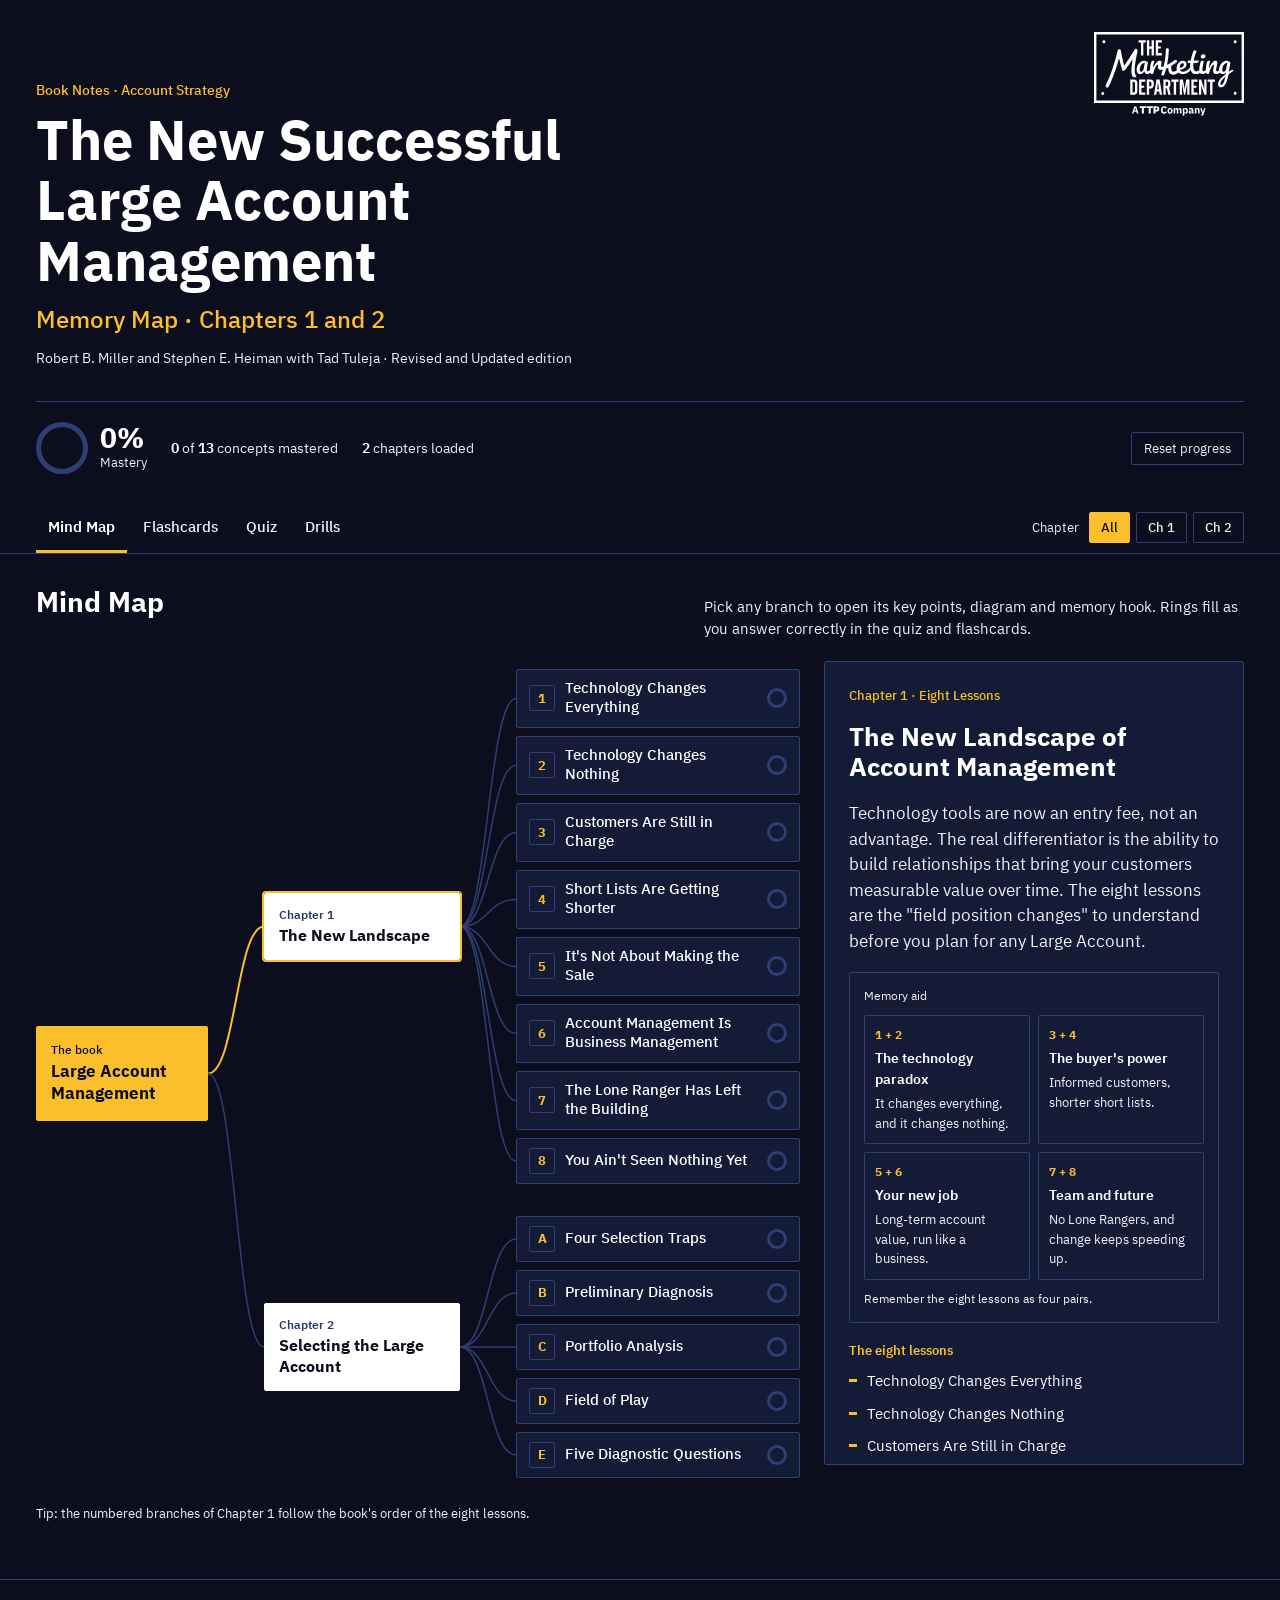
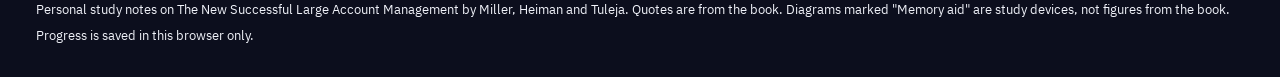
==== books/large-account-management/index.html @ a04233fa "Add Large Account Management memory map (chapters 1-2) Interactive study page for The New Successful" ====
<!doctype html>
<html lang="en" dir="ltr">
<meta charset="utf-8">
<meta name="viewport" content="width=device-width, initial-scale=1, viewport-fit=cover">
<title>Large Account Memory Map</title>
<meta name="claude:viewport-fit-sides" content="cover">
<meta name="robots" content="noindex, nofollow">
<link rel="preconnect" href="https://fonts.googleapis.com">
<link rel="preconnect" href="https://fonts.gstatic.com" crossorigin>
<link rel="stylesheet" href="https://fonts.googleapis.com/css2?family=IBM+Plex+Sans+Arabic:wght@300;400;500;600;700&display=swap">
<style>
/* Layout: TMD cover-style hero, then a sticky mode bar over a 70/30 dark/light study space.
   Map = root > chapters > concepts tree with a detail panel; practice modes use light cards. */
:root {
  color-scheme: dark;
  /* TMD palette (14 official colors only) */
  --tmd-dark: #0C0E1D;
  --tmd-white: #ffffff;
  --tmd-blue: #29366C;
  --tmd-gold: #fcbf2c;
  --tmd-blue-dark: #2f3e75;
  --tmd-gold-dark: #dd9c03;
  --tmd-red-dark: #92112d;
  --tmd-teal-dark: #33716b;
  --tmd-blue-light: #f0f2f9;
  --tmd-gold-light: #fff9eb;
  --tmd-red-light: #fdedf0;
  --tmd-teal-light: #f1f9f8;
  --tmd-surface: #141B36;
  --tmd-gray: #F2F2F2;

  --bg: var(--tmd-dark);
  --fg: var(--tmd-white);
  --fg-2: var(--tmd-blue-light);
  --panel: var(--tmd-surface);
  --line: var(--tmd-blue-dark);
  --accent: var(--tmd-gold);

  --font: "IBM Plex Sans Arabic", "IBM Plex Sans", system-ui, -apple-system, "Segoe UI", sans-serif;
  --r: 2px;
}
*, *::before, *::after { letter-spacing: normal !important; box-sizing: border-box; }
html { -webkit-text-size-adjust: 100%; }
body {
  margin: 0; background: var(--bg); color: var(--fg);
  font-family: var(--font); font-size: 16px; line-height: 1.5; font-weight: 400;
  -webkit-font-smoothing: antialiased;
}
body::before { content: ""; position: fixed; inset: 0 0 auto; height: env(safe-area-inset-top, 0px); z-index: 30; background: var(--bg); }
button { font: inherit; color: inherit; cursor: pointer; }
button:focus-visible, a:focus-visible { outline: 2px solid var(--accent); outline-offset: 2px; }
h1, h2, h3, h4, p { margin: 0; }
h1, h2, h3 { text-wrap: balance; }
.wrap {
  max-width: 1240px; margin: 0 auto;
  padding-left: max(16px, env(safe-area-inset-left, 0px));
  padding-right: max(16px, env(safe-area-inset-right, 0px));
}

/* ---------- Hero (cover composition: logo top-right, title lower-left) ---------- */
.hero { padding-block: 32px 28px; }
.hero-in { display: grid; grid-template-columns: minmax(0, 1fr) auto; gap: 24px 40px; align-items: start; }
.hero-logo { grid-column: 2; grid-row: 1; width: 150px; }
.hero-logo svg { display: block; width: 100%; height: auto; }
.hero-text { grid-column: 1; grid-row: 1 / span 2; align-self: end; display: grid; gap: 10px; padding-top: 48px; }
.crumb { font-size: 14px; font-weight: 500; color: var(--accent); }
.hero h1 { font-size: clamp(30px, 5.2vw, 56px); font-weight: 700; line-height: 1.08; max-width: 18ch; }
.hero .sub { font-size: clamp(18px, 2.4vw, 24px); font-weight: 500; color: var(--accent); }
.hero .meta { font-size: 14px; color: var(--fg-2); }
.progress {
  grid-column: 1 / -1; display: flex; flex-wrap: wrap; align-items: center; gap: 12px 24px;
  border-top: 1px solid var(--line); padding-top: 20px; margin-top: 8px;
}
.prog-ring { display: flex; align-items: center; gap: 12px; }
.prog-ring svg { width: 52px; height: 52px; }
.prog-num { font-size: 28px; font-weight: 700; line-height: 1; font-variant-numeric: tabular-nums; }
.prog-lbl { font-size: 13px; color: var(--fg-2); }
.prog-facts { display: flex; flex-wrap: wrap; gap: 8px 24px; font-size: 14px; color: var(--fg-2); }
.prog-facts b { color: var(--fg); font-weight: 600; font-variant-numeric: tabular-nums; }
.reset { margin-left: auto; display: flex; gap: 8px; align-items: center; font-size: 13px; }
.btn-ghost { background: none; border: 1px solid var(--line); border-radius: var(--r); padding: 6px 12px; font-size: 13px; color: var(--fg-2); }
.btn-ghost:hover { border-color: var(--accent); color: var(--fg); }

/* ---------- Mode bar ---------- */
.bar { position: sticky; top: env(safe-area-inset-top, 0px); z-index: 20; background: var(--bg); border-bottom: 1px solid var(--line); }
.bar-in { display: flex; flex-wrap: wrap; align-items: stretch; justify-content: space-between; gap: 0 16px; }
.tabs { display: flex; gap: 4px; overflow-x: auto; scrollbar-width: none; }
.tab {
  background: none; border: 0; border-bottom: 3px solid transparent; padding: 14px 12px 11px;
  font-size: 15px; font-weight: 500; color: var(--fg-2); white-space: nowrap;
}
.tab:hover { color: var(--fg); }
.tab[aria-selected="true"] { color: var(--fg); border-bottom-color: var(--accent); font-weight: 600; }
.chips { display: flex; align-items: center; gap: 6px; padding-block: 8px; }
.chips span { font-size: 13px; color: var(--fg-2); margin-right: 4px; }
.chip {
  border: 1px solid var(--line); background: none; border-radius: var(--r);
  padding: 5px 11px; font-size: 13px; font-weight: 500; color: var(--fg-2);
}
.chip[aria-pressed="true"] { background: var(--accent); border-color: var(--accent); color: var(--tmd-dark); }

main { padding-block: 28px 56px; }
.view[hidden] { display: none !important; }
.view-head { display: flex; flex-wrap: wrap; align-items: baseline; justify-content: space-between; gap: 8px 24px; margin-bottom: 20px; }
.view-head h2 { font-size: 28px; font-weight: 700; }
.view-head p { color: var(--fg-2); font-size: 15px; max-width: 60ch; }

/* ---------- Mind map ---------- */
.map-layout { display: grid; grid-template-columns: minmax(0, 1fr) minmax(320px, 420px); gap: 24px; align-items: start; }
.map-scroll { min-width: 0; }
.map { position: relative; display: flex; align-items: center; gap: 56px; padding-block: 8px; }
.map svg.links { position: absolute; inset: 0; width: 100%; height: 100%; pointer-events: none; overflow: visible; }
.links path { fill: none; stroke: var(--line); stroke-width: 1.5; }
.links path.on { stroke: var(--accent); stroke-width: 2; }
.groups { display: flex; flex-direction: column; gap: 32px; flex: 1; min-width: 0; }
.group { display: flex; align-items: center; gap: 56px; }
.leaves { display: flex; flex-direction: column; gap: 8px; flex: 1; min-width: 0; }
.node {
  position: relative; z-index: 1; display: flex; align-items: center; gap: 10px; text-align: left;
  border: 1px solid var(--line); background: var(--panel); border-radius: var(--r);
  padding: 9px 12px; min-height: 46px; width: 100%;
}
.node:hover { border-color: var(--fg-2); }
.node[aria-current="true"] { border-color: var(--accent); outline: 1px solid var(--accent); }
.node .t { flex: 1; min-width: 0; font-size: 15px; font-weight: 500; line-height: 1.3; }
.node .n { flex: none; width: 26px; height: 26px; display: grid; place-items: center; font-size: 13px; font-weight: 700; color: var(--accent); border: 1px solid var(--line); border-radius: var(--r); font-variant-numeric: tabular-nums; }
.node .ring { flex: none; width: 20px; height: 20px; }
.node.root { width: 172px; flex: none; background: var(--accent); border-color: var(--accent); color: var(--tmd-dark); display: grid; gap: 2px; padding: 14px; }
.node.root .t { font-size: 17px; font-weight: 700; }
.node.root small { font-size: 12px; font-weight: 500; }
.node.root[aria-current="true"] { outline-color: var(--fg); }
.node.chap { width: 196px; flex: none; background: var(--tmd-white); border-color: var(--tmd-white); color: var(--tmd-dark); display: grid; gap: 2px; padding: 12px 14px; }
.node.chap small { font-size: 12px; font-weight: 600; color: var(--tmd-blue); }
.node.chap .t { font-size: 16px; font-weight: 700; color: var(--tmd-dark); }
.node.chap[aria-current="true"] { outline: 2px solid var(--accent); }
.group.dim .node.chap { opacity: .35; }
.group.dim .leaves { opacity: .35; }
.map-hint { margin-top: 18px; font-size: 13px; color: var(--fg-2); }

/* Detail panel */
.panel { position: sticky; top: calc(env(safe-area-inset-top, 0px) + 72px); background: var(--panel); border: 1px solid var(--line); border-radius: var(--r); max-height: calc(100vh - 96px); overflow-y: auto; }
.panel-in { padding: 24px; display: grid; gap: 18px; }
.panel-close { display: none; }
.p-crumb { font-size: 13px; font-weight: 500; color: var(--accent); }
.p-title { font-size: 26px; font-weight: 700; line-height: 1.15; }
.p-hook { font-size: 17px; color: var(--fg-2); }
.p-sec { display: grid; gap: 10px; }
.p-sec h3 { font-size: 13px; font-weight: 600; color: var(--accent); }
.pts { list-style: none; margin: 0; padding: 0; display: grid; gap: 10px; }
.pts li { position: relative; padding-left: 18px; font-size: 15px; }
.pts li::before { content: ""; position: absolute; left: 0; top: .62em; width: 8px; height: 3px; background: var(--accent); }
.quote { border-left: 2px solid var(--accent); padding: 2px 0 2px 14px; display: grid; gap: 6px; }
.quote p { font-size: 16px; font-style: italic; }
.quote cite { font-size: 13px; font-style: normal; color: var(--fg-2); }
.remember { background: var(--tmd-gold-light); color: var(--tmd-dark); border-radius: var(--r); padding: 14px 16px; display: grid; gap: 4px; }
.remember b { font-size: 12px; font-weight: 600; color: var(--tmd-gold-dark); }
.remember p { font-size: 16px; font-weight: 600; }
.p-actions { display: flex; flex-wrap: wrap; gap: 8px; }
.btn {
  border: 1px solid var(--accent); background: var(--accent); color: var(--tmd-dark);
  border-radius: var(--r); padding: 10px 16px; font-size: 14px; font-weight: 600;
}
.btn:hover { background: var(--tmd-gold-dark); border-color: var(--tmd-gold-dark); }
.btn.alt { background: none; color: var(--fg); border-color: var(--line); }
.btn.alt:hover { border-color: var(--fg-2); background: none; }
.aid { font-size: 12px; color: var(--fg-2); }
.p-mastery { display: flex; align-items: center; gap: 10px; font-size: 13px; color: var(--fg-2); }
.p-mastery svg { width: 22px; height: 22px; }

/* Diagrams (dark context) */
.dg { border: 1px solid var(--line); border-radius: var(--r); padding: 14px; display: grid; gap: 10px; }
.dg svg { width: 100%; height: auto; display: block; }
.dg-cap { font-size: 12px; color: var(--fg-2); }
.dg-grid { display: grid; grid-template-columns: 1fr 1fr; gap: 8px; }
.dg-cell { border: 1px solid var(--line); border-radius: var(--r); padding: 10px; display: grid; gap: 4px; align-content: start; min-width: 0; }
.dg-cell b { font-size: 14px; font-weight: 600; }
.dg-cell span { font-size: 13px; color: var(--fg-2); }
.dg-cell .k { font-size: 12px; font-weight: 700; color: var(--accent); }
.dg-cell.hi { background: var(--accent); border-color: var(--accent); color: var(--tmd-dark); }
.dg-cell.hi span, .dg-cell.hi .k { color: var(--tmd-dark); }
.flow { display: grid; gap: 6px; }
.flow .st { display: flex; align-items: center; gap: 10px; border: 1px solid var(--line); border-radius: var(--r); padding: 8px 10px; font-size: 14px; }
.flow .st .k { width: 22px; height: 22px; flex: none; display: grid; place-items: center; font-size: 12px; font-weight: 700; color: var(--tmd-dark); background: var(--accent); border-radius: var(--r); }
.flow .st.end { background: var(--tmd-white); border-color: var(--tmd-white); color: var(--tmd-dark); font-weight: 600; }
.flow .ar { height: 10px; width: 2px; background: var(--line); margin-left: 20px; }
.stat { display: grid; gap: 2px; }
.stat b { font-size: 44px; font-weight: 700; line-height: 1; font-variant-numeric: tabular-nums; }
.stat span { font-size: 13px; color: var(--fg-2); }
.cmp { display: grid; grid-template-columns: 1fr 1fr; gap: 0; border: 1px solid var(--line); border-radius: var(--r); }
.cmp > div { padding: 10px; display: grid; gap: 6px; align-content: start; min-width: 0; }
.cmp > div + div { border-left: 1px solid var(--line); }
.cmp h4 { font-size: 13px; font-weight: 600; color: var(--accent); }
.cmp ul { margin: 0; padding-left: 16px; font-size: 13px; display: grid; gap: 4px; }

/* ---------- Light cards (30% light) ---------- */
.light { background: var(--tmd-white); color: var(--tmd-dark); border-radius: var(--r); }
.light .lab { font-size: 13px; font-weight: 600; color: var(--tmd-blue); }

/* Flashcards */
.fc-wrap { max-width: 760px; margin: 0 auto; display: grid; gap: 16px; }
.fc-meta { display: flex; justify-content: space-between; align-items: center; gap: 12px; font-size: 14px; color: var(--fg-2); }
.fc-meta b { color: var(--fg); font-variant-numeric: tabular-nums; }
.fc-bar { height: 4px; background: var(--line); }
.fc-bar i { display: block; height: 100%; background: var(--accent); width: 0; transition: width .3s; }
.card { perspective: 1400px; border: 0; background: none; padding: 0; width: 100%; text-align: left; }
.card-in { position: relative; display: grid; transition: transform .5s; transform-style: preserve-3d; min-height: 320px; }
.card.flip .card-in { transform: rotateY(180deg); }
.face { grid-area: 1 / 1; backface-visibility: hidden; -webkit-backface-visibility: hidden; padding: 28px; display: grid; gap: 14px; align-content: start; border-radius: var(--r); }
.face.front { background: var(--tmd-white); color: var(--tmd-dark); }
.face.back { background: var(--tmd-blue-light); color: var(--tmd-dark); transform: rotateY(180deg); }
.face .q { font-size: clamp(20px, 3vw, 26px); font-weight: 600; line-height: 1.3; }
.face .tap { margin-top: auto; font-size: 13px; color: var(--tmd-blue); }
.face h3 { font-size: 22px; font-weight: 700; color: var(--tmd-blue); }
.face .pts li { font-size: 15px; }
.face .pts li::before { background: var(--tmd-blue); }
.face .hook { font-size: 16px; font-weight: 500; }
.fc-actions { display: grid; grid-template-columns: auto 1fr 1fr; gap: 8px; }
.btn.again { background: none; border-color: var(--tmd-red-dark); color: var(--fg); }
.btn.again:hover { background: var(--tmd-red-dark); }
.btn.got { background: var(--tmd-teal-dark); border-color: var(--tmd-teal-dark); color: var(--tmd-white); }
.btn.got:hover { background: var(--tmd-teal-dark); border-color: var(--fg-2); }

/* Quiz */
.qz-wrap { max-width: 760px; margin: 0 auto; display: grid; gap: 16px; }
.qz-score { display: flex; flex-wrap: wrap; gap: 8px 24px; font-size: 14px; color: var(--fg-2); align-items: center; }
.qz-score b { color: var(--fg); font-variant-numeric: tabular-nums; }
.qz-score .streak b { color: var(--accent); }
.qz-card { padding: 28px; display: grid; gap: 18px; }
.qz-q { font-size: clamp(19px, 2.6vw, 23px); font-weight: 600; line-height: 1.35; }
.opts { display: grid; gap: 8px; }
.opt {
  text-align: left; background: var(--tmd-blue-light); color: var(--tmd-dark);
  border: 1px solid var(--tmd-blue-light); border-radius: var(--r); padding: 12px 14px; font-size: 15px;
  display: flex; gap: 12px; align-items: flex-start;
}
.opt:hover:not(:disabled) { border-color: var(--tmd-blue); }
.opt .k { flex: none; width: 24px; height: 24px; display: grid; place-items: center; font-size: 12px; font-weight: 700; border: 1px solid var(--tmd-blue); color: var(--tmd-blue); border-radius: var(--r); }
.opt:disabled { cursor: default; }
.opt.ok { background: var(--tmd-teal-light); border-color: var(--tmd-teal-dark); }
.opt.ok .k { background: var(--tmd-teal-dark); border-color: var(--tmd-teal-dark); color: var(--tmd-white); }
.opt.bad { background: var(--tmd-red-light); border-color: var(--tmd-red-dark); }
.opt.bad .k { background: var(--tmd-red-dark); border-color: var(--tmd-red-dark); color: var(--tmd-white); }
.why { border-top: 1px solid var(--tmd-blue-light); padding-top: 14px; display: grid; gap: 6px; font-size: 15px; }
.why b { font-size: 13px; font-weight: 600; }
.why b.ok { color: var(--tmd-teal-dark); }
.why b.bad { color: var(--tmd-red-dark); }
.qz-foot { display: flex; justify-content: space-between; gap: 8px; align-items: center; flex-wrap: wrap; }
.linkish { background: none; border: 0; padding: 0; color: var(--tmd-blue); font-size: 14px; font-weight: 600; text-decoration: underline; text-underline-offset: 3px; }
.btn.dark { background: var(--tmd-blue); border-color: var(--tmd-blue); color: var(--tmd-white); }
.btn.dark:hover { background: var(--tmd-dark); border-color: var(--tmd-dark); }
.result { padding: 28px; display: grid; gap: 18px; }
.result-top { display: flex; gap: 20px; align-items: center; flex-wrap: wrap; }
.result-top svg { width: 96px; height: 96px; }
.result-top .big { font-size: 44px; font-weight: 700; line-height: 1; color: var(--tmd-blue); font-variant-numeric: tabular-nums; }
.weak { display: grid; gap: 6px; }
.weak button { text-align: left; background: var(--tmd-blue-light); border: 1px solid var(--tmd-blue-light); border-radius: var(--r); padding: 10px 12px; color: var(--tmd-dark); font-size: 14px; display: flex; justify-content: space-between; gap: 12px; }
.weak button:hover { border-color: var(--tmd-blue); }

/* Drills */
.dr-tabs { display: flex; flex-wrap: wrap; gap: 8px; margin-bottom: 18px; }
.dr-tab { border: 1px solid var(--line); background: var(--panel); border-radius: var(--r); padding: 12px 14px; text-align: left; display: grid; gap: 2px; min-width: 0; flex: 1 1 200px; }
.dr-tab b { font-size: 15px; font-weight: 600; }
.dr-tab span { font-size: 13px; color: var(--fg-2); }
.dr-tab[aria-pressed="true"] { border-color: var(--accent); outline: 1px solid var(--accent); }
.drill { max-width: 860px; display: grid; gap: 16px; }
.drill-card { padding: 24px; display: grid; gap: 16px; }
.order-done { display: grid; gap: 6px; counter-reset: o; }
.order-done div { display: flex; gap: 10px; align-items: center; background: var(--tmd-teal-light); border: 1px solid var(--tmd-teal-dark); border-radius: var(--r); padding: 8px 12px; font-size: 15px; }
.order-done div .k { width: 24px; height: 24px; flex: none; display: grid; place-items: center; background: var(--tmd-teal-dark); color: var(--tmd-white); font-size: 12px; font-weight: 700; border-radius: var(--r); }
.order-done .slot { background: none; border: 1px dashed var(--tmd-blue); color: var(--tmd-blue); }
.order-done .slot .k { background: none; border: 1px solid var(--tmd-blue); color: var(--tmd-blue); }
.pool { display: flex; flex-wrap: wrap; gap: 8px; }
.pool button { background: var(--tmd-blue-light); border: 1px solid var(--tmd-blue-light); color: var(--tmd-dark); border-radius: var(--r); padding: 10px 12px; font-size: 14px; font-weight: 500; text-align: left; }
.pool button:hover { border-color: var(--tmd-blue); }
.pool button.shake { background: var(--tmd-red-light); border-color: var(--tmd-red-dark); animation: shake .35s; }
@keyframes shake { 0%,100% { transform: translateX(0); } 25% { transform: translateX(-5px); } 75% { transform: translateX(5px); } }
.drill-stat { display: flex; flex-wrap: wrap; gap: 8px 24px; font-size: 14px; color: var(--tmd-blue); font-weight: 500; }
.sort-item { font-size: clamp(19px, 2.6vw, 23px); font-weight: 600; line-height: 1.35; min-height: 2.7em; }
.bins { display: grid; grid-template-columns: repeat(3, minmax(0, 1fr)); gap: 8px; }
.bin { border: 1px solid var(--tmd-blue); background: var(--tmd-white); color: var(--tmd-blue); border-radius: var(--r); padding: 14px 10px; font-size: 14px; font-weight: 600; display: grid; gap: 4px; }
.bin small { font-size: 12px; font-weight: 400; color: var(--tmd-dark); }
.bin:hover:not(:disabled) { background: var(--tmd-blue-light); }
.bin.ok { background: var(--tmd-teal-light); border-color: var(--tmd-teal-dark); color: var(--tmd-teal-dark); }
.bin.bad { background: var(--tmd-red-light); border-color: var(--tmd-red-dark); color: var(--tmd-red-dark); }
.feedback { font-size: 15px; min-height: 1.5em; }
.quote-big { font-size: clamp(18px, 2.4vw, 21px); font-style: italic; line-height: 1.45; border-left: 3px solid var(--tmd-gold); padding-left: 14px; }
.lesson-pick { display: grid; grid-template-columns: repeat(2, minmax(0, 1fr)); gap: 8px; }
.lesson-pick .opt { font-size: 14px; }

footer { border-top: 1px solid var(--line); padding-block: 20px 32px; font-size: 13px; color: var(--fg-2); }
footer .wrap { display: grid; gap: 6px; }

/* ---------- Responsive ---------- */
@media (max-width: 1060px) {
  .map-layout { grid-template-columns: minmax(0, 1fr); }
  .panel {
    position: fixed; inset: 0; z-index: 40; max-height: none; border: 0; border-radius: 0;
    padding-top: env(safe-area-inset-top, 0px); padding-bottom: env(safe-area-inset-bottom, 0px);
    padding-left: env(safe-area-inset-left, 0px); padding-right: env(safe-area-inset-right, 0px);
  }
  .panel:not(.open) { display: none; }
  .panel-in { max-width: 720px; margin: 0 auto; padding-left: max(16px, env(safe-area-inset-left, 0px)); padding-right: max(16px, env(safe-area-inset-right, 0px)); padding-block: 16px 40px; }
  .panel-close { display: flex; justify-content: space-between; align-items: center; position: sticky; top: 0; background: var(--panel); padding-block: 10px; border-bottom: 1px solid var(--line); z-index: 1; }
  body.lock { overflow: hidden; }
}
@media (max-width: 760px) {
  .hero-logo { width: 104px; }
  .hero-text { padding-top: 24px; }
  .map { flex-direction: column; align-items: stretch; gap: 20px; }
  .map svg.links { display: none; }
  .node.root, .node.chap { width: 100%; }
  .groups { gap: 24px; }
  .group { flex-direction: column; align-items: stretch; gap: 10px; }
  .leaves { border-left: 2px solid var(--line); padding-left: 14px; margin-left: 12px; }
  .leaves .node::before { content: ""; position: absolute; left: -15px; top: 50%; width: 13px; height: 2px; background: var(--line); }
  .chips span { display: none; }
  .bar-in { gap: 0; }
  .reset { margin-left: 0; }
  .bins { grid-template-columns: 1fr; }
  .lesson-pick { grid-template-columns: 1fr; }
  .fc-actions { grid-template-columns: 1fr 1fr; }
  .fc-actions .btn.alt { grid-column: 1 / -1; }
  .face, .qz-card, .result, .drill-card { padding: 20px; }
  .dg-grid { grid-template-columns: 1fr; }
}
@media (max-width: 420px) {
  .hero-in { grid-template-columns: minmax(0, 1fr); }
  .hero-logo { grid-column: 1; grid-row: 1; width: 96px; }
  .hero-text { grid-column: 1; grid-row: 2; padding-top: 8px; }
  .cmp { grid-template-columns: 1fr; }
  .cmp > div + div { border-left: 0; border-top: 1px solid var(--line); }
}
@media (prefers-reduced-motion: reduce) {
  *, *::before, *::after { transition: none !important; animation: none !important; }
}
</style>

<header class="hero">
  <div class="wrap hero-in">
    <div class="hero-logo" role="img" aria-label="TMD, The Marketing Department"><svg aria-hidden="true" focusable="false" fill="#ffffff" xmlns="http://www.w3.org/2000/svg" viewBox="0 0 1830.3 1070.4"><path d="M491.5,908.1l-28.8,87.2h19.2l6.2-20.8h29.1l6.2,20.8h20l-28.4-87.2h-23.5ZM492.6,958.4l9.6-33.1h.6l9.8,33.1h-20ZM873.4,966.8l15.5,9c-3.2,6.7-7.5,11.8-12.8,15.4-5.3,3.6-12,5.4-20.1,5.4v.2c-5.9,0-11.2-.9-16-2.8s-8.8-4.7-12.1-8.4-5.9-8.3-7.8-13.9c-1.8-5.5-2.8-12-2.8-19.4s.9-13.9,2.8-19.6c1.8-5.7,4.4-10.5,7.8-14.4,3.3-3.9,7.4-6.8,12.1-8.8s10.1-3,16-3,14.8,1.6,20,4.9c5.2,3.3,9.5,8.5,12.6,15.6l-16.4,8.5c-1.2-3.7-3-6.6-5.4-8.8-2.5-2.2-6.1-3.3-10.8-3.3s-10.1,1.8-13.4,5.4-5.1,8.9-5.1,15.8v14c0,6.9,1.7,12.2,5.1,15.8s7.9,5.4,13.4,5.4,8.4-1.3,11.2-3.8,4.9-5.6,6.2-9.2ZM950.3,937.4c-2.6-2.9-5.8-5.2-9.6-6.8-3.8-1.6-8.1-2.4-12.9-2.4s-9.1.8-12.9,2.4-7,3.8-9.6,6.8c-2.7,2.9-4.7,6.6-6.1,10.8-1.4,4.2-2.1,9-2.1,14.2s.7,10,2.1,14.2c1.5,4.3,3.5,7.9,6.1,10.9s5.8,5.3,9.6,6.9c3.8,1.6,8.1,2.4,12.9,2.4s9.1-.8,12.9-2.4c3.8-1.6,6.9-3.9,9.6-6.9s4.7-6.7,6.1-10.9c1.4-4.2,2.1-9,2.1-14.2s-.7-10-2.1-14.2c-1.5-4.2-3.5-7.8-6.1-10.8ZM939.3,969.2c0,4.1-1,7.3-3,9.6s-4.8,3.4-8.5,3.4-6.5-1.2-8.5-3.4-3-5.4-3-9.6v-13.4c0-4.1,1-7.3,3-9.6s4.8-3.4,8.5-3.4,6.5,1.2,8.5,3.4,3,5.4,3,9.6v13.4ZM1061.9,935c3.4,4.6,5.1,10.9,5.1,19.2v41.1h-18.5v-39.6c0-8.3-3-12.5-9-12.5s-5.2.8-7.5,2.4c-2.2,1.6-3.4,4-3.4,7.2v42.5h-18.5v-39.6c0-8.3-3-12.5-9-12.5s-2.6.2-3.9.6c-1.3.4-2.5,1-3.5,1.8s-1.9,1.9-2.5,3.1c-.6,1.2-.9,2.6-.9,4.2v42.5h-18.5l-.2-.1v-65.6h18.5v11.1h.8c1.2-3.5,3.2-6.5,6-8.9,2.8-2.5,6.7-3.7,11.6-3.7s8.3,1.1,11.5,3.4c3.2,2.2,5.5,5.5,6.9,9.9h.4c.6-1.8,1.5-3.6,2.7-5.2,1.2-1.6,2.7-3,4.4-4.2,1.8-1.2,3.7-2.1,5.9-2.8,2.2-.7,4.5-1.1,7-1.1,6.3,0,11.2,2.2,14.6,6.8ZM1120.1,928.2c-4.2,0-8,1.2-11.3,3.5s-5.4,5.3-6.3,9h-.6v-11h-18.5v.2s0,90.6,0,90.6h18.5v-36h.6c.5,1.7,1.3,3.4,2.4,4.9,1,1.5,2.4,2.9,3.9,4,1.6,1.1,3.3,2,5.2,2.6,1.9.6-2.3.9,6.1.9s14.6-2.9,18.9-8.8,6.4-14.4,6.4-25.6-2.2-19.7-6.4-25.5c-4.3-5.9-10.6-8.8-18.9-8.8ZM1126.1,968.2c0,4.1-1.1,7.4-3.4,9.9-2.3,2.5-5.2,3.7-8.7,3.7v.2c-3.5,0-6.4-.9-8.7-2.6-2.3-1.7-3.4-4.1-3.4-7.1v-19.4c0-3,1.1-5.4,3.4-7.1,2.3-1.7,5.2-2.6,8.7-2.6s6.4,1.2,8.7,3.7c2.3,2.4,3.4,5.7,3.4,9.9v11.4ZM1212.1,952.4c0-7.9-2.3-13.8-7-17.9s-14.1-6.1-21-6.1-12.4,1.1-16.4,3.3c-4.1,2.2-7.4,5.3-10.1,9.2l11,9.8c1.4-2,3.2-3.8,5.4-5.4,2.2-1.6,4.9-2.4,8.8-2.4s6.7.9,8.4,2.8c1.7,1.9,2.5,4.4,2.5,7.6v4.1h-10.4c-8.7,0-15.6,1.6-20.6,5-5.1,3.4-7.6,9.7-7.6,15.4s1.7,10.3,5.2,13.8,10.1,5.2,15.1,5.2,9.2-1.1,12.6-3.3,5.6-5.5,6.6-9.7h.8c.6,3.5,2,6.3,4.2,8.4,2.2,2.1,5,3.1,8.3,3.1l.1.3h10.2v-14.4h-6.1v-28.8ZM1193.5,975.4c0,3-1.1,5.2-3.3,6.5-2.2,1.3-4.8,2-7.9,2h-.1c-2.8,0-5-.6-6.4-1.7s-2.2-2.9-2.2-5.3v-1.9c0-4.9,3.7-7.3,10.9-7.3h9v7.7ZM1283.3,934.9c3.5,4.5,5.2,10.9,5.2,19.2v41.1h-18.5v-39.6c0-4.2-.7-7.4-2-9.4s-3.7-3.1-7.1-3.1-3,.2-4.4.6c-1.4.4-2.7,1-3.8,1.8-1.1.8-2,1.9-2.7,3.1-.7,1.2-1,2.6-1,4.2v42.5h-18.5v-65.6h18.5v11.1h.8c1.2-3.4,3.2-6.4,6.1-8.9s7-3.8,12.1-3.8,11.9,2.2,15.3,6.8ZM1344.1,929.7h17.2l-25.2,75.8c-1.7,5.1-4,8.8-7.1,11.2-3,2.4-7.4,3.6-13.1,3.6h-11.5v-14.4h12.4l2.2-7.2-23-69h18.4l9.6,30.6,4.8,19h.8l4.9-19,9.6-30.6ZM761,906.5h0s-31.2,0-31.2,0c-2.3,0-4.1,1.8-4.1,4.1v80.6c0,2.3,1.8,4.1,4.1,4.1h16.9c2.3,0,4.1-1.8,4.1-4.1v-19.9h10.2c23.7-.2,35.6-14.3,35.6-32.5s-11.8-32.3-35.6-32.3ZM761.7,950.4c-6.9,0-12.5-5.6-12.5-12.5s5.6-12.5,12.5-12.5,12.5,5.6,12.5,12.5-5.6,12.5-12.5,12.5ZM634.9,910.6v12.5c0,2.3-1.8,4.1-4.1,4.1h-21.9v64c0,2.3-1.8,4.1-4.1,4.1h-16.8c-2.3,0-4.1-1.8-4.1-4.1v-64h-21.8c-2.3,0-4.1-1.8-4.1-4.1v-12.5c0-2.3,1.8-4.1,4.1-4.1h68.7c2.3,0,4.1,1.8,4.1,4.1ZM718,910.6v12.5c0,2.3-1.8,4.1-4.1,4.1h-21.9v64c0,2.3-1.8,4.1-4.1,4.1h-16.8c-2.3,0-4.1-1.8-4.1-4.1v-64h-21.8c-2.3,0-4.1-1.8-4.1-4.1v-12.5c0-2.3,1.8-4.1,4.1-4.1h68.7c2.3,0,4.1,1.8,4.1,4.1ZM0,0v866h1830.3V0H0ZM1801.1,836.9H29.2V29.2h1771.9v807.7ZM573.4,127.5h-29.5v-26.6h87.6v26.6h-29.6v157.9h-28.5V127.5ZM674,285.4h-28.2V100.9h28.2v75.3h28.5v-75.3h28.5v184.5h-28.5v-82.5h-28.5v82.5ZM828.1,285.4h-74.3V100.9h74.3v26.7h-45.8v48.3h33v26.7h-33v55.1h45.8v27.7ZM483.1,579h-40.8v186.2h42.1c15.7,0,27.2-4.1,34.4-12.4,7.2-8.2,10.8-21.4,10.8-39.5v-83.2c0-17.4-3.8-30.3-11.4-38.6-7.6-8.3-19.3-12.5-35.1-12.5ZM500.2,718.1h0c0,6.7-1.2,11.6-3.7,14.8s-6.2,4.8-11.3,4.8h-14.5v-131.3h6.6c7.9,0,13.7,1.8,17.4,5.3,3.7,3.5,5.5,9.2,5.5,16.8v89.6ZM550.4,579h74.9v26.9h-46.2v48.8h33.3v26.9h-33.3v55.6h46.2v27.9h-74.9v-186.1ZM686,579h0s-42.1,0-42.1,0v186.2h28.7v-75.7h19.7c11.9,0,21.3-5,28.2-15.1s10.3-23.9,10.3-41.5-3.5-32.6-10.6-41.1-18.5-12.8-34.2-12.8ZM697.9,656.7h-.1c-2.5,4.1-7.2,6.1-13.8,6.1h-11.3v-56.9h10.3c7.1,0,12,1.9,14.7,5.8,2.7,3.9,4,11.1,4,21.6s-1.3,19.3-3.8,23.4ZM762.9,579h-.1l-30.6,186.2h28.2l6.2-40.3h29l5.8,40.3h29.5l-30.5-186.2h-37.5ZM770.1,698.4l10.3-77.8h1.8l9.8,77.8h-21.9ZM929.3,661.1h-.1c2.8-7.2,4.2-16.7,4.2-28.3,0-18.9-3.5-32.6-10.5-41.1s-18.5-12.8-34.2-12.8h-42.1v186.2h28.7v-78.3h13.6l17.8,78.3h29.8l-21.1-86.5c6.4-4.5,11.1-10.3,13.9-17.5ZM900.4,654c-2.6,4-7.2,6-13.8,6h-11.3v-54.1h10.3c7,0,11.9,1.9,14.6,5.6,2.7,3.7,4,10.5,4,20.3s-1.3,18.2-3.9,22.2h.1ZM943.6,579h88.3v26.9h-29.9v159.2h-28.7v-159.2h-29.7v-26.9ZM1126.2,579h38.8v186.2h-26.9v-117.6c0-3.3.2-7.8.6-13.5.4-5.6.9-11.9,1.6-18.9-.5,2.5-1,5.9-1.7,10.3-1.4,8.3-2.3,13.7-2.8,16.1l-23.4,123.6h-14.3l-22.4-123.8c-.9-4.9-1.8-10.4-2.8-16.3-.9-5.9-1.5-9.2-1.7-9.9.6,6.3,1.1,12.3,1.4,17.8s.5,10.4.5,14.6v117.6h-26.7v-186.2h38.2l18.7,103.1c.7,4.1,1.3,8.5,1.7,13.2s.6,9.6.6,14.7c0-4.3.2-8.8.7-13.3s1.1-9.3,2-14.4v.1s17.9-103.4,17.9-103.4ZM1187.9,579h74.9v26.9h-46.2v48.8h33.3v26.9h-33.3v55.6h46.2v27.9h-74.9v-186.1ZM1346.1,579h26.9v186.2h-26.9l-35-102.9c-.2-.4-.5-1.1-.7-1.9-2.4-7.1-4.2-13.1-5.4-18.3,1.1,6.5,1.8,12,2.4,16.3.5,4.4.8,7.5.8,9.5v97.3h-26.7v-186.2h25.8l36.4,111.2c.7,2.1,1.5,5,2.5,8.5s2,7.3,3,11.3c-.9-5.4-1.7-10.4-2.3-15s-.9-8-.9-10.1l.1.1v-106ZM1387.1,579h88.4v26.9h-29.9v159.2h-28.7v-159.2h-29.8v-26.9ZM103,119.2c0-10.1,8.2-18.3,18.3-18.3s18.3,8.2,18.3,18.3-8.2,18.3-18.3,18.3-18.3-8.2-18.3-18.3ZM1705,119.2c0-10.1,8.2-18.3,18.3-18.3s18.3,8.2,18.3,18.3-8.2,18.3-18.3,18.3-18.3-8.2-18.3-18.3ZM88.6,749.4c0-10.1,8.2-18.3,18.3-18.3s18.3,8.2,18.3,18.3-8.2,18.3-18.3,18.3-18.3-8.2-18.3-18.3ZM1705,746.8c0-10.1,8.2-18.3,18.3-18.3s18.3,8.2,18.3,18.3-8.2,18.3-18.3,18.3-18.3-8.2-18.3-18.3ZM1308.6,316c-4.4-4.1-6.6-9.8-6.6-17.3s2.9-13.6,8.8-18.6c6-5.2,14.4-7.7,22.5-7.7s14.7,1.9,19.6,5.8c4.8,3.8,7.1,7.2,7.1,15.9s-2.7,15.4-8.3,20.5c-5.69,5.09-13.08,7.59-22.66,7.6-9.17,0-16.05-2.11-20.44-6.2ZM532.5,498.8c8.3,10.1,19.1,15,33.1,15s32.4-9.4,44.3-28.6l3.3-5.3,2.1,5.8c3.1,8.7,7.8,15.7,13.9,20.7,6.1,5,12.5,7.4,19.7,7.4s19.6-4,30-11.9c1.2-.9,2.4-1.9,3.6-2.9l4.6-3.8,1.4,4.1.6,2.1c3.2,8.3,8.6,12.4,16.3,12.4s11.2-1.7,14-4.9c3.1-3.5,5.9-10.7,8.5-21.4,3.6-14.6,8.3-28.7,14.1-42,5.8-13.2,11.7-24.1,17.7-32.2,6.6-9,11.8-13.2,16.5-13.2s6.9.6,6.9,8.7-.2,5-.8,10.2c-2.1,10.7-1.2,24.1,6.2,32.8,4.1,4.8,10,7.7,16.2,9,8.8,1.9,18.5,1.4,27.2-.9l7.2-1-1.4,4.5c-5.4,17.8-10.2,32.5-15.2,46.3-1.9,5.3-1.5,10.1,1.3,14,3.2,4.6,9.3,7.5,15.8,7.5s15-4.6,17.7-12.3c8.3-23.1,15.9-47.3,22.6-71.7l.4-1.4,1.3-.6c7-3,14-6.2,21-9.5l4.3-2v4.8c-.4,26,4.4,59.9,28.9,74.3,10.2,6,20.3,9,30.8,9,21.7,0,41.9-12.7,61.5-25l1.9-1.2,1.7,1.4c13,11.2,30.9,16.9,53.2,16.9s34.6-4.4,50.2-13.2c15.7-8.8,28-18.6,36.5-29,1.2-1.4,2.2-3.1,3.3-5.5l3.2-7.2,2.4,7.5c10,31.9,30.7,47.4,63.2,47.4s28.6-3.9,40.2-11.7c2.3-1.5,4.6-3.2,6.8-4.9l3-1.3,1.7,2.8c6.5,10.1,16.7,15.1,31.3,15.1s24.8-5.4,38.1-16.1l3.3-2.7,1.4,4,.7,2.3c3.2,8.3,8.6,12.4,16.3,12.4s11.1-1.6,14-4.9c3.1-3.5,6-10.8,8.5-21.4,3.6-14.6,8.4-28.7,14.3-42,5.9-13.2,11.7-24,17.4-32.1,6.4-9.2,11.2-13.2,15.5-13.2s6.9.6,6.9,8.7-1.5,16.4-4.7,31.7c-3.3,16.9-4.9,28.7-4.9,35.2,0,12.5,2.9,22.2,8.6,28.6,5.6,6.3,14.1,9.5,25.3,9.5s27.3-3.9,38.5-11.6c2.8-1.9,5.5-4,8.2-6.1l2.4-2,1.8,2.5c.3.4.6.8.8,1.2.2.3.4.7.7,1,8.3,10.1,19.1,15,33.1,15s13.6-1.7,19.7-4.9c6.1-3.2,12.3-6.7,16-12.6l2.6,1-2.3,15.1-.9.7c-36.3,28-61.3,51.9-74.4,71-12.9,18.8-19.5,36.6-19.5,52.8s3.5,20.4,10.6,27.3c7.1,7,16.1,10.4,27.6,10.4,24.3,0,44.1-17.4,58.9-51.6,11.8-27.2,21.8-62.9,29.9-106l.2-1.2.9-.7c17.5-12.9,35.3-24.9,53.1-35.7,6.1-3.7,5.3-9.4,4.7-11.7l-.7.2c-1.2-4.3-5-8.6-10-8.6s-3.6.6-5.4,1.6c-9.8,6-20.2,12.7-32.5,21.1l-5.5,3,1-6.7c.9-6.7,3.2-20.4,6.8-41.1,4.8-29.6,7.9-49.4,8.9-57.1.2-1.6.3-3.7.3-6.4s-.4-6.6-2.5-8.1c-1.4-1-4.4-2.1-10.9-2.1h-3.2c-.3-.6-.7-1.3-1.2-1.9-3.5-4.3-8.9-6.8-14-8.7-2.6-1-5.1-1.4-7.5-1.6-1.2-.2-2.8-.4-4.8-.4-15.7,0-30.8,5-44.9,15-14.2,10-25.7,23.5-34.3,40-8.6,16.5-12.9,34.3-12.9,52.8,0,4.99,0,7.51.02,8.57l-.12.43s-2.9,2.8-3.7,3.5c-7.2,6.4-13.4,9.5-18.9,9.5s-13.3-2.2-13.3-17.3,2.2-20.6,6.8-41.7c5.2-24,7.8-40.7,7.8-49.8,0-13.8-6.4-20.2-20.2-20.2s-15.5,2.6-24.4,7.8c-9.1,5.3-18.4,14.3-27.9,26.7-5.3,6.9-9.8,14.4-13.8,22.1-2.3,4.4-4.4,8.8-6.4,13.3-1.1,2.4-2.1,4.8-3.1,7.2-.5,1.2-1,2.5-1.5,3.7-.4,1-.7,2.1-1.3,3-.2.2-.4.5-.6.7-.8.8-2.2,1.2-3.2.7-.9-.4-1.4-1.3-1.7-2.3-.2-1.2,0-2.4.2-3.5.1-1.3.3-2.6.4-3.9.3-2.5.6-4.9.9-7.3.6-4.2,1.2-8.4,2-12.5,1.4-7.2,3.4-15.6,5.8-25.2,4.3-16.2,5.3-22.5,5.3-25s-.5-3.7-1.4-4.3c-.8-.5-3-1.3-8.4-1.3-8.2,0-14.6,1.5-18.9,4.3s-7.4,7.4-9.3,13.6c-8.7,27.4-13.1,56.8-13.1,87.4v5.2c.1,0-.7.9-.7.9-2.9,3-5.6,5.8-7.9,7.9-7.1,6.5-13,9.7-18.1,9.7s-9.9-2.6-12.3-7.4c-2-4-3-9.5-3.1-17.3.1-1.4.3-2.9.2-4.6v-.9c-.1,0,0-.3,0-.3.8-10.3,3.6-26.6,8.4-48.6,4.4-21.4,6.7-35.1,6.7-40.8s0-9.2-15.2-9.2-12.3,1.2-15.3,3.6c-3.1,2.5-5.6,7.2-7.6,14.2-4.2,14.4-7.8,30-10.5,46.6-2.7,16.6-4.1,30.3-4.1,40.8s.1,3.7.2,5.5l.2,2.1-.3,1.8-1.1,1c-1.4,1.2-2.8,2.4-4.1,3.5-8.4,6.6-18.2,9.9-29,9.9s-23.9-5.5-30.3-16.5c-2.4-4.2-4.4-9.8-6-16.8-2.9-21.4-3.6-43.2-2.2-64.9l.2-2.8h27.1c37.4,0,37.4-16.3,37.4-21.7s-1-6.6-1.6-7.2c-1.1-1.1-3.2-1.6-6.1-1.6h-53.2l.6-3.5c5.5-31.8,15.5-65.1,30.5-102,2.1-5.1,1.8-9.8-.7-13.6-3-4.5-9.2-7.4-15.9-7.4s-15.3,4.5-18.4,12.1c-16,39.3-26.4,75.8-31.8,111.8l-.4,2.5h-24.7c-5.6,0-13.1,1.8-13.1,17s1,8.4,2.9,10.5c1.3,1.4,4.5,3,12.3,3h17.1l-.2,3.2c-.7,10.7-1.1,21.3-1.1,31.6s.3,14,.9,21.1l.2,2.1c-3.2-.7-6.3.3-8.8,2.4-.9.6-1.8,1.4-2.7,2.4-10.2,12.4-22.5,22.5-36.4,30.2-14.1,7.7-26.9,11.6-38.1,11.6-17.8,0-30.1-6-36.6-18l-1.8-3.4,3.8-.9c27.4-6.7,47.1-15.9,58.5-27.3,11.2-11.2,16.8-24.7,16.8-40.2s-3.9-23.7-11.6-31.3c-7.8-7.7-18-11.5-31.1-11.5s-28.3,4-40,12c-11.8,8-21.1,19-27.8,32.6-6.7,13.7-10.1,28.7-10.1,44.6s.8,15.4,2.5,22.3l.5,2-1.7,1.2c-12.8,9-24.9,17.5-43.6,17.5-6.2,0-11.3-2.4-15.2-7-11.8-13.8-9.4-44.8-6.9-62.1l.2-1.4,1.2-.7c21.5-12.8,42.7-27.3,63-43.1,5.5-4.3,7.4-9.8,5.4-15.6-2.6-7.6-11.2-13.6-19.6-13.6s-8.2,1.4-11.8,4.2c-19.4,15.1-40.5,29.2-63.2,41.9-1.2.4-2.2,1-3.5,1.9l-2.9,1.6c-3.1,1.8-6.3,3.5-9.5,5.2l-12.8,6.8,1.3-6.3c12.7-59.1,19.9-119.4,21.4-179.3.1-4.9-1.3-9-4.3-12.1-3.2-3.3-8-5.1-13.2-5.1-8.7,0-18.2,5.4-18.5,17.4-1.7,67.6-11.1,135.8-27.8,202.6l-.4,1.6-1.6.5c-7.7,2.5-15.3,4-22.4,4.5h-1.2l-.9-.6c-3.2-2.6-4.8-7-4.8-13s1-8.7,2.9-18.4c2.1-11.7,3.2-19.1,3.2-22,0-13.8-6.4-20.2-20.2-20.2s-15.5,2.6-24.4,7.8c-9,5.3-18.4,14.2-27.9,26.7-3.4,4.5-6.5,9.3-9.4,14.2-2.4,3.4-4.7,7-6.9,10.6-2.3,3.8-4.5,7.6-6.8,11.4-1.2,1.9-5.9,10.9-8.5,11.2,0-1,.1-2,.2-3,.2-1.8.4-3.6.6-5.4.4-3.4.8-6.9,1.4-10.3.4-2.5.8-5,1.3-7.5,1.4-7.2,3.3-15.6,5.8-25.2,4.3-16.2,5.3-22.5,5.3-25s-.5-3.7-1.5-4.3c-.8-.5-3-1.3-8.4-1.3-8.2,0-14.5,1.5-18.9,4.3-4.3,2.9-7.4,7.3-9.3,13.6-8.7,27.4-13.1,56.8-13.1,87.4v5.1c.1,0-.7.9-.7.9-3,3.2-5.8,6-8.2,8.2-7.1,6.4-13.1,9.5-18.4,9.5s-6.9-1.5-9.3-4.3c-2.2-2.7-3.4-6.2-3.4-10.5,0-10.9,2.8-30.3,8.3-57.7,3.5-18.6,5.3-30.4,5.3-35.2s-1.6-9.5-14.5-9.5h-.7c-.3-.6-.7-1.2-1.2-1.8-3.5-4.3-8.9-6.8-14-8.7-3.7-1.4-7.1-1.7-10.5-1.6-1.1-.2-2.5-.3-4.4-.3-15.7,0-30.8,5-44.9,15-14.2,10-25.7,23.5-34.3,40-8.5,16.5-12.9,34.3-12.9,52.8s4.2,30.1,12.5,40.3ZM1600.2,554.2c-6.9,31.3-14.3,54.5-21.9,69-8.1,15.5-15.6,23-22.8,23s-8.8-2.9-10.3-5.4c-1.8-3.1-2.7-7-2.7-11.5,0-10.1,4.2-21.8,12.6-34.8,8.2-12.8,21.8-27.3,40.2-43.2l6.8-5.8-1.9,8.7h0ZM1573,420.2c5.2-12.3,12.2-22.3,20.8-29.9,8.8-7.7,18.6-11.8,29-12h3.7l-12.1,64.6h.1c-2.2,12.8-6,22.9-11.3,29.9-5.6,7.4-11.7,11.2-18.1,11.2s-11.1-2.2-14.6-6.4c-3.4-4.1-5.2-10.3-5.2-18.4,0-13.7,2.6-26.8,7.7-39ZM1527,463.6l.2,2.1-.41,1.44c.05-1.49.12-4.27.21-3.54ZM1055.3,397.6h0c6.6-11.2,15-16.8,24.9-16.8s9.3,1.7,12.4,5.1c3,3.3,4.5,7.6,4.5,12.9,0,9.7-4.4,18.3-13.2,25.5-.8.7-1.7,1.4-2.6,2-10.7,6.3-23.1,8.5-35.4,6.6.4-13.6,3.6-25.5,9.4-35.3ZM566,420.2c5.2-12.3,12.2-22.3,21-29.9,9-7.7,18.9-11.7,29.6-12h3.7l-14,69.3h.1c-2.2,10.6-5.9,19.3-10.9,25.9-5.3,6.9-11.2,10.5-17.4,10.5s-11.1-2.2-14.6-6.4c-3.5-4.1-5.2-10.1-5.2-18.4,0-13.7,2.6-26.8,7.7-39ZM144,667.8c-3.6-5.9-3.8-12.7-.6-19.1,57.8-115.1,104.3-250.3,146.3-425.4,2.3-9.5,12.5-13.7,19.5-13.7s16,3.6,17.8,13.6c10,54.8,22.5,119.4,40.3,182.8l1.7,6,3.6-5.1c41.5-58.1,79.5-120,116.2-179.8l7.2-11.8c3.7-6.2,9.9-9.6,15.6-9.6s11.5,2.8,15.4,7.5c4,4.7,5.6,10.9,4.4,17.2-3.3,18.4-7.2,37.1-11,55.2-7.9,38.1-16.1,77.5-19.9,117v1.6c-7.1,76-2.2,117.5,15.1,127,1.2.7,2.7,2,1.9,5.3-1.7,6.8-12.7,17-25.7,17s-23.2-10.3-29.7-29.6c-11.1-33.4-1-124.9,5.9-168.7.5-3.1,1-6.2,1.6-9.2.2-.7.3-1.4.4-2.1.2-1,.6-2,.5-3.1-.2-1.9-2.2-2.6-3.9-2.4-.5,0-1.1.2-1.5.5-.7.6-1.1,1.5-1.6,2.3-.6,1-1.1,2.1-1.7,3.1-1.3,2.1-2.6,4.1-4,6.2h.2c-2.2,3.4-4.5,6.8-6.7,10.2-4.3,6.5-8.6,13-12.9,19.5-4.1,6.2-8.3,12.4-12.5,18.5-4,5.9-8,11.7-12.1,17.5-4,5.6-7.9,11.2-11.9,16.7-3.9,5.3-7.8,10.6-11.7,15.9-3.8,5.1-7.6,10.2-11.5,15.2-4.5,5.8-9.6,9.3-18,9.3s-15-5.2-17.8-13.8c-.3-1.1-.7-2.3-1.1-3.5-2-6.5-4-13.1-6-19.6-2-6.7-4-13.5-5.9-20.3-1.9-7.1-3.8-14.1-5.7-21.2-2-7.3-3.8-14.7-5.6-22.1-1.9-7.7-3.7-15.4-5.5-23.1-.9-3.9-1.8-7.9-2.7-11.9-.4-2.1-.9-4.1-1.3-6.1-.3-1.6-.5-3.3-2-4.2-1.1-.6-2.5-.5-3.4.2-1.1.9-1.2,2.4-1.6,3.7-.5,1.5-.9,3.1-1.3,4.6-.9,3.1-1.7,6.2-2.6,9.3-2.2,7.7-4.4,15.4-6.6,23.1-2.2,7.6-4.4,15.1-6.7,22.7-2.3,7.4-4.6,14.9-6.9,22.3-2.3,7.3-4.6,14.6-7,21.9-2.3,7.2-4.7,14.4-7.1,21.5-2.3,7.1-4.7,14.1-7.2,21.1-2.4,6.9-4.8,13.8-7.3,20.7-2.5,6.8-5,13.5-7.5,20.3-2.5,6.7-5,13.4-7.6,20-2.6,6.6-5.2,13.1-7.8,19.6-2.6,6.4-5.2,12.8-7.9,19.2-2.7,6.3-5.4,12.6-8.1,18.9-2.7,6.2-5.4,12.3-8.2,18.5-2.8,6.1-5.6,12.2-8.4,18.2-2.8,6-5.6,11.9-8.5,17.9-2.8,5.8-5.7,11.7-8.6,17.5-4.1,8-7.6,9.7-14.6,9.7s-14.3-4.3-18.2-10.6Z"></path></svg></div>
    <div class="hero-text">
      <p class="crumb">Book Notes · Account Strategy</p>
      <h1>The New Successful Large Account Management</h1>
      <p class="sub">Memory Map · Chapters 1 and 2</p>
      <p class="meta">Robert B. Miller and Stephen E. Heiman with Tad Tuleja · Revised and Updated edition</p>
    </div>
    <div class="progress">
      <div class="prog-ring" id="progRing"></div>
      <div class="prog-facts" id="progFacts"></div>
      <div class="reset" id="resetBox"><button class="btn-ghost" id="resetBtn" type="button">Reset progress</button></div>
    </div>
  </div>
</header>

<nav class="bar" aria-label="Study modes">
  <div class="wrap bar-in">
    <div class="tabs" role="tablist">
      <button class="tab" role="tab" id="tab-map" data-view="map" type="button">Mind Map</button>
      <button class="tab" role="tab" id="tab-cards" data-view="cards" type="button">Flashcards</button>
      <button class="tab" role="tab" id="tab-quiz" data-view="quiz" type="button">Quiz</button>
      <button class="tab" role="tab" id="tab-drills" data-view="drills" type="button">Drills</button>
    </div>
    <div class="chips" role="group" aria-label="Chapter filter">
      <span>Chapter</span>
      <button class="chip" type="button" data-ch="all" id="chip-all">All</button>
      <button class="chip" type="button" data-ch="c1" id="chip-c1">Ch 1</button>
      <button class="chip" type="button" data-ch="c2" id="chip-c2">Ch 2</button>
    </div>
  </div>
</nav>

<main class="wrap">
  <section class="view" id="view-map" aria-labelledby="tab-map">
    <div class="view-head">
      <h2>Mind Map</h2>
      <p>Pick any branch to open its key points, diagram and memory hook. Rings fill as you answer correctly in the quiz and flashcards.</p>
    </div>
    <div class="map-layout">
      <div class="map-scroll"><div class="map" id="map"></div><p class="map-hint">Tip: the numbered branches of Chapter 1 follow the book's order of the eight lessons.</p></div>
      <aside class="panel" id="panel" aria-live="polite"></aside>
    </div>
  </section>

  <section class="view" id="view-cards" aria-labelledby="tab-cards" hidden>
    <div class="view-head">
      <h2>Flashcards</h2>
      <p>Say the answer out loud, then flip. Mark "Got it" only if you recalled the main idea without peeking.</p>
    </div>
    <div class="fc-wrap" id="cards"></div>
  </section>

  <section class="view" id="view-quiz" aria-labelledby="tab-quiz" hidden>
    <div class="view-head">
      <h2>Quiz</h2>
      <p>Each answer comes with the reason from the book. Wrong answers lower that concept's ring, so the map shows what to review.</p>
    </div>
    <div class="qz-wrap" id="quiz"></div>
  </section>

  <section class="view" id="view-drills" aria-labelledby="tab-drills" hidden>
    <div class="view-head">
      <h2>Drills</h2>
      <p>Short games that train structure: the order of the lessons, the parts of account selection, and who said what.</p>
    </div>
    <div class="dr-tabs" id="drTabs"></div>
    <div class="drill" id="drill"></div>
  </section>
</main>

<footer>
  <div class="wrap">
    <p>Personal study notes on The New Successful Large Account Management by Miller, Heiman and Tuleja. Quotes are from the book. Diagrams marked "Memory aid" are study devices, not figures from the book.</p>
    <p>Progress is saved in this browser only.</p>
  </div>
</footer>

<script>
(function () {
"use strict";

/* =====================================================================
   CONTENT. To add a chapter: push to CHAPTERS, CONCEPTS, QUIZ.
   ===================================================================== */
const CHAPTERS = [
  {
    id: "c1", n: 1,
    title: "The New Landscape of Account Management",
    short: "The New Landscape",
    sub: "Eight Lessons",
    thesis: `Technology tools are now an entry fee, not an advantage. The real differentiator is the ability to build relationships that bring your customers measurable value over time. The eight lessons are the "field position changes" to understand before you plan for any Large Account.`,
    quote: { t: `Change alone is unchanging.`, w: `Heraclitus, the chapter's opening line` },
    remember: `Tools are the entry fee. Relationships that create measurable value are the edge.`,
    diagram: "c1"
  },
  {
    id: "c2", n: 2,
    title: "Selecting the Large Account",
    short: "Selecting the Large Account",
    sub: "Choosing where to invest",
    thesis: `Not all accounts are created equal. Treating every customer as strategic spreads your resources too thin, so choose Large Accounts deliberately: look past revenue, test doubtful accounts, compare the portfolio, and define the exact Field of Play you will plan for.`,
    quote: { t: `An account only deserves the royal treatment if it treats you like royalty.`, w: `Miller and Heiman` },
    remember: `Few accounts, chosen on more than revenue, where value flows both ways.`,
    diagram: "c2"
  }
];

const CONCEPTS = [
  /* ---------------- Chapter 1 ---------------- */
  {
    id: "l1", ch: "c1", n: 1, tag: "Lesson 1",
    title: "Technology Changes Everything",
    hook: `Information is instant and everywhere. Your competitors, new entrants and your customers all have the same public data you do.`,
    points: [
      `New market entrants can gather, within minutes, as much public information about your accounts as you have.`,
      `Customers use the same information to research your capabilities, compare you with competitors and negotiate harder.`,
      `The sheer volume of data becomes a problem, so you need an information management system that turns data into usable business knowledge.`,
      `Private information is the real edge. Showing you how to get it is a large part of the book.`
    ],
    remember: `Public data is the entry fee. Private knowledge is the edge.`,
    ask: `Lesson 1: "Technology Changes Everything". What changed, and where is your edge now?`,
    diagram: "l1"
  },
  {
    id: "l2", ch: "c1", n: 2, tag: "Lesson 2",
    title: "Technology Changes Nothing",
    hook: `An information management system is not software. Tools never deliver results on their own.`,
    points: [
      `First SFA, then CRM, then ERM. Many companies saw little or no return on massive IT investments.`,
      `Reason 1: buyers assumed the software would run itself and underinvested in integration, data cleansing and training.`,
      `Reason 2: the "user adoption problem". Salespeople saw a gimmick that took their data and gave nothing back, so they didn't use it.`,
      `Reason 3: companies automated processes they never analyzed, and got the same old selling blunders, only faster.`,
      `Results come from a professional using the tool inside a replicable, tested process. Managing relationships still drives long-term business.`
    ],
    quote: { t: `Software can no more turn an incompetent salesperson into a double-quota winner than a $200 driver can turn your average five-year-old into Tiger Woods.`, w: `Miller and Heiman` },
    remember: `Tool + professional + tested process = results.`,
    ask: `Lesson 2: why did so many CRM and sales automation projects fail? Name the three reasons.`,
    diagram: "l2"
  },
  {
    id: "l3", ch: "c1", n: 3, tag: "Lesson 3",
    title: "Customers Are Still in Charge",
    hook: `The Web expanded choice instead of replacing old channels. Customers are better informed, more demanding and less loyal.`,
    points: [
      `Customers use the Web to research and as a bargaining tool. Internet auctions have intensified competition for corporate contracts.`,
      `Used to instant, personalized responses online, they now expect the same speed and service everywhere.`,
      `Their single biggest complaint about vendors (HR Chally research): salespeople don't understand their businesses.`,
      `Loyalty is fleeting. Churn in telecom runs at 18 to 24 percent.`,
      `Answer the demand for consultative service: use technology to help customers plan their future.`
    ],
    quote: { t: `You've got to realize that your job isn't to write new contracts, but to sustain the profitability of the business you already have.`, w: `Ged Holmes, former head of business sales, O2` },
    remember: `Machines made customers more insistent on personal responsiveness.`,
    ask: `Lesson 3: what is customers' number one complaint about salespeople, and what does it mean for loyalty?`,
    diagram: "l3"
  },
  {
    id: "l4", ch: "c1", n: 4, tag: "Lesson 4",
    title: "Short Lists Are Getting Shorter",
    hook: `Supply chain management has made procurement central to selling, and procurement pushes suppliers toward commodity.`,
    points: [
      `Proposals used to be judged on price, reputation, spec compliance and delivery. Now buyers gauge the total cost of doing business with each supplier.`,
      `Leading corporations are consciously narrowing their vendor base, whatever they are buying.`,
      `Large procurement departments are tasked by the C level to drive costs down.`,
      `After expensive mergers, some buyers hammer suppliers into volume discounts to justify the deal.`,
      `"Getting out of commodity" is the challenge. The book answers it with the Buy-Sell Hierarchy.`
    ],
    quote: { t: `Some procurement departments justify their entire existence by pushing suppliers down into a commodity position.`, w: `Don McKelvie, Director of Worldwide Sales, Baker Atlas` },
    remember: `Fewer seats at the table, and procurement guards the door.`,
    ask: `Lesson 4: what is shrinking supplier short lists, and what is the big challenge it creates?`,
    diagram: "l4"
  },
  {
    id: "l5", ch: "c1", n: 5, tag: "Lesson 5",
    title: "It's Not About Making the Sale",
    hook: `Chasing single transactions locks you into commodity. Set your sights three or four years out. Retention is the name of the game.`,
    points: [
      `Quick serial wins make you look shortsighted. Working for the account's long-term benefit protects retention.`,
      `Opportunistic firms work quarter to quarter, or deal to deal. Customer-centric firms see each deal as part of a larger account picture.`,
      `Successful firms help clients run their businesses, not just buy supplies or use services.`,
      `Keep the focus on your customer's customers, and ask how each sale ties to the account's overall strategy.`,
      `Win-Win: your success is a function of your customers' success, for the long haul.`
    ],
    quote: { t: `Rather than selling products into customer organizations, the real challenge is to understand their pain points, their problems with customer retention, and deliver solutions that will alleviate those problems.`, w: `Neville Seabridge, Sales Director, Experian` },
    remember: `Sell to the account's future, not to this quarter.`,
    ask: `Lesson 5: if it's not about making the sale, what is it about? Where should your focus be?`,
    diagram: "l5"
  },
  {
    id: "l6", ch: "c1", n: 6, tag: "Lesson 6",
    title: "Account Management Is Business Management",
    hook: `The Large Account manager now works like a general manager running an external business unit.`,
    points: [
      `A generation ago, "account manager" meant follow-up and service: complaint calls, client lunches, documentation.`,
      `Today you earn a major account only after proving yourself in selling.`,
      `You own both P&L and relational aspects, may work from the customer's site, and run a dedicated team.`,
      `You are the account's advocate inside your company. Manage how your company perceives your loyalty, so you are not seen as having "gone native", and never promise what your firm won't deliver.`,
      `Large Account management is becoming a senior management function, driven by executive vision and resources.`
    ],
    remember: `The account is your business unit. You are its general manager.`,
    ask: `Lesson 6: how has the account manager's role changed, and what is the risk of being the account's advocate?`,
    diagram: "l6"
  },
  {
    id: "l7", ch: "c1", n: 7, tag: "Lesson 7",
    title: "The Lone Ranger Has Left the Building",
    hook: `No single person can hold an account in their head anymore. Large Accounts need coordinated, cross-functional teams.`,
    points: [
      `Flexible: a small core plus ad hoc members whose roles change with the account's needs. A team locked onto the org chart stops responding.`,
      `Aligned: your teams mirror the customer's teams, with your people face to face with their counterparts.`,
      `Rewarded: compensation recognizes everyone who contributes, not just the superstars who close big deals at quarter end.`,
      `Empowered: internal resources, authority and executive sponsors, so the team doesn't overpromise and underdeliver.`
    ],
    quote: { t: `LAMP is the best tool for marshaling internal resources that our firm has ever seen.`, w: `A LAMP client` },
    remember: `Flexible, aligned, rewarded, empowered.`,
    ask: `Lesson 7: what are the four points to remember about Large Account teams?`,
    diagram: "l7"
  },
  {
    id: "l8", ch: "c1", n: 8, tag: "Lesson 8",
    title: "You Ain't Seen Nothing Yet",
    hook: `Whatever got you where you are today will not keep you there. Change is the only constant, and it keeps accelerating.`,
    points: [
      `This principle goes back to Miller Heiman's very first program, Strategic Selling.`,
      `Moore's Law: chip capability doubles roughly every eighteen months.`,
      `In a technology-driven world, change is exponential, not arithmetic.`,
      `You need a planning process flexible enough for challenges you haven't imagined yet.`
    ],
    remember: `Plan with a process that bends, because the future speeds up.`,
    ask: `Lesson 8: what does Moore's Law teach about change, and what kind of planning tool does that demand?`,
    diagram: "l8"
  },

  /* ---------------- Chapter 2 ---------------- */
  {
    id: "traps", ch: "c2", n: 1, tag: "Selection traps",
    title: "Four Selection Traps",
    hook: `Most selection mistakes come from choosing too many accounts, or choosing them for the wrong reasons.`,
    points: [
      `Too many accounts: by definition, not everyone can be "strategic".`,
      `Revenue alone: revenue is only part of the assessment.`,
      `Blue Ribbon names: famous household names can hold vendors hostage and demand special treatment.`,
      `No real relationship: a relationship is sustainable only where value is realized on both ends.`
    ],
    quote: { t: `An account only deserves the royal treatment if it treats you like royalty.`, w: `Miller and Heiman` },
    remember: `Too many, revenue only, famous name, one-way value.`,
    ask: `Chapter 2: name the four traps to avoid when selecting a Large Account.`,
    diagram: "traps"
  },
  {
    id: "diag", ch: "c2", n: 2, tag: "Doubtful accounts",
    title: "Preliminary Diagnosis",
    hook: `For accounts you're unsure about, surface hidden problems before they have a chance to become overwhelming.`,
    points: [
      `Run it before you commit a team and resources to a doubtful account.`,
      `Look for problems that are hidden today but could grow overwhelming later.`,
      `If you are still uncertain after the diagnosis, the answer is probably no.`
    ],
    remember: `Still in doubt? Probably no.`,
    ask: `Chapter 2: what is a Preliminary Diagnosis for, and what do you decide if you're still uncertain?`,
    diagram: "diag"
  },
  {
    id: "port", ch: "c2", n: 3, tag: "Comparing accounts",
    title: "Portfolio Analysis",
    hook: `Compare candidate accounts across several dimensions, not just one.`,
    points: [
      `Revenue: what the account brings in.`,
      `Costs: what it takes to serve it.`,
      `Growth potential: where the business with them can go.`,
      `Relationship potential: whether a mutual, value-based relationship can develop.`
    ],
    remember: `Revenue, costs, growth, relationship. All four, never one.`,
    ask: `Chapter 2: which four factors does a Portfolio Analysis weigh?`,
    diagram: "port"
  },
  {
    id: "fop", ch: "c2", n: 4, tag: "Scope",
    title: "Field of Play",
    hook: `Define exactly which part of the Large Account you are planning for.`,
    points: [
      `A Large Account is often too big and varied to plan for as one block.`,
      `The Field of Play is the specific part you focus on, such as a division, business unit or location.`,
      `It anchors the rest of the process: later tools like the Charter Statement and Goals are written for the Field of Play.`
    ],
    remember: `Plan for a field you can actually cover.`,
    ask: `Chapter 2: what is the Field of Play, and why define it?`,
    diagram: "fop"
  },
  {
    id: "qs", ch: "c2", n: 5, tag: "Know the account",
    title: "Five Diagnostic Questions",
    hook: `Questions to answer about an account before you call it strategic.`,
    points: [
      `What are their problems?`,
      `What are their priorities?`,
      `What is the account's potential?`,
      `What is our knowledge base about them?`,
      `How does the account see itself?`
    ],
    remember: `Problems, priorities, potential, knowledge, self-image.`,
    ask: `Chapter 2: list the five questions to ask about a candidate Large Account.`,
    diagram: "qs"
  }
];

/* Quiz: first option is the correct one (shuffled at runtime). */
const QUIZ = [
  { c: "c1", q: `According to Chapter 1, why don't ICT tools (Web sites, CRM, mobile) give you a competitive advantage?`,
    o: [`Everyone has them, so they are just an entry fee`, `They are too expensive for most firms`, `Customers don't trust them`, `They are hard to learn`],
    why: `Because the tools are everywhere, owning them is "merely an entry fee", something you need just to be in the game.` },
  { c: "c1", q: `What does Chapter 1 call the key differentiating factor with Large Accounts today?`,
    o: [`Building relationships that bring customers measurable value over time`, `Having the lowest price on the short list`, `Owning the most advanced CRM`, `Closing more deals per quarter`],
    why: `The thread tying the eight lessons together is the ability to build relationships that bring customers measurable value over time.` },
  { c: "l1", q: `Lesson 1: who can now gather as much public information about your accounts as you have?`,
    o: [`New market entrants, competitors and the customers themselves`, `Only your largest competitors`, `Only paid research firms`, `Nobody, public data is still scarce`],
    why: `Search engines and databanks let even the newest entrants get rich account data in minutes. Customers use it too, to research you.` },
  { c: "l1", q: `Lesson 1: where does your real information advantage come from?`,
    o: [`Private information about the account, turned into business knowledge`, `Gathering more public data than rivals`, `Buying more databases`, `Faster Internet access`],
    why: `Public information is open to all. Private information is "another matter", and getting it is a large part of the book.` },
  { c: "l2", q: `Lesson 2: which of these was NOT one of the three reasons sales automation and CRM projects failed?`,
    o: [`The software licenses were too expensive`, `Buyers assumed the software would run itself`, `Salespeople refused to use it (the user adoption problem)`, `Companies automated processes they never analyzed`],
    why: `The three reasons: underinvesting in integration, data cleansing and training; the user adoption problem; and automating unanalyzed processes.` },
  { c: "l2", q: `"The same old selling blunders, only faster" describes which mistake?`,
    o: [`Automating processes without analyzing them first`, `Skipping training`, `Hiring too many salespeople`, `Moving all sales online`],
    why: `Companies dazzled by CRM features failed to analyze the processes they were automating.` },
  { c: "l2", q: `The "$200 driver and Tiger Woods" image makes which point?`,
    o: [`Tools only work in the hands of a professional following a tested process`, `Premium tools are worth the price`, `Training should start young`, `Technology is a waste of money`],
    why: `Results are never provided by a tool itself, but by a professional who follows a replicable, tested process.` },
  { c: "l3", q: `Lesson 3: what is customers' single biggest complaint about vendors (HR Chally research)?`,
    o: [`Salespeople don't understand their businesses`, `Prices are too high`, `Delivery is too slow`, `There are too many sales calls`],
    why: `When asked to name vendors' shortcomings, customers most often say salespeople don't understand their businesses.` },
  { c: "l3", q: `What average churn range does Ged Holmes of O2 cite for telecom?`,
    o: [`18 to 24 percent`, `5 to 8 percent`, `30 to 40 percent`, `50 percent`],
    why: `He calls the industry churn averages of 18 to 24 percent "staggering".` },
  { c: "l3", q: `Lesson 3: what did the Internet do to customers instead of replacing traditional buying?`,
    o: [`It expanded their choices and made them more discerning and demanding`, `It made them more loyal to known brands`, `It moved almost all B2B purchases online`, `It made price less important`],
    why: `The Web became a research and bargaining tool. Customers now expect Web-level speed and service in every channel.` },
  { c: "l4", q: `Lesson 4: what is driving supplier short lists to get shorter?`,
    o: [`Supply chain management and measuring the total cost of doing business`, `Fewer suppliers in every market`, `Government regulation`, `Customers outsourcing everything`],
    why: `Leading corporations gauge the total cost of doing business with each supplier and consciously narrow their vendor base.` },
  { c: "l4", q: `In the procurement-driven world, what is the major challenge for suppliers?`,
    o: [`Getting out of commodity`, `Finding procurement contacts`, `Answering RFPs faster`, `Lowering prices every year`],
    why: `Procurement tends toward commoditization. The book addresses "getting out of commodity" through the Buy-Sell Hierarchy.` },
  { c: "l5", q: `Lesson 5: how far ahead should you set your sights with a Large Account?`,
    o: [`Three or four years`, `The current quarter`, `One fiscal year`, `Ten years`],
    why: `Build long-term business three or four years out, not just today's opportunities.` },
  { c: "l5", q: `Lesson 5 says to keep the focus not on your customer, but on...`,
    o: [`Your customer's customers`, `Your competitors`, `Your own quota`, `Your product roadmap`],
    why: `The goal is better business returns for the account, so focus on the stakeholders who make your Large Account successful.` },
  { c: "l5", q: `"In today's environment, ___ is the name of the game."`,
    o: [`Retention`, `Acquisition`, `Price`, `Volume`],
    why: `Working for the account's long-term benefit helps ensure retention, and retention is the name of the game.` },
  { c: "l6", q: `Lesson 6: the modern Large Account manager functions most like...`,
    o: [`A general manager or business development specialist`, `A customer service representative`, `A transactional salesperson`, `A procurement officer`],
    why: `You run a team focused on one account, often with P&L responsibility. The account is an extended business unit.` },
  { c: "l6", q: `Being the account's advocate inside your company creates which risk?`,
    o: [`Being seen as having "gone native", so you must manage perceptions and never overpromise`, `Losing your sales quota`, `Being moved to another account`, `Losing access to the customer`],
    why: `Top management may wonder about your loyalty. Never promise the account anything your firm won't deliver.` },
  { c: "l7", q: `Lesson 7: how should a Large Account team be composed?`,
    o: [`A small core plus flexible, ad hoc members`, `A permanent team fixed on the org chart`, `One star account manager`, `Only salespeople`],
    why: `Once a team is locked into a permanent org chart position, it loses its ability to respond to the client's needs.` },
  { c: "l7", q: `Lesson 7: who should the team's compensation reward?`,
    o: [`Everybody who contributes`, `Only the person who closes the deal`, `Only the account manager`, `Only executive sponsors`],
    why: `People do effectively what they're rewarded for. Large Account management is not just a "sales function".` },
  { c: "l7", q: `Why do executive sponsors matter for account teams?`,
    o: [`They give the leverage to deliver and avoid overpromising and underdelivering`, `They replace the account manager`, `They negotiate prices`, `They handle complaints`],
    why: `Teams need executive support and interdepartmental clout to meet client needs as they arise.` },
  { c: "l8", q: `Lesson 8 uses Moore's Law to show that change is...`,
    o: [`Exponential, not arithmetic`, `Slowing down`, `Predictable ten years ahead`, `Limited to computing`],
    why: `Capability doubles roughly every 18 months, so change compounds. We "ain't seen nothing yet".` },
  { c: "l8", q: `Which principle from Strategic Selling does Lesson 8 repeat?`,
    o: [`Whatever got you where you are today won't keep you there`, `Always be closing`, `The customer is always right`, `Price wins in the end`],
    why: `Because change accelerates, you need a planning tool flexible enough for challenges you haven't imagined yet.` },

  /* Chapter 2 */
  { c: "c2", q: `Why shouldn't you treat every customer as a Large Account?`,
    o: [`By definition, not everyone can be "strategic"; resources are finite`, `Small customers don't matter`, `It confuses the CRM`, `Customers dislike special attention`],
    why: `Trying to focus on too many customers is the first selection trap.` },
  { c: "traps", q: `Which of these is NOT one of the four selection traps?`,
    o: [`Choosing accounts where value flows both ways`, `Trying to focus on too many accounts`, `Selecting on revenue alone`, `Chasing Blue Ribbon household names`],
    why: `Two-way value is what you want. The traps are too many accounts, revenue alone, Blue Ribbon names and no real relationship.` },
  { c: "traps", q: `What is the danger of a "Blue Ribbon" account?`,
    o: [`Famous names can hold vendors hostage, demanding special treatment`, `They pay too slowly`, `They never buy`, `They only buy online`],
    why: `An account only deserves the royal treatment if it treats you like royalty.` },
  { c: "traps", q: `"An account only deserves the royal treatment if..."`,
    o: [`...it treats you like royalty`, `...it is a household name`, `...it pays on time`, `...it is your largest customer`],
    why: `Selection must be mutual. Prestige alone doesn't earn your best resources.` },
  { c: "traps", q: `Why is revenue alone a poor way to select Large Accounts?`,
    o: [`It is only part of the assessment; cost, growth and relationship potential matter too`, `Revenue numbers are always wrong`, `Large revenue accounts never grow`, `Revenue is confidential`],
    why: `The Portfolio Analysis weighs revenue together with costs, growth potential and relationship potential.` },
  { c: "diag", q: `After a Preliminary Diagnosis you are still uncertain about an account. The answer is...`,
    o: [`Probably no`, `Probably yes`, `Run the diagnosis again next year`, `Ask procurement`],
    why: `If you're still uncertain, the answer is probably no.` },
  { c: "diag", q: `What is the purpose of a Preliminary Diagnosis?`,
    o: [`To surface hidden problems before they become overwhelming`, `To forecast next quarter's revenue`, `To rank competitors`, `To set the price`],
    why: `It is for accounts you're unsure about: find the hidden problems early.` },
  { c: "port", q: `Which of these is NOT one of the four Portfolio Analysis factors?`,
    o: [`Brand prestige`, `Costs`, `Growth potential`, `Relationship potential`],
    why: `The four are revenue, costs, growth potential and relationship potential. Prestige is the Blue Ribbon trap.` },
  { c: "fop", q: `What is the Field of Play?`,
    o: [`The specific part of the account you plan for, such as a division or business unit`, `The whole market you sell into`, `Your list of competitors`, `The customer's procurement team`],
    why: `Defining the Field of Play keeps the plan focused on a part of the account you can actually cover.` },
  { c: "qs", q: `Which question belongs to the five diagnostic questions about an account?`,
    o: [`How does the account see itself?`, `How big is our discount?`, `Who is our cheapest competitor?`, `How fast can we close?`],
    why: `The five: their problems, their priorities, the account's potential, our knowledge base, and how the account sees itself.` },
  { c: "qs", q: `"What is our knowledge base?" asks about...`,
    o: [`How much we really know about the account`, `Our product documentation`, `Our CRM licenses`, `Our training budget`],
    why: `Selection depends on how well you understand the account's problems, priorities and potential.` }
];

const SORT_ITEMS = [
  { t: `Trying to make every customer "strategic"`, b: "trap" },
  { t: `Judging accounts on revenue alone`, b: "trap" },
  { t: `Chasing a famous household name`, b: "trap" },
  { t: `An account where value flows one way only`, b: "trap" },
  { t: `Revenue, as one part of the picture`, b: "crit" },
  { t: `Costs to serve the account`, b: "crit" },
  { t: `Growth potential`, b: "crit" },
  { t: `Relationship potential`, b: "crit" },
  { t: `What are their problems?`, b: "q" },
  { t: `What are their priorities?`, b: "q" },
  { t: `What is the account's potential?`, b: "q" },
  { t: `What is our knowledge base?`, b: "q" },
  { t: `How does the account see itself?`, b: "q" }
];
const BINS = [
  { id: "trap", t: "Selection trap", s: "Avoid it" },
  { id: "crit", t: "Portfolio factor", s: "Weigh it" },
  { id: "q", t: "Diagnostic question", s: "Ask it" }
];

const QUOTES = [
  { t: `Software can no more turn an incompetent salesperson into a double-quota winner than a $200 driver can turn your average five-year-old into Tiger Woods.`, w: `Miller and Heiman`, c: "l2" },
  { t: `Your job isn't to write new contracts, but to sustain the profitability of the business you already have.`, w: `Ged Holmes, O2`, c: "l3" },
  { t: `Some procurement departments justify their entire existence by pushing suppliers down into a commodity position.`, w: `Don McKelvie, Baker Atlas`, c: "l4" },
  { t: `In an opportunistic company, you work from quarter to quarter at best, and sometimes even from deal to deal.`, w: `Bill Clement, Siemens Building Technologies`, c: "l5" },
  { t: `The real challenge is to understand their pain points, their problems with customer retention, and deliver solutions that will alleviate those problems.`, w: `Neville Seabridge, Experian`, c: "l5" },
  { t: `LAMP is the best tool for marshaling internal resources that our firm has ever seen.`, w: `A LAMP client`, c: "l7" },
  { t: `One of the great ironies of the computer age is that machines have made customers more insistent on personal responsiveness.`, w: `Miller and Heiman`, c: "l3" },
  { t: `However rapidly the business environment has been changing up to now, we ain't seen nothing yet.`, w: `Miller and Heiman`, c: "l8" },
  { t: `It's still the effective management of relationships that drives long-term business.`, w: `Miller and Heiman`, c: "l2" },
  { t: `Your success is a function of your customers' success. Not for this quarter alone, but for the long haul.`, w: `Miller and Heiman`, c: "l5" },
  { t: `You're aware that you have to manage your company's perception of your loyalty.`, w: `Miller and Heiman`, c: "l6" },
  { t: `With very little investment of either time or money, they can acquire as much public information about your accounts as you have yourselves.`, w: `Miller and Heiman`, c: "l1" }
];

/* =====================================================================
   STATE
   ===================================================================== */
const KEY = "lam-memory-v1";
const MAX = 3;
let S = { m: {}, quizBest: {} };
try { const raw = localStorage.getItem(KEY); if (raw) S = Object.assign(S, JSON.parse(raw)); } catch (e) {}
function save() { try { localStorage.setItem(KEY, JSON.stringify(S)); } catch (e) {} }
function score(id) { return Math.max(0, Math.min(MAX, S.m[id] || 0)); }
function bump(id, d) { if (!id || id.charAt(0) === "c" && /^c\d+$/.test(id)) return; S.m[id] = Math.max(0, Math.min(MAX, (S.m[id] || 0) + d)); save(); refreshMastery(); }

const UI = { view: "map", ch: "all", sel: "c1" };

const $ = (s, r) => (r || document).querySelector(s);
const esc = s => String(s).replace(/[&<>"]/g, c => ({ "&": "&amp;", "<": "&lt;", ">": "&gt;", '"': "&quot;" }[c]));
const byId = id => CONCEPTS.find(c => c.id === id) || CHAPTERS.find(c => c.id === id);
const chOf = id => { const x = byId(id); return x ? (x.ch || x.id) : null; };
const inCh = id => UI.ch === "all" || chOf(id) === UI.ch;
function shuffle(a) { a = a.slice(); for (let i = a.length - 1; i > 0; i--) { const j = Math.floor(Math.random() * (i + 1)); [a[i], a[j]] = [a[j], a[i]]; } return a; }

function ring(frac, size, stroke, track, fill) {
  const r = (size - stroke) / 2, c = 2 * Math.PI * r, off = c * (1 - frac);
  return `<svg viewBox="0 0 ${size} ${size}" aria-hidden="true"><circle cx="${size/2}" cy="${size/2}" r="${r}" fill="none" stroke="${track}" stroke-width="${stroke}"/>` +
    (frac > 0 ? `<circle cx="${size/2}" cy="${size/2}" r="${r}" fill="none" stroke="${fill}" stroke-width="${stroke}" stroke-dasharray="${c.toFixed(2)}" stroke-dashoffset="${off.toFixed(2)}" transform="rotate(-90 ${size/2} ${size/2})"/>` : "") + `</svg>`;
}
const css = n => getComputedStyle(document.documentElement).getPropertyValue(n).trim();

/* =====================================================================
   DIAGRAMS
   ===================================================================== */
const AID = `<p class="aid">Memory aid</p>`;
const DIAGRAMS = {
  c1: () => `<div class="dg">${AID}<div class="dg-grid">
      <div class="dg-cell"><span class="k">1 + 2</span><b>The technology paradox</b><span>It changes everything, and it changes nothing.</span></div>
      <div class="dg-cell"><span class="k">3 + 4</span><b>The buyer's power</b><span>Informed customers, shorter short lists.</span></div>
      <div class="dg-cell"><span class="k">5 + 6</span><b>Your new job</b><span>Long-term account value, run like a business.</span></div>
      <div class="dg-cell"><span class="k">7 + 8</span><b>Team and future</b><span>No Lone Rangers, and change keeps speeding up.</span></div>
    </div><p class="dg-cap">Remember the eight lessons as four pairs.</p></div>`,
  c2: () => `<div class="dg">${AID}<div class="flow">
      <div class="st"><span class="k">1</span>Start from all your accounts</div><div class="ar"></div>
      <div class="st"><span class="k">2</span>Avoid the four selection traps</div><div class="ar"></div>
      <div class="st"><span class="k">3</span>Diagnose doubtful accounts</div><div class="ar"></div>
      <div class="st"><span class="k">4</span>Run the Portfolio Analysis</div><div class="ar"></div>
      <div class="st"><span class="k">5</span>Define the Field of Play</div><div class="ar"></div>
      <div class="st end">Your Large Accounts</div>
    </div></div>`,
  l1: () => `<div class="dg">${AID}<div class="cmp">
      <div><h4>Public information</h4><ul><li>You</li><li>Current competitors</li><li>New entrants</li><li>The customer</li></ul></div>
      <div><h4>Private information</h4><ul><li>Only those inside the relationship</li><li>Turned into business knowledge</li><li>This is your edge</li></ul></div>
    </div></div>`,
  l2: () => `<div class="dg">${AID}<div class="flow">
      <div class="st"><span class="k">1</span>"The software will run itself"</div>
      <div class="st"><span class="k">2</span>User adoption problem</div>
      <div class="st"><span class="k">3</span>Automating unanalyzed processes</div>
      <div class="ar"></div>
      <div class="st end">Same old blunders, only faster</div>
    </div><p class="dg-cap">The fix: tool + trained professional + tested process.</p></div>`,
  l3: () => `<div class="dg"><div class="dg-grid">
      <div class="stat"><b>18-24%</b><span>Average churn in telecom, cited by Ged Holmes of O2</span></div>
      <div class="stat"><b>No. 1</b><span>Customer complaint: salespeople don't understand our business</span></div>
    </div></div>`,
  l4: () => {
    const row = (y, n, lbl) => { let s = `<text x="0" y="${y + 15}" class="tx">${lbl}</text>`; for (let i = 0; i < 9; i++) { const on = i < n; s += `<rect x="${78 + i * 26}" y="${y}" width="20" height="20" rx="2" fill="${on ? css("--tmd-gold") : "none"}" stroke="${on ? css("--tmd-gold") : css("--tmd-blue-dark")}" stroke-width="1"/>`; } return s; };
    return `<div class="dg">${AID}<svg viewBox="0 0 320 112" role="img" aria-label="Vendor short list shrinking from nine to five to three suppliers">
      <style>.tx{font:500 12px var(--font);fill:${css("--tmd-blue-light")}}</style>
      ${row(4, 9, "Before")}${row(44, 5, "Today")}${row(84, 3, "Next")}
    </svg><p class="dg-cap">Buyers gauge the total cost of doing business and keep fewer suppliers. Counts are illustrative.</p></div>`;
  },
  l5: () => `<div class="dg">${AID}<div class="flow">
      <div class="st"><span class="k">1</span>You</div><div class="ar"></div>
      <div class="st"><span class="k">2</span>Your Large Account</div><div class="ar"></div>
      <div class="st end">Your customer's customers: keep the focus here</div>
    </div><div class="cmp">
      <div><h4>Opportunistic</h4><ul><li>Quarter to quarter</li><li>Deal to deal</li><li>Seen as shortsighted</li></ul></div>
      <div><h4>Customer-centric</h4><ul><li>3 to 4 years out</li><li>Account picture</li><li>Retention</li></ul></div>
    </div></div>`,
  l6: () => `<div class="dg"><div class="cmp">
      <div><h4>A generation ago</h4><ul><li>Follow-up and service</li><li>Complaint calls, lunches, paperwork</li><li>Non-revenue role</li></ul></div>
      <div><h4>Today</h4><ul><li>Earned after selling success</li><li>P&amp;L and relationship owner</li><li>Leads a dedicated team</li><li>Senior management function</li></ul></div>
    </div></div>`,
  l7: () => `<div class="dg"><div class="dg-grid">
      <div class="dg-cell"><span class="k">1</span><b>Flexible</b><span>Small core, ad hoc members</span></div>
      <div class="dg-cell"><span class="k">2</span><b>Aligned</b><span>Mirrors the customer's teams</span></div>
      <div class="dg-cell"><span class="k">3</span><b>Rewarded</b><span>Pay everyone who contributes</span></div>
      <div class="dg-cell"><span class="k">4</span><b>Empowered</b><span>Resources and executive sponsors</span></div>
    </div></div>`,
  l8: () => {
    const X = i => 44 + i * 44, Y = v => 132 - v * (120 / 64);
    let exp = "", ari = "", ticks = "";
    for (let i = 0; i <= 6; i++) {
      exp += (i ? "L" : "M") + X(i) + " " + Y(Math.pow(2, i)).toFixed(1);
      ari += (i ? "L" : "M") + X(i) + " " + Y(1 + i).toFixed(1);
      ticks += `<text x="${X(i)}" y="150" text-anchor="middle" class="tx">${i}</text>`;
    }
    const g = css("--tmd-gold"), w = css("--tmd-blue-light"), l = css("--tmd-blue-dark");
    return `<div class="dg">${AID}<svg viewBox="0 0 320 176" role="img" aria-label="Exponential versus arithmetic growth over six 18-month periods">
      <style>.tx{font:500 11px var(--font);fill:${w}}</style>
      <line x1="44" y1="132" x2="312" y2="132" stroke="${l}"/><line x1="44" y1="12" x2="44" y2="132" stroke="${l}"/>
      <line x1="44" y1="72" x2="312" y2="72" stroke="${l}" stroke-dasharray="3 4"/><line x1="44" y1="12" x2="312" y2="12" stroke="${l}" stroke-dasharray="3 4"/>
      <text x="38" y="136" text-anchor="end" class="tx">0</text><text x="38" y="76" text-anchor="end" class="tx">32</text><text x="38" y="16" text-anchor="end" class="tx">64</text>
      ${ticks}
      <path d="${ari}" fill="none" stroke="${w}" stroke-width="2"/>
      <path d="${exp}" fill="none" stroke="${g}" stroke-width="2.5"/>
      <text x="212" y="32" class="tx" style="fill:${g}">Exponential (x2)</text>
      <text x="230" y="112" class="tx">Arithmetic (+1)</text>
      <text x="178" y="170" text-anchor="middle" class="tx">Periods of 18 months</text>
    </svg><p class="dg-cap">Doubling every period reaches 64 while adding 1 reaches 7.</p></div>`;
  },
  traps: () => `<div class="dg"><div class="dg-grid">
      <div class="dg-cell"><span class="k">Trap 1</span><b>Too many</b><span>Not everyone can be strategic</span></div>
      <div class="dg-cell"><span class="k">Trap 2</span><b>Revenue only</b><span>Only part of the assessment</span></div>
      <div class="dg-cell"><span class="k">Trap 3</span><b>Blue Ribbon</b><span>Famous names can hold you hostage</span></div>
      <div class="dg-cell"><span class="k">Trap 4</span><b>One-way value</b><span>No value on both ends, no relationship</span></div>
    </div></div>`,
  diag: () => `<div class="dg">${AID}<div class="flow">
      <div class="st"><span class="k">1</span>Doubtful account</div><div class="ar"></div>
      <div class="st"><span class="k">2</span>Surface hidden problems early</div><div class="ar"></div>
      <div class="st"><span class="k">3</span>Still uncertain?</div><div class="ar"></div>
      <div class="st end">Probably no</div>
    </div></div>`,
  port: () => `<div class="dg"><div class="dg-grid">
      <div class="dg-cell"><span class="k">1</span><b>Revenue</b><span>What it brings in</span></div>
      <div class="dg-cell"><span class="k">2</span><b>Costs</b><span>What it takes to serve</span></div>
      <div class="dg-cell"><span class="k">3</span><b>Growth potential</b><span>Where it can go</span></div>
      <div class="dg-cell"><span class="k">4</span><b>Relationship potential</b><span>Can value flow both ways?</span></div>
    </div></div>`,
  fop: () => {
    const g = css("--tmd-gold"), w = css("--tmd-blue-light"), l = css("--tmd-blue-dark"), d = css("--tmd-dark");
    const box = (x, lbl, on) => `<rect x="${x}" y="52" width="88" height="56" rx="2" fill="${on ? g : "none"}" stroke="${on ? g : l}"/><text x="${x + 44}" y="78" text-anchor="middle" class="tx" style="fill:${on ? d : w}">${lbl}</text>` + (on ? `<text x="${x + 44}" y="95" text-anchor="middle" class="tx b" style="fill:${d}">Field of Play</text>` : "");
    return `<div class="dg">${AID}<svg viewBox="0 0 320 124" role="img" aria-label="A Large Account made of three units, one highlighted as the Field of Play">
      <style>.tx{font:500 11px var(--font)}.b{font-weight:700}</style>
      <rect x="2" y="2" width="316" height="120" rx="2" fill="none" stroke="${w}"/>
      <text x="14" y="26" class="tx" style="fill:${w}">The Large Account (whole company)</text>
      ${box(14, "Division A", false)}${box(116, "Division B", true)}${box(218, "Region C", false)}
    </svg></div>`;
  },
  qs: () => `<div class="dg"><div class="flow">
      <div class="st"><span class="k">1</span>Problems</div>
      <div class="st"><span class="k">2</span>Priorities</div>
      <div class="st"><span class="k">3</span>Potential</div>
      <div class="st"><span class="k">4</span>Our knowledge base</div>
      <div class="st"><span class="k">5</span>How they see themselves</div>
    </div></div>`
};

/* =====================================================================
   MASTERY
   ===================================================================== */
function refreshMastery() {
  const list = CONCEPTS.filter(c => inCh(c.id));
  const tot = list.reduce((a, c) => a + score(c.id), 0), max = list.length * MAX;
  const pct = max ? Math.round(tot / max * 100) : 0;
  const mastered = list.filter(c => score(c.id) >= MAX).length;
  $("#progRing").innerHTML = ring(pct / 100, 52, 5, css("--tmd-blue-dark"), css("--tmd-gold")) +
    `<div><div class="prog-num">${pct}%</div><div class="prog-lbl">Mastery${UI.ch === "all" ? "" : " · Chapter " + UI.ch.slice(1)}</div></div>`;
  $("#progFacts").innerHTML = `<span><b>${mastered}</b> of <b>${list.length}</b> concepts mastered</span><span><b>${CHAPTERS.length}</b> chapters loaded</span>`;
  document.querySelectorAll(".node[data-id]").forEach(n => {
    const r = n.querySelector(".ring"); if (r) r.innerHTML = ring(score(n.dataset.id) / MAX, 20, 3, css("--tmd-blue-dark"), css("--tmd-gold"));
  });
  const pm = $("#pMastery"); if (pm) pm.innerHTML = masteryLine(UI.sel);
}
function masteryLine(id) {
  if (!CONCEPTS.find(c => c.id === id)) return "";
  const s = score(id);
  return ring(s / MAX, 22, 3, css("--tmd-blue-dark"), css("--tmd-gold")) + `<span>${s >= MAX ? "Mastered" : `Mastery ${s} of ${MAX}`}</span>`;
}

/* =====================================================================
   MIND MAP
   ===================================================================== */
function renderMap() {
  const map = $("#map");
  let h = `<svg class="links" id="links" aria-hidden="true"></svg>
    <button class="node root" type="button" data-sel="root" aria-current="${UI.sel === "root"}"><small>The book</small><span class="t">Large Account Management</span></button>
    <div class="groups">`;
  CHAPTERS.forEach(ch => {
    h += `<div class="group${inCh(ch.id) ? "" : " dim"}" data-ch="${ch.id}">
      <button class="node chap" type="button" data-sel="${ch.id}" aria-current="${UI.sel === ch.id}"><small>Chapter ${ch.n}</small><span class="t">${esc(ch.short)}</span></button>
      <div class="leaves">`;
    CONCEPTS.filter(c => c.ch === ch.id).forEach(c => {
      h += `<button class="node" type="button" data-sel="${c.id}" data-id="${c.id}" aria-current="${UI.sel === c.id}">
        <span class="n">${ch.id === "c1" ? c.n : String.fromCharCode(64 + c.n)}</span><span class="t">${esc(c.title)}</span><span class="ring"></span></button>`;
    });
    h += `</div></div>`;
  });
  h += `</div>`;
  map.innerHTML = h;
  map.querySelectorAll("[data-sel]").forEach(b => b.addEventListener("click", () => select(b.dataset.sel, true)));
  drawLinks();
  refreshMastery();
}
function drawLinks() {
  const map = $("#map"), svg = $("#links");
  if (!map || !svg || getComputedStyle(svg).display === "none") return;
  const mb = map.getBoundingClientRect();
  const pt = (el, side) => { const r = el.getBoundingClientRect(); return { x: (side === "r" ? r.right : r.left) - mb.left, y: r.top + r.height / 2 - mb.top }; };
  const curve = (a, b) => { const mx = (a.x + b.x) / 2; return `M${a.x} ${a.y}C${mx} ${a.y} ${mx} ${b.y} ${b.x} ${b.y}`; };
  const root = map.querySelector(".node.root");
  const selCh = chOf(UI.sel);
  let p = "";
  map.querySelectorAll(".group").forEach(g => {
    const chEl = g.querySelector(".node.chap"), cid = g.dataset.ch;
    p += `<path class="${selCh === cid ? "on" : ""}" d="${curve(pt(root, "r"), pt(chEl, "l"))}"/>`;
    g.querySelectorAll(".leaves .node").forEach(l => {
      p += `<path class="${UI.sel === l.dataset.id ? "on" : ""}" d="${curve(pt(chEl, "r"), pt(l, "l"))}"/>`;
    });
  });
  svg.innerHTML = p;
}
const isOverlay = () => window.matchMedia("(max-width: 1060px)").matches;
function select(id, user) {
  UI.sel = id;
  document.querySelectorAll("#map [data-sel]").forEach(b => b.setAttribute("aria-current", String(b.dataset.sel === id)));
  drawLinks();
  renderPanel();
  if (user && isOverlay()) openPanel(true);
}
function openPanel(on) {
  const p = $("#panel");
  p.classList.toggle("open", on);
  document.body.classList.toggle("lock", on && isOverlay());
  if (on) { p.scrollTop = 0; const f = p.querySelector("h2"); if (f) f.focus({ preventScroll: true }); }
}
function renderPanel() {
  const id = UI.sel, p = $("#panel");
  let h = `<div class="panel-in"><div class="panel-close"><span class="p-crumb">Mind Map</span><button class="btn alt" type="button" id="pClose">Close</button></div>`;
  if (id === "root") {
    h += `<p class="p-crumb">The book</p><h2 class="p-title" tabindex="-1">The New Successful Large Account Management</h2>
      <p class="p-hook">Maintaining and growing your most important assets: your customers. The book lays out the Large Account Management Process (LAMP).</p>
      <div class="p-sec"><h3>How to use this map</h3><ul class="pts">
        <li>Open a branch, read the key points, then close your eyes and repeat the memory hook.</li>
        <li>Use Flashcards for recall, the Quiz for understanding, and Drills for structure.</li>
        <li>Rings fill to 3 with correct answers and drop with wrong ones. Aim for all rings full.</li></ul></div>
      <div class="p-sec"><h3>Chapters loaded</h3><ul class="pts">${CHAPTERS.map(c => `<li>Chapter ${c.n}: ${esc(c.title)}</li>`).join("")}</ul></div>`;
  } else {
    const x = byId(id), isCh = !x.ch, ch = isCh ? x : byId(x.ch);
    h += `<p class="p-crumb">Chapter ${ch.n}${isCh ? " · " + esc(x.sub) : " · " + esc(x.tag)}</p>
      <h2 class="p-title" tabindex="-1">${esc(x.title)}</h2>
      <p class="p-hook">${esc(isCh ? x.thesis : x.hook)}</p>`;
    if (!isCh) h += `<div class="p-mastery" id="pMastery">${masteryLine(id)}</div>`;
    if (x.diagram && DIAGRAMS[x.diagram]) h += DIAGRAMS[x.diagram]();
    if (isCh) {
      const kids = CONCEPTS.filter(c => c.ch === x.id);
      h += `<div class="p-sec"><h3>${x.id === "c1" ? "The eight lessons" : "What's inside"}</h3><ul class="pts">${kids.map(k => `<li>${esc(k.title)}</li>`).join("")}</ul></div>`;
    } else {
      h += `<div class="p-sec"><h3>Key points</h3><ul class="pts">${x.points.map(t => `<li>${esc(t)}</li>`).join("")}</ul></div>`;
    }
    if (x.quote) h += `<blockquote class="quote" style="margin:0"><p>"${esc(x.quote.t)}"</p><cite>${esc(x.quote.w)}</cite></blockquote>`;
    h += `<div class="remember"><b>Remember it as</b><p>${esc(x.remember)}</p></div>`;
    h += `<div class="p-actions"><button class="btn" type="button" id="pQuiz">${isCh ? "Quiz this chapter" : "Quiz me on this"}</button>`;
    if (!isCh) {
      const sib = CONCEPTS.filter(c => c.ch === x.ch), i = sib.indexOf(x);
      if (i > 0) h += `<button class="btn alt" type="button" data-go="${sib[i - 1].id}">Previous</button>`;
      if (i < sib.length - 1) h += `<button class="btn alt" type="button" data-go="${sib[i + 1].id}">Next</button>`;
    } else {
      const first = CONCEPTS.find(c => c.ch === x.id);
      h += `<button class="btn alt" type="button" data-go="${first.id}">Start with ${esc(first.tag)}</button>`;
    }
    h += `</div>`;
  }
  h += `</div>`;
  p.innerHTML = h;
  $("#pClose").addEventListener("click", () => openPanel(false));
  const q = $("#pQuiz"); if (q) q.addEventListener("click", () => { openPanel(false); startQuiz(id); go("quiz"); });
  p.querySelectorAll("[data-go]").forEach(b => b.addEventListener("click", () => select(b.dataset.go, false)));
}

/* =====================================================================
   FLASHCARDS
   ===================================================================== */
let FC = { deck: [], i: 0, flip: false, got: 0 };
function buildDeck() { FC = { deck: shuffle(CONCEPTS.filter(c => inCh(c.id))), i: 0, flip: false, got: 0 }; }
function renderCards() {
  const el = $("#cards");
  if (!FC.deck.length) buildDeck();
  if (FC.i >= FC.deck.length) {
    el.innerHTML = `<div class="light result"><p class="lab">Deck complete</p>
      <div class="result-top">${ring(FC.got / FC.deck.length, 96, 8, css("--tmd-blue-light"), css("--tmd-teal-dark"))}
      <div><div class="big">${FC.got} / ${FC.deck.length}</div><p>recalled without peeking</p></div></div>
      <div class="qz-foot"><button class="btn dark" type="button" id="fcAgain">Shuffle and go again</button>
      <button class="linkish" type="button" id="fcMap">Review on the map</button></div></div>`;
    $("#fcAgain").addEventListener("click", () => { buildDeck(); renderCards(); });
    $("#fcMap").addEventListener("click", () => go("map"));
    return;
  }
  const c = FC.deck[FC.i], ch = byId(c.ch);
  el.innerHTML = `<div class="fc-meta"><span>Card <b>${FC.i + 1}</b> of <b>${FC.deck.length}</b></span><span>Recalled <b>${FC.got}</b></span></div>
    <div class="fc-bar"><i style="width:${FC.i / FC.deck.length * 100}%"></i></div>
    <button class="card${FC.flip ? " flip" : ""}" type="button" id="fcCard" aria-label="Flip card">
      <div class="card-in">
        <div class="face front"><p class="lab">Chapter ${ch.n} · ${esc(c.tag)}</p><p class="q">${esc(c.ask)}</p><p class="tap">Tap to flip</p></div>
        <div class="face back"><p class="lab">Chapter ${ch.n} · ${esc(c.tag)}</p><h3>${esc(c.title)}</h3><p class="hook">${esc(c.hook)}</p>
          <ul class="pts">${c.points.slice(0, 4).map(t => `<li>${esc(t)}</li>`).join("")}</ul></div>
      </div>
    </button>
    <div class="fc-actions">
      <button class="btn alt" type="button" id="fcFlip">${FC.flip ? "Show question" : "Flip"}</button>
      <button class="btn again" type="button" id="fcNo"${FC.flip ? "" : " disabled"}>Again</button>
      <button class="btn got" type="button" id="fcYes"${FC.flip ? "" : " disabled"}>Got it</button>
    </div>`;
  const flip = () => { FC.flip = !FC.flip; $("#fcCard").classList.toggle("flip", FC.flip); $("#fcFlip").textContent = FC.flip ? "Show question" : "Flip"; $("#fcNo").disabled = $("#fcYes").disabled = !FC.flip; };
  $("#fcCard").addEventListener("click", flip);
  $("#fcFlip").addEventListener("click", flip);
  $("#fcNo").addEventListener("click", () => { bump(c.id, -1); FC.deck.push(c); FC.i++; FC.flip = false; renderCards(); });
  $("#fcYes").addEventListener("click", () => { bump(c.id, 1); FC.got++; FC.i++; FC.flip = false; renderCards(); });
}

/* =====================================================================
   QUIZ
   ===================================================================== */
let QZ = null;
function startQuiz(focus) {
  let pool;
  if (focus && focus !== "root" && !/^c\d+$/.test(focus)) pool = QUIZ.filter(q => q.c === focus);
  else if (focus && /^c\d+$/.test(focus)) pool = QUIZ.filter(q => chOf(q.c) === focus);
  else pool = QUIZ.filter(q => inCh(q.c));
  pool = shuffle(pool).slice(0, focus && !/^c\d+$/.test(focus) ? pool.length : 12);
  QZ = { focus: focus || null, qs: pool.map(q => ({ q, order: shuffle(q.o.map((t, i) => ({ t, ok: i === 0 }))) })), i: 0, right: 0, streak: 0, best: 0, picked: null, miss: {} };
  renderQuiz();
}
function quizLabel() {
  if (!QZ.focus) return UI.ch === "all" ? "Mixed, all chapters" : "Chapter " + UI.ch.slice(1);
  const x = byId(QZ.focus); return x ? (x.ch ? x.title : "Chapter " + x.n) : "Mixed";
}
function renderQuiz() {
  const el = $("#quiz");
  if (!QZ) startQuiz();
  if (QZ.i >= QZ.qs.length) {
    const n = QZ.qs.length, pct = n ? QZ.right / n : 0;
    const weak = Object.keys(QZ.miss).map(id => byId(id)).filter(Boolean);
    el.innerHTML = `<div class="light result"><p class="lab">${esc(quizLabel())} · Results</p>
      <div class="result-top">${ring(pct, 96, 8, css("--tmd-blue-light"), css("--tmd-teal-dark"))}
      <div><div class="big">${QZ.right} / ${n}</div><p>${pct >= .9 ? "Excellent recall." : pct >= .6 ? "Solid. Review the misses below." : "Worth another pass through the map."} Best streak: ${QZ.best}.</p></div></div>
      ${weak.length ? `<div class="weak"><p class="lab">Review these</p>${weak.map(w => `<button type="button" data-review="${w.id}"><span>${esc(w.title)}</span><span>Open on map</span></button>`).join("")}</div>` : ""}
      <div class="qz-foot"><button class="btn dark" type="button" id="qzAgain">New quiz</button></div></div>`;
    $("#qzAgain").addEventListener("click", () => { startQuiz(QZ.focus); });
    el.querySelectorAll("[data-review]").forEach(b => b.addEventListener("click", () => { go("map"); select(b.dataset.review, true); }));
    return;
  }
  const cur = QZ.qs[QZ.i], x = byId(cur.q.c), ch = byId(chOf(cur.q.c));
  const answered = QZ.picked !== null;
  el.innerHTML = `<div class="qz-score"><span>${esc(quizLabel())}</span><span>Question <b>${QZ.i + 1}</b> of <b>${QZ.qs.length}</b></span><span>Score <b>${QZ.right}</b></span><span class="streak">Streak <b>${QZ.streak}</b></span></div>
    <div class="fc-bar"><i style="width:${QZ.i / QZ.qs.length * 100}%"></i></div>
    <div class="light qz-card">
      <p class="lab">Chapter ${ch.n}${x.ch ? " · " + esc(x.tag) : ""}</p>
      <p class="qz-q">${esc(cur.q.q)}</p>
      <div class="opts">${cur.order.map((o, i) => {
        let cls = "";
        if (answered) { if (o.ok) cls = " ok"; else if (i === QZ.picked) cls = " bad"; }
        return `<button class="opt${cls}" type="button" data-i="${i}"${answered ? " disabled" : ""}><span class="k">${"ABCD"[i]}</span><span>${esc(o.t)}</span></button>`;
      }).join("")}</div>
      ${answered ? `<div class="why"><b class="${cur.order[QZ.picked].ok ? "ok" : "bad"}">${cur.order[QZ.picked].ok ? "Correct" : "Not quite"}</b><p>${esc(cur.q.why)}</p></div>
      <div class="qz-foot"><button class="linkish" type="button" id="qzMap">Open "${esc(x.title)}" on the map</button><button class="btn dark" type="button" id="qzNext">${QZ.i === QZ.qs.length - 1 ? "See results" : "Next question"}</button></div>` : ""}
    </div>`;
  el.querySelectorAll(".opt[data-i]").forEach(b => b.addEventListener("click", () => {
    if (QZ.picked !== null) return;
    QZ.picked = +b.dataset.i;
    const ok = cur.order[QZ.picked].ok;
    if (ok) { QZ.right++; QZ.streak++; QZ.best = Math.max(QZ.best, QZ.streak); } else { QZ.streak = 0; QZ.miss[cur.q.c] = 1; }
    bump(cur.q.c, ok ? 1 : -1);
    renderQuiz();
    const nx = $("#qzNext"); if (nx) nx.focus({ preventScroll: true });
  }));
  const nx = $("#qzNext"); if (nx) nx.addEventListener("click", () => { QZ.i++; QZ.picked = null; renderQuiz(); });
  const qm = $("#qzMap"); if (qm) qm.addEventListener("click", () => { go("map"); select(cur.q.c, true); });
}

/* =====================================================================
   DRILLS
   ===================================================================== */
const DRILLS = [
  { id: "order", t: "Order the eight lessons", s: "Chapter 1 · tap them in the book's order" },
  { id: "sort", t: "Trap, factor or question?", s: "Chapter 2 · sort each item" },
  { id: "quote", t: "Who said it, where?", s: "Chapter 1 · match the quote to its lesson" }
];
let DR = { id: "order" }, OD, SD, QD;
function renderDrillTabs() {
  $("#drTabs").innerHTML = DRILLS.map(d => `<button class="dr-tab" type="button" data-d="${d.id}" aria-pressed="${DR.id === d.id}"><b>${d.t}</b><span>${d.s}</span></button>`).join("");
  document.querySelectorAll(".dr-tab").forEach(b => b.addEventListener("click", () => { DR.id = b.dataset.d; renderDrillTabs(); renderDrill(true); }));
}
function renderDrill(reset) {
  if (DR.id === "order") { if (reset || !OD) OD = { pool: shuffle(CONCEPTS.filter(c => c.ch === "c1")), done: [], miss: 0 }; drawOrder(); }
  if (DR.id === "sort") { if (reset || !SD) SD = { items: shuffle(SORT_ITEMS), i: 0, right: 0, last: null }; drawSort(); }
  if (DR.id === "quote") { if (reset || !QD) QD = { items: shuffle(QUOTES).slice(0, 8), i: 0, right: 0, picked: null }; drawQuote(); }
}
function drawOrder() {
  const el = $("#drill"), total = 8, fin = OD.done.length === total;
  let slots = "";
  for (let i = 0; i < total; i++) {
    const d = OD.done[i];
    slots += d ? `<div><span class="k">${i + 1}</span>${esc(d.title)}</div>` : `<div class="slot"><span class="k">${i + 1}</span>Lesson ${i + 1}</div>`;
  }
  el.innerHTML = `<div class="light drill-card">
    <p class="lab">Chapter 1 · The eight lessons</p>
    <div class="drill-stat"><span>Placed ${OD.done.length} of ${total}</span><span>Mistakes ${OD.miss}</span></div>
    <div class="order-done">${slots}</div>
    ${fin ? `<p class="feedback"><b>${OD.miss === 0 ? "Perfect order." : OD.miss <= 3 ? "Nearly there." : "Keep practicing."}</b> Finished with ${OD.miss} mistake${OD.miss === 1 ? "" : "s"}.</p>
      <div class="qz-foot"><button class="btn dark" type="button" id="odAgain">Play again</button></div>` :
      `<p class="feedback">Tap the lesson that comes next.</p><div class="pool">${OD.pool.map(c => `<button type="button" data-id="${c.id}">${esc(c.title)}</button>`).join("")}</div>`}
  </div>`;
  el.querySelectorAll(".pool button").forEach(b => b.addEventListener("click", () => {
    const c = byId(b.dataset.id);
    if (c.n === OD.done.length + 1) { OD.done.push(c); OD.pool = OD.pool.filter(p => p.id !== c.id); drawOrder(); }
    else { OD.miss++; b.classList.remove("shake"); void b.offsetWidth; b.classList.add("shake"); $(".drill-stat span:last-child").textContent = "Mistakes " + OD.miss; }
  }));
  const a = $("#odAgain"); if (a) a.addEventListener("click", () => renderDrill(true));
}
function drawSort() {
  const el = $("#drill"), n = SD.items.length;
  if (SD.i >= n) {
    el.innerHTML = `<div class="light drill-card"><p class="lab">Chapter 2 · Results</p>
      <div class="result-top">${ring(SD.right / n, 96, 8, css("--tmd-blue-light"), css("--tmd-teal-dark"))}<div><div class="big" style="font-size:44px;font-weight:700;color:var(--tmd-blue)">${SD.right} / ${n}</div><p>sorted correctly</p></div></div>
      <div class="qz-foot"><button class="btn dark" type="button" id="sdAgain">Play again</button></div></div>`;
    $("#sdAgain").addEventListener("click", () => renderDrill(true));
    return;
  }
  const it = SD.items[SD.i], ans = SD.last;
  el.innerHTML = `<div class="light drill-card">
    <p class="lab">Chapter 2 · Item ${SD.i + 1} of ${n}</p>
    <div class="drill-stat"><span>Correct ${SD.right}</span></div>
    <p class="sort-item">${esc(it.t)}</p>
    <div class="bins">${BINS.map(b => {
      let cls = ""; if (ans) { if (b.id === it.b) cls = " ok"; else if (b.id === ans) cls = " bad"; }
      return `<button class="bin${cls}" type="button" data-b="${b.id}"${ans ? " disabled" : ""}>${b.t}<small>${b.s}</small></button>`;
    }).join("")}</div>
    ${ans ? `<div class="qz-foot"><p class="feedback">${ans === it.b ? "Correct." : "It's a " + BINS.find(b => b.id === it.b).t.toLowerCase() + "."}</p><button class="btn dark" type="button" id="sdNext">Next</button></div>` : `<p class="feedback">Where does this belong?</p>`}
  </div>`;
  el.querySelectorAll(".bin").forEach(b => b.addEventListener("click", () => {
    if (SD.last) return; SD.last = b.dataset.b; if (SD.last === it.b) SD.right++;
    const map = { trap: "traps", crit: "port", q: "qs" }; bump(map[it.b], SD.last === it.b ? 1 : -1);
    drawSort(); const nx = $("#sdNext"); if (nx) nx.focus({ preventScroll: true });
  }));
  const nx = $("#sdNext"); if (nx) nx.addEventListener("click", () => { SD.i++; SD.last = null; drawSort(); });
}
function drawQuote() {
  const el = $("#drill"), n = QD.items.length;
  if (QD.i >= n) {
    el.innerHTML = `<div class="light drill-card"><p class="lab">Quotes · Results</p>
      <div class="result-top">${ring(QD.right / n, 96, 8, css("--tmd-blue-light"), css("--tmd-teal-dark"))}<div><div class="big" style="font-size:44px;font-weight:700;color:var(--tmd-blue)">${QD.right} / ${n}</div><p>matched to the right lesson</p></div></div>
      <div class="qz-foot"><button class="btn dark" type="button" id="qdAgain">Play again</button></div></div>`;
    $("#qdAgain").addEventListener("click", () => renderDrill(true));
    return;
  }
  const it = QD.items[QD.i], ans = QD.picked, lessons = CONCEPTS.filter(c => c.ch === "c1");
  el.innerHTML = `<div class="light drill-card">
    <p class="lab">Quote ${QD.i + 1} of ${n} · Correct ${QD.right}</p>
    <p class="quote-big">"${esc(it.t)}"</p>
    <p class="lab" style="color:var(--tmd-dark);font-weight:500">${esc(it.w)}</p>
    <div class="lesson-pick">${lessons.map(l => {
      let cls = ""; if (ans) { if (l.id === it.c) cls = " ok"; else if (l.id === ans) cls = " bad"; }
      return `<button class="opt${cls}" type="button" data-l="${l.id}"${ans ? " disabled" : ""}><span class="k">${l.n}</span><span>${esc(l.title)}</span></button>`;
    }).join("")}</div>
    ${ans ? `<div class="qz-foot"><p class="feedback">${ans === it.c ? "Correct." : "That one is from Lesson " + byId(it.c).n + "."}</p><button class="btn dark" type="button" id="qdNext">Next</button></div>` : ""}
  </div>`;
  el.querySelectorAll(".opt[data-l]").forEach(b => b.addEventListener("click", () => {
    if (QD.picked) return; QD.picked = b.dataset.l; const ok = QD.picked === it.c; if (ok) QD.right++;
    bump(it.c, ok ? 1 : -1); drawQuote(); const nx = $("#qdNext"); if (nx) nx.focus({ preventScroll: true });
  }));
  const nx = $("#qdNext"); if (nx) nx.addEventListener("click", () => { QD.i++; QD.picked = null; drawQuote(); });
}

/* =====================================================================
   ROUTING + WIRING
   ===================================================================== */
const VIEWS = ["map", "cards", "quiz", "drills"];
function go(v, fromHash) {
  if (!VIEWS.includes(v)) v = "map";
  UI.view = v;
  VIEWS.forEach(n => { $("#view-" + n).hidden = n !== v; $("#tab-" + n).setAttribute("aria-selected", String(n === v)); });
  if (!fromHash && location.hash !== "#" + v) { try { history.replaceState(null, "", "#" + v); } catch (e) { location.hash = v; } }
  if (v === "map") { requestAnimationFrame(drawLinks); }
  if (v === "cards") renderCards();
  if (v === "quiz") renderQuiz();
  if (v === "drills") { renderDrillTabs(); renderDrill(false); }
}
function setCh(ch) {
  UI.ch = ch;
  document.querySelectorAll(".chip").forEach(c => c.setAttribute("aria-pressed", String(c.dataset.ch === ch)));
  document.querySelectorAll(".group").forEach(g => g.classList.toggle("dim", !inCh(g.dataset.ch)));
  if (ch !== "all" && chOf(UI.sel) !== ch) select(ch, false);
  buildDeck(); QZ = null;
  if (UI.view === "cards") renderCards();
  if (UI.view === "quiz") renderQuiz();
  refreshMastery();
}

function start(data) {
  data = data || {};
  if (data.ch) UI.ch = data.ch;
  if (data.sel && (data.sel === "root" || byId(data.sel))) UI.sel = data.sel;
  document.querySelectorAll(".tab").forEach(t => t.addEventListener("click", () => go(t.dataset.view)));
  document.querySelectorAll(".chip").forEach(c => c.addEventListener("click", () => setCh(c.dataset.ch)));
  const rb = $("#resetBtn");
  rb.addEventListener("click", () => {
    const box = $("#resetBox");
    box.innerHTML = `<span>Clear all rings?</span><button class="btn-ghost" type="button" id="rsYes">Clear</button><button class="btn-ghost" type="button" id="rsNo">Keep</button>`;
    $("#rsYes").addEventListener("click", () => { S.m = {}; save(); refreshMastery(); restoreReset(); });
    $("#rsNo").addEventListener("click", restoreReset);
  });
  function restoreReset() { $("#resetBox").innerHTML = `<button class="btn-ghost" id="resetBtn" type="button">Reset progress</button>`; $("#resetBtn").addEventListener("click", () => rb.click()); }
  document.addEventListener("keydown", e => { if (e.key === "Escape" && $("#panel").classList.contains("open")) openPanel(false); });

  renderMap();
  renderPanel();
  setCh(UI.ch);
  const hv = (location.hash || "").slice(1);
  go(VIEWS.includes(hv) ? hv : (data.view || "map"), true);
  window.addEventListener("hashchange", () => { const v = location.hash.slice(1); if (VIEWS.includes(v) && v !== UI.view) go(v, true); });
  let t; window.addEventListener("resize", () => { clearTimeout(t); t = setTimeout(() => { drawLinks(); if (!isOverlay()) { document.body.classList.remove("lock"); } }, 60); });
  if (document.fonts && document.fonts.ready) document.fonts.ready.then(drawLinks);
  if ("ResizeObserver" in window) new ResizeObserver(() => drawLinks()).observe($("#map"));

  try { window.claude && window.claude.hot && window.claude.hot.snapshot && window.claude.hot.snapshot(() => ({ view: UI.view, ch: UI.ch, sel: UI.sel })); } catch (e) {}
}
const hot = window.claude && window.claude.hot;
if (hot && hot.ready) hot.ready(start); else start((hot && hot.data) || {});
})();
</script>
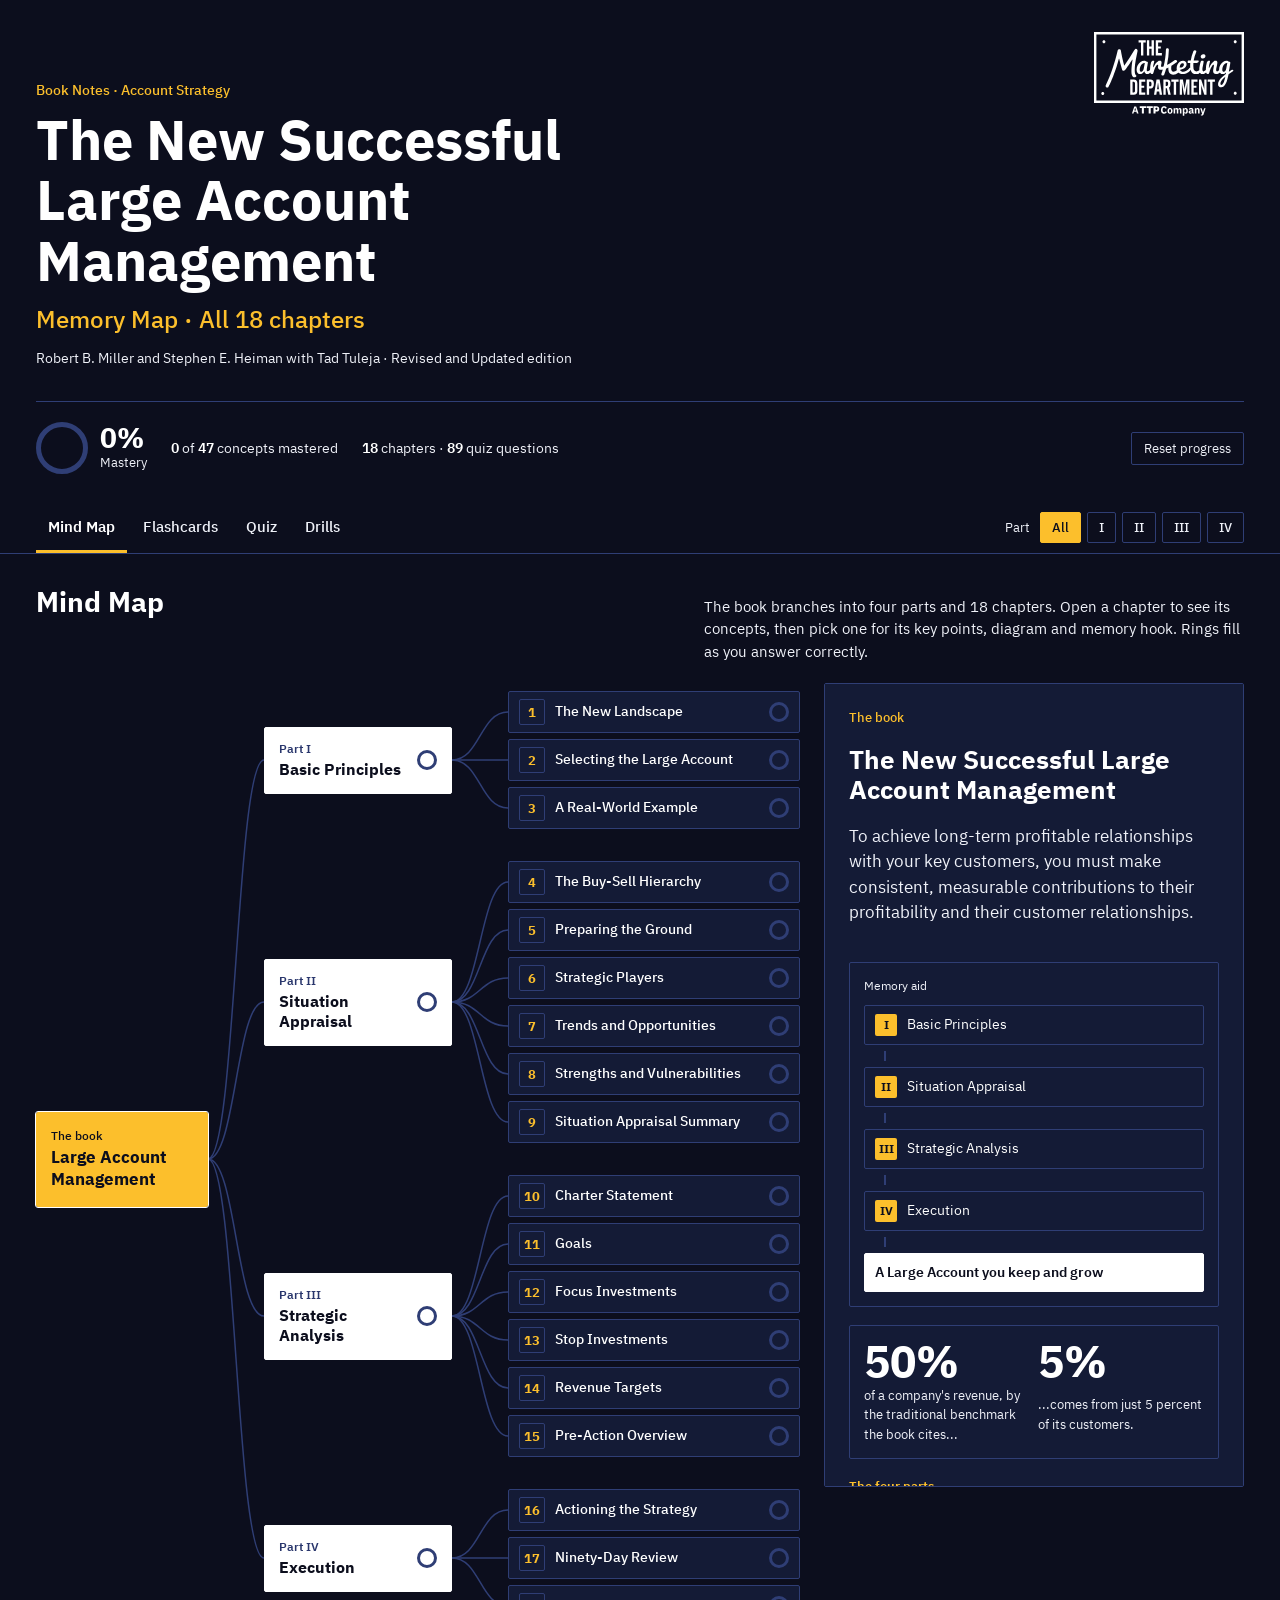
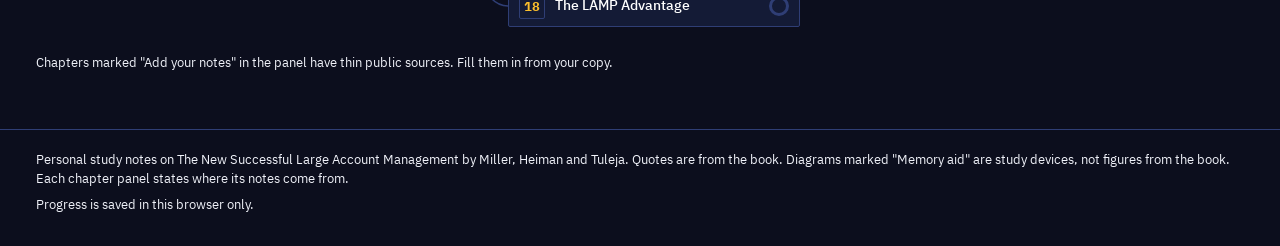
==== commit baf47c9b: "Extend Large Account Management memory map to all 18 chapters Restructure the map as book > four par" ====
--- a/books/large-account-management/index.html
+++ b/books/large-account-management/index.html
@@ -333,6 +333,57 @@
 @media (prefers-reduced-motion: reduce) {
   *, *::before, *::after { transition: none !important; animation: none !important; }
 }
+/* ---------- v2: parts > chapters > concepts ---------- */
+.node.part { width: 188px; flex: none; background: var(--tmd-white); border-color: var(--tmd-white); color: var(--tmd-dark); display: grid; grid-template-columns: 1fr auto; gap: 2px 8px; padding: 12px 14px; }
+.node.part small { grid-column: 1; font-size: 12px; font-weight: 600; color: var(--tmd-blue); }
+.node.part .t { grid-column: 1; font-size: 16px; font-weight: 700; color: var(--tmd-dark); }
+.node.part .ring { grid-column: 2; grid-row: 1 / span 2; align-self: center; }
+.node.part[aria-current="true"] { outline: 2px solid var(--accent); outline-offset: 2px; }
+.group.dim .node.part, .group.dim .leaves { opacity: .35; }
+.leaves { gap: 6px; }
+.chwrap { display: grid; gap: 6px; }
+.node.chn { min-height: 42px; padding: 7px 10px; }
+.node.chn .t { font-size: 14px; }
+.node.chn[aria-expanded="true"] { border-color: var(--fg-2); }
+.subs { display: grid; gap: 6px; margin-left: 18px; padding-left: 14px; border-left: 2px solid var(--accent); }
+.node.sub { min-height: 36px; padding: 6px 10px; background: var(--bg); }
+.node.sub .t { font-size: 13px; font-weight: 500; }
+.node.sub .ring { width: 16px; height: 16px; }
+.mini { display: grid; gap: 6px; }
+.mini button { display: flex; align-items: center; gap: 10px; text-align: left; background: none; border: 1px solid var(--line); border-radius: var(--r); padding: 8px 10px; font-size: 14px; }
+.mini button:hover { border-color: var(--fg-2); }
+.mini .k { flex: none; min-width: 24px; height: 24px; padding: 0 4px; display: grid; place-items: center; font-size: 12px; font-weight: 700; color: var(--accent); border: 1px solid var(--line); border-radius: var(--r); font-variant-numeric: tabular-nums; }
+.mini button > span:nth-child(2) { flex: 1; min-width: 0; }
+.mini .ring { width: 18px; height: 18px; flex: none; }
+.mini .ring svg { width: 18px; height: 18px; display: block; }
+.src { font-size: 13px; color: var(--fg-2); border: 1px solid var(--line); border-radius: var(--r); padding: 8px 10px; }
+.src.thin { border-color: var(--tmd-gold-dark); color: var(--tmd-gold-light); }
+.src.thin b { color: var(--accent); }
+.quote { margin: 0; }
+.tpl { font-size: 16px; line-height: 2.3; }
+.blank { display: inline; border-bottom: 2px solid var(--accent); padding: 0 4px 2px; font-weight: 600; color: var(--accent); white-space: normal; }
+.light-tpl { color: var(--tmd-dark); font-size: clamp(17px, 2.2vw, 20px); }
+.light-tpl .blank { color: var(--tmd-blue); border-bottom-color: var(--tmd-blue); }
+.light-tpl .blank.next { background: var(--tmd-gold-light); border-bottom-color: var(--tmd-gold-dark); color: var(--tmd-dark); }
+.light-tpl .blank.ok { color: var(--tmd-teal-dark); border-bottom-color: var(--tmd-teal-dark); }
+.bsh { display: grid; gap: 4px; justify-items: center; }
+.lv { display: flex; align-items: center; gap: 8px; border: 1px solid var(--line); border-radius: var(--r); padding: 6px 8px; min-width: 0; max-width: 100%; }
+.lv .k { flex: none; width: 20px; height: 20px; display: grid; place-items: center; font-size: 11px; font-weight: 700; background: var(--accent); color: var(--tmd-dark); border-radius: var(--r); }
+.lv b { font-size: 12px; font-weight: 500; line-height: 1.3; }
+.lv.hi { border-color: var(--accent); outline: 1px solid var(--accent); }
+.chasm { width: 100%; display: flex; align-items: center; gap: 8px; font-size: 11px; font-weight: 600; color: var(--fg-2); }
+.chasm::before, .chasm::after { content: ""; flex: 1; border-top: 1px dashed var(--line); }
+.chasm.on { color: var(--accent); }
+.chasm.on::before, .chasm.on::after { border-top-color: var(--accent); }
+.dg-grid.g3 { grid-template-columns: repeat(3, minmax(0, 1fr)); }
+.who { font-size: 14px; font-weight: 500; color: var(--tmd-dark); }
+.bins.b2 { grid-template-columns: repeat(2, minmax(0, 1fr)); }
+@media (max-width: 760px) {
+  .node.part { width: 100%; }
+  .subs { margin-left: 8px; }
+  .dg-grid.g3 { grid-template-columns: 1fr; }
+  .bins.b2 { grid-template-columns: 1fr; }
+}
 </style>
 
 <header class="hero">
@@ -341,7 +392,7 @@
     <div class="hero-text">
       <p class="crumb">Book Notes · Account Strategy</p>
       <h1>The New Successful Large Account Management</h1>
-      <p class="sub">Memory Map · Chapters 1 and 2</p>
+      <p class="sub">Memory Map · All 18 chapters</p>
       <p class="meta">Robert B. Miller and Stephen E. Heiman with Tad Tuleja · Revised and Updated edition</p>
     </div>
     <div class="progress">
@@ -360,11 +411,13 @@
       <button class="tab" role="tab" id="tab-quiz" data-view="quiz" type="button">Quiz</button>
       <button class="tab" role="tab" id="tab-drills" data-view="drills" type="button">Drills</button>
     </div>
-    <div class="chips" role="group" aria-label="Chapter filter">
-      <span>Chapter</span>
-      <button class="chip" type="button" data-ch="all" id="chip-all">All</button>
-      <button class="chip" type="button" data-ch="c1" id="chip-c1">Ch 1</button>
-      <button class="chip" type="button" data-ch="c2" id="chip-c2">Ch 2</button>
+    <div class="chips" role="group" aria-label="Part filter">
+      <span>Part</span>
+      <button class="chip" type="button" data-p="all" id="chip-all">All</button>
+      <button class="chip" type="button" data-p="p1" id="chip-p1">I</button>
+      <button class="chip" type="button" data-p="p2" id="chip-p2">II</button>
+      <button class="chip" type="button" data-p="p3" id="chip-p3">III</button>
+      <button class="chip" type="button" data-p="p4" id="chip-p4">IV</button>
     </div>
   </div>
 </nav>
@@ -373,10 +426,10 @@
   <section class="view" id="view-map" aria-labelledby="tab-map">
     <div class="view-head">
       <h2>Mind Map</h2>
-      <p>Pick any branch to open its key points, diagram and memory hook. Rings fill as you answer correctly in the quiz and flashcards.</p>
+      <p>The book branches into four parts and 18 chapters. Open a chapter to see its concepts, then pick one for its key points, diagram and memory hook. Rings fill as you answer correctly.</p>
     </div>
     <div class="map-layout">
-      <div class="map-scroll"><div class="map" id="map"></div><p class="map-hint">Tip: the numbered branches of Chapter 1 follow the book's order of the eight lessons.</p></div>
+      <div class="map-scroll"><div class="map" id="map"></div><p class="map-hint">Chapters marked "Add your notes" in the panel have thin public sources. Fill them in from your copy.</p></div>
       <aside class="panel" id="panel" aria-live="polite"></aside>
     </div>
   </section>
@@ -384,7 +437,7 @@
   <section class="view" id="view-cards" aria-labelledby="tab-cards" hidden>
     <div class="view-head">
       <h2>Flashcards</h2>
-      <p>Say the answer out loud, then flip. Mark "Got it" only if you recalled the main idea without peeking.</p>
+      <p>Each deck deals up to 15 cards, weakest concepts first. Say the answer out loud, then flip. Mark "Got it" only if you recalled the main idea without peeking.</p>
     </div>
     <div class="fc-wrap" id="cards"></div>
   </section>
@@ -392,7 +445,7 @@
   <section class="view" id="view-quiz" aria-labelledby="tab-quiz" hidden>
     <div class="view-head">
       <h2>Quiz</h2>
-      <p>Each answer comes with the reason from the book. Wrong answers lower that concept's ring, so the map shows what to review.</p>
+      <p>Twelve questions per round, each with the reason from the book. Wrong answers lower that concept's ring, so the map shows what to review.</p>
     </div>
     <div class="qz-wrap" id="quiz"></div>
   </section>
@@ -400,7 +453,7 @@
   <section class="view" id="view-drills" aria-labelledby="tab-drills" hidden>
     <div class="view-head">
       <h2>Drills</h2>
-      <p>Short games that train structure: the order of the lessons, the parts of account selection, and who said what.</p>
+      <p>Short games that train structure: sequences, the Buy-Sell Hierarchy, player roles, investment calls, and the book's templates.</p>
     </div>
     <div class="dr-tabs" id="drTabs"></div>
     <div class="drill" id="drill"></div>
@@ -409,7 +462,7 @@
 
 <footer>
   <div class="wrap">
-    <p>Personal study notes on The New Successful Large Account Management by Miller, Heiman and Tuleja. Quotes are from the book. Diagrams marked "Memory aid" are study devices, not figures from the book.</p>
+    <p>Personal study notes on The New Successful Large Account Management by Miller, Heiman and Tuleja. Quotes are from the book. Diagrams marked "Memory aid" are study devices, not figures from the book. Each chapter panel states where its notes come from.</p>
     <p>Progress is saved in this browser only.</p>
   </div>
 </footer>
@@ -417,588 +470,950 @@
 <script>
 (function () {
 "use strict";
-
 /* =====================================================================
-   CONTENT. To add a chapter: push to CHAPTERS, CONCEPTS, QUIZ.
+   CONTENT. Parts > Chapters > Concepts. Quiz "c" points at a concept id
+   (or a chapter id). First quiz option is the correct one.
    ===================================================================== */
+const SRC = {
+  excerpt: { t: `Built from a published excerpt of this chapter.`, thin: false },
+  summary: { t: `Built from a detailed summary of the book. Check details against your copy.`, thin: false },
+  lamp: { t: `Built from Miller Heiman LAMP materials and book reviews. Check details against your copy.`, thin: false },
+  thin: { t: `Sources on this chapter are thin. Add your own notes from the book.`, thin: true }
+};
+
+const PARTS = [
+  { id: "p1", n: "I", title: "Basic Principles",
+    thesis: `Why large account management has changed, how to choose the accounts worth the effort, and a real example of the process at work.` },
+  { id: "p2", n: "II", title: "Situation Appraisal",
+    thesis: `Understand where you stand: your position in the customer's eyes, the people who matter, the account's world, and your own strengths and weakness.` },
+  { id: "p3", n: "III", title: "Strategic Analysis",
+    thesis: `Turn the appraisal into a plan: a shared vision, relationship goals, where to invest and where to stop, and realistic revenue targets.` },
+  { id: "p4", n: "IV", title: "Execution",
+    thesis: `Put the plan to work, review it every ninety days, and build an organization-wide advantage.` }
+];
+
 const CHAPTERS = [
-  {
-    id: "c1", n: 1,
-    title: "The New Landscape of Account Management",
-    short: "The New Landscape",
-    sub: "Eight Lessons",
+  /* ---------- Part I ---------- */
+  { id: "c1", n: 1, part: "p1", src: "excerpt",
+    title: "The New Landscape of Account Management", short: "The New Landscape", sub: "Eight Lessons",
     thesis: `Technology tools are now an entry fee, not an advantage. The real differentiator is the ability to build relationships that bring your customers measurable value over time. The eight lessons are the "field position changes" to understand before you plan for any Large Account.`,
     quote: { t: `Change alone is unchanging.`, w: `Heraclitus, the chapter's opening line` },
-    remember: `Tools are the entry fee. Relationships that create measurable value are the edge.`,
-    diagram: "c1"
-  },
-  {
-    id: "c2", n: 2,
-    title: "Selecting the Large Account",
-    short: "Selecting the Large Account",
-    sub: "Choosing where to invest",
+    remember: `Tools are the entry fee. Relationships that create measurable value are the edge.`, diagram: "c1" },
+  { id: "c2", n: 2, part: "p1", src: "summary",
+    title: "Selecting the Large Account", short: "Selecting the Large Account", sub: "Choosing where to invest",
     thesis: `Not all accounts are created equal. Treating every customer as strategic spreads your resources too thin, so choose Large Accounts deliberately: look past revenue, test doubtful accounts, compare the portfolio, and define the exact Field of Play you will plan for.`,
     quote: { t: `An account only deserves the royal treatment if it treats you like royalty.`, w: `Miller and Heiman` },
-    remember: `Few accounts, chosen on more than revenue, where value flows both ways.`,
-    diagram: "c2"
-  }
+    remember: `Few accounts, chosen on more than revenue, where value flows both ways.`, diagram: "c2" },
+  { id: "c3", n: 3, part: "p1", src: "thin",
+    title: "A Real-World Example", short: "A Real-World Example", sub: "LAMP on a real account",
+    thesis: `The book grounds the process in a real account rather than theory. Later, the Pre-Action Overview shows a completed analysis and plan for a worked example, which reviewers describe as surprisingly simple.`,
+    remember: `LAMP is built for real accounts, not textbook cases.` },
+
+  /* ---------- Part II ---------- */
+  { id: "c4", n: 4, part: "p2", src: "summary",
+    title: "The Buy-Sell Hierarchy", short: "The Buy-Sell Hierarchy", sub: "The book's central model",
+    thesis: `Five levels describe how strategically your customer sees you, from commodity supplier to partner on organizational issues. The customer decides your level, and the jump from level 3 to level 4 is a chasm.`,
+    quote: { t: `You generate ideas for addressing not just customers' day-to-day operational needs but their ongoing concerns about things like profit, productivity, and go-to-market strategies.`, w: `Miller and Heiman, on level 4` },
+    remember: `Sell up to value, not down to price.`, diagram: "bsh" },
+  { id: "c5", n: 5, part: "p2", src: "lamp",
+    title: "Preparing the Ground", short: "Preparing the Ground", sub: "Gather before you judge",
+    thesis: `Before you can appraise an account, gather the facts. LAMP's first stage collects data on the key players, revenue history, industry trends, business and organizational issues, and how the account sees you and your closest competitors.`,
+    remember: `No appraisal without data.` },
+  { id: "c6", n: 6, part: "p2", src: "lamp",
+    title: "Strategic Players", short: "Strategic Players", sub: "The people who decide",
+    thesis: `Account strategy depends on people. Identify the Strategic Players in the Field of Play and on your own team, then find out who sponsors you, who coaches you and who works against you.`,
+    quote: { t: `A company isn't a person. It's made up of persons. When you develop a business relationship, it's really the sum of those parts.`, w: `Miller and Heiman` },
+    remember: `Know who backs you, who guides you and who blocks you.`, diagram: "roles" },
+  { id: "c7", n: 7, part: "p2", src: "lamp",
+    title: "The Account's Trends and Opportunities", short: "Trends and Opportunities", sub: "The account's world first",
+    thesis: `Look at the Field of Play's world before your own. Trends are the forces acting on the account. Opportunities are what the account could achieve or fix as a result, and where you may be able to help. Note the KPIs it uses to measure success.`,
+    remember: `Their trends, their opportunities, their measures.`, diagram: "chain" },
+  { id: "c8", n: 8, part: "p2", src: "lamp",
+    title: "Your Strengths and Vulnerabilities", short: "Strengths and Vulnerabilities", sub: "Seen through the account's eyes",
+    thesis: `Judge your capabilities through the account's eyes. A capability is a Strength only if the account sees value in it, and your Critical Vulnerability is the weakness that could do the most damage.`,
+    quote: { t: `The only way to determine whether or not capabilities are strengths for you in your current situation is to find out what value your large account sees in them.`, w: `Miller and Heiman` },
+    remember: `Their value decides your strengths.` },
+  { id: "c9", n: 9, part: "p2", src: "lamp",
+    title: "Situation Appraisal Summary", short: "Situation Appraisal Summary", sub: "One page, three per area",
+    thesis: `Pull the appraisal together on one page. On the Gold Sheet, the Situation Appraisal fills the left column: Strategic Players, Trends, Opportunities, KPIs, your Strategic Strengths and your Critical Vulnerability, alongside your Buy-Sell Hierarchy position.`,
+    remember: `One page, the three most critical items per area.` },
+
+  /* ---------- Part III ---------- */
+  { id: "c10", n: 10, part: "p3", src: "summary",
+    title: "Charter Statement", short: "Charter Statement", sub: "The account vision",
+    thesis: `A Charter Statement is the vision for the account: a clear mental picture of what you want to achieve together, the value the Field of Play will gain, and what you gain in return.`,
+    remember: `What they gain, how they gain it, what we gain.` },
+  { id: "c11", n: 11, part: "p3", src: "summary",
+    title: "Goals", short: "Goals", sub: "Steps toward the charter",
+    thesis: `Goals are incremental, relational stages toward the Charter: how you want to be seen, by whom, and for which contribution. Qualitative aims come before revenue numbers.`,
+    remember: `Be seen as the one who helped them win.` },
+  { id: "c12", n: 12, part: "p3", src: "summary",
+    title: "Focus Investments", short: "Focus Investments", sub: "Where to put resources",
+    thesis: `Time and resources are finite, so put them where they have a decent chance of paying off. Focus Investments target the players, processes, trends and opportunities that serve your Goals.`,
+    remember: `Invest where it can pay off.` },
+  { id: "c13", n: 13, part: "p3", src: "summary",
+    title: "Stop Investments", short: "Stop Investments", sub: "Stopping is strategy",
+    thesis: `Stop activities that no longer bring a worthwhile return to you or to the Field of Play, and reallocate those resources. Stopping is as strategic as starting.`,
+    remember: `Free the resources that aren't paying back.` },
+  { id: "c14", n: 14, part: "p3", src: "summary",
+    title: "Revenue Targets", short: "Revenue Targets", sub: "Numbers that follow value",
+    thesis: `Revenue Targets are the results your team believes the Field of Play can produce in a set period, typically one to three years, depending on the actions you take. Unlike a quota, a target is agreed and shared.`,
+    quote: { t: `Quotas tell a sales team how much product their manager wants them to push. Revenue Targets define the quantifiable and reasonable benefits a supplier should realize when he delivers value to a company with whom he is partnering.`, w: `Miller and Heiman` },
+    remember: `Targets measure the value you deliver, not the product you push.` },
+  { id: "c15", n: 15, part: "p3", src: "thin",
+    title: "Pre-Action Overview", short: "Pre-Action Overview", sub: "Check before you act",
+    thesis: `Before acting, step back and look at the whole analysis and plan together. The book includes a completed example, and a finished plan can be surprisingly simple.`,
+    remember: `See the whole plan on one page before you spend.` },
+
+  /* ---------- Part IV ---------- */
+  { id: "c16", n: 16, part: "p4", src: "summary",
+    title: "Actioning the Strategy", short: "Actioning the Strategy", sub: "From blueprint to reality",
+    thesis: `Translate the blueprint into reality. Whatever your industry, the action plan combines information gathering, sales and support programs, action items and reviews, with buy-in from executives on both sides.`,
+    quote: { t: `Without an execution culture, the perfect strategy is nothing more than a dream. Some might even argue a nightmare.`, w: `Miller and Heiman` },
+    remember: `Strategy without execution is a dream.` },
+  { id: "c17", n: 17, part: "p4", src: "lamp",
+    title: "Ninety-Day Review", short: "Ninety-Day Review", sub: "Keep the plan alive",
+    thesis: `A plan is a living document. Review progress every ninety days: long enough to see results, early enough to change course before you are locked in.`,
+    remember: `Every 90 days: check, adjust, repeat.`, diagram: "ninety" },
+  { id: "c18", n: 18, part: "p4", src: "thin",
+    title: "The LAMP Advantage", short: "The LAMP Advantage", sub: "An organization-wide effort",
+    thesis: `Large account management is too important to leave to sales alone. It needs senior management commitment, an organization-wide effort and a focus on relationships over revenue.`,
+    quote: { t: `The only businesses that have a chance of sustaining competitive advantage today understand that it is relationships, not revenue per se, that provide the key to survival.`, w: `Miller and Heiman` },
+    remember: `Relationships, not revenue, are the key to survival.` }
 ];
 
 const CONCEPTS = [
-  /* ---------------- Chapter 1 ---------------- */
-  {
-    id: "l1", ch: "c1", n: 1, tag: "Lesson 1",
-    title: "Technology Changes Everything",
+  /* ================= Chapter 1 ================= */
+  { id: "l1", ch: "c1", n: 1, tag: "Lesson 1", title: "Technology Changes Everything",
     hook: `Information is instant and everywhere. Your competitors, new entrants and your customers all have the same public data you do.`,
     points: [
       `New market entrants can gather, within minutes, as much public information about your accounts as you have.`,
       `Customers use the same information to research your capabilities, compare you with competitors and negotiate harder.`,
       `The sheer volume of data becomes a problem, so you need an information management system that turns data into usable business knowledge.`,
-      `Private information is the real edge. Showing you how to get it is a large part of the book.`
-    ],
+      `Private information is the real edge. Showing you how to get it is a large part of the book.`],
     remember: `Public data is the entry fee. Private knowledge is the edge.`,
-    ask: `Lesson 1: "Technology Changes Everything". What changed, and where is your edge now?`,
-    diagram: "l1"
-  },
-  {
-    id: "l2", ch: "c1", n: 2, tag: "Lesson 2",
-    title: "Technology Changes Nothing",
+    ask: `Lesson 1: "Technology Changes Everything". What changed, and where is your edge now?`, diagram: "l1" },
+  { id: "l2", ch: "c1", n: 2, tag: "Lesson 2", title: "Technology Changes Nothing",
     hook: `An information management system is not software. Tools never deliver results on their own.`,
     points: [
       `First SFA, then CRM, then ERM. Many companies saw little or no return on massive IT investments.`,
       `Reason 1: buyers assumed the software would run itself and underinvested in integration, data cleansing and training.`,
       `Reason 2: the "user adoption problem". Salespeople saw a gimmick that took their data and gave nothing back, so they didn't use it.`,
       `Reason 3: companies automated processes they never analyzed, and got the same old selling blunders, only faster.`,
-      `Results come from a professional using the tool inside a replicable, tested process. Managing relationships still drives long-term business.`
-    ],
+      `Results come from a professional using the tool inside a replicable, tested process. Managing relationships still drives long-term business.`],
     quote: { t: `Software can no more turn an incompetent salesperson into a double-quota winner than a $200 driver can turn your average five-year-old into Tiger Woods.`, w: `Miller and Heiman` },
     remember: `Tool + professional + tested process = results.`,
-    ask: `Lesson 2: why did so many CRM and sales automation projects fail? Name the three reasons.`,
-    diagram: "l2"
-  },
-  {
-    id: "l3", ch: "c1", n: 3, tag: "Lesson 3",
-    title: "Customers Are Still in Charge",
+    ask: `Lesson 2: why did so many CRM and sales automation projects fail? Name the three reasons.`, diagram: "l2" },
+  { id: "l3", ch: "c1", n: 3, tag: "Lesson 3", title: "Customers Are Still in Charge",
     hook: `The Web expanded choice instead of replacing old channels. Customers are better informed, more demanding and less loyal.`,
     points: [
       `Customers use the Web to research and as a bargaining tool. Internet auctions have intensified competition for corporate contracts.`,
       `Used to instant, personalized responses online, they now expect the same speed and service everywhere.`,
       `Their single biggest complaint about vendors (HR Chally research): salespeople don't understand their businesses.`,
       `Loyalty is fleeting. Churn in telecom runs at 18 to 24 percent.`,
-      `Answer the demand for consultative service: use technology to help customers plan their future.`
-    ],
+      `Answer the demand for consultative service: use technology to help customers plan their future.`],
     quote: { t: `You've got to realize that your job isn't to write new contracts, but to sustain the profitability of the business you already have.`, w: `Ged Holmes, former head of business sales, O2` },
     remember: `Machines made customers more insistent on personal responsiveness.`,
-    ask: `Lesson 3: what is customers' number one complaint about salespeople, and what does it mean for loyalty?`,
-    diagram: "l3"
-  },
-  {
-    id: "l4", ch: "c1", n: 4, tag: "Lesson 4",
-    title: "Short Lists Are Getting Shorter",
+    ask: `Lesson 3: what is customers' number one complaint about salespeople, and what does it mean for loyalty?`, diagram: "l3" },
+  { id: "l4", ch: "c1", n: 4, tag: "Lesson 4", title: "Short Lists Are Getting Shorter",
     hook: `Supply chain management has made procurement central to selling, and procurement pushes suppliers toward commodity.`,
     points: [
       `Proposals used to be judged on price, reputation, spec compliance and delivery. Now buyers gauge the total cost of doing business with each supplier.`,
       `Leading corporations are consciously narrowing their vendor base, whatever they are buying.`,
       `Large procurement departments are tasked by the C level to drive costs down.`,
       `After expensive mergers, some buyers hammer suppliers into volume discounts to justify the deal.`,
-      `"Getting out of commodity" is the challenge. The book answers it with the Buy-Sell Hierarchy.`
-    ],
+      `"Getting out of commodity" is the challenge. The book answers it with the Buy-Sell Hierarchy.`],
     quote: { t: `Some procurement departments justify their entire existence by pushing suppliers down into a commodity position.`, w: `Don McKelvie, Director of Worldwide Sales, Baker Atlas` },
     remember: `Fewer seats at the table, and procurement guards the door.`,
-    ask: `Lesson 4: what is shrinking supplier short lists, and what is the big challenge it creates?`,
-    diagram: "l4"
-  },
-  {
-    id: "l5", ch: "c1", n: 5, tag: "Lesson 5",
-    title: "It's Not About Making the Sale",
+    ask: `Lesson 4: what is shrinking supplier short lists, and what is the big challenge it creates?`, diagram: "l4" },
+  { id: "l5", ch: "c1", n: 5, tag: "Lesson 5", title: "It's Not About Making the Sale",
     hook: `Chasing single transactions locks you into commodity. Set your sights three or four years out. Retention is the name of the game.`,
     points: [
       `Quick serial wins make you look shortsighted. Working for the account's long-term benefit protects retention.`,
       `Opportunistic firms work quarter to quarter, or deal to deal. Customer-centric firms see each deal as part of a larger account picture.`,
       `Successful firms help clients run their businesses, not just buy supplies or use services.`,
       `Keep the focus on your customer's customers, and ask how each sale ties to the account's overall strategy.`,
-      `Win-Win: your success is a function of your customers' success, for the long haul.`
-    ],
+      `Win-Win: your success is a function of your customers' success, for the long haul.`],
     quote: { t: `Rather than selling products into customer organizations, the real challenge is to understand their pain points, their problems with customer retention, and deliver solutions that will alleviate those problems.`, w: `Neville Seabridge, Sales Director, Experian` },
     remember: `Sell to the account's future, not to this quarter.`,
-    ask: `Lesson 5: if it's not about making the sale, what is it about? Where should your focus be?`,
-    diagram: "l5"
-  },
-  {
-    id: "l6", ch: "c1", n: 6, tag: "Lesson 6",
-    title: "Account Management Is Business Management",
+    ask: `Lesson 5: if it's not about making the sale, what is it about? Where should your focus be?`, diagram: "l5" },
+  { id: "l6", ch: "c1", n: 6, tag: "Lesson 6", title: "Account Management Is Business Management",
     hook: `The Large Account manager now works like a general manager running an external business unit.`,
     points: [
       `A generation ago, "account manager" meant follow-up and service: complaint calls, client lunches, documentation.`,
       `Today you earn a major account only after proving yourself in selling.`,
       `You own both P&L and relational aspects, may work from the customer's site, and run a dedicated team.`,
       `You are the account's advocate inside your company. Manage how your company perceives your loyalty, so you are not seen as having "gone native", and never promise what your firm won't deliver.`,
-      `Large Account management is becoming a senior management function, driven by executive vision and resources.`
-    ],
+      `Large Account management is becoming a senior management function, driven by executive vision and resources.`],
     remember: `The account is your business unit. You are its general manager.`,
-    ask: `Lesson 6: how has the account manager's role changed, and what is the risk of being the account's advocate?`,
-    diagram: "l6"
-  },
-  {
-    id: "l7", ch: "c1", n: 7, tag: "Lesson 7",
-    title: "The Lone Ranger Has Left the Building",
+    ask: `Lesson 6: how has the account manager's role changed, and what is the risk of being the account's advocate?`, diagram: "l6" },
+  { id: "l7", ch: "c1", n: 7, tag: "Lesson 7", title: "The Lone Ranger Has Left the Building",
     hook: `No single person can hold an account in their head anymore. Large Accounts need coordinated, cross-functional teams.`,
     points: [
       `Flexible: a small core plus ad hoc members whose roles change with the account's needs. A team locked onto the org chart stops responding.`,
       `Aligned: your teams mirror the customer's teams, with your people face to face with their counterparts.`,
       `Rewarded: compensation recognizes everyone who contributes, not just the superstars who close big deals at quarter end.`,
-      `Empowered: internal resources, authority and executive sponsors, so the team doesn't overpromise and underdeliver.`
-    ],
+      `Empowered: internal resources, authority and executive sponsors, so the team doesn't overpromise and underdeliver.`],
     quote: { t: `LAMP is the best tool for marshaling internal resources that our firm has ever seen.`, w: `A LAMP client` },
     remember: `Flexible, aligned, rewarded, empowered.`,
-    ask: `Lesson 7: what are the four points to remember about Large Account teams?`,
-    diagram: "l7"
-  },
-  {
-    id: "l8", ch: "c1", n: 8, tag: "Lesson 8",
-    title: "You Ain't Seen Nothing Yet",
+    ask: `Lesson 7: what are the four points to remember about Large Account teams?`, diagram: "l7" },
+  { id: "l8", ch: "c1", n: 8, tag: "Lesson 8", title: "You Ain't Seen Nothing Yet",
     hook: `Whatever got you where you are today will not keep you there. Change is the only constant, and it keeps accelerating.`,
     points: [
       `This principle goes back to Miller Heiman's very first program, Strategic Selling.`,
       `Moore's Law: chip capability doubles roughly every eighteen months.`,
       `In a technology-driven world, change is exponential, not arithmetic.`,
-      `You need a planning process flexible enough for challenges you haven't imagined yet.`
-    ],
+      `You need a planning process flexible enough for challenges you haven't imagined yet.`],
     remember: `Plan with a process that bends, because the future speeds up.`,
-    ask: `Lesson 8: what does Moore's Law teach about change, and what kind of planning tool does that demand?`,
-    diagram: "l8"
-  },
-
-  /* ---------------- Chapter 2 ---------------- */
-  {
-    id: "traps", ch: "c2", n: 1, tag: "Selection traps",
-    title: "Four Selection Traps",
+    ask: `Lesson 8: what does Moore's Law teach about change, and what kind of planning tool does that demand?`, diagram: "l8" },
+
+  /* ================= Chapter 2 ================= */
+  { id: "traps", ch: "c2", n: 1, tag: "Selection traps", title: "Four Selection Traps",
     hook: `Most selection mistakes come from choosing too many accounts, or choosing them for the wrong reasons.`,
     points: [
       `Too many accounts: by definition, not everyone can be "strategic".`,
       `Revenue alone: revenue is only part of the assessment.`,
       `Blue Ribbon names: famous household names can hold vendors hostage and demand special treatment.`,
-      `No real relationship: a relationship is sustainable only where value is realized on both ends.`
-    ],
+      `No real relationship: a relationship is sustainable only where value is realized on both ends.`],
     quote: { t: `An account only deserves the royal treatment if it treats you like royalty.`, w: `Miller and Heiman` },
     remember: `Too many, revenue only, famous name, one-way value.`,
-    ask: `Chapter 2: name the four traps to avoid when selecting a Large Account.`,
-    diagram: "traps"
-  },
-  {
-    id: "diag", ch: "c2", n: 2, tag: "Doubtful accounts",
-    title: "Preliminary Diagnosis",
+    ask: `Chapter 2: name the four traps to avoid when selecting a Large Account.`, diagram: "traps" },
+  { id: "diag", ch: "c2", n: 2, tag: "Doubtful accounts", title: "Preliminary Diagnosis",
     hook: `For accounts you're unsure about, surface hidden problems before they have a chance to become overwhelming.`,
     points: [
       `Run it before you commit a team and resources to a doubtful account.`,
       `Look for problems that are hidden today but could grow overwhelming later.`,
-      `If you are still uncertain after the diagnosis, the answer is probably no.`
-    ],
+      `If you are still uncertain after the diagnosis, the answer is probably no.`],
     remember: `Still in doubt? Probably no.`,
-    ask: `Chapter 2: what is a Preliminary Diagnosis for, and what do you decide if you're still uncertain?`,
-    diagram: "diag"
-  },
-  {
-    id: "port", ch: "c2", n: 3, tag: "Comparing accounts",
-    title: "Portfolio Analysis",
+    ask: `Chapter 2: what is a Preliminary Diagnosis for, and what do you decide if you're still uncertain?`, diagram: "diag" },
+  { id: "port", ch: "c2", n: 3, tag: "Comparing accounts", title: "Portfolio Analysis",
     hook: `Compare candidate accounts across several dimensions, not just one.`,
     points: [
       `Revenue: what the account brings in.`,
       `Costs: what it takes to serve it.`,
       `Growth potential: where the business with them can go.`,
-      `Relationship potential: whether a mutual, value-based relationship can develop.`
-    ],
+      `Relationship potential: whether a mutual, value-based relationship can develop.`],
     remember: `Revenue, costs, growth, relationship. All four, never one.`,
-    ask: `Chapter 2: which four factors does a Portfolio Analysis weigh?`,
-    diagram: "port"
-  },
-  {
-    id: "fop", ch: "c2", n: 4, tag: "Scope",
-    title: "Field of Play",
+    ask: `Chapter 2: which four factors does a Portfolio Analysis weigh?`, diagram: "port" },
+  { id: "fop", ch: "c2", n: 4, tag: "Scope", title: "Field of Play",
     hook: `Define exactly which part of the Large Account you are planning for.`,
     points: [
       `A Large Account is often too big and varied to plan for as one block.`,
       `The Field of Play is the specific part you focus on, such as a division, business unit or location.`,
-      `It anchors the rest of the process: later tools like the Charter Statement and Goals are written for the Field of Play.`
-    ],
+      `It anchors the rest of the process: the Charter Statement, Goals and Revenue Targets are all written for the Field of Play.`],
     remember: `Plan for a field you can actually cover.`,
-    ask: `Chapter 2: what is the Field of Play, and why define it?`,
-    diagram: "fop"
-  },
-  {
-    id: "qs", ch: "c2", n: 5, tag: "Know the account",
-    title: "Five Diagnostic Questions",
+    ask: `Chapter 2: what is the Field of Play, and why define it?`, diagram: "fop" },
+  { id: "qs", ch: "c2", n: 5, tag: "Know the account", title: "Five Diagnostic Questions",
     hook: `Questions to answer about an account before you call it strategic.`,
-    points: [
-      `What are their problems?`,
-      `What are their priorities?`,
-      `What is the account's potential?`,
-      `What is our knowledge base about them?`,
-      `How does the account see itself?`
-    ],
+    points: [`What are their problems?`, `What are their priorities?`, `What is the account's potential?`, `What is our knowledge base about them?`, `How does the account see itself?`],
     remember: `Problems, priorities, potential, knowledge, self-image.`,
-    ask: `Chapter 2: list the five questions to ask about a candidate Large Account.`,
-    diagram: "qs"
-  }
+    ask: `Chapter 2: list the five questions to ask about a candidate Large Account.`, diagram: "qs" },
+
+  /* ================= Chapter 3 ================= */
+  { id: "ex", ch: "c3", n: 1, tag: "Case study", title: "The Worked Example",
+    hook: `LAMP is meant to be worked on real accounts, and the book shows one.`,
+    points: [
+      `Miller Heiman's LAMP works on participants' own real-world accounts, not theoretical case studies.`,
+      `A completed analysis and plan for a worked example appears later, in the Pre-Action Overview.`,
+      `Add your own notes: the company in the example, its starting position on the Buy-Sell Hierarchy, and what changed.`],
+    remember: `Real accounts, real plans.`,
+    ask: `Chapter 3: what kind of accounts is LAMP designed to be worked on?` },
+
+  /* ================= Chapter 4 ================= */
+  { id: "bsh5", ch: "c4", n: 1, tag: "The model", title: "The Five Levels",
+    hook: `Each level up means a more strategic collaboration with your customer.`,
+    points: [
+      `Level 1, delivers a commodity that meets specifications: one of many suppliers, chosen on price or availability.`,
+      `Level 2, delivers good products and services: a real benefit, until competitors copy it and it becomes standard.`,
+      `Level 3, provides dedicated service and support: customization and close personal attention.`,
+      `Level 4, contributes to business issues: an ally who helps the customer solve business problems and be more profitable.`,
+      `Level 5, contributes to organizational issues: a partner the customer sees as indispensable.`],
+    remember: `Commodity, good products, dedicated service, business issues, organizational issues.`,
+    ask: `Chapter 4: name the five levels of the Buy-Sell Hierarchy, from bottom to top.`, diagram: "bsh" },
+  { id: "chasm", ch: "c4", n: 2, tag: "Level 3 to 4", title: "Crossing the Chasm",
+    hook: `Moving from level 3 to level 4 is the hardest step for most organizations.`,
+    points: [
+      `At level 4 the customer connects your contribution to its own success and profitability.`,
+      `You bring ideas about profit, productivity and go-to-market strategy, not just day-to-day needs.`,
+      `Common failures: pushing product when it hurts the relationship, not learning the client's business, no executive alignment, misreading price sensitivity.`,
+      `Above the chasm you face fewer competitors and less pressure on price.`],
+    remember: `Business issues, not product features, carry you across.`,
+    ask: `Chapter 4: where is the chasm in the Buy-Sell Hierarchy, and why do companies fail to cross it?`, diagram: "chasm" },
+  { id: "perceive", ch: "c4", n: 3, tag: "Perception", title: "The Customer Decides",
+    hook: `Your level is set by how the customer sees you, not by what you claim.`,
+    points: [
+      `Where are your main contacts on the account's corporate ladder?`,
+      `What are you talking about with them, and what are you sharing with the customer?`,
+      `Where are you perceived now, where were you last year, and where do you want to be in three years?`,
+      `A higher perceived position lowers price sensitivity and competitive threats.`],
+    remember: `Perception sets the level. Track it over time.`,
+    ask: `Chapter 4: who decides your level on the hierarchy, and which questions help you assess it?`, diagram: "perceive" },
+
+  /* ================= Chapter 5 ================= */
+  { id: "gather", ch: "c5", n: 1, tag: "Data gathering", title: "What to Gather",
+    hook: `LAMP starts with data gathering, then strategy sessions, then execution.`,
+    points: [
+      `Key players in the account.`,
+      `Revenue history with the account.`,
+      `Industry trends affecting it.`,
+      `Its business and organizational issues.`,
+      `How the account sees you and your closest competitors.`],
+    remember: `Players, revenue, trends, issues, and how they see you.`,
+    ask: `Chapter 5: what five kinds of account data does LAMP gather before the appraisal?`, diagram: "gather" },
+
+  /* ================= Chapter 6 ================= */
+  { id: "players", ch: "c6", n: 1, tag: "Who matters", title: "Strategic Players",
+    hook: `The people, in the account and on your own team, who can affect your success in the Field of Play.`,
+    points: [
+      `Identify them inside the Field of Play and on your own internal account team.`,
+      `A business relationship is the sum of many personal relationships.`,
+      `The account manager orchestrates this web of contacts so every touch point works with a common purpose, in line with the account strategy.`],
+    remember: `A company is made of persons. Map them.`,
+    ask: `Chapter 6: who counts as a Strategic Player, and what is the account manager's job with them?` },
+  { id: "sponsor", ch: "c6", n: 2, tag: "Role", title: "Sponsor",
+    hook: `A Strategic Player who promotes your relationship inside their organization and counters your competitors' efforts.`,
+    points: [
+      `Has authority over all or much of the Field of Play.`,
+      `Has influence with the other Strategic Players.`,
+      `Is a strong supporter of your tenancy.`,
+      `You must have, or develop, at least one Sponsor in the Field of Play.`],
+    remember: `Authority, influence, support. You need at least one.`,
+    ask: `Chapter 6: what are the three criteria of a Sponsor, and how many do you need?` },
+  { id: "coach", ch: "c6", n: 3, tag: "Role", title: "Strategic Coach",
+    hook: `Someone who guides your account strategy.`,
+    points: [
+      `Guides you on the strategic direction of the Field of Play.`,
+      `Gives you information on the other Strategic Players.`,
+      `Helps you test your Situation Appraisal and your strategy.`],
+    remember: `The Coach guides. The Sponsor promotes.`,
+    ask: `Chapter 6: what does a Strategic Coach do for you, and how is it different from a Sponsor?` },
+  { id: "anti", ch: "c6", n: 4, tag: "Role", title: "Anti-Sponsor",
+    hook: `A Strategic Player who works against your position in the Field of Play.`,
+    points: [
+      `May favor, or actively sponsor, a competitor.`,
+      `Ignoring an Anti-Sponsor doesn't make them go away: plan for them.`,
+      `Your Sponsors are your counterweight.`],
+    remember: `Know who blocks you, and plan for them.`,
+    ask: `Chapter 6: what is an Anti-Sponsor?` },
+  { id: "flags", ch: "c6", n: 5, tag: "Warning signs", title: "Red Flags and Uncovered Bases",
+    hook: `Miller Heiman terms for the gaps that put your position at risk.`,
+    points: [
+      `Uncovered base: a Strategic Player nobody on your team has a relationship with.`,
+      `Red flag: a warning sign, such as missing or uncertain information, a newcomer in a key role, or a reorganization.`,
+      `Action Items later in the plan aim to clear red flags and cover bases.`],
+    remember: `Every uncovered base is a red flag waiting to happen.`,
+    ask: `Chapter 6: what is an uncovered base, and what counts as a red flag?` },
+
+  /* ================= Chapter 7 ================= */
+  { id: "trends", ch: "c7", n: 1, tag: "Their world", title: "Trends",
+    hook: `The forces in the Field of Play's environment that are shaping the account.`,
+    points: [
+      `Market, competitive, economic, regulatory, technological or internal changes affecting the account.`,
+      `They shape what the account will care about next.`,
+      `Later, Trends point to Focus Investments that could enhance your position.`],
+    remember: `Read their world before you sell into it.`,
+    ask: `Chapter 7: what are Trends in LAMP, and how are they used later in the plan?`, diagram: "chain" },
+  { id: "opps", ch: "c7", n: 2, tag: "Their openings", title: "Field of Play Opportunities",
+    hook: `What the account could achieve or fix, often because of its Trends. They belong to the account, not to your pipeline.`,
+    points: [
+      `An Opportunity is defined from the Field of Play's point of view.`,
+      `Your Goals are written to help achieve a specific Opportunity, as the Field of Play defines it.`,
+      `The Opportunities with the biggest long-term payoff deserve Focus Investment.`],
+    remember: `Their opportunity first, your sale second.`,
+    ask: `Chapter 7: whose are Field of Play Opportunities, and how do they connect to Goals?` },
+  { id: "kpi", ch: "c7", n: 3, tag: "Their measures", title: "Key Performance Indicators",
+    hook: `The measures the Field of Play uses to judge its own success.`,
+    points: [
+      `Captured as part of the Situation Appraisal.`,
+      `Linking your contribution to their KPIs makes your value visible in their terms.`],
+    remember: `Measure yourself by their scorecard.`,
+    ask: `Chapter 7: why does LAMP capture the Field of Play's KPIs?` },
+
+  /* ================= Chapter 8 ================= */
+  { id: "strengths", ch: "c8", n: 1, tag: "Your side", title: "Strategic Strengths",
+    hook: `Capabilities that count as strengths only because the account values them.`,
+    points: [
+      `Ask what value the Large Account sees in a capability before you call it a Strength.`,
+      `Each Goal names the Strength you will bring to bear on an Opportunity.`,
+      `Focus Investments leverage Strengths against broken processes and Opportunities.`],
+    remember: `A strength they don't value isn't a strength.`,
+    ask: `Chapter 8: how do you decide whether a capability is a Strategic Strength?` },
+  { id: "vuln", ch: "c8", n: 2, tag: "Your side", title: "Critical Vulnerability",
+    hook: `Your single most dangerous weakness in the account.`,
+    points: [
+      `Not every risk: the one that could do the most damage to your position.`,
+      `Name it honestly in the Situation Appraisal.`,
+      `A Focus Investment can neutralize or reduce its impact.`],
+    remember: `Name the one weakness that could cost you the account.`,
+    ask: `Chapter 8: what is a Critical Vulnerability, and how can the plan address it?` },
+
+  /* ================= Chapter 9 ================= */
+  { id: "gold", ch: "c9", n: 1, tag: "The tool", title: "The Gold Sheet",
+    hook: `LAMP's central planning tool for a strategic account.`,
+    points: [
+      `The Situation Appraisal is recorded in its left column.`,
+      `It holds Strategic Players, Trends, Field of Play Opportunities, KPIs, Strategic Strengths and the Critical Vulnerability.`,
+      `The strategy that follows (Charter, Goals, Investments, Targets) builds on this appraisal.`],
+    remember: `The whole account on one sheet.`,
+    ask: `Chapter 9: what is the Gold Sheet, and what goes into its Situation Appraisal column?`, diagram: "gold" },
+  { id: "three", ch: "c9", n: 2, tag: "Discipline", title: "The Rule of Three",
+    hook: `The book repeatedly urges focus on no more than the three most critical issues in each area.`,
+    points: [
+      `Long lists hide priorities.`,
+      `Three items per area keeps the appraisal usable and the plan focused.`],
+    remember: `Three per area, no more.`,
+    ask: `Chapter 9: how many items per area should the appraisal focus on?` },
+
+  /* ================= Chapter 10 ================= */
+  { id: "charter4", ch: "c10", n: 1, tag: "Template", title: "The Four Questions",
+    hook: `A Charter Statement answers four questions in one sentence.`,
+    points: [`What is the Field of Play?`, `What value will we bring them?`, `How will they gain this value?`, `What will we gain in return?`],
+    remember: `Who, what value, how, and what we get back.`,
+    ask: `Chapter 10: which four questions does a Charter Statement answer? Say the template.`, diagram: "tplCharter" },
+  { id: "chartest", ch: "c10", n: 2, tag: "Validation", title: "Validate the Charter",
+    hook: `Four tests tell you whether a Charter Statement is real.`,
+    points: [
+      `Would our Strategic Players understand it without a lot of explanation?`,
+      `If we took our name off it, would they still recognize us?`,
+      `If we reach this desired state, will we attain our target position on the Buy-Sell Hierarchy?`,
+      `Are we willing to share it with the Strategic Players?`],
+    remember: `Clear, recognizably ours, hierarchy-raising, shareable.`,
+    ask: `Chapter 10: what four questions validate a Charter Statement?` },
+
+  /* ================= Chapter 11 ================= */
+  { id: "goaltpl", ch: "c11", n: 1, tag: "Template", title: "The Goal Template",
+    hook: `Goals describe how you want to be seen, by whom, and for which contribution.`,
+    points: [
+      `Goals are incremental stages toward better points of value.`,
+      `They are relational and qualitative, set before revenue numbers.`,
+      `Each Goal links an Opportunity to one of your Strengths.`],
+    remember: `Be seen as the one who helped them win, through your strength.`,
+    ask: `Chapter 11: recite the Goal template.`, diagram: "tplGoal" },
+  { id: "goalcheck", ch: "c11", n: 2, tag: "Validation", title: "Reality-Check Your Goals",
+    hook: `Questions that test whether a Goal is realistic and useful.`,
+    points: [
+      `Does it align with the Field of Play's mission and immediate needs, and further a specific Opportunity?`,
+      `Which Strength will we bring to bear, and on which Opportunity?`,
+      `Is it achievable in the next several months from our current hierarchy position, and will it improve or secure that position?`,
+      `Which Strategic Players will feel we served their best interests, and how does it advance our Charter?`,
+      `Is it written in language the Field of Play understands?`],
+    remember: `Aligned, achievable, advancing, in their language.`,
+    ask: `Chapter 11: name at least four reality-check questions for a Goal.` },
+
+  /* ================= Chapter 12 ================= */
+  { id: "focus", ch: "c12", n: 1, tag: "Investing", title: "Choosing Focus Investments",
+    hook: `Put finite time and resources where they have a decent chance of paying off.`,
+    points: [
+      `Which Strategic Players do we need to focus on to accomplish our Goals?`,
+      `Are there "broken" processes in the Field of Play where our Strengths could help?`,
+      `Do any Trends suggest an investment that could enhance our position?`,
+      `Which Opportunities have the biggest long-term payoff, and which Strengths address them?`,
+      `Can an investment neutralize or reduce our Vulnerability, and are current investments confirmed as valuable by the account?`],
+    remember: `Players, broken processes, trends, opportunities, vulnerability.`,
+    ask: `Chapter 12: what questions help you choose Focus Investments?`, diagram: "focusstop" },
+
+  /* ================= Chapter 13 ================= */
+  { id: "stop", ch: "c13", n: 1, tag: "Stopping", title: "Stop Investment Signals",
+    hook: `Questions that reveal activities to stop and resources to reallocate.`,
+    points: [
+      `Is the activity justified by the value it brings the Field of Play, and do the Strategic Players say they endorse it?`,
+      `Is it clearly helping us reach one or more Goals?`,
+      `Are we on the outside track against an entrenched opponent?`,
+      `Is this our real business?`,
+      `Are we in an information vacuum, or losing time or money?`],
+    remember: `No value, no endorsement, no goal, no chance: stop.`,
+    ask: `Chapter 13: name the signals that an investment should be stopped.`, diagram: "focusstop" },
+
+  /* ================= Chapter 14 ================= */
+  { id: "rtwhy", ch: "c14", n: 1, tag: "Purpose", title: "Why Targets Matter",
+    hook: `Revenue Targets forecast results and also justify the investments behind them.`,
+    points: [
+      `They measure the success of your Focus Investments: they "quantify the yield".`,
+      `They give senior management a business case for freeing up resources.`,
+      `They are mutually agreed, unlike quotas, and reviewed by the account's own Strategic Players.`,
+      `Share them with the Field of Play: partners don't hold their cards close to the vest.`],
+    remember: `Targets quantify the yield and make the case.`,
+    ask: `Chapter 14: what two jobs do Revenue Targets do besides forecasting, and how are they different from quotas?` },
+  { id: "sso", ch: "c14", n: 2, tag: "Building block", title: "Single Sales Objective",
+    hook: `A specific sales opportunity in the Field of Play that adds up to the Revenue Target.`,
+    points: [
+      `Product, service or solution oriented.`,
+      `Specific, clear and concise.`,
+      `Definable and measurable.`,
+      `Tied to a timeline.`,
+      `Truly single: never two objectives joined by "and".`],
+    remember: `One objective, measurable, dated. No "and".`,
+    ask: `Chapter 14: what are the criteria of a Single Sales Objective? Recite the formula.`, diagram: "tplSso" },
+  { id: "bracket", ch: "c14", n: 3, tag: "Forecasting", title: "Bracketing",
+    hook: `A three-step technique for setting realistic Revenue Targets.`,
+    points: [
+      `Step 1: a high target you could reach if sales and other resources were unconstrained.`,
+      `Step 2: a low target, the minimum acceptable revenue the whole team can buy into at current resource levels.`,
+      `Step 3: settle on what's realistic between them.`,
+      `A team-built, account-reviewed target replaces wishful thinking with rational discourse.`],
+    remember: `High, low, then realistic.`,
+    ask: `Chapter 14: what are the three steps of bracketing?`, diagram: "bracket" },
+
+  /* ================= Chapter 15 ================= */
+  { id: "preact", ch: "c15", n: 1, tag: "Checkpoint", title: "The Pre-Action Check",
+    hook: `Review the appraisal and the strategy together before committing resources.`,
+    points: [
+      `It closes Part III and opens the way to execution.`,
+      `The book shows a completed analysis and plan for a worked example, and it is surprisingly simple.`,
+      `Add your own notes: the checklist questions from your copy.`],
+    remember: `See the whole plan before you spend.`,
+    ask: `Chapter 15: where does the Pre-Action Overview sit in the process, and what does it show?` },
+
+  /* ================= Chapter 16 ================= */
+  { id: "act4", ch: "c16", n: 1, tag: "Action plan", title: "Four Kinds of Action",
+    hook: `Every LAMP action plan mixes four kinds of activity.`,
+    points: [
+      `Information gathering: fill the gaps the planning left open, on an ongoing basis.`,
+      `Sales and support programs: tasks that support your Single Sales Objectives.`,
+      `Action items: tasks that improve your Buy-Sell Hierarchy position, such as clearing red flags.`,
+      `Reviews: share the plan with your team, senior leadership and key customer stakeholders.`],
+    remember: `Gather, sell and support, act, review.`,
+    ask: `Chapter 16: name the four kinds of activity in a LAMP action plan.`, diagram: "act4" },
+  { id: "programs", ch: "c16", n: 2, tag: "Programs", title: "Sales and Support Programs",
+    hook: `Programs that move your Single Sales Objectives forward.`,
+    points: [
+      `Address the customer's problems, both basic and top-level issues.`,
+      `Broaden your scope in the account.`,
+      `Stretch the budget: help the account get access to funds.`],
+    remember: `Solve, broaden, fund.`,
+    ask: `Chapter 16: what are three common kinds of sales and support programs?` },
+  { id: "buyin", ch: "c16", n: 3, tag: "Alignment", title: "Buy-In on Both Sides",
+    hook: `Before you execute, secure executive buy-in in your own company and in the account.`,
+    points: [
+      `Your own executives can stop a plan they aren't committed to.`,
+      `The account's executives must see the plan as valuable for them too.`],
+    remember: `Two signatures: theirs and ours.`,
+    ask: `Chapter 16: whose buy-in do you need before executing the plan?` },
+
+  /* ================= Chapter 17 ================= */
+  { id: "review90", ch: "c17", n: 1, tag: "Rhythm", title: "The 90-Day Rhythm",
+    hook: `Review progress every ninety days.`,
+    points: [
+      `Ninety days is long enough to see whether the plan is working.`,
+      `It is early enough to change course before you are locked in.`,
+      `If you make changes, review again ninety days later.`],
+    remember: `Check, adjust, repeat every 90 days.`,
+    ask: `Chapter 17: how often do you review a LAMP plan, and why that interval?`, diagram: "ninety" },
+
+  /* ================= Chapter 18 ================= */
+  { id: "silo", ch: "c18", n: 1, tag: "Alignment", title: "Beat the Silo",
+    hook: `The single biggest obstacle to alignment is a silo mentality that divides an organization into competing turfs.`,
+    points: [
+      `Large account management needs senior management commitment and an organization-wide effort.`,
+      `It is far too important to leave to sales or business development alone.`],
+    remember: `One company facing the customer, not competing turfs.`,
+    ask: `Chapter 18: what is the biggest obstacle to alignment, and who must own large account management?` },
+  { id: "ratio", ch: "c18", n: 2, tag: "Coverage", title: "Coverage Ratio",
+    hook: `The authors and the business leaders they interview suggest one manager for five to ten accounts.`,
+    points: [
+      `Large account work is intensive: research, relationships, teams and plans.`,
+      `Spread too thin, a manager can't run a real plan for each account.`],
+    remember: `One manager, five to ten accounts.`,
+    ask: `Chapter 18: what manager-to-account ratio does the book suggest?` },
+  { id: "relrev", ch: "c18", n: 3, tag: "Philosophy", title: "Relationships Over Revenue",
+    hook: `Sustained competitive advantage comes from relationships, and the only value that counts is value as the account perceives it.`,
+    points: [
+      `Revenue follows relationships that deliver value.`,
+      `Value as perceived by the account is the only kind that counts.`,
+      `This ties back to the book's premise: make consistent, measurable contributions to your customers' profitability.`],
+    remember: `Their perceived value is the only value.`,
+    ask: `Chapter 18: according to the book, what provides the key to survival, and whose view of value counts?` }
 ];
 
-/* Quiz: first option is the correct one (shuffled at runtime). */
 const QUIZ = [
-  { c: "c1", q: `According to Chapter 1, why don't ICT tools (Web sites, CRM, mobile) give you a competitive advantage?`,
-    o: [`Everyone has them, so they are just an entry fee`, `They are too expensive for most firms`, `Customers don't trust them`, `They are hard to learn`],
-    why: `Because the tools are everywhere, owning them is "merely an entry fee", something you need just to be in the game.` },
-  { c: "c1", q: `What does Chapter 1 call the key differentiating factor with Large Accounts today?`,
-    o: [`Building relationships that bring customers measurable value over time`, `Having the lowest price on the short list`, `Owning the most advanced CRM`, `Closing more deals per quarter`],
-    why: `The thread tying the eight lessons together is the ability to build relationships that bring customers measurable value over time.` },
-  { c: "l1", q: `Lesson 1: who can now gather as much public information about your accounts as you have?`,
-    o: [`New market entrants, competitors and the customers themselves`, `Only your largest competitors`, `Only paid research firms`, `Nobody, public data is still scarce`],
-    why: `Search engines and databanks let even the newest entrants get rich account data in minutes. Customers use it too, to research you.` },
-  { c: "l1", q: `Lesson 1: where does your real information advantage come from?`,
-    o: [`Private information about the account, turned into business knowledge`, `Gathering more public data than rivals`, `Buying more databases`, `Faster Internet access`],
-    why: `Public information is open to all. Private information is "another matter", and getting it is a large part of the book.` },
-  { c: "l2", q: `Lesson 2: which of these was NOT one of the three reasons sales automation and CRM projects failed?`,
-    o: [`The software licenses were too expensive`, `Buyers assumed the software would run itself`, `Salespeople refused to use it (the user adoption problem)`, `Companies automated processes they never analyzed`],
-    why: `The three reasons: underinvesting in integration, data cleansing and training; the user adoption problem; and automating unanalyzed processes.` },
-  { c: "l2", q: `"The same old selling blunders, only faster" describes which mistake?`,
-    o: [`Automating processes without analyzing them first`, `Skipping training`, `Hiring too many salespeople`, `Moving all sales online`],
-    why: `Companies dazzled by CRM features failed to analyze the processes they were automating.` },
-  { c: "l2", q: `The "$200 driver and Tiger Woods" image makes which point?`,
-    o: [`Tools only work in the hands of a professional following a tested process`, `Premium tools are worth the price`, `Training should start young`, `Technology is a waste of money`],
-    why: `Results are never provided by a tool itself, but by a professional who follows a replicable, tested process.` },
-  { c: "l3", q: `Lesson 3: what is customers' single biggest complaint about vendors (HR Chally research)?`,
-    o: [`Salespeople don't understand their businesses`, `Prices are too high`, `Delivery is too slow`, `There are too many sales calls`],
-    why: `When asked to name vendors' shortcomings, customers most often say salespeople don't understand their businesses.` },
-  { c: "l3", q: `What average churn range does Ged Holmes of O2 cite for telecom?`,
-    o: [`18 to 24 percent`, `5 to 8 percent`, `30 to 40 percent`, `50 percent`],
-    why: `He calls the industry churn averages of 18 to 24 percent "staggering".` },
-  { c: "l3", q: `Lesson 3: what did the Internet do to customers instead of replacing traditional buying?`,
-    o: [`It expanded their choices and made them more discerning and demanding`, `It made them more loyal to known brands`, `It moved almost all B2B purchases online`, `It made price less important`],
-    why: `The Web became a research and bargaining tool. Customers now expect Web-level speed and service in every channel.` },
-  { c: "l4", q: `Lesson 4: what is driving supplier short lists to get shorter?`,
-    o: [`Supply chain management and measuring the total cost of doing business`, `Fewer suppliers in every market`, `Government regulation`, `Customers outsourcing everything`],
-    why: `Leading corporations gauge the total cost of doing business with each supplier and consciously narrow their vendor base.` },
-  { c: "l4", q: `In the procurement-driven world, what is the major challenge for suppliers?`,
-    o: [`Getting out of commodity`, `Finding procurement contacts`, `Answering RFPs faster`, `Lowering prices every year`],
-    why: `Procurement tends toward commoditization. The book addresses "getting out of commodity" through the Buy-Sell Hierarchy.` },
-  { c: "l5", q: `Lesson 5: how far ahead should you set your sights with a Large Account?`,
-    o: [`Three or four years`, `The current quarter`, `One fiscal year`, `Ten years`],
-    why: `Build long-term business three or four years out, not just today's opportunities.` },
-  { c: "l5", q: `Lesson 5 says to keep the focus not on your customer, but on...`,
-    o: [`Your customer's customers`, `Your competitors`, `Your own quota`, `Your product roadmap`],
-    why: `The goal is better business returns for the account, so focus on the stakeholders who make your Large Account successful.` },
-  { c: "l5", q: `"In today's environment, ___ is the name of the game."`,
-    o: [`Retention`, `Acquisition`, `Price`, `Volume`],
-    why: `Working for the account's long-term benefit helps ensure retention, and retention is the name of the game.` },
-  { c: "l6", q: `Lesson 6: the modern Large Account manager functions most like...`,
-    o: [`A general manager or business development specialist`, `A customer service representative`, `A transactional salesperson`, `A procurement officer`],
-    why: `You run a team focused on one account, often with P&L responsibility. The account is an extended business unit.` },
-  { c: "l6", q: `Being the account's advocate inside your company creates which risk?`,
-    o: [`Being seen as having "gone native", so you must manage perceptions and never overpromise`, `Losing your sales quota`, `Being moved to another account`, `Losing access to the customer`],
-    why: `Top management may wonder about your loyalty. Never promise the account anything your firm won't deliver.` },
-  { c: "l7", q: `Lesson 7: how should a Large Account team be composed?`,
-    o: [`A small core plus flexible, ad hoc members`, `A permanent team fixed on the org chart`, `One star account manager`, `Only salespeople`],
-    why: `Once a team is locked into a permanent org chart position, it loses its ability to respond to the client's needs.` },
-  { c: "l7", q: `Lesson 7: who should the team's compensation reward?`,
-    o: [`Everybody who contributes`, `Only the person who closes the deal`, `Only the account manager`, `Only executive sponsors`],
-    why: `People do effectively what they're rewarded for. Large Account management is not just a "sales function".` },
-  { c: "l7", q: `Why do executive sponsors matter for account teams?`,
-    o: [`They give the leverage to deliver and avoid overpromising and underdelivering`, `They replace the account manager`, `They negotiate prices`, `They handle complaints`],
-    why: `Teams need executive support and interdepartmental clout to meet client needs as they arise.` },
-  { c: "l8", q: `Lesson 8 uses Moore's Law to show that change is...`,
-    o: [`Exponential, not arithmetic`, `Slowing down`, `Predictable ten years ahead`, `Limited to computing`],
-    why: `Capability doubles roughly every 18 months, so change compounds. We "ain't seen nothing yet".` },
-  { c: "l8", q: `Which principle from Strategic Selling does Lesson 8 repeat?`,
-    o: [`Whatever got you where you are today won't keep you there`, `Always be closing`, `The customer is always right`, `Price wins in the end`],
-    why: `Because change accelerates, you need a planning tool flexible enough for challenges you haven't imagined yet.` },
-
-  /* Chapter 2 */
-  { c: "c2", q: `Why shouldn't you treat every customer as a Large Account?`,
-    o: [`By definition, not everyone can be "strategic"; resources are finite`, `Small customers don't matter`, `It confuses the CRM`, `Customers dislike special attention`],
-    why: `Trying to focus on too many customers is the first selection trap.` },
-  { c: "traps", q: `Which of these is NOT one of the four selection traps?`,
-    o: [`Choosing accounts where value flows both ways`, `Trying to focus on too many accounts`, `Selecting on revenue alone`, `Chasing Blue Ribbon household names`],
-    why: `Two-way value is what you want. The traps are too many accounts, revenue alone, Blue Ribbon names and no real relationship.` },
-  { c: "traps", q: `What is the danger of a "Blue Ribbon" account?`,
-    o: [`Famous names can hold vendors hostage, demanding special treatment`, `They pay too slowly`, `They never buy`, `They only buy online`],
-    why: `An account only deserves the royal treatment if it treats you like royalty.` },
-  { c: "traps", q: `"An account only deserves the royal treatment if..."`,
-    o: [`...it treats you like royalty`, `...it is a household name`, `...it pays on time`, `...it is your largest customer`],
-    why: `Selection must be mutual. Prestige alone doesn't earn your best resources.` },
-  { c: "traps", q: `Why is revenue alone a poor way to select Large Accounts?`,
-    o: [`It is only part of the assessment; cost, growth and relationship potential matter too`, `Revenue numbers are always wrong`, `Large revenue accounts never grow`, `Revenue is confidential`],
-    why: `The Portfolio Analysis weighs revenue together with costs, growth potential and relationship potential.` },
-  { c: "diag", q: `After a Preliminary Diagnosis you are still uncertain about an account. The answer is...`,
-    o: [`Probably no`, `Probably yes`, `Run the diagnosis again next year`, `Ask procurement`],
-    why: `If you're still uncertain, the answer is probably no.` },
-  { c: "diag", q: `What is the purpose of a Preliminary Diagnosis?`,
-    o: [`To surface hidden problems before they become overwhelming`, `To forecast next quarter's revenue`, `To rank competitors`, `To set the price`],
-    why: `It is for accounts you're unsure about: find the hidden problems early.` },
-  { c: "port", q: `Which of these is NOT one of the four Portfolio Analysis factors?`,
-    o: [`Brand prestige`, `Costs`, `Growth potential`, `Relationship potential`],
-    why: `The four are revenue, costs, growth potential and relationship potential. Prestige is the Blue Ribbon trap.` },
-  { c: "fop", q: `What is the Field of Play?`,
-    o: [`The specific part of the account you plan for, such as a division or business unit`, `The whole market you sell into`, `Your list of competitors`, `The customer's procurement team`],
-    why: `Defining the Field of Play keeps the plan focused on a part of the account you can actually cover.` },
-  { c: "qs", q: `Which question belongs to the five diagnostic questions about an account?`,
-    o: [`How does the account see itself?`, `How big is our discount?`, `Who is our cheapest competitor?`, `How fast can we close?`],
-    why: `The five: their problems, their priorities, the account's potential, our knowledge base, and how the account sees itself.` },
-  { c: "qs", q: `"What is our knowledge base?" asks about...`,
-    o: [`How much we really know about the account`, `Our product documentation`, `Our CRM licenses`, `Our training budget`],
-    why: `Selection depends on how well you understand the account's problems, priorities and potential.` }
+  /* ---- Ch 1 ---- */
+  { c: "c1", q: `According to Chapter 1, why don't ICT tools (Web sites, CRM, mobile) give you a competitive advantage?`, o: [`Everyone has them, so they are just an entry fee`, `They are too expensive for most firms`, `Customers don't trust them`, `They are hard to learn`], why: `Because the tools are everywhere, owning them is "merely an entry fee", something you need just to be in the game.` },
+  { c: "c1", q: `What does Chapter 1 call the key differentiating factor with Large Accounts today?`, o: [`Building relationships that bring customers measurable value over time`, `Having the lowest price on the short list`, `Owning the most advanced CRM`, `Closing more deals per quarter`], why: `The thread tying the eight lessons together is the ability to build relationships that bring customers measurable value over time.` },
+  { c: "l1", q: `Lesson 1: who can now gather as much public information about your accounts as you have?`, o: [`New market entrants, competitors and the customers themselves`, `Only your largest competitors`, `Only paid research firms`, `Nobody, public data is still scarce`], why: `Search engines and databanks let even the newest entrants get rich account data in minutes. Customers use it too, to research you.` },
+  { c: "l1", q: `Lesson 1: where does your real information advantage come from?`, o: [`Private information about the account, turned into business knowledge`, `Gathering more public data than rivals`, `Buying more databases`, `Faster Internet access`], why: `Public information is open to all. Private information is "another matter", and getting it is a large part of the book.` },
+  { c: "l2", q: `Lesson 2: which of these was NOT one of the three reasons sales automation and CRM projects failed?`, o: [`The software licenses were too expensive`, `Buyers assumed the software would run itself`, `Salespeople refused to use it (the user adoption problem)`, `Companies automated processes they never analyzed`], why: `The three reasons: underinvesting in integration, data cleansing and training; the user adoption problem; and automating unanalyzed processes.` },
+  { c: "l2", q: `"The same old selling blunders, only faster" describes which mistake?`, o: [`Automating processes without analyzing them first`, `Skipping training`, `Hiring too many salespeople`, `Moving all sales online`], why: `Companies dazzled by CRM features failed to analyze the processes they were automating.` },
+  { c: "l2", q: `The "$200 driver and Tiger Woods" image makes which point?`, o: [`Tools only work in the hands of a professional following a tested process`, `Premium tools are worth the price`, `Training should start young`, `Technology is a waste of money`], why: `Results are never provided by a tool itself, but by a professional who follows a replicable, tested process.` },
+  { c: "l3", q: `Lesson 3: what is customers' single biggest complaint about vendors (HR Chally research)?`, o: [`Salespeople don't understand their businesses`, `Prices are too high`, `Delivery is too slow`, `There are too many sales calls`], why: `When asked to name vendors' shortcomings, customers most often say salespeople don't understand their businesses.` },
+  { c: "l3", q: `What average churn range does Ged Holmes of O2 cite for telecom?`, o: [`18 to 24 percent`, `5 to 8 percent`, `30 to 40 percent`, `50 percent`], why: `He calls the industry churn averages of 18 to 24 percent "staggering".` },
+  { c: "l3", q: `Lesson 3: what did the Internet do to customers instead of replacing traditional buying?`, o: [`It expanded their choices and made them more discerning and demanding`, `It made them more loyal to known brands`, `It moved almost all B2B purchases online`, `It made price less important`], why: `The Web became a research and bargaining tool. Customers now expect Web-level speed and service in every channel.` },
+  { c: "l4", q: `Lesson 4: what is driving supplier short lists to get shorter?`, o: [`Supply chain management and measuring the total cost of doing business`, `Fewer suppliers in every market`, `Government regulation`, `Customers outsourcing everything`], why: `Leading corporations gauge the total cost of doing business with each supplier and consciously narrow their vendor base.` },
+  { c: "l4", q: `In the procurement-driven world, what is the major challenge for suppliers?`, o: [`Getting out of commodity`, `Finding procurement contacts`, `Answering RFPs faster`, `Lowering prices every year`], why: `Procurement tends toward commoditization. The book addresses "getting out of commodity" through the Buy-Sell Hierarchy.` },
+  { c: "l5", q: `Lesson 5: how far ahead should you set your sights with a Large Account?`, o: [`Three or four years`, `The current quarter`, `One fiscal year`, `Ten years`], why: `Build long-term business three or four years out, not just today's opportunities.` },
+  { c: "l5", q: `Lesson 5 says to keep the focus not on your customer, but on...`, o: [`Your customer's customers`, `Your competitors`, `Your own quota`, `Your product roadmap`], why: `The goal is better business returns for the account, so focus on the stakeholders who make your Large Account successful.` },
+  { c: "l5", q: `"In today's environment, ___ is the name of the game."`, o: [`Retention`, `Acquisition`, `Price`, `Volume`], why: `Working for the account's long-term benefit helps ensure retention, and retention is the name of the game.` },
+  { c: "l6", q: `Lesson 6: the modern Large Account manager functions most like...`, o: [`A general manager or business development specialist`, `A customer service representative`, `A transactional salesperson`, `A procurement officer`], why: `You run a team focused on one account, often with P&L responsibility. The account is an extended business unit.` },
+  { c: "l6", q: `Being the account's advocate inside your company creates which risk?`, o: [`Being seen as having "gone native", so you must manage perceptions and never overpromise`, `Losing your sales quota`, `Being moved to another account`, `Losing access to the customer`], why: `Top management may wonder about your loyalty. Never promise the account anything your firm won't deliver.` },
+  { c: "l7", q: `Lesson 7: how should a Large Account team be composed?`, o: [`A small core plus flexible, ad hoc members`, `A permanent team fixed on the org chart`, `One star account manager`, `Only salespeople`], why: `Once a team is locked into a permanent org chart position, it loses its ability to respond to the client's needs.` },
+  { c: "l7", q: `Lesson 7: who should the team's compensation reward?`, o: [`Everybody who contributes`, `Only the person who closes the deal`, `Only the account manager`, `Only executive sponsors`], why: `People do effectively what they're rewarded for. Large Account management is not just a "sales function".` },
+  { c: "l7", q: `Why do executive sponsors matter for account teams?`, o: [`They give the leverage to deliver and avoid overpromising and underdelivering`, `They replace the account manager`, `They negotiate prices`, `They handle complaints`], why: `Teams need executive support and interdepartmental clout to meet client needs as they arise.` },
+  { c: "l8", q: `Lesson 8 uses Moore's Law to show that change is...`, o: [`Exponential, not arithmetic`, `Slowing down`, `Predictable ten years ahead`, `Limited to computing`], why: `Capability doubles roughly every 18 months, so change compounds. We "ain't seen nothing yet".` },
+  { c: "l8", q: `Which principle from Strategic Selling does Lesson 8 repeat?`, o: [`Whatever got you where you are today won't keep you there`, `Always be closing`, `The customer is always right`, `Price wins in the end`], why: `Because change accelerates, you need a planning tool flexible enough for challenges you haven't imagined yet.` },
+  /* ---- Ch 2 ---- */
+  { c: "c2", q: `Why shouldn't you treat every customer as a Large Account?`, o: [`By definition, not everyone can be "strategic"; resources are finite`, `Small customers don't matter`, `It confuses the CRM`, `Customers dislike special attention`], why: `Trying to focus on too many customers is the first selection trap.` },
+  { c: "traps", q: `Which of these is NOT one of the four selection traps?`, o: [`Choosing accounts where value flows both ways`, `Trying to focus on too many accounts`, `Selecting on revenue alone`, `Chasing Blue Ribbon household names`], why: `Two-way value is what you want. The traps are too many accounts, revenue alone, Blue Ribbon names and no real relationship.` },
+  { c: "traps", q: `What is the danger of a "Blue Ribbon" account?`, o: [`Famous names can hold vendors hostage, demanding special treatment`, `They pay too slowly`, `They never buy`, `They only buy online`], why: `An account only deserves the royal treatment if it treats you like royalty.` },
+  { c: "traps", q: `"An account only deserves the royal treatment if..."`, o: [`...it treats you like royalty`, `...it is a household name`, `...it pays on time`, `...it is your largest customer`], why: `Selection must be mutual. Prestige alone doesn't earn your best resources.` },
+  { c: "traps", q: `Why is revenue alone a poor way to select Large Accounts?`, o: [`It is only part of the assessment; cost, growth and relationship potential matter too`, `Revenue numbers are always wrong`, `Large revenue accounts never grow`, `Revenue is confidential`], why: `The Portfolio Analysis weighs revenue together with costs, growth potential and relationship potential.` },
+  { c: "diag", q: `After a Preliminary Diagnosis you are still uncertain about an account. The answer is...`, o: [`Probably no`, `Probably yes`, `Run the diagnosis again next year`, `Ask procurement`], why: `If you're still uncertain, the answer is probably no.` },
+  { c: "diag", q: `What is the purpose of a Preliminary Diagnosis?`, o: [`To surface hidden problems before they become overwhelming`, `To forecast next quarter's revenue`, `To rank competitors`, `To set the price`], why: `It is for accounts you're unsure about: find the hidden problems early.` },
+  { c: "port", q: `Which of these is NOT one of the four Portfolio Analysis factors?`, o: [`Brand prestige`, `Costs`, `Growth potential`, `Relationship potential`], why: `The four are revenue, costs, growth potential and relationship potential. Prestige is the Blue Ribbon trap.` },
+  { c: "fop", q: `What is the Field of Play?`, o: [`The specific part of the account you plan for, such as a division or business unit`, `The whole market you sell into`, `Your list of competitors`, `The customer's procurement team`], why: `Defining the Field of Play keeps the plan focused on a part of the account you can actually cover.` },
+  { c: "qs", q: `Which question belongs to the five diagnostic questions about an account?`, o: [`How does the account see itself?`, `How big is our discount?`, `Who is our cheapest competitor?`, `How fast can we close?`], why: `The five: their problems, their priorities, the account's potential, our knowledge base, and how the account sees itself.` },
+  { c: "qs", q: `"What is our knowledge base?" asks about...`, o: [`How much we really know about the account`, `Our product documentation`, `Our CRM licenses`, `Our training budget`], why: `Selection depends on how well you understand the account's problems, priorities and potential.` },
+  /* ---- Ch 3 ---- */
+  { c: "ex", q: `LAMP is designed to be worked on...`, o: [`Your own real accounts`, `Textbook case studies only`, `Small transactional customers`, `Competitors' accounts`], why: `Miller Heiman's LAMP works on participants' real-world accounts, not theoretical case studies.` },
+  /* ---- Ch 4 ---- */
+  { c: "bsh5", q: `What is Level 1 of the Buy-Sell Hierarchy?`, o: [`Delivers a commodity that meets specifications`, `Provides dedicated service and support`, `Contributes to business issues`, `Delivers good products and services`], why: `At level 1 you are one of many suppliers, usually chosen on price or availability.` },
+  { c: "bsh5", q: `Which level means you contribute to the customer's organizational issues?`, o: [`Level 5`, `Level 4`, `Level 3`, `Level 2`], why: `Level 5 is true partnership: you work together on pressing organizational issues.` },
+  { c: "bsh5", q: `Why can't you stay at Level 2 for long?`, o: [`Competitors copy your product features until they become the standard`, `Customers stop buying good products`, `Prices always rise`, `Procurement forbids it`], why: `Once competitors learn your new features, they follow, and you slide back toward commodity.` },
+  { c: "chasm", q: `Which move up the hierarchy is called "crossing a chasm"?`, o: [`Level 3 to Level 4`, `Level 1 to Level 2`, `Level 4 to Level 5`, `Level 2 to Level 3`], why: `The leap from service and support to contributing to business issues is the hardest for most organizations.` },
+  { c: "chasm", q: `Which is NOT a common reason companies fail to reach Level 4?`, o: [`Investing time to learn the client's business`, `Pushing product when it hurts the relationship`, `No executive alignment`, `Misreading price sensitivity`], why: `Failing to learn the client's business is a reason for failure. Learning it is how you cross.` },
+  { c: "chasm", q: `At Level 4, the customer sees you as...`, o: [`An ally who helps solve business issues and improve profitability`, `The cheapest supplier`, `A reliable product vendor`, `A help desk`], why: `Customers at level 4 connect your contribution to their own success.` },
+  { c: "perceive", q: `Who decides your level on the Buy-Sell Hierarchy?`, o: [`The customer`, `Your sales manager`, `Your marketing team`, `Industry analysts`], why: `It's the customer's perception that sets your level, whatever your own plan claims.` },
+  { c: "perceive", q: `Which time frames should you compare when assessing your position?`, o: [`Last year, now, and three years from now`, `Only this quarter`, `Only the contract term`, `The last five years`], why: `Track where you were perceived, where you are, and where you want to be in three years.` },
+  { c: "perceive", q: `What happens as the customer perceives you higher on the hierarchy?`, o: [`Price sensitivity and competitive threats drop`, `Price sensitivity rises`, `You need more discounts`, `Nothing changes`], why: `A higher perceived position reduces both price sensitivity and competitive threats.` },
+  /* ---- Ch 5 ---- */
+  { c: "gather", q: `Which is NOT on LAMP's list of account data to gather?`, o: [`Your competitors' internal salaries`, `Key players`, `Revenue history`, `How the account sees you and your closest competitors`], why: `LAMP gathers key players, revenue history, industry trends, business and organizational issues, and the account's view of you and your competitors.` },
+  { c: "gather", q: `What are LAMP's three stages?`, o: [`Data gathering, strategy sessions, execution`, `Prospecting, closing, upselling`, `Plan, price, push`, `Hunt, farm, renew`], why: `Gather the facts, build the strategy together, then execute it.` },
+  /* ---- Ch 6 ---- */
+  { c: "players", q: `Where do you identify Strategic Players?`, o: [`In the Field of Play and on your own internal account team`, `Only among the customer's executives`, `Only in procurement`, `Only among competitors`], why: `Strategic Players exist on both sides: in the account and on your own team.` },
+  { c: "players", q: `"A company isn't a person. It's made up of..."`, o: [`persons`, `processes`, `products`, `contracts`], why: `A business relationship is really the sum of its personal relationships.` },
+  { c: "sponsor", q: `Which is NOT one of the three criteria for a Sponsor?`, o: [`Signs the purchase orders for your product line`, `Authority over all or much of the Field of Play`, `Influence with Strategic Players`, `Strong support for your tenancy`], why: `A Sponsor has authority, influence and is a strong supporter. Signing orders isn't a criterion.` },
+  { c: "sponsor", q: `How many Sponsors must you have or develop in the Field of Play?`, o: [`At least one`, `None, they're optional`, `Exactly three`, `One per product`], why: `It is essential to have or develop at least one Sponsor in the Field of Play.` },
+  { c: "coach", q: `What does a Strategic Coach give you?`, o: [`Guidance on the Field of Play's strategic direction and its players`, `A signed purchase order`, `Discount approval`, `Technical specifications`], why: `A Coach guides your strategy. A Sponsor promotes you.` },
+  { c: "anti", q: `An Anti-Sponsor is someone who...`, o: [`Works against your position and may sponsor a competitor`, `Has no influence at all`, `Is your internal executive sponsor`, `Coaches you on strategy`], why: `Anti-Sponsors oppose your position in the Field of Play.` },
+  { c: "flags", q: `An "uncovered base" is...`, o: [`A Strategic Player nobody on your team has a relationship with`, `A product line you don't sell`, `An unpaid invoice`, `A competitor's weak spot`], why: `Any Strategic Player you haven't covered is a risk to your position.` },
+  /* ---- Ch 7 ---- */
+  { c: "trends", q: `In LAMP, Trends are...`, o: [`Forces in the Field of Play's environment that affect the account`, `Your own sales trends`, `Social media topics`, `Your product roadmap`], why: `Trends describe the account's world, not yours.` },
+  { c: "opps", q: `Field of Play Opportunities belong to...`, o: [`The account: what it could achieve or fix`, `Your sales pipeline`, `Your competitors`, `Your marketing plan`], why: `Opportunities are defined from the Field of Play's point of view. Goals then help achieve them.` },
+  { c: "kpi", q: `Why capture the Field of Play's KPIs?`, o: [`They show how the account measures its own success`, `They set your commission`, `They replace the Charter Statement`, `They list your products`], why: `Linking your contribution to their KPIs makes your value visible in their terms.` },
+  /* ---- Ch 8 ---- */
+  { c: "strengths", q: `How do you know a capability is a Strategic Strength?`, o: [`The Large Account sees value in it`, `It's in your brochure`, `Your engineers are proud of it`, `Competitors lack it`], why: `The only way to know is to find out what value your Large Account sees in it.` },
+  { c: "vuln", q: `Your Critical Vulnerability is...`, o: [`The single weakness that could do the most damage to your position`, `Every risk you can list`, `The customer's weakest division`, `A competitor's weakness`], why: `Name the one most critical weakness, not a long list of risks.` },
+  { c: "vuln", q: `Which part of the plan can neutralize or reduce the Vulnerability's impact?`, o: [`A Focus Investment`, `A Stop Investment`, `A discount`, `A new logo`], why: `One Focus Investment question asks where an investment could neutralize or reduce your Vulnerability.` },
+  /* ---- Ch 9 ---- */
+  { c: "gold", q: `On the Gold Sheet, where is the Situation Appraisal recorded?`, o: [`In the left column`, `On a separate Blue Sheet`, `In the revenue section`, `It isn't recorded`], why: `The Situation Appraisal fills the Gold Sheet's left column.` },
+  { c: "three", q: `How many critical items per area does the book urge you to focus on?`, o: [`No more than three`, `At least ten`, `Exactly one`, `As many as possible`], why: `Throughout the book: focus on no more than the three most critical issues in each area.` },
+  /* ---- Ch 10 ---- */
+  { c: "charter4", q: `Which question is NOT one of the Charter Statement's four?`, o: [`What discount will we offer?`, `What is the Field of Play?`, `What value will we bring them?`, `What will we gain in return?`], why: `The four: the Field of Play, the value we bring, how they gain it, and what we gain in return.` },
+  { c: "charter4", q: `A Charter Statement is best described as...`, o: [`A shared vision of the value both sides will gain`, `A sales quota`, `A contract clause`, `A product list`], why: `It forms a clear mental picture of what you want to achieve together.` },
+  { c: "chartest", q: `Which is a Charter Statement validation test?`, o: [`Would they still recognize us if our name were removed?`, `Does it mention every product?`, `Is it longer than one page?`, `Did legal approve it?`], why: `A real charter is recognizably yours even without your name on it.` },
+  { c: "chartest", q: `Would you be willing to ___ the Charter Statement with the Strategic Players?`, o: [`share`, `hide`, `sign`, `price`], why: `If you wouldn't share it with them, it isn't a real charter.` },
+  /* ---- Ch 11 ---- */
+  { c: "goaltpl", q: `The Goal template: "Be seen by the Field of Play as the ___"`, o: [`supplier, partner or expert who helped achieve an opportunity through a strength`, `lowest-priced vendor`, `biggest company in the market`, `only approved supplier`], why: `Be (seen/known/recognized) by (Field of Play) as the (supplier/partner/expert) who helped achieve (Opportunity) through (Strength).` },
+  { c: "goaltpl", q: `LAMP Goals are mainly...`, o: [`Relational, qualitative stages toward the Charter`, `Revenue numbers`, `Product launches`, `Discount levels`], why: `Goals come before revenue targets and describe how you want to be seen.` },
+  { c: "goalcheck", q: `Which is a reality-check question for Goals?`, o: [`Is it written in language the Field of Play understands?`, `Does it maximize this quarter's revenue?`, `Does it avoid naming any Strength?`, `Is it kept secret from the account?`], why: `A Goal must make sense in the Field of Play's own language.` },
+  { c: "goalcheck", q: `A Goal should be achievable within...`, o: [`The next several months, given your current hierarchy position`, `Ten years`, `One week`, `Whenever convenient`], why: `Goals are incremental stages, realistic from where you stand today.` },
+  /* ---- Ch 12 ---- */
+  { c: "focus", q: `Focus Investments go where...`, o: [`They have a decent chance of paying off`, `The customer is biggest`, `Competitors are weakest`, `Budget is left over`], why: `Time and resources are finite, so focus them where they can pay off.` },
+  { c: "focus", q: `Which is a Focus Investment question?`, o: [`Are there broken processes where our Strengths could help?`, `Which product has the highest margin for us?`, `Which rep has the most free time?`, `Which logo is most famous?`], why: `Look for broken processes, Trends and Opportunities your Strengths can address.` },
+  /* ---- Ch 13 ---- */
+  { c: "stop", q: `Which is a signal for a Stop Investment?`, o: [`We're on the outside track against an entrenched opponent`, `The Strategic Players endorse the activity`, `It clearly advances our Goals`, `It's our core business`], why: `Stop signals include low value, no endorsement, no link to Goals, being on the outside track, an information vacuum, or losing time and money.` },
+  { c: "stop", q: `What do Stop Investments make possible?`, o: [`Reallocating resources to better uses`, `Ending the account relationship`, `Cutting prices`, `Skipping the Charter`], why: `Stopping frees resources for Focus Investments that pay off.` },
+  /* ---- Ch 14 ---- */
+  { c: "rtwhy", q: `Over what period are Revenue Targets usually set?`, o: [`One to three years`, `One month`, `One quarter only`, `Ten years`], why: `Targets cover what the Field of Play can produce in a specified period of one to three years.` },
+  { c: "rtwhy", q: `How does a Revenue Target differ from a quota?`, o: [`It's mutually agreed and reflects value delivered to a partner`, `It's set by the manager alone`, `It's always higher`, `It ignores the account`], why: `Quotas say how much to push. Targets describe the benefits you earn by delivering value.` },
+  { c: "rtwhy", q: `Besides forecasting, Revenue Targets...`, o: [`Quantify the yield of Focus Investments and build the internal business case`, `Replace the Charter Statement`, `Set the customer's budget`, `Rank competitors`], why: `They measure investment success and convince your own management that investments are worth it.` },
+  { c: "sso", q: `Which is NOT a criterion of a Single Sales Objective?`, o: [`Combines two objectives with "and"`, `Specific, clear and concise`, `Definable and measurable`, `Tied to a timeline`], why: `An SSO must be truly single. Avoid the connector "and".` },
+  { c: "sso", q: `The SSO formula ends with...`, o: [`"by (date)"`, `"and more"`, `"subject to discount"`, `"per quarter"`], why: `To deliver to the (Field of Play) (amount) of (product, service or solution) for (revenue) by (date).` },
+  { c: "bracket", q: `What are bracketing's three steps?`, o: [`Unconstrained high target, minimum acceptable low target, then the realistic figure`, `Last year, plus 10 percent, plus 20 percent`, `Best rep, average rep, worst rep`, `Ask, guess, round up`], why: `Bracket the range first, then settle on what's realistic.` },
+  /* ---- Ch 15 ---- */
+  { c: "preact", q: `Where does the Pre-Action Overview sit in the process?`, o: [`After the strategic analysis, before execution`, `Before selecting accounts`, `After the 90-day review`, `Instead of revenue targets`], why: `It closes Part III, Strategic Analysis, just before Part IV, Execution.` },
+  /* ---- Ch 16 ---- */
+  { c: "act4", q: `Which is NOT one of the four kinds of action in a LAMP action plan?`, o: [`Across-the-board price cuts`, `Information gathering`, `Sales and support programs`, `Reviews`], why: `The four: information gathering, sales and support programs, action items and reviews.` },
+  { c: "act4", q: `Action Items mainly aim to...`, o: [`Improve your Buy-Sell Hierarchy position, for example by clearing red flags`, `Hit this month's quota`, `Reduce headcount`, `Rewrite the Charter`], why: `Action items work on your position and relationships in the account.` },
+  { c: "programs", q: `Which is a common type of sales and support program?`, o: [`Stretching the budget: helping the account get access to funds`, `Ignoring top-level issues`, `Shrinking your scope`, `Waiting for an RFP`], why: `Common programs address the customer's problems, broaden your scope and stretch the budget.` },
+  { c: "buyin", q: `Before executing the plan you need buy-in from...`, o: [`Executives on both sides`, `Only your sales team`, `Only procurement`, `Nobody, just start`], why: `Your own executives can stop a plan, and the account must see value in it too.` },
+  /* ---- Ch 17 ---- */
+  { c: "review90", q: `How often is a LAMP plan reviewed?`, o: [`Every ninety days`, `Once a year`, `Only at renewal`, `Every week`], why: `The ninety-day review keeps the plan alive.` },
+  { c: "review90", q: `Why ninety days?`, o: [`Long enough to see results, early enough to change course`, `It matches tax deadlines`, `Customers require it`, `It's the contract length`], why: `You can see whether it's working and still adjust before you're locked in.` },
+  /* ---- Ch 18 ---- */
+  { c: "silo", q: `According to the authors' research, the single biggest obstacle to alignment is...`, o: [`A silo mentality that divides the organization into competing turfs`, `Lack of software`, `Low prices`, `Too many customers`], why: `Alignment needs one organization facing the customer, not competing turfs.` },
+  { c: "ratio", q: `What ratio of account managers to Large Accounts does the book suggest?`, o: [`One manager to five or ten accounts`, `One to fifty`, `One to one hundred`, `Ten managers per account`], why: `The authors and leading business people they interviewed suggest one manager for five to ten accounts.` },
+  { c: "relrev", q: `What do firms that sustain competitive advantage understand is the key to survival?`, o: [`Relationships, not revenue per se`, `Price leadership`, `Technology alone`, `Advertising`], why: `Relationships provide the key to survival, and value as the account perceives it is the only kind that counts.` },
+  { c: "relrev", q: `In building relationships, which value counts?`, o: [`Value as perceived by the account`, `Value listed in your price book`, `Value estimated by your CFO`, `Value defined by competitors`], why: `Value as perceived by the account is the only kind that counts.` }
 ];
 
-const SORT_ITEMS = [
-  { t: `Trying to make every customer "strategic"`, b: "trap" },
-  { t: `Judging accounts on revenue alone`, b: "trap" },
-  { t: `Chasing a famous household name`, b: "trap" },
-  { t: `An account where value flows one way only`, b: "trap" },
-  { t: `Revenue, as one part of the picture`, b: "crit" },
-  { t: `Costs to serve the account`, b: "crit" },
-  { t: `Growth potential`, b: "crit" },
-  { t: `Relationship potential`, b: "crit" },
-  { t: `What are their problems?`, b: "q" },
-  { t: `What are their priorities?`, b: "q" },
-  { t: `What is the account's potential?`, b: "q" },
-  { t: `What is our knowledge base?`, b: "q" },
-  { t: `How does the account see itself?`, b: "q" }
+/* ---------------- Drills ---------------- */
+const DRILLS = [
+  { id: "order8", kind: "order", part: "p1", t: "Order the eight lessons", s: "Chapter 1 · in the book's order",
+    lab: "Chapter 1 · The eight lessons", slot: i => `Lesson ${i + 1}`,
+    items: ["l1", "l2", "l3", "l4", "l5", "l6", "l7", "l8"].map(id => ({ t: null, c: id })) },
+  { id: "sort2", kind: "sort", part: "p1", t: "Trap, factor or question?", s: "Chapter 2 · sort each item",
+    lab: "Chapter 2",
+    bins: [{ id: "trap", t: "Selection trap", s: "Avoid it", c: "traps" }, { id: "crit", t: "Portfolio factor", s: "Weigh it", c: "port" }, { id: "q", t: "Diagnostic question", s: "Ask it", c: "qs" }],
+    items: [
+      { t: `Trying to make every customer "strategic"`, b: "trap" }, { t: `Judging accounts on revenue alone`, b: "trap" },
+      { t: `Chasing a famous household name`, b: "trap" }, { t: `An account where value flows one way only`, b: "trap" },
+      { t: `Revenue, as one part of the picture`, b: "crit" }, { t: `Costs to serve the account`, b: "crit" },
+      { t: `Growth potential`, b: "crit" }, { t: `Relationship potential`, b: "crit" },
+      { t: `What are their problems?`, b: "q" }, { t: `What are their priorities?`, b: "q" },
+      { t: `What is the account's potential?`, b: "q" }, { t: `What is our knowledge base?`, b: "q" },
+      { t: `How does the account see itself?`, b: "q" }] },
+  { id: "quotes1", kind: "pick", part: "p1", t: "Who said it, where?", s: "Chapter 1 · match quote to lesson",
+    lab: "Quote", options: ["l1", "l2", "l3", "l4", "l5", "l6", "l7", "l8"],
+    items: [
+      { t: `Software can no more turn an incompetent salesperson into a double-quota winner than a $200 driver can turn your average five-year-old into Tiger Woods.`, w: `Miller and Heiman`, c: "l2" },
+      { t: `Your job isn't to write new contracts, but to sustain the profitability of the business you already have.`, w: `Ged Holmes, O2`, c: "l3" },
+      { t: `Some procurement departments justify their entire existence by pushing suppliers down into a commodity position.`, w: `Don McKelvie, Baker Atlas`, c: "l4" },
+      { t: `In an opportunistic company, you work from quarter to quarter at best, and sometimes even from deal to deal.`, w: `Bill Clement, Siemens Building Technologies`, c: "l5" },
+      { t: `The real challenge is to understand their pain points, their problems with customer retention, and deliver solutions that will alleviate those problems.`, w: `Neville Seabridge, Experian`, c: "l5" },
+      { t: `LAMP is the best tool for marshaling internal resources that our firm has ever seen.`, w: `A LAMP client`, c: "l7" },
+      { t: `One of the great ironies of the computer age is that machines have made customers more insistent on personal responsiveness.`, w: `Miller and Heiman`, c: "l3" },
+      { t: `However rapidly the business environment has been changing up to now, we ain't seen nothing yet.`, w: `Miller and Heiman`, c: "l8" },
+      { t: `It's still the effective management of relationships that drives long-term business.`, w: `Miller and Heiman`, c: "l2" },
+      { t: `Your success is a function of your customers' success. Not for this quarter alone, but for the long haul.`, w: `Miller and Heiman`, c: "l5" },
+      { t: `You're aware that you have to manage your company's perception of your loyalty.`, w: `Miller and Heiman`, c: "l6" },
+      { t: `With very little investment of either time or money, they can acquire as much public information about your accounts as you have yourselves.`, w: `Miller and Heiman`, c: "l1" }] },
+  { id: "bsh", kind: "order", part: "p2", t: "Climb the Buy-Sell Hierarchy", s: "Chapter 4 · bottom to top",
+    lab: "Chapter 4 · The five levels", slot: i => `Level ${i + 1}`,
+    items: [`Delivers a commodity that meets specifications`, `Delivers good products and services`, `Provides dedicated service and support`, `Contributes to business issues`, `Contributes to organizational issues`].map(t => ({ t, c: "bsh5" })) },
+  { id: "roles", kind: "sort", part: "p2", t: "Sponsor, Coach or Anti-Sponsor?", s: "Chapter 6 · sort the behavior",
+    lab: "Chapter 6",
+    bins: [{ id: "sponsor", t: "Sponsor", s: "Promotes you", c: "sponsor" }, { id: "coach", t: "Strategic Coach", s: "Guides you", c: "coach" }, { id: "anti", t: "Anti-Sponsor", s: "Works against you", c: "anti" }],
+    items: [
+      { t: `Has authority over much of the Field of Play and champions your relationship`, b: "sponsor" },
+      { t: `Counters your competitor's efforts to build their relationship`, b: "sponsor" },
+      { t: `Strongly supports your tenancy and has influence with other players`, b: "sponsor" },
+      { t: `Explains where the Field of Play is heading strategically`, b: "coach" },
+      { t: `Tells you about the other Strategic Players`, b: "coach" },
+      { t: `Helps you test your Situation Appraisal and strategy`, b: "coach" },
+      { t: `Works against your position in the Field of Play`, b: "anti" },
+      { t: `Favors, and may actively sponsor, your competitor`, b: "anti" }] },
+  { id: "charter", kind: "order", part: "p3", t: "Build the Charter Statement", s: "Chapter 10 · fill the template",
+    lab: "Chapter 10 · Charter Statement", slot: i => `Blank ${i + 1}`,
+    tpl: ["The ", 0, " will gain ", 1, " through the implementation of ", 2, " that we provide. In return, we will gain ", 3, "."],
+    items: [`Field of Play`, `contribution or value`, `solution`, `value for us`].map(t => ({ t, c: "charter4" })) },
+  { id: "focusstop", kind: "sort", part: "p3", t: "Focus or Stop?", s: "Chapters 12 and 13 · invest or pull back",
+    lab: "Chapters 12 and 13",
+    bins: [{ id: "f", t: "Focus Investment", s: "Put resources here", c: "focus" }, { id: "s", t: "Stop Investment", s: "Pull resources back", c: "stop" }],
+    items: [
+      { t: `Leverage a Strength against a broken process in the Field of Play`, b: "f" },
+      { t: `Invest where a Trend could enhance our position`, b: "f" },
+      { t: `Address the Opportunity with the biggest long-term payoff`, b: "f" },
+      { t: `Reduce the impact of our Critical Vulnerability`, b: "f" },
+      { t: `An activity the Strategic Players have never said they value`, b: "s" },
+      { t: `Chasing a deal on the outside track against an entrenched opponent`, b: "s" },
+      { t: `Work that isn't really our business`, b: "s" },
+      { t: `Acting in an information vacuum`, b: "s" },
+      { t: `An effort that keeps losing us time or money`, b: "s" }] },
+  { id: "sso", kind: "order", part: "p3", t: "Write a Single Sales Objective", s: "Chapter 14 · fill the formula",
+    lab: "Chapter 14 · SSO formula", slot: i => `Blank ${i + 1}`,
+    tpl: ["To deliver to the ", 0, " ", 1, " of ", 2, " for ", 3, " by ", 4, "."],
+    items: [`Field of Play`, `amount or volume`, `product, service or solution`, `revenue or other units`, `date`].map(t => ({ t, c: "sso" })) },
+  { id: "lamp", kind: "order", part: "all", t: "The LAMP sequence", s: "Whole book · put the process in order",
+    lab: "The whole process", slot: i => `Step ${i + 1}`,
+    items: [
+      { t: `Select the Large Account`, c: "port" }, { t: `Gather the account data`, c: "gather" },
+      { t: `Appraise the situation`, c: "gold" }, { t: `Write the Charter Statement`, c: "charter4" },
+      { t: `Set relationship Goals`, c: "goaltpl" }, { t: `Choose Focus Investments`, c: "focus" },
+      { t: `Decide Stop Investments`, c: "stop" }, { t: `Set Revenue Targets`, c: "rtwhy" },
+      { t: `Run the Pre-Action Overview`, c: "preact" }, { t: `Action the strategy`, c: "act4" },
+      { t: `Review every 90 days`, c: "review90" }] }
 ];
-const BINS = [
-  { id: "trap", t: "Selection trap", s: "Avoid it" },
-  { id: "crit", t: "Portfolio factor", s: "Weigh it" },
-  { id: "q", t: "Diagnostic question", s: "Ask it" }
-];
-
-const QUOTES = [
-  { t: `Software can no more turn an incompetent salesperson into a double-quota winner than a $200 driver can turn your average five-year-old into Tiger Woods.`, w: `Miller and Heiman`, c: "l2" },
-  { t: `Your job isn't to write new contracts, but to sustain the profitability of the business you already have.`, w: `Ged Holmes, O2`, c: "l3" },
-  { t: `Some procurement departments justify their entire existence by pushing suppliers down into a commodity position.`, w: `Don McKelvie, Baker Atlas`, c: "l4" },
-  { t: `In an opportunistic company, you work from quarter to quarter at best, and sometimes even from deal to deal.`, w: `Bill Clement, Siemens Building Technologies`, c: "l5" },
-  { t: `The real challenge is to understand their pain points, their problems with customer retention, and deliver solutions that will alleviate those problems.`, w: `Neville Seabridge, Experian`, c: "l5" },
-  { t: `LAMP is the best tool for marshaling internal resources that our firm has ever seen.`, w: `A LAMP client`, c: "l7" },
-  { t: `One of the great ironies of the computer age is that machines have made customers more insistent on personal responsiveness.`, w: `Miller and Heiman`, c: "l3" },
-  { t: `However rapidly the business environment has been changing up to now, we ain't seen nothing yet.`, w: `Miller and Heiman`, c: "l8" },
-  { t: `It's still the effective management of relationships that drives long-term business.`, w: `Miller and Heiman`, c: "l2" },
-  { t: `Your success is a function of your customers' success. Not for this quarter alone, but for the long haul.`, w: `Miller and Heiman`, c: "l5" },
-  { t: `You're aware that you have to manage your company's perception of your loyalty.`, w: `Miller and Heiman`, c: "l6" },
-  { t: `With very little investment of either time or money, they can acquire as much public information about your accounts as you have yourselves.`, w: `Miller and Heiman`, c: "l1" }
-];
 
 /* =====================================================================
-   STATE
+   STATE + LOOKUPS
    ===================================================================== */
 const KEY = "lam-memory-v1";
 const MAX = 3;
-let S = { m: {}, quizBest: {} };
+let S = { m: {} };
 try { const raw = localStorage.getItem(KEY); if (raw) S = Object.assign(S, JSON.parse(raw)); } catch (e) {}
 function save() { try { localStorage.setItem(KEY, JSON.stringify(S)); } catch (e) {} }
+const isConcept = id => !!CONCEPTS.find(c => c.id === id);
 function score(id) { return Math.max(0, Math.min(MAX, S.m[id] || 0)); }
-function bump(id, d) { if (!id || id.charAt(0) === "c" && /^c\d+$/.test(id)) return; S.m[id] = Math.max(0, Math.min(MAX, (S.m[id] || 0) + d)); save(); refreshMastery(); }
-
-const UI = { view: "map", ch: "all", sel: "c1" };
+function bump(id, d) { if (!isConcept(id)) return; S.m[id] = Math.max(0, Math.min(MAX, (S.m[id] || 0) + d)); save(); refreshMastery(); }
+
+const UI = { view: "map", part: "all", sel: "root" };
 
 const $ = (s, r) => (r || document).querySelector(s);
 const esc = s => String(s).replace(/[&<>"]/g, c => ({ "&": "&amp;", "<": "&lt;", ">": "&gt;", '"': "&quot;" }[c]));
-const byId = id => CONCEPTS.find(c => c.id === id) || CHAPTERS.find(c => c.id === id);
-const chOf = id => { const x = byId(id); return x ? (x.ch || x.id) : null; };
-const inCh = id => UI.ch === "all" || chOf(id) === UI.ch;
+const byId = id => CONCEPTS.find(c => c.id === id) || CHAPTERS.find(c => c.id === id) || PARTS.find(p => p.id === id);
+const kind = id => id === "root" ? "root" : PARTS.find(p => p.id === id) ? "part" : CHAPTERS.find(c => c.id === id) ? "chapter" : isConcept(id) ? "concept" : null;
+function chOf(id) { const k = kind(id); if (k === "concept") return byId(id).ch; if (k === "chapter") return id; return null; }
+function partOf(id) { const k = kind(id); if (k === "part") return id; const c = chOf(id); return c ? byId(c).part : null; }
+const inF = id => UI.part === "all" || partOf(id) === UI.part;
+const conceptsOf = chId => CONCEPTS.filter(c => c.ch === chId);
+const chaptersOf = pId => CHAPTERS.filter(c => c.part === pId);
 function shuffle(a) { a = a.slice(); for (let i = a.length - 1; i > 0; i--) { const j = Math.floor(Math.random() * (i + 1)); [a[i], a[j]] = [a[j], a[i]]; } return a; }
-
+const css = n => getComputedStyle(document.documentElement).getPropertyValue(n).trim();
+function avg(ids) { return ids.length ? ids.reduce((a, id) => a + score(id), 0) / (ids.length * MAX) : 0; }
+function fracOf(id) {
+  const k = kind(id);
+  if (k === "concept") return score(id) / MAX;
+  if (k === "chapter") return avg(conceptsOf(id).map(c => c.id));
+  if (k === "part") return avg(CONCEPTS.filter(c => partOf(c.id) === id).map(c => c.id));
+  return avg(CONCEPTS.map(c => c.id));
+}
 function ring(frac, size, stroke, track, fill) {
   const r = (size - stroke) / 2, c = 2 * Math.PI * r, off = c * (1 - frac);
-  return `<svg viewBox="0 0 ${size} ${size}" aria-hidden="true"><circle cx="${size/2}" cy="${size/2}" r="${r}" fill="none" stroke="${track}" stroke-width="${stroke}"/>` +
-    (frac > 0 ? `<circle cx="${size/2}" cy="${size/2}" r="${r}" fill="none" stroke="${fill}" stroke-width="${stroke}" stroke-dasharray="${c.toFixed(2)}" stroke-dashoffset="${off.toFixed(2)}" transform="rotate(-90 ${size/2} ${size/2})"/>` : "") + `</svg>`;
-}
-const css = n => getComputedStyle(document.documentElement).getPropertyValue(n).trim();
+  return `<svg viewBox="0 0 ${size} ${size}" aria-hidden="true"><circle cx="${size / 2}" cy="${size / 2}" r="${r}" fill="none" stroke="${track}" stroke-width="${stroke}"/>` +
+    (frac > 0 ? `<circle cx="${size / 2}" cy="${size / 2}" r="${r}" fill="none" stroke="${fill}" stroke-width="${stroke}" stroke-dasharray="${c.toFixed(2)}" stroke-dashoffset="${off.toFixed(2)}" transform="rotate(-90 ${size / 2} ${size / 2})"/>` : "") + `</svg>`;
+}
+const darkRing = (f, s, w) => ring(f, s, w, css("--tmd-blue-dark"), css("--tmd-gold"));
+const lightRing = f => ring(f, 96, 8, css("--tmd-blue-light"), css("--tmd-teal-dark"));
+const label = id => { const x = byId(id), k = kind(id); return k === "part" ? `Part ${x.n}` : k === "chapter" ? `Chapter ${x.n}` : x.title; };
 
 /* =====================================================================
-   DIAGRAMS
+   DIAGRAM HELPERS
    ===================================================================== */
 const AID = `<p class="aid">Memory aid</p>`;
+const dg = (inner, opt) => `<div class="dg">${opt && opt.aid ? AID : ""}${inner}${opt && opt.cap ? `<p class="dg-cap">${opt.cap}</p>` : ""}</div>`;
+const grid = cells => `<div class="dg-grid">${cells.map(c => `<div class="dg-cell${c[3] ? " hi" : ""}"><span class="k">${c[0]}</span><b>${c[1]}</b>${c[2] ? `<span>${c[2]}</span>` : ""}</div>`).join("")}</div>`;
+const flow = (steps, end) => `<div class="flow">${steps.map((s, i) => `<div class="st"><span class="k">${s[0] != null ? s[0] : i + 1}</span>${s[1]}</div>`).join(`<div class="ar"></div>`)}${end ? `<div class="ar"></div><div class="st end">${end}</div>` : ""}</div>`;
+const list = steps => `<div class="flow">${steps.map((s, i) => `<div class="st"><span class="k">${i + 1}</span>${s}</div>`).join("")}</div>`;
+const cmp = (a, b) => `<div class="cmp"><div><h4>${a[0]}</h4><ul>${a[1].map(x => `<li>${x}</li>`).join("")}</ul></div><div><h4>${b[0]}</h4><ul>${b[1].map(x => `<li>${x}</li>`).join("")}</ul></div></div>`;
+const tpl = parts => `<p class="tpl">${parts.map(p => typeof p === "string" ? esc(p) : `<span class="blank">${esc(p[0])}</span>`).join("")}</p>`;
+function bsh(hi) {
+  const L = [[5, "Contributes to organizational issues"], [4, "Contributes to business issues"], [3, "Provides dedicated service and support"], [2, "Delivers good products and services"], [1, "Delivers a commodity that meets specifications"]];
+  let h = `<div class="bsh">`;
+  L.forEach(([n, t]) => {
+    if (n === 3) h += `<div class="chasm${hi ? " on" : ""}"><span>The chasm</span></div>`;
+    h += `<div class="lv${hi && (n === 3 || n === 4) ? " hi" : ""}" style="width:${56 + (6 - n) * 9}%"><span class="k">${n}</span><b>${t}</b></div>`;
+  });
+  return h + `</div>`;
+}
 const DIAGRAMS = {
-  c1: () => `<div class="dg">${AID}<div class="dg-grid">
-      <div class="dg-cell"><span class="k">1 + 2</span><b>The technology paradox</b><span>It changes everything, and it changes nothing.</span></div>
-      <div class="dg-cell"><span class="k">3 + 4</span><b>The buyer's power</b><span>Informed customers, shorter short lists.</span></div>
-      <div class="dg-cell"><span class="k">5 + 6</span><b>Your new job</b><span>Long-term account value, run like a business.</span></div>
-      <div class="dg-cell"><span class="k">7 + 8</span><b>Team and future</b><span>No Lone Rangers, and change keeps speeding up.</span></div>
-    </div><p class="dg-cap">Remember the eight lessons as four pairs.</p></div>`,
-  c2: () => `<div class="dg">${AID}<div class="flow">
-      <div class="st"><span class="k">1</span>Start from all your accounts</div><div class="ar"></div>
-      <div class="st"><span class="k">2</span>Avoid the four selection traps</div><div class="ar"></div>
-      <div class="st"><span class="k">3</span>Diagnose doubtful accounts</div><div class="ar"></div>
-      <div class="st"><span class="k">4</span>Run the Portfolio Analysis</div><div class="ar"></div>
-      <div class="st"><span class="k">5</span>Define the Field of Play</div><div class="ar"></div>
-      <div class="st end">Your Large Accounts</div>
-    </div></div>`,
-  l1: () => `<div class="dg">${AID}<div class="cmp">
-      <div><h4>Public information</h4><ul><li>You</li><li>Current competitors</li><li>New entrants</li><li>The customer</li></ul></div>
-      <div><h4>Private information</h4><ul><li>Only those inside the relationship</li><li>Turned into business knowledge</li><li>This is your edge</li></ul></div>
-    </div></div>`,
-  l2: () => `<div class="dg">${AID}<div class="flow">
-      <div class="st"><span class="k">1</span>"The software will run itself"</div>
-      <div class="st"><span class="k">2</span>User adoption problem</div>
-      <div class="st"><span class="k">3</span>Automating unanalyzed processes</div>
-      <div class="ar"></div>
-      <div class="st end">Same old blunders, only faster</div>
-    </div><p class="dg-cap">The fix: tool + trained professional + tested process.</p></div>`,
-  l3: () => `<div class="dg"><div class="dg-grid">
-      <div class="stat"><b>18-24%</b><span>Average churn in telecom, cited by Ged Holmes of O2</span></div>
-      <div class="stat"><b>No. 1</b><span>Customer complaint: salespeople don't understand our business</span></div>
-    </div></div>`,
+  root: () => dg(flow(PARTS.map(p => [p.n, `${p.title}`]), "A Large Account you keep and grow"), { aid: true }) +
+    `<div class="dg"><div class="dg-grid"><div class="stat"><b>50%</b><span>of a company's revenue, by the traditional benchmark the book cites...</span></div><div class="stat"><b>5%</b><span>...comes from just 5 percent of its customers.</span></div></div></div>`,
+  part: id => dg(flow(chaptersOf(id).map(c => [c.n, esc(c.title)])), { aid: false }),
+  c1: () => dg(grid([["1 + 2", "The technology paradox", "It changes everything, and it changes nothing."], ["3 + 4", "The buyer's power", "Informed customers, shorter short lists."], ["5 + 6", "Your new job", "Long-term account value, run like a business."], ["7 + 8", "Team and future", "No Lone Rangers, and change keeps speeding up."]]), { aid: true, cap: "Remember the eight lessons as four pairs." }),
+  c2: () => dg(flow([[1, "Start from all your accounts"], [2, "Avoid the four selection traps"], [3, "Diagnose doubtful accounts"], [4, "Run the Portfolio Analysis"], [5, "Define the Field of Play"]], "Your Large Accounts"), { aid: true }),
+  l1: () => dg(cmp(["Public information", ["You", "Current competitors", "New entrants", "The customer"]], ["Private information", ["Only those inside the relationship", "Turned into business knowledge", "This is your edge"]]), { aid: true }),
+  l2: () => dg(list([`"The software will run itself"`, "User adoption problem", "Automating unanalyzed processes"]) + `<div class="flow"><div class="ar"></div><div class="st end">Same old blunders, only faster</div></div>`, { aid: true, cap: "The fix: tool + trained professional + tested process." }),
+  l3: () => dg(`<div class="dg-grid"><div class="stat"><b>18-24%</b><span>Average churn in telecom, cited by Ged Holmes of O2</span></div><div class="stat"><b>No. 1</b><span>Customer complaint: salespeople don't understand our business</span></div></div>`),
   l4: () => {
     const row = (y, n, lbl) => { let s = `<text x="0" y="${y + 15}" class="tx">${lbl}</text>`; for (let i = 0; i < 9; i++) { const on = i < n; s += `<rect x="${78 + i * 26}" y="${y}" width="20" height="20" rx="2" fill="${on ? css("--tmd-gold") : "none"}" stroke="${on ? css("--tmd-gold") : css("--tmd-blue-dark")}" stroke-width="1"/>`; } return s; };
-    return `<div class="dg">${AID}<svg viewBox="0 0 320 112" role="img" aria-label="Vendor short list shrinking from nine to five to three suppliers">
-      <style>.tx{font:500 12px var(--font);fill:${css("--tmd-blue-light")}}</style>
-      ${row(4, 9, "Before")}${row(44, 5, "Today")}${row(84, 3, "Next")}
-    </svg><p class="dg-cap">Buyers gauge the total cost of doing business and keep fewer suppliers. Counts are illustrative.</p></div>`;
+    return dg(`<svg viewBox="0 0 320 112" role="img" aria-label="Vendor short list shrinking from nine to five to three suppliers"><style>.tx{font:500 12px var(--font);fill:${css("--tmd-blue-light")}}</style>${row(4, 9, "Before")}${row(44, 5, "Today")}${row(84, 3, "Next")}</svg>`, { aid: true, cap: "Buyers gauge the total cost of doing business and keep fewer suppliers. Counts are illustrative." });
   },
-  l5: () => `<div class="dg">${AID}<div class="flow">
-      <div class="st"><span class="k">1</span>You</div><div class="ar"></div>
-      <div class="st"><span class="k">2</span>Your Large Account</div><div class="ar"></div>
-      <div class="st end">Your customer's customers: keep the focus here</div>
-    </div><div class="cmp">
-      <div><h4>Opportunistic</h4><ul><li>Quarter to quarter</li><li>Deal to deal</li><li>Seen as shortsighted</li></ul></div>
-      <div><h4>Customer-centric</h4><ul><li>3 to 4 years out</li><li>Account picture</li><li>Retention</li></ul></div>
-    </div></div>`,
-  l6: () => `<div class="dg"><div class="cmp">
-      <div><h4>A generation ago</h4><ul><li>Follow-up and service</li><li>Complaint calls, lunches, paperwork</li><li>Non-revenue role</li></ul></div>
-      <div><h4>Today</h4><ul><li>Earned after selling success</li><li>P&amp;L and relationship owner</li><li>Leads a dedicated team</li><li>Senior management function</li></ul></div>
-    </div></div>`,
-  l7: () => `<div class="dg"><div class="dg-grid">
-      <div class="dg-cell"><span class="k">1</span><b>Flexible</b><span>Small core, ad hoc members</span></div>
-      <div class="dg-cell"><span class="k">2</span><b>Aligned</b><span>Mirrors the customer's teams</span></div>
-      <div class="dg-cell"><span class="k">3</span><b>Rewarded</b><span>Pay everyone who contributes</span></div>
-      <div class="dg-cell"><span class="k">4</span><b>Empowered</b><span>Resources and executive sponsors</span></div>
-    </div></div>`,
+  l5: () => dg(flow([[1, "You"], [2, "Your Large Account"]], "Your customer's customers: keep the focus here") + cmp(["Opportunistic", ["Quarter to quarter", "Deal to deal", "Seen as shortsighted"]], ["Customer-centric", ["3 to 4 years out", "Account picture", "Retention"]]), { aid: true }),
+  l6: () => dg(cmp(["A generation ago", ["Follow-up and service", "Complaint calls, lunches, paperwork", "Non-revenue role"]], ["Today", ["Earned after selling success", "P&amp;L and relationship owner", "Leads a dedicated team", "Senior management function"]])),
+  l7: () => dg(grid([["1", "Flexible", "Small core, ad hoc members"], ["2", "Aligned", "Mirrors the customer's teams"], ["3", "Rewarded", "Pay everyone who contributes"], ["4", "Empowered", "Resources and executive sponsors"]])),
   l8: () => {
     const X = i => 44 + i * 44, Y = v => 132 - v * (120 / 64);
     let exp = "", ari = "", ticks = "";
-    for (let i = 0; i <= 6; i++) {
-      exp += (i ? "L" : "M") + X(i) + " " + Y(Math.pow(2, i)).toFixed(1);
-      ari += (i ? "L" : "M") + X(i) + " " + Y(1 + i).toFixed(1);
-      ticks += `<text x="${X(i)}" y="150" text-anchor="middle" class="tx">${i}</text>`;
-    }
+    for (let i = 0; i <= 6; i++) { exp += (i ? "L" : "M") + X(i) + " " + Y(Math.pow(2, i)).toFixed(1); ari += (i ? "L" : "M") + X(i) + " " + Y(1 + i).toFixed(1); ticks += `<text x="${X(i)}" y="150" text-anchor="middle" class="tx">${i}</text>`; }
     const g = css("--tmd-gold"), w = css("--tmd-blue-light"), l = css("--tmd-blue-dark");
-    return `<div class="dg">${AID}<svg viewBox="0 0 320 176" role="img" aria-label="Exponential versus arithmetic growth over six 18-month periods">
-      <style>.tx{font:500 11px var(--font);fill:${w}}</style>
+    return dg(`<svg viewBox="0 0 320 176" role="img" aria-label="Exponential versus arithmetic growth over six 18-month periods"><style>.tx{font:500 11px var(--font);fill:${w}}</style>
       <line x1="44" y1="132" x2="312" y2="132" stroke="${l}"/><line x1="44" y1="12" x2="44" y2="132" stroke="${l}"/>
       <line x1="44" y1="72" x2="312" y2="72" stroke="${l}" stroke-dasharray="3 4"/><line x1="44" y1="12" x2="312" y2="12" stroke="${l}" stroke-dasharray="3 4"/>
-      <text x="38" y="136" text-anchor="end" class="tx">0</text><text x="38" y="76" text-anchor="end" class="tx">32</text><text x="38" y="16" text-anchor="end" class="tx">64</text>
-      ${ticks}
-      <path d="${ari}" fill="none" stroke="${w}" stroke-width="2"/>
-      <path d="${exp}" fill="none" stroke="${g}" stroke-width="2.5"/>
-      <text x="212" y="32" class="tx" style="fill:${g}">Exponential (x2)</text>
-      <text x="230" y="112" class="tx">Arithmetic (+1)</text>
-      <text x="178" y="170" text-anchor="middle" class="tx">Periods of 18 months</text>
-    </svg><p class="dg-cap">Doubling every period reaches 64 while adding 1 reaches 7.</p></div>`;
+      <text x="38" y="136" text-anchor="end" class="tx">0</text><text x="38" y="76" text-anchor="end" class="tx">32</text><text x="38" y="16" text-anchor="end" class="tx">64</text>${ticks}
+      <path d="${ari}" fill="none" stroke="${w}" stroke-width="2"/><path d="${exp}" fill="none" stroke="${g}" stroke-width="2.5"/>
+      <text x="212" y="32" class="tx" style="fill:${g}">Exponential (x2)</text><text x="230" y="112" class="tx">Arithmetic (+1)</text>
+      <text x="178" y="170" text-anchor="middle" class="tx">Periods of 18 months</text></svg>`, { aid: true, cap: "Doubling every period reaches 64 while adding 1 reaches 7." });
   },
-  traps: () => `<div class="dg"><div class="dg-grid">
-      <div class="dg-cell"><span class="k">Trap 1</span><b>Too many</b><span>Not everyone can be strategic</span></div>
-      <div class="dg-cell"><span class="k">Trap 2</span><b>Revenue only</b><span>Only part of the assessment</span></div>
-      <div class="dg-cell"><span class="k">Trap 3</span><b>Blue Ribbon</b><span>Famous names can hold you hostage</span></div>
-      <div class="dg-cell"><span class="k">Trap 4</span><b>One-way value</b><span>No value on both ends, no relationship</span></div>
-    </div></div>`,
-  diag: () => `<div class="dg">${AID}<div class="flow">
-      <div class="st"><span class="k">1</span>Doubtful account</div><div class="ar"></div>
-      <div class="st"><span class="k">2</span>Surface hidden problems early</div><div class="ar"></div>
-      <div class="st"><span class="k">3</span>Still uncertain?</div><div class="ar"></div>
-      <div class="st end">Probably no</div>
-    </div></div>`,
-  port: () => `<div class="dg"><div class="dg-grid">
-      <div class="dg-cell"><span class="k">1</span><b>Revenue</b><span>What it brings in</span></div>
-      <div class="dg-cell"><span class="k">2</span><b>Costs</b><span>What it takes to serve</span></div>
-      <div class="dg-cell"><span class="k">3</span><b>Growth potential</b><span>Where it can go</span></div>
-      <div class="dg-cell"><span class="k">4</span><b>Relationship potential</b><span>Can value flow both ways?</span></div>
-    </div></div>`,
+  traps: () => dg(grid([["Trap 1", "Too many", "Not everyone can be strategic"], ["Trap 2", "Revenue only", "Only part of the assessment"], ["Trap 3", "Blue Ribbon", "Famous names can hold you hostage"], ["Trap 4", "One-way value", "No value on both ends, no relationship"]])),
+  diag: () => dg(flow([[1, "Doubtful account"], [2, "Surface hidden problems early"], [3, "Still uncertain?"]], "Probably no"), { aid: true }),
+  port: () => dg(grid([["1", "Revenue", "What it brings in"], ["2", "Costs", "What it takes to serve"], ["3", "Growth potential", "Where it can go"], ["4", "Relationship potential", "Can value flow both ways?"]])),
   fop: () => {
     const g = css("--tmd-gold"), w = css("--tmd-blue-light"), l = css("--tmd-blue-dark"), d = css("--tmd-dark");
     const box = (x, lbl, on) => `<rect x="${x}" y="52" width="88" height="56" rx="2" fill="${on ? g : "none"}" stroke="${on ? g : l}"/><text x="${x + 44}" y="78" text-anchor="middle" class="tx" style="fill:${on ? d : w}">${lbl}</text>` + (on ? `<text x="${x + 44}" y="95" text-anchor="middle" class="tx b" style="fill:${d}">Field of Play</text>` : "");
-    return `<div class="dg">${AID}<svg viewBox="0 0 320 124" role="img" aria-label="A Large Account made of three units, one highlighted as the Field of Play">
-      <style>.tx{font:500 11px var(--font)}.b{font-weight:700}</style>
-      <rect x="2" y="2" width="316" height="120" rx="2" fill="none" stroke="${w}"/>
-      <text x="14" y="26" class="tx" style="fill:${w}">The Large Account (whole company)</text>
-      ${box(14, "Division A", false)}${box(116, "Division B", true)}${box(218, "Region C", false)}
-    </svg></div>`;
+    return dg(`<svg viewBox="0 0 320 124" role="img" aria-label="A Large Account made of three units, one highlighted as the Field of Play"><style>.tx{font:500 11px var(--font)}.b{font-weight:700}</style>
+      <rect x="2" y="2" width="316" height="120" rx="2" fill="none" stroke="${w}"/><text x="14" y="26" class="tx" style="fill:${w}">The Large Account (whole company)</text>
+      ${box(14, "Division A", false)}${box(116, "Division B", true)}${box(218, "Region C", false)}</svg>`, { aid: true });
   },
-  qs: () => `<div class="dg"><div class="flow">
-      <div class="st"><span class="k">1</span>Problems</div>
-      <div class="st"><span class="k">2</span>Priorities</div>
-      <div class="st"><span class="k">3</span>Potential</div>
-      <div class="st"><span class="k">4</span>Our knowledge base</div>
-      <div class="st"><span class="k">5</span>How they see themselves</div>
-    </div></div>`
+  qs: () => dg(list(["Problems", "Priorities", "Potential", "Our knowledge base", "How they see themselves"])),
+  bsh: () => dg(bsh(false), { cap: "The customer, not you, decides which level you are on." }),
+  chasm: () => dg(bsh(true), { cap: "Level 3 to level 4 is the hardest move: from serving well to contributing to the customer's business." }),
+  perceive: () => dg(`<div class="dg-grid g3">${[["Last year", "Where were we perceived?"], ["Now", "Where are we perceived?"], ["In 3 years", "Where do we want to be?"]].map((c, i) => `<div class="dg-cell${i === 2 ? " hi" : ""}"><span class="k">${c[0]}</span><b>${c[1]}</b></div>`).join("")}</div>`),
+  gather: () => dg(list(["Key players", "Revenue history", "Industry trends", "Business and organizational issues", "How they see you and your closest competitors"])),
+  roles: () => dg(grid([["Promotes", "Sponsor", "Authority, influence, strong support"], ["Guides", "Strategic Coach", "Direction, players, strategy checks"], ["Opposes", "Anti-Sponsor", "Works against you, may back a rival"], ["Gap", "Uncovered base", "A player nobody on your team covers"]])),
+  chain: () => dg(flow([[1, "Trend acting on the Field of Play"], [2, "Field of Play Opportunity it creates"], [3, "Your Strength that can help"]], "A Goal that links them"), { aid: true }),
+  gold: () => dg(cmp(["Situation Appraisal (left column)", ["Strategic Players", "Trends", "Field of Play Opportunities", "KPIs", "Strategic Strengths", "Critical Vulnerability"]], ["Strategy built on it", ["Buy-Sell Hierarchy target", "Charter Statement", "Goals", "Focus and Stop Investments", "Revenue Targets and actions"]]), { aid: true }),
+  tplCharter: () => dg(tpl(["The ", ["Field of Play"], " will gain ", ["contribution or value"], " through the implementation of ", ["solution"], " that we provide. In return, we will gain ", ["value"], "."]), { cap: "Charter Statement template" }),
+  tplGoal: () => dg(tpl(["Be ", ["seen / known / recognized"], " by ", ["Field of Play / Strategic Players"], " as the ", ["supplier / partner / expert"], " who helped achieve ", ["Opportunity"], " through ", ["Strength"], "."]), { cap: "Goal template" }),
+  tplSso: () => dg(tpl(["To deliver to the ", ["Field of Play"], " ", ["amount or volume"], " of ", ["product, service or solution"], " for ", ["revenue or other units"], " by ", ["date"], "."]), { cap: "Single Sales Objective formula" }),
+  focusstop: () => dg(cmp(["Focus Investment", ["Key Strategic Players", "Broken processes", "Helpful Trends", "Big-payoff Opportunities", "Reducing your Vulnerability"]], ["Stop Investment", ["No value, no endorsement", "Not advancing a Goal", "Outside track vs entrenched rival", "Not our real business", "Information vacuum, losing money"]])),
+  bracket: () => {
+    const g = css("--tmd-gold"), w = css("--tmd-blue-light"), l = css("--tmd-blue-dark");
+    const bar = (y, v, lbl, fill) => `<text x="0" y="${y + 15}" class="tx">${lbl}</text><rect x="96" y="${y}" width="${v * 2.1}" height="22" rx="2" fill="${fill ? g : "none"}" stroke="${fill ? g : w}"/>`;
+    return dg(`<svg viewBox="0 0 320 112" role="img" aria-label="Bracketing: high unconstrained target, realistic target, low minimum target"><style>.tx{font:500 12px var(--font);fill:${w}}</style>
+      ${bar(4, 100, "1. High", false)}${bar(44, 45, "2. Low", false)}${bar(84, 72, "3. Realistic", true)}
+      <line x1="96" y1="0" x2="96" y2="112" stroke="${l}"/></svg>`, { aid: true, cap: "Set the unconstrained high and the minimum acceptable low, then settle on the realistic figure. Bar lengths are illustrative." });
+  },
+  act4: () => dg(grid([["1", "Information gathering", "Fill the gaps"], ["2", "Sales and support programs", "Advance your SSOs"], ["3", "Action items", "Improve your position"], ["4", "Reviews", "Share and adjust the plan"]])),
+  ninety: () => {
+    const g = css("--tmd-gold"), w = css("--tmd-blue-light"), l = css("--tmd-blue-dark"), d = css("--tmd-dark");
+    let s = `<line x1="20" y1="44" x2="300" y2="44" stroke="${l}" stroke-width="2"/>`;
+    [0, 90, 180, 270, 360].forEach((day, i) => { const x = 20 + i * 70; s += `<rect x="${x - 7}" y="37" width="14" height="14" rx="2" fill="${i ? g : d}" stroke="${g}"/><text x="${x}" y="72" text-anchor="middle" class="tx">Day ${day}</text>` + (i ? `<text x="${x}" y="26" text-anchor="middle" class="tx g">Review</text>` : `<text x="${x}" y="26" text-anchor="middle" class="tx">Start</text>`); });
+    return dg(`<svg viewBox="0 0 320 84" role="img" aria-label="A plan reviewed every ninety days across a year"><style>.tx{font:500 11px var(--font);fill:${w}}.g{fill:${g}}</style>${s}</svg>`, { cap: "Four reviews a year keep the plan current." });
+  }
 };
 
 /* =====================================================================
    MASTERY
    ===================================================================== */
 function refreshMastery() {
-  const list = CONCEPTS.filter(c => inCh(c.id));
+  const list = CONCEPTS.filter(c => inF(c.id));
   const tot = list.reduce((a, c) => a + score(c.id), 0), max = list.length * MAX;
   const pct = max ? Math.round(tot / max * 100) : 0;
   const mastered = list.filter(c => score(c.id) >= MAX).length;
-  $("#progRing").innerHTML = ring(pct / 100, 52, 5, css("--tmd-blue-dark"), css("--tmd-gold")) +
-    `<div><div class="prog-num">${pct}%</div><div class="prog-lbl">Mastery${UI.ch === "all" ? "" : " · Chapter " + UI.ch.slice(1)}</div></div>`;
-  $("#progFacts").innerHTML = `<span><b>${mastered}</b> of <b>${list.length}</b> concepts mastered</span><span><b>${CHAPTERS.length}</b> chapters loaded</span>`;
-  document.querySelectorAll(".node[data-id]").forEach(n => {
-    const r = n.querySelector(".ring"); if (r) r.innerHTML = ring(score(n.dataset.id) / MAX, 20, 3, css("--tmd-blue-dark"), css("--tmd-gold"));
-  });
+  const scope = UI.part === "all" ? "" : " · Part " + byId(UI.part).n;
+  $("#progRing").innerHTML = darkRing(pct / 100, 52, 5) + `<div><div class="prog-num">${pct}%</div><div class="prog-lbl">Mastery${scope}</div></div>`;
+  $("#progFacts").innerHTML = `<span><b>${mastered}</b> of <b>${list.length}</b> concepts mastered</span><span><b>${CHAPTERS.length}</b> chapters · <b>${QUIZ.length}</b> quiz questions</span>`;
+  document.querySelectorAll("#map .node[data-sel]").forEach(n => { const r = n.querySelector(".ring"); if (r) r.innerHTML = darkRing(fracOf(n.dataset.sel), 20, 3); });
   const pm = $("#pMastery"); if (pm) pm.innerHTML = masteryLine(UI.sel);
 }
 function masteryLine(id) {
-  if (!CONCEPTS.find(c => c.id === id)) return "";
-  const s = score(id);
-  return ring(s / MAX, 22, 3, css("--tmd-blue-dark"), css("--tmd-gold")) + `<span>${s >= MAX ? "Mastered" : `Mastery ${s} of ${MAX}`}</span>`;
+  const k = kind(id); if (k === "root" || !k) return "";
+  const f = fracOf(id);
+  const txt = k === "concept" ? (score(id) >= MAX ? "Mastered" : `Mastery ${score(id)} of ${MAX}`) : `${Math.round(f * 100)}% mastered`;
+  return darkRing(f, 22, 3) + `<span>${txt}</span>`;
 }
 
 /* =====================================================================
    MIND MAP
    ===================================================================== */
 function renderMap() {
-  const map = $("#map");
+  const map = $("#map"), openCh = chOf(UI.sel), focusId = document.activeElement && document.activeElement.dataset ? document.activeElement.dataset.sel : null;
   let h = `<svg class="links" id="links" aria-hidden="true"></svg>
     <button class="node root" type="button" data-sel="root" aria-current="${UI.sel === "root"}"><small>The book</small><span class="t">Large Account Management</span></button>
     <div class="groups">`;
-  CHAPTERS.forEach(ch => {
-    h += `<div class="group${inCh(ch.id) ? "" : " dim"}" data-ch="${ch.id}">
-      <button class="node chap" type="button" data-sel="${ch.id}" aria-current="${UI.sel === ch.id}"><small>Chapter ${ch.n}</small><span class="t">${esc(ch.short)}</span></button>
+  PARTS.forEach(p => {
+    h += `<div class="group${inF(p.id) ? "" : " dim"}" data-part="${p.id}">
+      <button class="node part" type="button" data-sel="${p.id}" aria-current="${UI.sel === p.id}"><small>Part ${p.n}</small><span class="t">${esc(p.title)}</span><span class="ring"></span></button>
       <div class="leaves">`;
-    CONCEPTS.filter(c => c.ch === ch.id).forEach(c => {
-      h += `<button class="node" type="button" data-sel="${c.id}" data-id="${c.id}" aria-current="${UI.sel === c.id}">
-        <span class="n">${ch.id === "c1" ? c.n : String.fromCharCode(64 + c.n)}</span><span class="t">${esc(c.title)}</span><span class="ring"></span></button>`;
+    chaptersOf(p.id).forEach(c => {
+      const open = openCh === c.id;
+      h += `<div class="chwrap"><button class="node chn" type="button" data-sel="${c.id}" aria-current="${UI.sel === c.id}" aria-expanded="${open}">
+        <span class="n">${c.n}</span><span class="t">${esc(c.short)}</span><span class="ring"></span></button>`;
+      if (open) h += `<div class="subs">${conceptsOf(c.id).map(k => `<button class="node sub" type="button" data-sel="${k.id}" aria-current="${UI.sel === k.id}"><span class="t">${esc(k.title)}</span><span class="ring"></span></button>`).join("")}</div>`;
+      h += `</div>`;
     });
     h += `</div></div>`;
   });
-  h += `</div>`;
-  map.innerHTML = h;
+  map.innerHTML = h + `</div>`;
   map.querySelectorAll("[data-sel]").forEach(b => b.addEventListener("click", () => select(b.dataset.sel, true)));
+  if (focusId) { const f = map.querySelector(`[data-sel="${focusId}"]`); if (f) f.focus({ preventScroll: true }); }
   drawLinks();
   refreshMastery();
 }
 function drawLinks() {
   const map = $("#map"), svg = $("#links");
-  if (!map || !svg || getComputedStyle(svg).display === "none") return;
+  if (!map || !svg || getComputedStyle(svg).display === "none" || $("#view-map").hidden) return;
   const mb = map.getBoundingClientRect();
   const pt = (el, side) => { const r = el.getBoundingClientRect(); return { x: (side === "r" ? r.right : r.left) - mb.left, y: r.top + r.height / 2 - mb.top }; };
   const curve = (a, b) => { const mx = (a.x + b.x) / 2; return `M${a.x} ${a.y}C${mx} ${a.y} ${mx} ${b.y} ${b.x} ${b.y}`; };
-  const root = map.querySelector(".node.root");
-  const selCh = chOf(UI.sel);
+  const root = map.querySelector(".node.root"), selP = partOf(UI.sel), selC = chOf(UI.sel);
   let p = "";
   map.querySelectorAll(".group").forEach(g => {
-    const chEl = g.querySelector(".node.chap"), cid = g.dataset.ch;
-    p += `<path class="${selCh === cid ? "on" : ""}" d="${curve(pt(root, "r"), pt(chEl, "l"))}"/>`;
-    g.querySelectorAll(".leaves .node").forEach(l => {
-      p += `<path class="${UI.sel === l.dataset.id ? "on" : ""}" d="${curve(pt(chEl, "r"), pt(l, "l"))}"/>`;
-    });
+    const pEl = g.querySelector(".node.part"), pid = g.dataset.part;
+    p += `<path class="${selP === pid ? "on" : ""}" d="${curve(pt(root, "r"), pt(pEl, "l"))}"/>`;
+    g.querySelectorAll(".node.chn").forEach(c => { p += `<path class="${selC === c.dataset.sel ? "on" : ""}" d="${curve(pt(pEl, "r"), pt(c, "l"))}"/>`; });
   });
   svg.innerHTML = p;
 }
 const isOverlay = () => window.matchMedia("(max-width: 1060px)").matches;
 function select(id, user) {
   UI.sel = id;
-  document.querySelectorAll("#map [data-sel]").forEach(b => b.setAttribute("aria-current", String(b.dataset.sel === id)));
-  drawLinks();
+  renderMap();
   renderPanel();
-  if (user && isOverlay()) openPanel(true);
+  if (user && isOverlay()) {
+    const k = kind(id);
+    if (k === "concept" || k === "part" || k === "root" || (k === "chapter" && !conceptsOf(id).length)) openPanel(true);
+    else if (k === "chapter") { const el = $(`#map [data-sel="${id}"]`); if (el) el.scrollIntoView({ block: "nearest", behavior: "smooth" }); }
+  }
 }
 function openPanel(on) {
   const p = $("#panel");
@@ -1006,76 +1421,94 @@
   document.body.classList.toggle("lock", on && isOverlay());
   if (on) { p.scrollTop = 0; const f = p.querySelector("h2"); if (f) f.focus({ preventScroll: true }); }
 }
+function miniList(ids) {
+  return `<div class="mini">${ids.map(id => { const x = byId(id), k = kind(id); return `<button type="button" data-go="${id}"><span class="k">${k === "chapter" ? x.n : x.n}</span><span>${esc(k === "chapter" ? x.title : x.title)}</span><span class="ring">${darkRing(fracOf(id), 18, 3)}</span></button>`; }).join("")}</div>`;
+}
 function renderPanel() {
-  const id = UI.sel, p = $("#panel");
+  const id = UI.sel, p = $("#panel"), k = kind(id), x = byId(id);
   let h = `<div class="panel-in"><div class="panel-close"><span class="p-crumb">Mind Map</span><button class="btn alt" type="button" id="pClose">Close</button></div>`;
-  if (id === "root") {
+  if (k === "root") {
     h += `<p class="p-crumb">The book</p><h2 class="p-title" tabindex="-1">The New Successful Large Account Management</h2>
-      <p class="p-hook">Maintaining and growing your most important assets: your customers. The book lays out the Large Account Management Process (LAMP).</p>
+      <p class="p-hook">To achieve long-term profitable relationships with your key customers, you must make consistent, measurable contributions to their profitability and their customer relationships.</p>
+      <div class="p-mastery" id="pMastery">${darkRing(fracOf("root"), 22, 3)}<span>${Math.round(fracOf("root") * 100)}% of the book mastered</span></div>
+      ${DIAGRAMS.root()}
+      <div class="p-sec"><h3>The four parts</h3>${miniPartList()}</div>
       <div class="p-sec"><h3>How to use this map</h3><ul class="pts">
-        <li>Open a branch, read the key points, then close your eyes and repeat the memory hook.</li>
-        <li>Use Flashcards for recall, the Quiz for understanding, and Drills for structure.</li>
-        <li>Rings fill to 3 with correct answers and drop with wrong ones. Aim for all rings full.</li></ul></div>
-      <div class="p-sec"><h3>Chapters loaded</h3><ul class="pts">${CHAPTERS.map(c => `<li>Chapter ${c.n}: ${esc(c.title)}</li>`).join("")}</ul></div>`;
+        <li>Open a part, then a chapter, then each concept. Read the key points and repeat the memory hook with your eyes closed.</li>
+        <li>Use Flashcards for recall, the Quiz for understanding, and Drills for structure and templates.</li>
+        <li>Rings fill to 3 with correct answers and drop with wrong ones. Aim for every ring full.</li></ul></div>`;
+  } else if (k === "part") {
+    h += `<p class="p-crumb">Part ${x.n}</p><h2 class="p-title" tabindex="-1">${esc(x.title)}</h2><p class="p-hook">${esc(x.thesis)}</p>
+      <div class="p-mastery" id="pMastery">${masteryLine(id)}</div>
+      <div class="p-sec"><h3>Chapters</h3>${miniList(chaptersOf(id).map(c => c.id))}</div>
+      <div class="p-actions"><button class="btn" type="button" id="pQuiz">Quiz this part</button><button class="btn alt" type="button" data-go="${chaptersOf(id)[0].id}">Start with Chapter ${chaptersOf(id)[0].n}</button></div>`;
+  } else if (k === "chapter") {
+    const src = SRC[x.src], kids = conceptsOf(id);
+    h += `<p class="p-crumb">Part ${byId(x.part).n} · Chapter ${x.n}</p><h2 class="p-title" tabindex="-1">${esc(x.title)}</h2><p class="p-hook">${esc(x.thesis)}</p>
+      <div class="p-mastery" id="pMastery">${masteryLine(id)}</div>
+      <p class="src${src.thin ? " thin" : ""}">${src.thin ? "<b>Add your notes.</b> " : ""}${esc(src.t)}</p>`;
+    if (x.diagram && DIAGRAMS[x.diagram]) h += DIAGRAMS[x.diagram]();
+    if (kids.length) h += `<div class="p-sec"><h3>${id === "c1" ? "The eight lessons" : "Concepts"}</h3>${miniList(kids.map(c => c.id))}</div>`;
+    if (x.quote) h += `<blockquote class="quote"><p>"${esc(x.quote.t)}"</p><cite>${esc(x.quote.w)}</cite></blockquote>`;
+    h += `<div class="remember"><b>Remember it as</b><p>${esc(x.remember)}</p></div>`;
+    h += `<div class="p-actions"><button class="btn" type="button" id="pQuiz">Quiz this chapter</button>`;
+    const sib = CHAPTERS, i = sib.indexOf(x);
+    if (i > 0) h += `<button class="btn alt" type="button" data-go="${sib[i - 1].id}">Chapter ${sib[i - 1].n}</button>`;
+    if (i < sib.length - 1) h += `<button class="btn alt" type="button" data-go="${sib[i + 1].id}">Chapter ${sib[i + 1].n}</button>`;
+    h += `</div>`;
   } else {
-    const x = byId(id), isCh = !x.ch, ch = isCh ? x : byId(x.ch);
-    h += `<p class="p-crumb">Chapter ${ch.n}${isCh ? " · " + esc(x.sub) : " · " + esc(x.tag)}</p>
-      <h2 class="p-title" tabindex="-1">${esc(x.title)}</h2>
-      <p class="p-hook">${esc(isCh ? x.thesis : x.hook)}</p>`;
-    if (!isCh) h += `<div class="p-mastery" id="pMastery">${masteryLine(id)}</div>`;
+    const ch = byId(x.ch);
+    h += `<p class="p-crumb">Chapter ${ch.n} · ${esc(x.tag)}</p><h2 class="p-title" tabindex="-1">${esc(x.title)}</h2><p class="p-hook">${esc(x.hook)}</p>
+      <div class="p-mastery" id="pMastery">${masteryLine(id)}</div>`;
     if (x.diagram && DIAGRAMS[x.diagram]) h += DIAGRAMS[x.diagram]();
-    if (isCh) {
-      const kids = CONCEPTS.filter(c => c.ch === x.id);
-      h += `<div class="p-sec"><h3>${x.id === "c1" ? "The eight lessons" : "What's inside"}</h3><ul class="pts">${kids.map(k => `<li>${esc(k.title)}</li>`).join("")}</ul></div>`;
-    } else {
-      h += `<div class="p-sec"><h3>Key points</h3><ul class="pts">${x.points.map(t => `<li>${esc(t)}</li>`).join("")}</ul></div>`;
-    }
-    if (x.quote) h += `<blockquote class="quote" style="margin:0"><p>"${esc(x.quote.t)}"</p><cite>${esc(x.quote.w)}</cite></blockquote>`;
+    h += `<div class="p-sec"><h3>Key points</h3><ul class="pts">${x.points.map(t => `<li>${esc(t)}</li>`).join("")}</ul></div>`;
+    if (x.quote) h += `<blockquote class="quote"><p>"${esc(x.quote.t)}"</p><cite>${esc(x.quote.w)}</cite></blockquote>`;
     h += `<div class="remember"><b>Remember it as</b><p>${esc(x.remember)}</p></div>`;
-    h += `<div class="p-actions"><button class="btn" type="button" id="pQuiz">${isCh ? "Quiz this chapter" : "Quiz me on this"}</button>`;
-    if (!isCh) {
-      const sib = CONCEPTS.filter(c => c.ch === x.ch), i = sib.indexOf(x);
-      if (i > 0) h += `<button class="btn alt" type="button" data-go="${sib[i - 1].id}">Previous</button>`;
-      if (i < sib.length - 1) h += `<button class="btn alt" type="button" data-go="${sib[i + 1].id}">Next</button>`;
-    } else {
-      const first = CONCEPTS.find(c => c.ch === x.id);
-      h += `<button class="btn alt" type="button" data-go="${first.id}">Start with ${esc(first.tag)}</button>`;
-    }
-    h += `</div>`;
+    const all = CONCEPTS, i = all.indexOf(x), hasQ = QUIZ.some(q => q.c === id);
+    h += `<div class="p-actions">${hasQ ? `<button class="btn" type="button" id="pQuiz">Quiz me on this</button>` : ""}`;
+    if (i > 0) h += `<button class="btn alt" type="button" data-go="${all[i - 1].id}">Previous</button>`;
+    if (i < all.length - 1) h += `<button class="btn alt" type="button" data-go="${all[i + 1].id}">Next</button>`;
+    h += `<button class="btn alt" type="button" data-go="${x.ch}">Chapter ${ch.n}</button></div>`;
   }
-  h += `</div>`;
-  p.innerHTML = h;
+  p.innerHTML = h + `</div>`;
   $("#pClose").addEventListener("click", () => openPanel(false));
   const q = $("#pQuiz"); if (q) q.addEventListener("click", () => { openPanel(false); startQuiz(id); go("quiz"); });
-  p.querySelectorAll("[data-go]").forEach(b => b.addEventListener("click", () => select(b.dataset.go, false)));
+  p.querySelectorAll("[data-go]").forEach(b => b.addEventListener("click", () => { select(b.dataset.go, false); p.scrollTop = 0; }));
+}
+function miniPartList() {
+  return `<div class="mini">${PARTS.map(pp => `<button type="button" data-go="${pp.id}"><span class="k">${pp.n}</span><span>${esc(pp.title)}</span><span class="ring">${darkRing(fracOf(pp.id), 18, 3)}</span></button>`).join("")}</div>`;
 }
 
 /* =====================================================================
    FLASHCARDS
    ===================================================================== */
-let FC = { deck: [], i: 0, flip: false, got: 0 };
-function buildDeck() { FC = { deck: shuffle(CONCEPTS.filter(c => inCh(c.id))), i: 0, flip: false, got: 0 }; }
+const DECK_MAX = 15;
+let FC = { deck: [], i: 0, flip: false, got: 0, of: 0 };
+function buildDeck() {
+  const pool = CONCEPTS.filter(c => inF(c.id));
+  const weakFirst = shuffle(pool).sort((a, b) => score(a.id) - score(b.id));
+  FC = { deck: shuffle(weakFirst.slice(0, DECK_MAX)), i: 0, flip: false, got: 0, of: pool.length };
+}
 function renderCards() {
   const el = $("#cards");
   if (!FC.deck.length) buildDeck();
-  if (FC.i >= FC.deck.length) {
+  const n = FC.deck.length;
+  if (FC.i >= n) {
     el.innerHTML = `<div class="light result"><p class="lab">Deck complete</p>
-      <div class="result-top">${ring(FC.got / FC.deck.length, 96, 8, css("--tmd-blue-light"), css("--tmd-teal-dark"))}
-      <div><div class="big">${FC.got} / ${FC.deck.length}</div><p>recalled without peeking</p></div></div>
-      <div class="qz-foot"><button class="btn dark" type="button" id="fcAgain">Shuffle and go again</button>
-      <button class="linkish" type="button" id="fcMap">Review on the map</button></div></div>`;
+      <div class="result-top">${lightRing(FC.got / n)}<div><div class="big">${FC.got} / ${n}</div><p>recalled without peeking</p></div></div>
+      <div class="qz-foot"><button class="btn dark" type="button" id="fcAgain">Deal a new deck</button><button class="linkish" type="button" id="fcMap">Review on the map</button></div></div>`;
     $("#fcAgain").addEventListener("click", () => { buildDeck(); renderCards(); });
     $("#fcMap").addEventListener("click", () => go("map"));
     return;
   }
   const c = FC.deck[FC.i], ch = byId(c.ch);
-  el.innerHTML = `<div class="fc-meta"><span>Card <b>${FC.i + 1}</b> of <b>${FC.deck.length}</b></span><span>Recalled <b>${FC.got}</b></span></div>
-    <div class="fc-bar"><i style="width:${FC.i / FC.deck.length * 100}%"></i></div>
+  el.innerHTML = `<div class="fc-meta"><span>Card <b>${FC.i + 1}</b> of <b>${n}</b>${FC.of > n ? ` · weakest first from ${FC.of}` : ""}</span><span>Recalled <b>${FC.got}</b></span></div>
+    <div class="fc-bar"><i style="width:${FC.i / n * 100}%"></i></div>
     <button class="card${FC.flip ? " flip" : ""}" type="button" id="fcCard" aria-label="Flip card">
       <div class="card-in">
         <div class="face front"><p class="lab">Chapter ${ch.n} · ${esc(c.tag)}</p><p class="q">${esc(c.ask)}</p><p class="tap">Tap to flip</p></div>
         <div class="face back"><p class="lab">Chapter ${ch.n} · ${esc(c.tag)}</p><h3>${esc(c.title)}</h3><p class="hook">${esc(c.hook)}</p>
-          <ul class="pts">${c.points.slice(0, 4).map(t => `<li>${esc(t)}</li>`).join("")}</ul></div>
+          <ul class="pts">${c.points.slice(0, 5).map(t => `<li>${esc(t)}</li>`).join("")}</ul></div>
       </div>
     </button>
     <div class="fc-actions">
@@ -1094,18 +1527,24 @@
    QUIZ
    ===================================================================== */
 let QZ = null;
+function matches(qc, focus) {
+  const k = kind(focus);
+  if (k === "concept") return qc === focus;
+  if (k === "chapter") return chOf(qc) === focus;
+  if (k === "part") return partOf(qc) === focus;
+  return inF(qc);
+}
 function startQuiz(focus) {
-  let pool;
-  if (focus && focus !== "root" && !/^c\d+$/.test(focus)) pool = QUIZ.filter(q => q.c === focus);
-  else if (focus && /^c\d+$/.test(focus)) pool = QUIZ.filter(q => chOf(q.c) === focus);
-  else pool = QUIZ.filter(q => inCh(q.c));
-  pool = shuffle(pool).slice(0, focus && !/^c\d+$/.test(focus) ? pool.length : 12);
-  QZ = { focus: focus || null, qs: pool.map(q => ({ q, order: shuffle(q.o.map((t, i) => ({ t, ok: i === 0 }))) })), i: 0, right: 0, streak: 0, best: 0, picked: null, miss: {} };
+  if (focus === "root") focus = null;
+  const pool = QUIZ.filter(q => matches(q.c, focus));
+  const n = kind(focus) === "concept" || kind(focus) === "chapter" ? pool.length : 12;
+  QZ = { focus: focus || null, qs: shuffle(pool).slice(0, n).map(q => ({ q, order: shuffle(q.o.map((t, i) => ({ t, ok: i === 0 }))) })), i: 0, right: 0, streak: 0, best: 0, picked: null, miss: {} };
   renderQuiz();
 }
 function quizLabel() {
-  if (!QZ.focus) return UI.ch === "all" ? "Mixed, all chapters" : "Chapter " + UI.ch.slice(1);
-  const x = byId(QZ.focus); return x ? (x.ch ? x.title : "Chapter " + x.n) : "Mixed";
+  if (!QZ.focus) return UI.part === "all" ? "Mixed, whole book" : "Part " + byId(UI.part).n + ", mixed";
+  const k = kind(QZ.focus), x = byId(QZ.focus);
+  return k === "concept" ? x.title : k === "chapter" ? "Chapter " + x.n : "Part " + x.n;
 }
 function renderQuiz() {
   const el = $("#quiz");
@@ -1114,26 +1553,22 @@
     const n = QZ.qs.length, pct = n ? QZ.right / n : 0;
     const weak = Object.keys(QZ.miss).map(id => byId(id)).filter(Boolean);
     el.innerHTML = `<div class="light result"><p class="lab">${esc(quizLabel())} · Results</p>
-      <div class="result-top">${ring(pct, 96, 8, css("--tmd-blue-light"), css("--tmd-teal-dark"))}
-      <div><div class="big">${QZ.right} / ${n}</div><p>${pct >= .9 ? "Excellent recall." : pct >= .6 ? "Solid. Review the misses below." : "Worth another pass through the map."} Best streak: ${QZ.best}.</p></div></div>
+      <div class="result-top">${lightRing(pct)}<div><div class="big">${QZ.right} / ${n}</div><p>${pct >= .9 ? "Excellent recall." : pct >= .6 ? "Solid. Review the misses below." : "Worth another pass through the map."} Best streak: ${QZ.best}.</p></div></div>
       ${weak.length ? `<div class="weak"><p class="lab">Review these</p>${weak.map(w => `<button type="button" data-review="${w.id}"><span>${esc(w.title)}</span><span>Open on map</span></button>`).join("")}</div>` : ""}
-      <div class="qz-foot"><button class="btn dark" type="button" id="qzAgain">New quiz</button></div></div>`;
-    $("#qzAgain").addEventListener("click", () => { startQuiz(QZ.focus); });
+      <div class="qz-foot"><button class="btn dark" type="button" id="qzAgain">New quiz</button>${QZ.focus ? `<button class="linkish" type="button" id="qzAll">Quiz the ${UI.part === "all" ? "whole book" : "part"} instead</button>` : ""}</div></div>`;
+    $("#qzAgain").addEventListener("click", () => startQuiz(QZ.focus));
+    const qa = $("#qzAll"); if (qa) qa.addEventListener("click", () => startQuiz(null));
     el.querySelectorAll("[data-review]").forEach(b => b.addEventListener("click", () => { go("map"); select(b.dataset.review, true); }));
     return;
   }
-  const cur = QZ.qs[QZ.i], x = byId(cur.q.c), ch = byId(chOf(cur.q.c));
-  const answered = QZ.picked !== null;
+  const cur = QZ.qs[QZ.i], x = byId(cur.q.c), ch = byId(chOf(cur.q.c)), answered = QZ.picked !== null;
   el.innerHTML = `<div class="qz-score"><span>${esc(quizLabel())}</span><span>Question <b>${QZ.i + 1}</b> of <b>${QZ.qs.length}</b></span><span>Score <b>${QZ.right}</b></span><span class="streak">Streak <b>${QZ.streak}</b></span></div>
     <div class="fc-bar"><i style="width:${QZ.i / QZ.qs.length * 100}%"></i></div>
     <div class="light qz-card">
-      <p class="lab">Chapter ${ch.n}${x.ch ? " · " + esc(x.tag) : ""}</p>
+      <p class="lab">Chapter ${ch.n}${kind(cur.q.c) === "concept" ? " · " + esc(x.title) : ""}</p>
       <p class="qz-q">${esc(cur.q.q)}</p>
-      <div class="opts">${cur.order.map((o, i) => {
-        let cls = "";
-        if (answered) { if (o.ok) cls = " ok"; else if (i === QZ.picked) cls = " bad"; }
-        return `<button class="opt${cls}" type="button" data-i="${i}"${answered ? " disabled" : ""}><span class="k">${"ABCD"[i]}</span><span>${esc(o.t)}</span></button>`;
-      }).join("")}</div>
+      <div class="opts">${cur.order.map((o, i) => { let cls = ""; if (answered) { if (o.ok) cls = " ok"; else if (i === QZ.picked) cls = " bad"; }
+        return `<button class="opt${cls}" type="button" data-i="${i}"${answered ? " disabled" : ""}><span class="k">${"ABCD"[i]}</span><span>${esc(o.t)}</span></button>`; }).join("")}</div>
       ${answered ? `<div class="why"><b class="${cur.order[QZ.picked].ok ? "ok" : "bad"}">${cur.order[QZ.picked].ok ? "Correct" : "Not quite"}</b><p>${esc(cur.q.why)}</p></div>
       <div class="qz-foot"><button class="linkish" type="button" id="qzMap">Open "${esc(x.title)}" on the map</button><button class="btn dark" type="button" id="qzNext">${QZ.i === QZ.qs.length - 1 ? "See results" : "Next question"}</button></div>` : ""}
     </div>`;
@@ -1151,97 +1586,86 @@
 }
 
 /* =====================================================================
-   DRILLS
+   DRILLS (three engines: order, sort, pick)
    ===================================================================== */
-const DRILLS = [
-  { id: "order", t: "Order the eight lessons", s: "Chapter 1 · tap them in the book's order" },
-  { id: "sort", t: "Trap, factor or question?", s: "Chapter 2 · sort each item" },
-  { id: "quote", t: "Who said it, where?", s: "Chapter 1 · match the quote to its lesson" }
-];
-let DR = { id: "order" }, OD, SD, QD;
+let DR = { id: null }, DS = {};
+const drillsInF = () => DRILLS.filter(d => UI.part === "all" || d.part === "all" || d.part === UI.part);
 function renderDrillTabs() {
-  $("#drTabs").innerHTML = DRILLS.map(d => `<button class="dr-tab" type="button" data-d="${d.id}" aria-pressed="${DR.id === d.id}"><b>${d.t}</b><span>${d.s}</span></button>`).join("");
+  const list = drillsInF();
+  if (!list.find(d => d.id === DR.id)) DR.id = list[0].id;
+  $("#drTabs").innerHTML = list.map(d => `<button class="dr-tab" type="button" data-d="${d.id}" aria-pressed="${DR.id === d.id}"><b>${d.t}</b><span>${d.s}</span></button>`).join("");
   document.querySelectorAll(".dr-tab").forEach(b => b.addEventListener("click", () => { DR.id = b.dataset.d; renderDrillTabs(); renderDrill(true); }));
 }
 function renderDrill(reset) {
-  if (DR.id === "order") { if (reset || !OD) OD = { pool: shuffle(CONCEPTS.filter(c => c.ch === "c1")), done: [], miss: 0 }; drawOrder(); }
-  if (DR.id === "sort") { if (reset || !SD) SD = { items: shuffle(SORT_ITEMS), i: 0, right: 0, last: null }; drawSort(); }
-  if (DR.id === "quote") { if (reset || !QD) QD = { items: shuffle(QUOTES).slice(0, 8), i: 0, right: 0, picked: null }; drawQuote(); }
-}
-function drawOrder() {
-  const el = $("#drill"), total = 8, fin = OD.done.length === total;
-  let slots = "";
-  for (let i = 0; i < total; i++) {
-    const d = OD.done[i];
-    slots += d ? `<div><span class="k">${i + 1}</span>${esc(d.title)}</div>` : `<div class="slot"><span class="k">${i + 1}</span>Lesson ${i + 1}</div>`;
+  const d = DRILLS.find(x => x.id === DR.id);
+  if (reset || !DS[d.id]) {
+    if (d.kind === "order") DS[d.id] = { pool: shuffle(d.items.map((it, i) => Object.assign({ i }, it))), done: [], miss: 0 };
+    if (d.kind === "sort") DS[d.id] = { items: shuffle(d.items), i: 0, right: 0, last: null };
+    if (d.kind === "pick") DS[d.id] = { items: shuffle(d.items).slice(0, 8), i: 0, right: 0, picked: null };
   }
-  el.innerHTML = `<div class="light drill-card">
-    <p class="lab">Chapter 1 · The eight lessons</p>
-    <div class="drill-stat"><span>Placed ${OD.done.length} of ${total}</span><span>Mistakes ${OD.miss}</span></div>
-    <div class="order-done">${slots}</div>
-    ${fin ? `<p class="feedback"><b>${OD.miss === 0 ? "Perfect order." : OD.miss <= 3 ? "Nearly there." : "Keep practicing."}</b> Finished with ${OD.miss} mistake${OD.miss === 1 ? "" : "s"}.</p>
-      <div class="qz-foot"><button class="btn dark" type="button" id="odAgain">Play again</button></div>` :
-      `<p class="feedback">Tap the lesson that comes next.</p><div class="pool">${OD.pool.map(c => `<button type="button" data-id="${c.id}">${esc(c.title)}</button>`).join("")}</div>`}
+  ({ order: drawOrder, sort: drawSort, pick: drawPick })[d.kind](d, DS[d.id]);
+}
+const itemText = it => it.t || byId(it.c).title;
+function resultCard(lab, right, n, msg, again) {
+  $("#drill").innerHTML = `<div class="light drill-card"><p class="lab">${lab} · Results</p>
+    <div class="result-top">${lightRing(n ? right / n : 0)}<div><div class="big">${right} / ${n}</div><p>${msg}</p></div></div>
+    <div class="qz-foot"><button class="btn dark" type="button" id="drAgain">Play again</button></div></div>`;
+  $("#drAgain").addEventListener("click", () => renderDrill(true));
+}
+function drawOrder(d, st) {
+  const el = $("#drill"), total = d.items.length, fin = st.done.length === total;
+  let body;
+  if (d.tpl) {
+    body = `<p class="tpl light-tpl">${d.tpl.map(p => typeof p === "string" ? esc(p) : st.done[p] ? `<span class="blank ok">${esc(itemText(st.done[p]))}</span>` : `<span class="blank${p === st.done.length ? " next" : ""}">${p + 1}</span>`).join("")}</p>`;
+  } else {
+    body = `<div class="order-done">${d.items.map((_, i) => st.done[i] ? `<div><span class="k">${i + 1}</span>${esc(itemText(st.done[i]))}</div>` : `<div class="slot"><span class="k">${i + 1}</span>${d.slot(i)}</div>`).join("")}</div>`;
+  }
+  el.innerHTML = `<div class="light drill-card"><p class="lab">${d.lab}</p>
+    <div class="drill-stat"><span>Placed ${st.done.length} of ${total}</span><span id="drMiss">Mistakes ${st.miss}</span></div>
+    ${body}
+    ${fin ? `<p class="feedback"><b>${st.miss === 0 ? "Perfect." : st.miss <= 3 ? "Nearly there." : "Keep practicing."}</b> Finished with ${st.miss} mistake${st.miss === 1 ? "" : "s"}.</p><div class="qz-foot"><button class="btn dark" type="button" id="drAgain">Play again</button></div>` :
+      `<p class="feedback">Tap what comes ${d.tpl ? "in blank " + (st.done.length + 1) : "next"}.</p><div class="pool">${st.pool.map(it => `<button type="button" data-i="${it.i}">${esc(itemText(it))}</button>`).join("")}</div>`}
   </div>`;
   el.querySelectorAll(".pool button").forEach(b => b.addEventListener("click", () => {
-    const c = byId(b.dataset.id);
-    if (c.n === OD.done.length + 1) { OD.done.push(c); OD.pool = OD.pool.filter(p => p.id !== c.id); drawOrder(); }
-    else { OD.miss++; b.classList.remove("shake"); void b.offsetWidth; b.classList.add("shake"); $(".drill-stat span:last-child").textContent = "Mistakes " + OD.miss; }
+    const it = st.pool.find(p => p.i === +b.dataset.i);
+    if (it.i === st.done.length) { st.done.push(it); st.pool = st.pool.filter(p => p !== it); if (st.done.length === total && d.items.every(x => x.c === d.items[0].c)) bump(d.items[0].c, st.miss === 0 ? 1 : st.miss > 3 ? -1 : 0); drawOrder(d, st); }
+    else { st.miss++; b.classList.remove("shake"); void b.offsetWidth; b.classList.add("shake"); $("#drMiss").textContent = "Mistakes " + st.miss; }
   }));
-  const a = $("#odAgain"); if (a) a.addEventListener("click", () => renderDrill(true));
-}
-function drawSort() {
-  const el = $("#drill"), n = SD.items.length;
-  if (SD.i >= n) {
-    el.innerHTML = `<div class="light drill-card"><p class="lab">Chapter 2 · Results</p>
-      <div class="result-top">${ring(SD.right / n, 96, 8, css("--tmd-blue-light"), css("--tmd-teal-dark"))}<div><div class="big" style="font-size:44px;font-weight:700;color:var(--tmd-blue)">${SD.right} / ${n}</div><p>sorted correctly</p></div></div>
-      <div class="qz-foot"><button class="btn dark" type="button" id="sdAgain">Play again</button></div></div>`;
-    $("#sdAgain").addEventListener("click", () => renderDrill(true));
-    return;
-  }
-  const it = SD.items[SD.i], ans = SD.last;
-  el.innerHTML = `<div class="light drill-card">
-    <p class="lab">Chapter 2 · Item ${SD.i + 1} of ${n}</p>
-    <div class="drill-stat"><span>Correct ${SD.right}</span></div>
+  const a = $("#drAgain"); if (a) a.addEventListener("click", () => renderDrill(true));
+}
+function drawSort(d, st) {
+  const el = $("#drill"), n = st.items.length;
+  if (st.i >= n) return resultCard(d.lab, st.right, n, "sorted correctly");
+  const it = st.items[st.i], ans = st.last;
+  el.innerHTML = `<div class="light drill-card"><p class="lab">${d.lab} · Item ${st.i + 1} of ${n}</p>
+    <div class="drill-stat"><span>Correct ${st.right}</span></div>
     <p class="sort-item">${esc(it.t)}</p>
-    <div class="bins">${BINS.map(b => {
-      let cls = ""; if (ans) { if (b.id === it.b) cls = " ok"; else if (b.id === ans) cls = " bad"; }
-      return `<button class="bin${cls}" type="button" data-b="${b.id}"${ans ? " disabled" : ""}>${b.t}<small>${b.s}</small></button>`;
-    }).join("")}</div>
-    ${ans ? `<div class="qz-foot"><p class="feedback">${ans === it.b ? "Correct." : "It's a " + BINS.find(b => b.id === it.b).t.toLowerCase() + "."}</p><button class="btn dark" type="button" id="sdNext">Next</button></div>` : `<p class="feedback">Where does this belong?</p>`}
+    <div class="bins b${d.bins.length}">${d.bins.map(b => { let cls = ""; if (ans) { if (b.id === it.b) cls = " ok"; else if (b.id === ans) cls = " bad"; }
+      return `<button class="bin${cls}" type="button" data-b="${b.id}"${ans ? " disabled" : ""}>${b.t}<small>${b.s}</small></button>`; }).join("")}</div>
+    ${ans ? `<div class="qz-foot"><p class="feedback">${ans === it.b ? "Correct." : "It belongs under " + d.bins.find(b => b.id === it.b).t + "."}</p><button class="btn dark" type="button" id="sdNext">Next</button></div>` : `<p class="feedback">Where does this belong?</p>`}
   </div>`;
   el.querySelectorAll(".bin").forEach(b => b.addEventListener("click", () => {
-    if (SD.last) return; SD.last = b.dataset.b; if (SD.last === it.b) SD.right++;
-    const map = { trap: "traps", crit: "port", q: "qs" }; bump(map[it.b], SD.last === it.b ? 1 : -1);
-    drawSort(); const nx = $("#sdNext"); if (nx) nx.focus({ preventScroll: true });
+    if (st.last) return; st.last = b.dataset.b; const ok = st.last === it.b; if (ok) st.right++;
+    bump(d.bins.find(x => x.id === it.b).c, ok ? 1 : -1);
+    drawSort(d, st); const nx = $("#sdNext"); if (nx) nx.focus({ preventScroll: true });
   }));
-  const nx = $("#sdNext"); if (nx) nx.addEventListener("click", () => { SD.i++; SD.last = null; drawSort(); });
-}
-function drawQuote() {
-  const el = $("#drill"), n = QD.items.length;
-  if (QD.i >= n) {
-    el.innerHTML = `<div class="light drill-card"><p class="lab">Quotes · Results</p>
-      <div class="result-top">${ring(QD.right / n, 96, 8, css("--tmd-blue-light"), css("--tmd-teal-dark"))}<div><div class="big" style="font-size:44px;font-weight:700;color:var(--tmd-blue)">${QD.right} / ${n}</div><p>matched to the right lesson</p></div></div>
-      <div class="qz-foot"><button class="btn dark" type="button" id="qdAgain">Play again</button></div></div>`;
-    $("#qdAgain").addEventListener("click", () => renderDrill(true));
-    return;
-  }
-  const it = QD.items[QD.i], ans = QD.picked, lessons = CONCEPTS.filter(c => c.ch === "c1");
-  el.innerHTML = `<div class="light drill-card">
-    <p class="lab">Quote ${QD.i + 1} of ${n} · Correct ${QD.right}</p>
-    <p class="quote-big">"${esc(it.t)}"</p>
-    <p class="lab" style="color:var(--tmd-dark);font-weight:500">${esc(it.w)}</p>
-    <div class="lesson-pick">${lessons.map(l => {
-      let cls = ""; if (ans) { if (l.id === it.c) cls = " ok"; else if (l.id === ans) cls = " bad"; }
-      return `<button class="opt${cls}" type="button" data-l="${l.id}"${ans ? " disabled" : ""}><span class="k">${l.n}</span><span>${esc(l.title)}</span></button>`;
-    }).join("")}</div>
-    ${ans ? `<div class="qz-foot"><p class="feedback">${ans === it.c ? "Correct." : "That one is from Lesson " + byId(it.c).n + "."}</p><button class="btn dark" type="button" id="qdNext">Next</button></div>` : ""}
+  const nx = $("#sdNext"); if (nx) nx.addEventListener("click", () => { st.i++; st.last = null; drawSort(d, st); });
+}
+function drawPick(d, st) {
+  const el = $("#drill"), n = st.items.length;
+  if (st.i >= n) return resultCard(d.lab, st.right, n, "matched correctly");
+  const it = st.items[st.i], ans = st.picked;
+  el.innerHTML = `<div class="light drill-card"><p class="lab">${d.lab} ${st.i + 1} of ${n} · Correct ${st.right}</p>
+    <p class="quote-big">"${esc(it.t)}"</p><p class="who">${esc(it.w)}</p>
+    <div class="lesson-pick">${d.options.map(id => { const o = byId(id); let cls = ""; if (ans) { if (id === it.c) cls = " ok"; else if (id === ans) cls = " bad"; }
+      return `<button class="opt${cls}" type="button" data-l="${id}"${ans ? " disabled" : ""}><span class="k">${o.n}</span><span>${esc(o.title)}</span></button>`; }).join("")}</div>
+    ${ans ? `<div class="qz-foot"><p class="feedback">${ans === it.c ? "Correct." : "That one is from " + esc(byId(it.c).tag) + "."}</p><button class="btn dark" type="button" id="qdNext">Next</button></div>` : ""}
   </div>`;
   el.querySelectorAll(".opt[data-l]").forEach(b => b.addEventListener("click", () => {
-    if (QD.picked) return; QD.picked = b.dataset.l; const ok = QD.picked === it.c; if (ok) QD.right++;
-    bump(it.c, ok ? 1 : -1); drawQuote(); const nx = $("#qdNext"); if (nx) nx.focus({ preventScroll: true });
+    if (st.picked) return; st.picked = b.dataset.l; const ok = st.picked === it.c; if (ok) st.right++;
+    bump(it.c, ok ? 1 : -1); drawPick(d, st); const nx = $("#qdNext"); if (nx) nx.focus({ preventScroll: true });
   }));
-  const nx = $("#qdNext"); if (nx) nx.addEventListener("click", () => { QD.i++; QD.picked = null; drawQuote(); });
+  const nx = $("#qdNext"); if (nx) nx.addEventListener("click", () => { st.i++; st.picked = null; drawPick(d, st); });
 }
 
 /* =====================================================================
@@ -1253,51 +1677,49 @@
   UI.view = v;
   VIEWS.forEach(n => { $("#view-" + n).hidden = n !== v; $("#tab-" + n).setAttribute("aria-selected", String(n === v)); });
   if (!fromHash && location.hash !== "#" + v) { try { history.replaceState(null, "", "#" + v); } catch (e) { location.hash = v; } }
-  if (v === "map") { requestAnimationFrame(drawLinks); }
+  if (v === "map") requestAnimationFrame(drawLinks);
   if (v === "cards") renderCards();
   if (v === "quiz") renderQuiz();
   if (v === "drills") { renderDrillTabs(); renderDrill(false); }
 }
-function setCh(ch) {
-  UI.ch = ch;
-  document.querySelectorAll(".chip").forEach(c => c.setAttribute("aria-pressed", String(c.dataset.ch === ch)));
-  document.querySelectorAll(".group").forEach(g => g.classList.toggle("dim", !inCh(g.dataset.ch)));
-  if (ch !== "all" && chOf(UI.sel) !== ch) select(ch, false);
+function setPart(pid) {
+  UI.part = pid;
+  document.querySelectorAll(".chip").forEach(c => c.setAttribute("aria-pressed", String(c.dataset.p === pid)));
+  if (pid !== "all" && partOf(UI.sel) !== pid) UI.sel = pid;
+  renderMap(); renderPanel();
   buildDeck(); QZ = null;
   if (UI.view === "cards") renderCards();
   if (UI.view === "quiz") renderQuiz();
+  if (UI.view === "drills") { renderDrillTabs(); renderDrill(false); }
   refreshMastery();
 }
-
 function start(data) {
   data = data || {};
-  if (data.ch) UI.ch = data.ch;
+  if (data.part && (data.part === "all" || byId(data.part))) UI.part = data.part;
   if (data.sel && (data.sel === "root" || byId(data.sel))) UI.sel = data.sel;
   document.querySelectorAll(".tab").forEach(t => t.addEventListener("click", () => go(t.dataset.view)));
-  document.querySelectorAll(".chip").forEach(c => c.addEventListener("click", () => setCh(c.dataset.ch)));
-  const rb = $("#resetBtn");
-  rb.addEventListener("click", () => {
-    const box = $("#resetBox");
-    box.innerHTML = `<span>Clear all rings?</span><button class="btn-ghost" type="button" id="rsYes">Clear</button><button class="btn-ghost" type="button" id="rsNo">Keep</button>`;
-    $("#rsYes").addEventListener("click", () => { S.m = {}; save(); refreshMastery(); restoreReset(); });
-    $("#rsNo").addEventListener("click", restoreReset);
-  });
-  function restoreReset() { $("#resetBox").innerHTML = `<button class="btn-ghost" id="resetBtn" type="button">Reset progress</button>`; $("#resetBtn").addEventListener("click", () => rb.click()); }
+  document.querySelectorAll(".chip").forEach(c => c.addEventListener("click", () => setPart(c.dataset.p)));
+  function wireReset() {
+    $("#resetBtn").addEventListener("click", () => {
+      $("#resetBox").innerHTML = `<span>Clear all rings?</span><button class="btn-ghost" type="button" id="rsYes">Clear</button><button class="btn-ghost" type="button" id="rsNo">Keep</button>`;
+      $("#rsYes").addEventListener("click", () => { S.m = {}; save(); refreshMastery(); renderPanel(); restore(); });
+      $("#rsNo").addEventListener("click", restore);
+    });
+  }
+  function restore() { $("#resetBox").innerHTML = `<button class="btn-ghost" id="resetBtn" type="button">Reset progress</button>`; wireReset(); }
+  wireReset();
   document.addEventListener("keydown", e => { if (e.key === "Escape" && $("#panel").classList.contains("open")) openPanel(false); });
-
-  renderMap();
-  renderPanel();
-  setCh(UI.ch);
+  setPart(UI.part);
   const hv = (location.hash || "").slice(1);
   go(VIEWS.includes(hv) ? hv : (data.view || "map"), true);
   window.addEventListener("hashchange", () => { const v = location.hash.slice(1); if (VIEWS.includes(v) && v !== UI.view) go(v, true); });
-  let t; window.addEventListener("resize", () => { clearTimeout(t); t = setTimeout(() => { drawLinks(); if (!isOverlay()) { document.body.classList.remove("lock"); } }, 60); });
+  let t; window.addEventListener("resize", () => { clearTimeout(t); t = setTimeout(() => { drawLinks(); if (!isOverlay()) document.body.classList.remove("lock"); }, 60); });
   if (document.fonts && document.fonts.ready) document.fonts.ready.then(drawLinks);
   if ("ResizeObserver" in window) new ResizeObserver(() => drawLinks()).observe($("#map"));
-
-  try { window.claude && window.claude.hot && window.claude.hot.snapshot && window.claude.hot.snapshot(() => ({ view: UI.view, ch: UI.ch, sel: UI.sel })); } catch (e) {}
+  try { window.claude && window.claude.hot && window.claude.hot.snapshot && window.claude.hot.snapshot(() => ({ view: UI.view, part: UI.part, sel: UI.sel })); } catch (e) {}
 }
 const hot = window.claude && window.claude.hot;
 if (hot && hot.ready) hot.ready(start); else start((hot && hot.data) || {});
+
 })();
 </script>
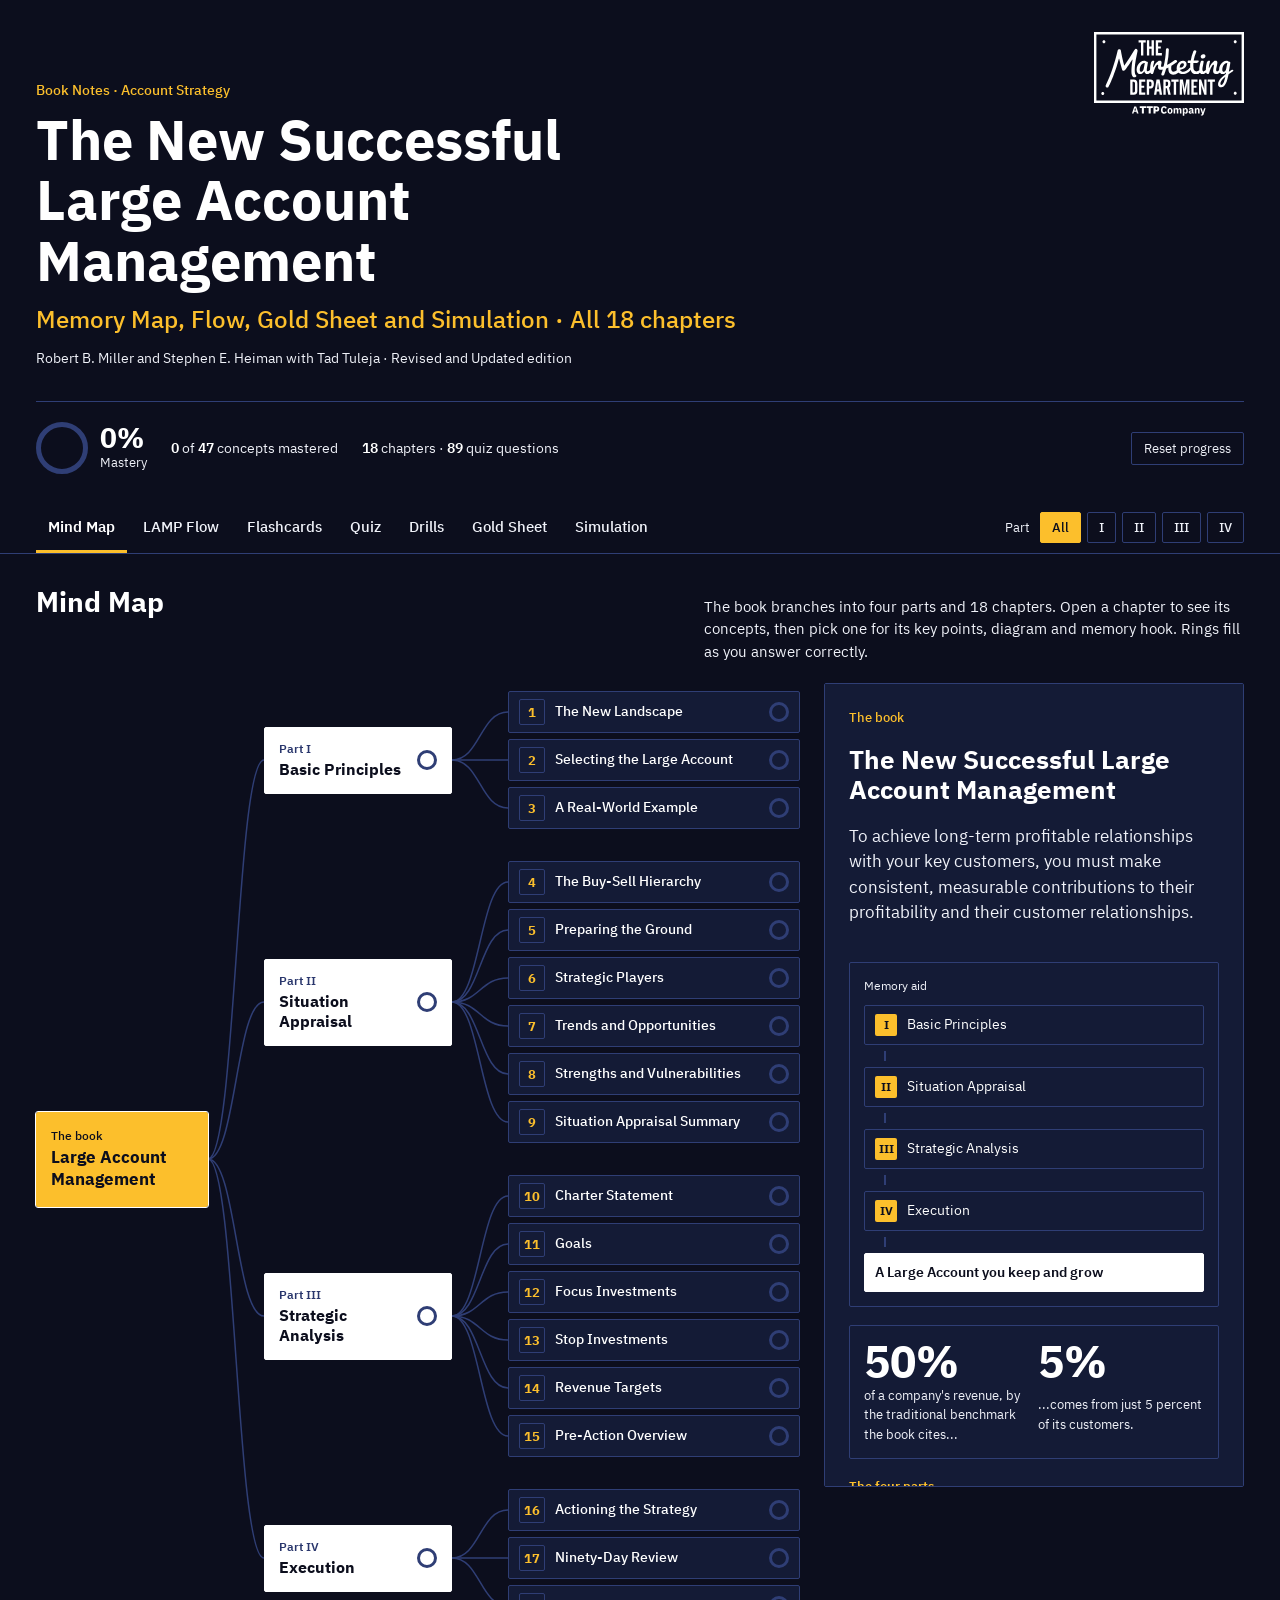
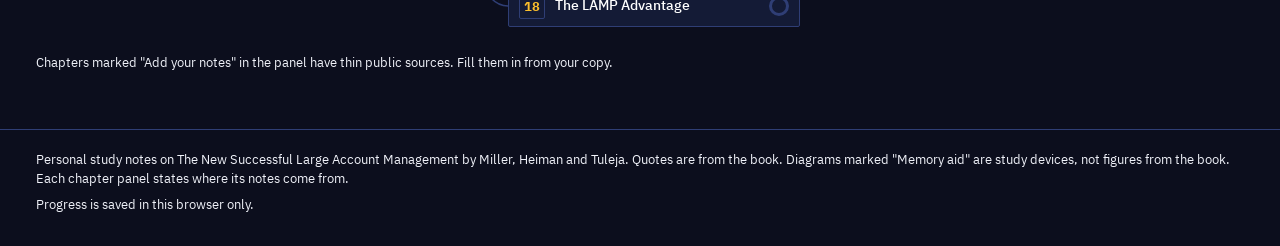
==== commit 18c58828: "Add LAMP Flow, Gold Sheet workspace and account simulation LAMP Flow shows the book as a six-stage p" ====
--- a/books/large-account-management/index.html
+++ b/books/large-account-management/index.html
@@ -384,6 +384,189 @@
   .dg-grid.g3 { grid-template-columns: 1fr; }
   .bins.b2 { grid-template-columns: 1fr; }
 }
+/* ---------- v3: Flow, Gold Sheet, Simulation ---------- */
+body[data-view="flow"] .chips, body[data-view="gold"] .chips, body[data-view="sim"] .chips { display: none; }
+.sar { display: inline-block; width: .9em; height: .9em; vertical-align: -0.08em; }
+.amt { white-space: nowrap; font-variant-numeric: tabular-nums; }
+.k-lab, .fl-why .k, .sd-io .k, .sd-tools .k, .charter-band .k { font-size: 12px; font-weight: 600; color: var(--accent); }
+
+/* Flow */
+.fl-frame { display: grid; gap: 12px; }
+.fl-why { display: flex; flex-wrap: wrap; align-items: center; gap: 8px 12px; font-size: 14px; color: var(--fg-2); }
+.stages { list-style: none; margin: 0; padding: 0; display: grid; grid-template-columns: repeat(6, minmax(0, 1fr)); gap: 0; counter-reset: s; }
+.stages li { position: relative; display: flex; }
+.stages li + li::before { content: ""; position: absolute; left: -9px; top: 50%; width: 10px; height: 10px; border-top: 2px solid var(--accent); border-right: 2px solid var(--accent); transform: translateY(-50%) rotate(45deg); z-index: 2; }
+.stage { flex: 1; margin: 0 6px; display: grid; gap: 2px; justify-items: start; text-align: left; background: var(--panel); border: 1px solid var(--line); border-radius: var(--r); padding: 12px; min-height: 92px; }
+.stage .sn { font-size: 12px; font-weight: 700; color: var(--accent); }
+.stage b { font-size: 17px; font-weight: 700; }
+.stage small { font-size: 12px; color: var(--fg-2); }
+.stage:hover { border-color: var(--fg-2); }
+.stage[aria-pressed="true"] { background: var(--accent); border-color: var(--accent); color: var(--tmd-dark); }
+.stage[aria-pressed="true"] .sn, .stage[aria-pressed="true"] small { color: var(--tmd-dark); }
+.loop { margin: 0 6px; border: 2px dashed var(--line); border-top: 0; height: 18px; margin-left: calc(100% / 6 * 2 + 6px); position: relative; }
+.loop span { position: absolute; right: 8px; top: 20px; font-size: 12px; color: var(--fg-2); }
+.stage-detail { margin-top: 36px; display: grid; grid-template-columns: minmax(0, 1.1fr) minmax(0, 1fr); gap: 16px; background: var(--panel); border: 1px solid var(--line); border-radius: var(--r); padding: 20px; }
+.sd-main { display: grid; gap: 10px; align-content: start; }
+.sd-main h3 { font-size: 26px; font-weight: 700; }
+.sd-does { font-size: 16px; color: var(--fg-2); max-width: 60ch; }
+.sd-io { display: grid; grid-template-columns: 1fr 1fr; gap: 8px; }
+.sd-io > div { border: 1px solid var(--line); border-radius: var(--r); padding: 10px; display: grid; gap: 4px; align-content: start; }
+.sd-io p { font-size: 14px; }
+.sd-tools { display: grid; gap: 8px; align-content: start; }
+.tools { display: flex; flex-wrap: wrap; gap: 6px; }
+.tool { display: inline-flex; align-items: center; gap: 6px; background: none; border: 1px solid var(--line); border-radius: var(--r); padding: 6px 10px; font-size: 13px; font-weight: 500; color: var(--fg); }
+.tool:hover { border-color: var(--accent); }
+.tool .ring { display: inline-flex; }
+.tool .ring svg { width: 14px; height: 14px; }
+.tool.sm { padding: 4px 8px; font-size: 12px; align-self: center; }
+.thread-head { margin-top: 40px; display: flex; flex-wrap: wrap; justify-content: space-between; align-items: end; gap: 12px 24px; }
+.thread-head h3 { font-size: 24px; font-weight: 700; }
+.thread-head p { color: var(--fg-2); font-size: 15px; }
+.switch { display: flex; align-items: center; gap: 8px; font-size: 14px; color: var(--fg-2); cursor: pointer; }
+.switch input { width: 18px; height: 18px; accent-color: var(--tmd-gold); }
+.charter-band { margin-top: 16px; display: flex; flex-wrap: wrap; gap: 6px 12px; align-items: center; border: 1px solid var(--accent); border-radius: var(--r); padding: 10px 14px; font-size: 14px; }
+.linkd { background: none; border: 0; padding: 0; color: var(--accent); font-weight: 600; text-decoration: underline; text-underline-offset: 3px; font-size: inherit; }
+.thread { list-style: none; margin: 12px 0 0; padding: 0; display: grid; gap: 0; max-width: 820px; }
+.tn { display: flex; gap: 8px; align-items: stretch; }
+.tn > button:first-child { flex: 1; min-width: 0; display: flex; gap: 12px; align-items: flex-start; text-align: left; background: var(--panel); border: 1px solid var(--line); border-radius: var(--r); padding: 12px 14px; opacity: .45; }
+.tn.on > button:first-child { opacity: 1; }
+.tn.cur > button:first-child { border-color: var(--accent); outline: 1px solid var(--accent); }
+.tn .sn { flex: none; width: 26px; height: 26px; display: grid; place-items: center; font-size: 12px; font-weight: 700; background: var(--accent); color: var(--tmd-dark); border-radius: var(--r); }
+.tb { display: grid; gap: 2px; min-width: 0; }
+.tb b { font-size: 16px; font-weight: 700; }
+.tb small { font-size: 12px; color: var(--fg-2); }
+.tex { margin-top: 6px; font-size: 14px; background: var(--tmd-white); color: var(--tmd-dark); border-radius: var(--r); padding: 8px 10px; }
+.tl { margin-left: 26px; border-left: 2px solid var(--line); padding: 8px 0 8px 22px; font-size: 14px; color: var(--fg-2); min-height: 18px; }
+.tl.on { border-left-color: var(--accent); }
+.tl.cur span { color: var(--fg); font-weight: 500; }
+.thread-ctl { margin-top: 16px; display: flex; gap: 12px; align-items: center; flex-wrap: wrap; font-size: 14px; color: var(--fg-2); }
+.btn:disabled, .btn-ghost:disabled { opacity: .4; cursor: default; }
+
+/* Gold Sheet */
+.gs-bar { display: flex; flex-wrap: wrap; justify-content: space-between; align-items: center; gap: 10px 16px; margin-bottom: 16px; font-size: 14px; color: var(--fg-2); }
+.gs-actions { display: flex; flex-wrap: wrap; gap: 8px; align-items: center; }
+.badge { display: inline-block; background: var(--accent); color: var(--tmd-dark); font-size: 12px; font-weight: 600; padding: 3px 8px; border-radius: var(--r); margin-right: 6px; }
+.badge.mine { background: var(--tmd-teal-dark); color: var(--tmd-white); }
+.gs { display: grid; grid-template-columns: minmax(0, 1fr) 340px; gap: 20px; align-items: start; }
+.sheet { padding: 0 0 8px; overflow: hidden; }
+.sh-head { background: var(--accent); color: var(--tmd-dark); padding: 14px 24px; display: flex; flex-wrap: wrap; justify-content: space-between; align-items: baseline; gap: 4px 16px; }
+.sh-head span { font-size: 22px; font-weight: 700; }
+.sh-head small { font-size: 13px; font-weight: 500; }
+.gs-sec { padding: 18px 24px; border-top: 1px solid var(--tmd-blue-light); display: grid; gap: 10px; }
+.gs-sec h3 { font-size: 16px; font-weight: 700; color: var(--tmd-blue); display: flex; flex-wrap: wrap; align-items: center; gap: 8px; }
+.sl { width: 24px; height: 24px; display: inline-grid; place-items: center; background: var(--tmd-blue); color: var(--tmd-white); font-size: 12px; border-radius: var(--r); }
+.gch { background: none; border: 1px solid var(--tmd-blue-light); color: var(--tmd-blue); border-radius: var(--r); padding: 2px 8px; font-size: 12px; font-weight: 600; }
+.gch:hover { border-color: var(--tmd-blue); }
+.gl { display: block; font-size: 12px; font-weight: 600; color: var(--tmd-blue); margin-bottom: 4px; }
+.hint { font-size: 13px; color: var(--tmd-dark); }
+.gi { width: 100%; min-width: 0; font: inherit; font-size: 14px; color: var(--tmd-dark); background: var(--tmd-blue-light); border: 1px solid var(--tmd-blue-light); border-radius: var(--r); padding: 8px 10px; }
+.gi:focus { outline: none; border-color: var(--tmd-blue); background: var(--tmd-white); }
+select.gi { padding: 7px 8px; }
+textarea.gi { resize: vertical; margin-bottom: 12px; }
+.row2, .row3, .row4 { display: grid; gap: 12px; }
+.row2 { grid-template-columns: repeat(2, minmax(0, 1fr)); }
+.row3 { grid-template-columns: repeat(3, minmax(0, 1fr)); }
+.row4 { grid-template-columns: repeat(4, minmax(0, 1fr)); }
+.three { display: grid; gap: 6px; }
+.pair { display: grid; grid-template-columns: minmax(0, 1fr) 150px; gap: 6px; margin-bottom: 6px; }
+.money { display: flex; align-items: center; gap: 6px; color: var(--tmd-dark); }
+.money .sar { flex: none; }
+.ladder { display: flex; gap: 4px; align-items: stretch; flex-wrap: wrap; }
+.rung { flex: 1 1 0; min-width: 0; min-height: 40px; border: 1px solid var(--tmd-blue-light); border-radius: var(--r); padding: 6px; display: flex; flex-wrap: wrap; gap: 4px; align-items: center; }
+.rung .k { font-size: 12px; font-weight: 700; color: var(--tmd-blue); margin-right: 2px; }
+.rung i { font-style: normal; font-size: 11px; font-weight: 600; background: var(--tmd-blue-light); color: var(--tmd-blue); padding: 1px 5px; border-radius: var(--r); }
+.rung.now { border-color: var(--tmd-blue); }
+.rung.tgt { background: var(--tmd-gold-light); border-color: var(--tmd-gold-dark); }
+.gap { width: 10px; border-left: 2px dashed var(--tmd-gold-dark); }
+.ptable { display: grid; gap: 6px; }
+.prow { display: grid; grid-template-columns: minmax(0, 1.3fr) 170px minmax(0, 1fr) auto; gap: 6px; align-items: center; }
+.btn-ghost.x { color: var(--tmd-blue); border-color: var(--tmd-blue-light); }
+.btn.sm { padding: 6px 12px; font-size: 13px; justify-self: start; }
+.sheet .btn.alt { color: var(--tmd-blue); border-color: var(--tmd-blue); }
+.goal-row, .sso-row { display: flex; flex-wrap: wrap; gap: 6px; align-items: center; font-size: 14px; color: var(--tmd-dark); padding: 10px; border: 1px solid var(--tmd-blue-light); border-radius: var(--r); margin-bottom: 6px; }
+.goal-row .gi, .sso-row .gi { width: auto; flex: 1 1 140px; }
+.goal-row select.gi { flex: 0 1 auto; }
+.sso-row .money { flex: 1 1 140px; }
+.sso-row input[type="date"] { flex: 0 1 160px; }
+.preview { font-size: 15px; color: var(--tmd-dark); background: var(--tmd-gold-light); border-radius: var(--r); padding: 10px 12px; }
+.preview:empty { display: none; }
+.checks { border: 1px solid var(--tmd-blue-light); border-radius: var(--r); padding: 10px 12px; display: grid; gap: 6px; margin: 0; }
+.checks legend { font-size: 12px; font-weight: 600; color: var(--tmd-blue); padding: 0 4px; display: flex; gap: 6px; align-items: center; }
+.checks label { display: flex; gap: 8px; align-items: flex-start; font-size: 14px; color: var(--tmd-dark); }
+.checks input { width: 16px; height: 16px; margin-top: 3px; accent-color: var(--tmd-blue); flex: none; }
+.bracket { display: grid; gap: 4px; }
+.br { display: grid; grid-template-columns: 80px minmax(0, 1fr) auto; gap: 8px; align-items: center; font-size: 13px; color: var(--tmd-dark); }
+.br i { display: block; height: 14px; border: 1px solid var(--tmd-blue); border-radius: var(--r); }
+.br i.on { background: var(--tmd-blue); }
+.br b { font-weight: 600; }
+.gs-check { position: sticky; top: calc(env(safe-area-inset-top, 0px) + 72px); background: var(--panel); border: 1px solid var(--line); border-radius: var(--r); padding: 18px; display: grid; gap: 12px; max-height: calc(100vh - 96px); overflow-y: auto; }
+.gc-top { display: flex; gap: 12px; align-items: center; }
+.gc-top svg { width: 56px; height: 56px; }
+.gc-top b { display: block; font-size: 28px; font-weight: 700; line-height: 1; }
+.gc-top span { font-size: 13px; color: var(--fg-2); }
+.gc-sub { font-size: 13px; color: var(--fg-2); }
+.gc-list { list-style: none; margin: 0; padding: 0; display: grid; gap: 6px; }
+.gc-list li { display: grid; grid-template-columns: 52px minmax(0, 1fr); gap: 8px; align-items: start; }
+.gc-list .tag { font-size: 11px; font-weight: 700; text-align: center; padding: 3px 0; border-radius: var(--r); }
+.gc-list li.ok .tag { background: var(--tmd-teal-dark); color: var(--tmd-white); }
+.gc-list li.warn .tag { background: var(--tmd-red-dark); color: var(--tmd-white); }
+.gc-list li.todo .tag { background: var(--accent); color: var(--tmd-dark); }
+.gc-list li.info .tag { border: 1px solid var(--fg-2); color: var(--fg-2); }
+.gc-list button { background: none; border: 0; padding: 0; text-align: left; font-size: 13px; color: var(--fg); line-height: 1.4; }
+.gc-list button:hover { text-decoration: underline; }
+
+/* Simulation */
+.sim-wrap { max-width: 820px; margin: 0 auto; display: grid; gap: 16px; }
+.meters { display: grid; grid-template-columns: 1.4fr 1fr auto; gap: 12px; }
+.meter { background: var(--panel); border: 1px solid var(--line); border-radius: var(--r); padding: 10px 12px; display: grid; gap: 6px; align-content: start; min-width: 0; }
+.meter > span { font-size: 12px; font-weight: 600; color: var(--accent); }
+.meter b { font-size: 13px; font-weight: 600; }
+.meter .big2 { font-size: 24px; font-weight: 700; font-variant-numeric: tabular-nums; }
+.lvbar { display: grid; grid-template-columns: repeat(5, 1fr); gap: 4px; }
+.lvbar i { height: 10px; border: 1px solid var(--line); border-radius: var(--r); }
+.lvbar i.on { background: var(--accent); border-color: var(--accent); }
+.lvbar i.ch { margin-right: 6px; }
+.resbar { height: 10px; border: 1px solid var(--line); border-radius: var(--r); }
+.resbar i { display: block; height: 100%; background: var(--tmd-teal-dark); transition: width .4s; }
+.sim-card { padding: 28px; display: grid; gap: 16px; }
+.sim-title { font-size: 28px; font-weight: 700; color: var(--tmd-dark); }
+.sim-card > p { font-size: 16px; }
+.sim-text { font-size: clamp(17px, 2.2vw, 20px); font-weight: 500; line-height: 1.45; }
+.dark-pts li { color: var(--tmd-dark); }
+.dark-pts li::before { background: var(--tmd-blue); }
+.opt.mid { background: var(--tmd-gold-light); border-color: var(--tmd-gold-dark); }
+.opt.mid .k { background: var(--tmd-gold-dark); border-color: var(--tmd-gold-dark); color: var(--tmd-dark); }
+.why b.mid { color: var(--tmd-gold-dark); }
+.okt { color: var(--tmd-teal-dark); font-weight: 600; }
+.midt { color: var(--tmd-gold-dark); font-weight: 600; }
+.badt { color: var(--tmd-red-dark); font-weight: 600; }
+
+@media (max-width: 1060px) {
+  .gs { grid-template-columns: minmax(0, 1fr); }
+  .gs-check { position: static; max-height: none; order: -1; }
+  .stages { grid-template-columns: repeat(3, minmax(0, 1fr)); row-gap: 12px; }
+  .stages li:nth-child(4)::before { display: none; }
+  .loop { display: none; }
+  .stage-detail { grid-template-columns: minmax(0, 1fr); margin-top: 16px; }
+}
+@media (max-width: 760px) {
+  .stages { grid-template-columns: minmax(0, 1fr); }
+  .stages li + li::before { left: 50%; top: -9px; transform: translateX(-50%) rotate(135deg); }
+  .stages li:nth-child(4)::before { display: block; }
+  .stage { margin: 0; min-height: 0; grid-template-columns: auto 1fr auto; align-items: baseline; gap: 10px; }
+  .sd-io { grid-template-columns: 1fr; }
+  .row2, .row3, .row4 { grid-template-columns: minmax(0, 1fr); }
+  .prow { grid-template-columns: minmax(0, 1fr) minmax(0, 1fr); }
+  .prow > input:first-child { grid-column: 1 / -1; }
+  .pair { grid-template-columns: minmax(0, 1fr); }
+  .gs-sec { padding: 16px; }
+  .sh-head { padding: 12px 16px; }
+  .meters { grid-template-columns: minmax(0, 1fr) minmax(0, 1fr); }
+  .meters .meter:first-child { grid-column: 1 / -1; }
+  .sim-card { padding: 20px; }
+  .br { grid-template-columns: 64px minmax(0, 1fr); }
+  .br b { grid-column: 2; }
+}
 </style>
 
 <header class="hero">
@@ -392,7 +575,7 @@
     <div class="hero-text">
       <p class="crumb">Book Notes · Account Strategy</p>
       <h1>The New Successful Large Account Management</h1>
-      <p class="sub">Memory Map · All 18 chapters</p>
+      <p class="sub">Memory Map, Flow, Gold Sheet and Simulation · All 18 chapters</p>
       <p class="meta">Robert B. Miller and Stephen E. Heiman with Tad Tuleja · Revised and Updated edition</p>
     </div>
     <div class="progress">
@@ -407,9 +590,12 @@
   <div class="wrap bar-in">
     <div class="tabs" role="tablist">
       <button class="tab" role="tab" id="tab-map" data-view="map" type="button">Mind Map</button>
+      <button class="tab" role="tab" id="tab-flow" data-view="flow" type="button">LAMP Flow</button>
       <button class="tab" role="tab" id="tab-cards" data-view="cards" type="button">Flashcards</button>
       <button class="tab" role="tab" id="tab-quiz" data-view="quiz" type="button">Quiz</button>
       <button class="tab" role="tab" id="tab-drills" data-view="drills" type="button">Drills</button>
+      <button class="tab" role="tab" id="tab-gold" data-view="gold" type="button">Gold Sheet</button>
+      <button class="tab" role="tab" id="tab-sim" data-view="sim" type="button">Simulation</button>
     </div>
     <div class="chips" role="group" aria-label="Part filter">
       <span>Part</span>
@@ -434,6 +620,14 @@
     </div>
   </section>
 
+  <section class="view" id="view-flow" aria-labelledby="tab-flow" hidden>
+    <div class="view-head">
+      <h2>LAMP Flow</h2>
+      <p>The whole book as one process. Pick a stage to see what it does, what it takes in, what it produces and which tools it uses. Then follow the thread that links the appraisal to the revenue.</p>
+    </div>
+    <div id="flow"></div>
+  </section>
+
   <section class="view" id="view-cards" aria-labelledby="tab-cards" hidden>
     <div class="view-head">
       <h2>Flashcards</h2>
@@ -457,6 +651,21 @@
     </div>
     <div class="dr-tabs" id="drTabs"></div>
     <div class="drill" id="drill"></div>
+  </section>
+  <section class="view" id="view-gold" aria-labelledby="tab-gold" hidden>
+    <div class="view-head">
+      <h2>Gold Sheet</h2>
+      <p>Apply the book to a real client. Fill in one page, section by section, and the plan check tells you what the book's rules say is missing.</p>
+    </div>
+    <div id="gold"></div>
+  </section>
+
+  <section class="view" id="view-sim" aria-labelledby="tab-sim" hidden>
+    <div class="view-head">
+      <h2>Simulation</h2>
+      <p>Eleven decisions on one fictional account, from selection to the 90-day review. Every choice is scored and explained.</p>
+    </div>
+    <div class="sim-wrap" id="sim"></div>
   </section>
 </main>
 
@@ -1214,6 +1423,149 @@
 ];
 
 /* =====================================================================
+   CONTENT v3: Flow stages, the golden thread, simulation scenario.
+   ===================================================================== */
+const SAR = `<svg class="sar" xmlns="http://www.w3.org/2000/svg" width="1em" height="1em" fill="currentColor" role="img" aria-label="Saudi Riyal" viewBox="0 0 1124.14 1256.39"><path d="M699.62,1113.02h0c-20.06,44.48-33.32,92.75-38.4,143.37l424.51-90.24c20.06-44.47,33.31-92.75,38.4-143.37l-424.51,90.24Z"></path><path d="M1085.73,895.8c20.06-44.47,33.32-92.75,38.4-143.37l-330.68,70.33v-135.2l292.27-62.11c20.06-44.47,33.32-92.75,38.4-143.37l-330.68,70.27V66.13c-50.67,28.45-95.67,66.32-132.25,110.99v403.35l-132.25,28.11V0c-50.67,28.44-95.67,66.32-132.25,110.99v525.69l-295.91,62.88c-20.06,44.47-33.33,92.75-38.42,143.37l334.33-71.05v170.26l-358.3,76.14c-20.06,44.47-33.32,92.75-38.4,143.37l375.04-79.7c30.53-6.35,56.77-24.4,73.83-49.24l68.78-101.97v-.02c7.14-10.55,11.3-23.27,11.3-36.97v-149.98l132.25-28.11v270.4l424.53-90.28Z"></path></svg>`;
+const money = n => `<span class="amt">${SAR}&#8202;${Number(n).toLocaleString("en-US")}</span>`;
+
+const STAGES = [
+  { id: "s1", k: "Select", ch: [2], tools: ["traps", "diag", "port", "fop", "qs"],
+    does: `Choose the few accounts worth a full plan, and define the exact Field of Play inside each one.`,
+    out: `A short list of Large Accounts, each with a defined Field of Play.` },
+  { id: "s2", k: "Gather", ch: [5], tools: ["gather"],
+    does: `Collect the facts before judging: key players, revenue history, industry trends, business and organizational issues, and how the account sees you and your competitors.`,
+    out: `A fact base the whole team shares.` },
+  { id: "s3", k: "Appraise", ch: [4, 6, 7, 8, 9], tools: ["bsh5", "perceive", "players", "sponsor", "coach", "anti", "flags", "trends", "opps", "kpi", "strengths", "vuln", "gold"],
+    does: `Read your position through the customer's eyes: your level on the Buy-Sell Hierarchy, the Strategic Players, the account's Trends, Opportunities and KPIs, your Strengths and your Critical Vulnerability.`,
+    out: `The Situation Appraisal: the left column of the Gold Sheet, three critical items per area.` },
+  { id: "s4", k: "Strategize", ch: [10, 11, 12, 13, 14, 15], tools: ["charter4", "chartest", "goaltpl", "goalcheck", "focus", "stop", "rtwhy", "sso", "bracket", "preact"],
+    does: `Write the Charter Statement, set relational Goals, decide where to invest and what to stop, then set Revenue Targets built from Single Sales Objectives. Check the whole plan before acting.`,
+    out: `A plan: Charter, Goals, Focus and Stop Investments, Revenue Targets and SSOs.` },
+  { id: "s5", k: "Execute", ch: [16], tools: ["act4", "programs", "buyin"],
+    does: `Secure buy-in on both sides, then run information gathering, sales and support programs, action items and reviews.`,
+    out: `The plan in motion, owned by a cross-functional team.` },
+  { id: "s6", k: "Review", ch: [17], tools: ["review90"],
+    does: `Every ninety days, check what's working and update the appraisal and plan before you're locked in.`,
+    out: `An updated plan that loops back into the appraisal.` }
+];
+
+const THREAD = [
+  { k: "Trend", c: "trends", ch: 7, ex: `Customers are moving everyday banking to mobile apps.`,
+    link: `A Trend acting on the Field of Play creates an Opportunity for the account.` },
+  { k: "Field of Play Opportunity", c: "opps", ch: 7, ex: `Grow digital account openings among first-time customers.`,
+    link: `You address that Opportunity with a Strength the account actually values.` },
+  { k: "Strategic Strength", c: "strengths", ch: 8, ex: `Our performance marketing and analytics team.`,
+    link: `A Goal states that you helped achieve the Opportunity through that Strength.` },
+  { k: "Goal", c: "goaltpl", ch: 11, ex: `Be recognized by Retail Digital as the partner who helped grow digital account openings through performance marketing.`,
+    link: `Focus Investments put resources where they serve your Goals and the biggest-payoff Opportunities.` },
+  { k: "Focus Investment", c: "focus", ch: 12, ex: `An analytics lead embedded with Retail Digital two days a week.`,
+    link: `Sales and support programs then move specific Single Sales Objectives forward.` },
+  { k: "Single Sales Objective", c: "sso", ch: 14, exHtml: () => `To deliver to Retail Digital a 12-month acquisition program for ${money(1200000)} by 31 March 2027.`,
+    link: `Single Sales Objectives add up to the Revenue Target, which quantifies the yield of your Focus Investments.` },
+  { k: "Revenue Target", c: "rtwhy", ch: 14, exHtml: () => `Realistic: ${money(2000000)} from Retail Digital over two years.`, link: null }
+];
+
+/* Fictional example account used across the Flow, Gold Sheet and Simulation. */
+const EXAMPLE_SHEET = {
+  example: true,
+  account: "Northwind Bank (fictional)", fop: "Retail Digital division",
+  lvlLast: "2", lvlNow: "3", lvlTarget: "4",
+  players: [
+    { name: "Head of Retail Digital", type: "sponsor", owner: "Account director" },
+    { name: "Strategy manager (former colleague)", type: "coach", owner: "Account lead" },
+    { name: "CFO office, procurement lead", type: "anti", owner: "Agency CEO" },
+    { name: "New Chief Customer Officer", type: "player", owner: "" }],
+  trends: ["Customers are moving everyday banking to mobile apps.", "New digital-only banks are entering the market.", ""],
+  opps: ["Grow digital account openings among first-time customers.", "Cut drop-off in the app onboarding journey.", ""],
+  kpis: ["Digital account openings per month", "Onboarding completion rate", ""],
+  strengths: ["Performance marketing and analytics team", "Bilingual content studio", ""],
+  vuln: "No relationship yet with the new Chief Customer Officer.",
+  charter: { value: "more digital account openings at a lower cost per account", solution: "a performance marketing and analytics program", gain: "a long-term, growing partnership with Northwind's retail business" },
+  charterChecks: [true, true, false, false],
+  goals: [
+    { verb: "recognized", who: "Retail Digital", as: "partner", opp: "0", str: "0" },
+    { verb: "seen", who: "the Chief Customer Officer", as: "expert", opp: "1", str: "0" }],
+  focus: [{ t: "Embed an analytics lead with Retail Digital two days a week", addr: "opp" }, { t: "Executive meeting between our CEO and the Chief Customer Officer", addr: "vuln" }, { t: "", addr: "" }],
+  stop: [{ t: "Quarterly print newsletter nobody at the bank mentions", why: "novalue" }, { t: "", why: "" }, { t: "", why: "" }],
+  rt: { period: "2", high: "3500000", low: "1200000", real: "2000000" },
+  ssos: [
+    { amt: "a 12-month", what: "acquisition program", rev: "1200000", date: "2027-03-31" },
+    { amt: "one", what: "onboarding journey redesign", rev: "450000", date: "2026-12-31" },
+    { amt: "", what: "", rev: "", date: "" }],
+  review: ""
+};
+
+/* ---------------- Simulation ---------------- */
+const SIM = [
+  { scene: "Choosing accounts", c: "port",
+    text: `You lead a marketing agency's client service team. Leadership asks which of your 40 clients should get a full Large Account plan.`,
+    opts: [
+      { t: `All 40. Every client deserves strategic treatment.`, pts: 0, res: -30, fb: `Trap 1: by definition, not everyone can be strategic. Spreading a full plan across 40 clients burns your resources.` },
+      { t: `The top five by revenue.`, pts: 1, res: 0, fb: `Better, but Trap 2: revenue is only part of the assessment. Costs, growth and relationship potential matter too.` },
+      { t: `A short list weighed on revenue, cost to serve, growth potential and relationship potential.`, pts: 2, res: 0, fb: `Right. That is the Portfolio Analysis: all four factors, never one.` }] },
+  { scene: "A famous name calls", c: "traps",
+    text: `A household-name brand wants to work with you, but asks for free extra work and exclusive terms before signing anything.`,
+    opts: [
+      { t: `Accept. The logo is worth it.`, pts: 0, res: -20, fb: `The Blue Ribbon trap. Famous names can hold vendors hostage. An account only deserves the royal treatment if it treats you like royalty.` },
+      { t: `Run a Preliminary Diagnosis. If you are still uncertain, say no.`, pts: 2, res: 0, fb: `Right. Surface hidden problems before they become overwhelming. If still uncertain, the answer is probably no.` },
+      { t: `Accept, but cap the free work.`, pts: 1, res: -10, fb: `A compromise, but you still commit resources before testing whether value can flow both ways.` }] },
+  { scene: "Defining the Field of Play", c: "fop",
+    text: `You choose Northwind Bank (fictional). It is huge: retail, corporate and Islamic banking, plus 13 regions. Your contacts and results are in Retail Digital.`,
+    opts: [
+      { t: `Write one plan for the whole bank.`, pts: 0, res: -10, fb: `Too big to plan as one block. Define a Field of Play you can actually cover.` },
+      { t: `Make Retail Digital the Field of Play.`, pts: 2, res: 0, fb: `Right. A specific division where you have access and growth potential. The Charter, Goals and Targets will be written for it.` },
+      { t: `Write 13 regional plans at once.`, pts: 0, res: -20, fb: `That multiplies the work without focus. Start with one Field of Play.` }] },
+  { scene: "Where do you stand?", c: "perceive",
+    text: `Your main contact is a marketing manager. Your conversations are about campaign specs and deadlines. Your team says, "We're strategic partners."`,
+    opts: [
+      { t: `Agree. We're at level 4 or 5.`, pts: 0, res: 0, fb: `The customer decides your level, not you. Talking specs with a mid-level contact suggests level 2 or 3.` },
+      { t: `Check who your contacts are, what you talk about and what you share. That points to level 2 or 3.`, pts: 2, res: 0, lvl: 0, fb: `Right. Use the book's questions: where your contacts sit on the ladder, what you talk about, what you share.` },
+      { t: `Assume level 1 to stay humble.`, pts: 1, res: 0, fb: `Honest, but not evidence-based. Judge from the customer's perception, not modesty.` }] },
+  { scene: "Mapping the players", c: "sponsor",
+    text: `The Head of Retail Digital has authority over the division, influence with leadership and loves your work. The CFO's office favors a rival agency. A former colleague on the strategy team tells you where the bank is heading.`,
+    opts: [
+      { t: `Sponsor: Head of Retail Digital. Anti-Sponsor: CFO's office. Strategic Coach: the strategy colleague.`, pts: 2, res: 0, fb: `Right. Authority, influence and support make a Sponsor. Guidance on direction makes a Coach. Working against you makes an Anti-Sponsor.` },
+      { t: `All three are Sponsors.`, pts: 0, res: 0, fb: `Only one meets the Sponsor criteria. The CFO's office works against you and must be planned for.` },
+      { t: `Focus on the Head of Digital and ignore the rest.`, pts: 0, res: 0, fb: `Ignoring an Anti-Sponsor doesn't make them go away, and the Coach is valuable guidance.` }] },
+  { scene: "An uncovered base", c: "flags",
+    text: `The bank appoints a new Chief Customer Officer. Nobody on your team knows them.`,
+    opts: [
+      { t: `Wait until they contact you.`, pts: 0, res: 0, lvl: -1, fb: `An uncovered base is a red flag. Waiting leaves the space to your rival.` },
+      { t: `Treat it as a red flag: ask your Coach for context and assign an executive counterpart.`, pts: 2, res: -5, fb: `Right. Cover the base, align your people with theirs, and use executive involvement.` },
+      { t: `Email them a capabilities brochure.`, pts: 1, res: 0, fb: `Something, but a brochure is level 2 talk. Build a real relationship with a counterpart.` }] },
+  { scene: "Writing the charter", c: "charter4",
+    text: `Pick the best Charter Statement draft.`,
+    opts: [
+      { t: `"We will become Northwind's number one agency and grow our fees by 30 percent."`, pts: 0, res: 0, fb: `It only says what you gain. A charter starts with the value the Field of Play will gain.` },
+      { t: `"Retail Digital will gain more digital account openings at a lower cost through the performance marketing program we provide. In return, we will gain a long-term, growing partnership."`, pts: 2, res: 0, lvl: 1, fb: `Right. Field of Play, value, solution, and what you gain in return. They would recognize you even without your name on it.` },
+      { t: `"We provide high-quality creative services at competitive prices."`, pts: 0, res: 0, fb: `That is a product claim. It answers none of the charter's four questions.` }] },
+  { scene: "Where to invest", c: "stop",
+    text: `Budget is tight. Your team runs a quarterly newsletter nobody at the bank mentions, and chases an RFP where a rival is deeply entrenched. Retail Digital wants analytics help.`,
+    opts: [
+      { t: `Keep everything running. Stopping looks bad.`, pts: 0, res: -20, fb: `Stopping is strategy. Activities with no endorsed value, or on the outside track, drain resources.` },
+      { t: `Stop the newsletter and the RFP chase, and fund an analytics lead embedded with Retail Digital.`, pts: 2, res: 10, lvl: 1, fb: `Right. Stop Investments free resources for a Focus Investment that serves a Goal and a big-payoff Opportunity.` },
+      { t: `Cut the analytics idea to save money.`, pts: 0, res: 0, fb: `That cuts the one investment with a real payoff chance and keeps the ones without.` }] },
+  { scene: "Setting the objective", c: "sso",
+    text: `Pick the valid Single Sales Objective.`,
+    opts: [
+      { t: `"Deliver campaigns and social media to the bank this year."`, pts: 0, res: 0, fb: `It uses "and", has no amount or revenue, and "this year" isn't a date.` },
+      { tHtml: () => `"To deliver to Retail Digital a 12-month acquisition program for ${money(1200000)} by 31 March 2027."`, pts: 2, res: 0, fb: `Right. Field of Play, amount, solution, revenue and date. Truly single.` },
+      { t: `"Grow revenue with Northwind as much as possible."`, pts: 0, res: 0, fb: `Not specific, not measurable, not tied to a timeline.` }] },
+  { scene: "The chasm moment", c: "chasm",
+    text: `Your Sponsor asks why so many customers abandon the app sign-up at step 3.`,
+    opts: [
+      { t: `Pitch a new ad campaign to drive more traffic.`, pts: 0, res: 0, fb: `Pushing product when the customer raised a business problem. That keeps you below the chasm.` },
+      { t: `Analyze the sign-up funnel with their team and bring ideas to raise completion.`, pts: 2, res: -5, lvl: 1, fb: `Right. Contributing to a business issue is how you cross from level 3 to level 4.` },
+      { t: `Say it's outside your scope.`, pts: 0, res: 0, lvl: -1, fb: `That signals you only care about your deliverables. Level 4 suppliers help with business issues.` }] },
+  { scene: "The 90-day review", c: "review90",
+    text: `Three months in, your Sponsor is moving to a new role in another division.`,
+    opts: [
+      { t: `Stick to the plan. It was approved.`, pts: 0, res: 0, lvl: -1, fb: `A plan is a living document. Losing a Sponsor changes the appraisal.` },
+      { t: `Run the review now: update the players, develop a new Sponsor and adjust the plan.`, pts: 2, res: 0, fb: `Right. You must have at least one Sponsor. Review, adjust, then review again in ninety days.` },
+      { t: `Pause all work until things settle.`, pts: 0, res: -10, lvl: -1, fb: `Pausing hands momentum to your rival. Adjust the plan instead.` }] }
+];
+
+/* =====================================================================
    STATE + LOOKUPS
    ===================================================================== */
 const KEY = "lam-memory-v1";
@@ -1671,16 +2023,20 @@
 /* =====================================================================
    ROUTING + WIRING
    ===================================================================== */
-const VIEWS = ["map", "cards", "quiz", "drills"];
+const VIEWS = ["map", "flow", "cards", "quiz", "drills", "gold", "sim"];
 function go(v, fromHash) {
   if (!VIEWS.includes(v)) v = "map";
   UI.view = v;
+  document.body.dataset.view = v;
   VIEWS.forEach(n => { $("#view-" + n).hidden = n !== v; $("#tab-" + n).setAttribute("aria-selected", String(n === v)); });
   if (!fromHash && location.hash !== "#" + v) { try { history.replaceState(null, "", "#" + v); } catch (e) { location.hash = v; } }
   if (v === "map") requestAnimationFrame(drawLinks);
   if (v === "cards") renderCards();
   if (v === "quiz") renderQuiz();
   if (v === "drills") { renderDrillTabs(); renderDrill(false); }
+  if (v === "flow") renderFlow();
+  if (v === "gold") renderGold();
+  if (v === "sim") renderSim();
 }
 function setPart(pid) {
   UI.part = pid;
@@ -1718,6 +2074,360 @@
   if ("ResizeObserver" in window) new ResizeObserver(() => drawLinks()).observe($("#map"));
   try { window.claude && window.claude.hot && window.claude.hot.snapshot && window.claude.hot.snapshot(() => ({ view: UI.view, part: UI.part, sel: UI.sel })); } catch (e) {}
 }
+/* =====================================================================
+   FLOW VIEW
+   ===================================================================== */
+const FL = { stage: "s3", step: 0, ex: true };
+function chip(id) { const x = byId(id); return `<button class="tool" type="button" data-open="${id}">${esc(x.title)}<span class="ring">${darkRing(fracOf(id), 14, 3)}</span></button>`; }
+function renderFlow() {
+  const el = $("#flow"), st = STAGES.find(s => s.id === FL.stage);
+  let h = `<div class="fl-frame">
+    <div class="fl-why"><span class="k">Why</span><span>Chapter 1 explains why the landscape demands this process. Chapter 18 explains what it takes organization-wide.</span>
+      <button class="tool" type="button" data-open="c1">Chapter 1</button><button class="tool" type="button" data-open="c18">Chapter 18</button></div>
+    <ol class="stages">${STAGES.map((s, i) => `<li><button class="stage" type="button" data-stage="${s.id}" aria-pressed="${s.id === FL.stage}">
+      <span class="sn">${i + 1}</span><b>${s.k}</b><small>Ch ${s.ch.join(", ")}</small></button></li>`).join("")}</ol>
+    <div class="loop"><span>Every 90 days, the review loops back into the appraisal</span></div>
+  </div>
+  <div class="stage-detail">
+    <div class="sd-main"><p class="p-crumb">Stage ${STAGES.indexOf(st) + 1} of ${STAGES.length} · Chapter${st.ch.length > 1 ? "s" : ""} ${st.ch.join(", ")}</p>
+      <h3>${st.k}</h3><p class="sd-does">${esc(st.does)}</p>
+      <div class="sd-io"><div><span class="k">Takes in</span><p>${STAGES.indexOf(st) ? esc(STAGES[STAGES.indexOf(st) - 1].out) : "Your whole client list."}</p></div>
+      <div><span class="k">Produces</span><p>${esc(st.out)}</p></div></div></div>
+    <div class="sd-tools"><span class="k">Tools in this stage</span><div class="tools">${st.tools.map(chip).join("")}</div></div>
+  </div>
+  <div class="thread-head"><div><h3>The main thread through the book</h3><p>One chain links the appraisal to the money. Step through it link by link.</p></div>
+    <label class="switch"><input type="checkbox" id="exToggle"${FL.ex ? " checked" : ""}> Show the Northwind Bank example (fictional)</label></div>
+  <div class="charter-band"><span class="k">Above it all</span><span>Every link serves the <button class="linkd" type="button" data-open="charter4">Charter Statement</button>, and delivering it moves you up the <button class="linkd" type="button" data-open="bsh5">Buy-Sell Hierarchy</button>.</span></div>
+  <ol class="thread">`;
+  THREAD.forEach((t, i) => {
+    const on = i <= FL.step, cur = i === FL.step;
+    h += `<li class="tn${on ? " on" : ""}${cur ? " cur" : ""}"><button type="button" data-step="${i}"><span class="sn">${i + 1}</span><span class="tb"><b>${t.k}</b><small>Chapter ${t.ch}</small>
+      ${FL.ex ? `<span class="tex">${t.exHtml ? t.exHtml() : esc(t.ex)}</span>` : ""}</span></button><button class="tool sm" type="button" data-open="${t.c}">Open</button></li>`;
+    if (t.link) h += `<li class="tl${i < FL.step ? " on" : ""}${i === FL.step ? " cur" : ""}" aria-hidden="${i > FL.step}"><span>${i < FL.step + 1 ? esc(t.link) : "&nbsp;"}</span></li>`;
+  });
+  h += `</ol><div class="thread-ctl"><button class="btn alt" type="button" id="thPrev"${FL.step ? "" : " disabled"}>Previous link</button>
+    <span>${FL.step + 1} of ${THREAD.length}</span>
+    <button class="btn" type="button" id="thNext">${FL.step < THREAD.length - 1 ? "Next link" : "Start over"}</button></div>`;
+  el.innerHTML = h;
+  el.querySelectorAll("[data-stage]").forEach(b => b.addEventListener("click", () => { FL.stage = b.dataset.stage; renderFlow(); }));
+  el.querySelectorAll("[data-open]").forEach(b => b.addEventListener("click", () => openOnMap(b.dataset.open)));
+  el.querySelectorAll("[data-step]").forEach(b => b.addEventListener("click", () => { FL.step = +b.dataset.step; renderFlow(); }));
+  $("#exToggle").addEventListener("change", e => { FL.ex = e.target.checked; renderFlow(); });
+  $("#thPrev").addEventListener("click", () => { FL.step = Math.max(0, FL.step - 1); renderFlow(); });
+  $("#thNext").addEventListener("click", () => { FL.step = FL.step < THREAD.length - 1 ? FL.step + 1 : 0; renderFlow(); });
+}
+function openOnMap(id) {
+  if (UI.part !== "all" && partOf(id) !== UI.part) setPart("all");
+  go("map"); select(id, true);
+  const el = $(`#map [data-sel="${id}"]`); if (el && !isOverlay()) el.scrollIntoView({ block: "center", behavior: "smooth" });
+}
+
+/* =====================================================================
+   GOLD SHEET WORKSPACE
+   ===================================================================== */
+const GKEY = "lam-goldsheet-v1";
+const blankSheet = () => ({
+  example: false, account: "", fop: "", lvlLast: "", lvlNow: "", lvlTarget: "",
+  players: [{ name: "", type: "sponsor", owner: "" }],
+  trends: ["", "", ""], opps: ["", "", ""], kpis: ["", "", ""], strengths: ["", "", ""], vuln: "",
+  charter: { value: "", solution: "", gain: "" }, charterChecks: [false, false, false, false],
+  goals: [{ verb: "seen", who: "", as: "partner", opp: "", str: "" }],
+  focus: [{ t: "", addr: "" }, { t: "", addr: "" }, { t: "", addr: "" }],
+  stop: [{ t: "", why: "" }, { t: "", why: "" }, { t: "", why: "" }],
+  rt: { period: "2", high: "", low: "", real: "" },
+  ssos: [{ amt: "", what: "", rev: "", date: "" }, { amt: "", what: "", rev: "", date: "" }, { amt: "", what: "", rev: "", date: "" }],
+  review: ""
+});
+let G;
+try { G = JSON.parse(localStorage.getItem(GKEY)); } catch (e) {}
+if (!G || typeof G !== "object") G = JSON.parse(JSON.stringify(EXAMPLE_SHEET));
+function saveG() { try { localStorage.setItem(GKEY, JSON.stringify(G)); } catch (e) {} }
+const getP = p => p.split(".").reduce((o, k) => o == null ? o : o[k], G);
+function setP(p, v) { const ks = p.split("."), last = ks.pop(); const o = ks.reduce((a, k) => a[k], G); o[last] = v; }
+const LEVELS = ["", "1 · Commodity that meets specs", "2 · Good products and services", "3 · Dedicated service and support", "4 · Contributes to business issues", "5 · Contributes to organizational issues"];
+const PTYPES = [["sponsor", "Sponsor"], ["coach", "Strategic Coach"], ["anti", "Anti-Sponsor"], ["player", "Other Strategic Player"]];
+const ADDR = [["", "Addresses..."], ["player", "A Strategic Player"], ["process", "A broken process"], ["trend", "A Trend"], ["opp", "An Opportunity"], ["vuln", "Our Vulnerability"]];
+const WHY = [["", "Why stop?"], ["novalue", "No value or endorsement"], ["nogoal", "Not advancing a Goal"], ["outside", "Outside track vs entrenched rival"], ["notours", "Not our real business"], ["vacuum", "Information vacuum"], ["losing", "Losing time or money"]];
+const fid = p => "gs-" + p.replace(/\./g, "-");
+const inp = (p, ph, type) => `<input class="gi" id="${fid(p)}" data-p="${p}" type="${type || "text"}" value="${esc(getP(p) || "")}" placeholder="${esc(ph || "")}"${type === "number" ? ' inputmode="numeric" min="0" step="1000"' : ""}>`;
+const sel = (p, opts) => `<select class="gi" id="${fid(p)}" data-p="${p}">${opts.map(o => `<option value="${o[0]}"${String(getP(p)) === String(o[0]) ? " selected" : ""}>${esc(o[1])}</option>`).join("")}</select>`;
+const lab = (p, t) => `<label class="gl" for="${fid(p)}">${t}</label>`;
+const goTo = (c, t) => `<button class="gch" type="button" data-open="${c}">${t}</button>`;
+function optList(arr, empty) { return [["", empty]].concat(arr.map((t, i) => [String(i), t])).filter((o, i) => i === 0 || o[1]); }
+
+function renderGold() {
+  const el = $("#gold");
+  el.innerHTML = `<div class="gs-bar">
+      <div>${G.example ? `<span class="badge">Example account</span> Fictional data, so you can see a finished sheet.` : `<span class="badge mine">Your account</span> Saved in this browser only.`}</div>
+      <div class="gs-actions" id="gsActions"></div>
+    </div>
+    <div class="gs">
+      <div class="sheet light" id="sheet"></div>
+      <aside class="gs-check" id="gsCheck" aria-live="polite"></aside>
+    </div>`;
+  renderGsActions();
+  renderSheet();
+  renderChecks();
+}
+function renderGsActions(confirmMode) {
+  const a = $("#gsActions");
+  if (confirmMode) {
+    a.innerHTML = `<span>Clear this sheet?</span><button class="btn-ghost" type="button" id="gsYes">Clear it</button><button class="btn-ghost" type="button" id="gsNo">Keep it</button>`;
+    $("#gsYes").addEventListener("click", () => { G = blankSheet(); saveG(); renderGold(); });
+    $("#gsNo").addEventListener("click", () => renderGsActions());
+    return;
+  }
+  a.innerHTML = `<button class="btn" type="button" id="gsCopy">Copy plan as text</button>
+    ${G.example ? `<button class="btn alt" type="button" id="gsNew">Start my own sheet</button>` : `<button class="btn alt" type="button" id="gsEx">View the example</button><button class="btn-ghost" type="button" id="gsClear">Clear</button>`}`;
+  $("#gsCopy").addEventListener("click", copyPlan);
+  const n = $("#gsNew"); if (n) n.addEventListener("click", () => { G = blankSheet(); saveG(); renderGold(); });
+  const ex = $("#gsEx"); if (ex) ex.addEventListener("click", () => { if (!sheetEmpty()) { try { localStorage.setItem(GKEY + "-mine", JSON.stringify(G)); } catch (e) {} } G = JSON.parse(JSON.stringify(EXAMPLE_SHEET)); G.hasMine = true; saveG(); renderGold(); });
+  const c = $("#gsClear"); if (c) c.addEventListener("click", () => renderGsActions(true));
+  if (G.example && G.hasMine) {
+    a.insertAdjacentHTML("beforeend", `<button class="btn-ghost" type="button" id="gsBack">Back to my sheet</button>`);
+    $("#gsBack").addEventListener("click", () => { try { const m = JSON.parse(localStorage.getItem(GKEY + "-mine")); if (m) G = m; } catch (e) {} saveG(); renderGold(); });
+  }
+}
+function sheetEmpty() { return !G.account && !G.fop && !G.trends.some(Boolean) && !G.charter.value; }
+function renderSheet() {
+  const s = $("#sheet");
+  const three = (key, ph) => `<div class="three">${[0, 1, 2].map(i => inp(`${key}.${i}`, i === 0 ? ph : "")).join("")}</div>`;
+  let h = `<div class="sh-head"><span>Gold Sheet</span><small>Large Account Management Process</small></div>`;
+  h += `<section class="gs-sec"><h3><span class="sl">A</span>Account and Field of Play ${goTo("fop", "Ch 2")}</h3>
+      <div class="row2"><div>${lab("account", "Large Account")}${inp("account", "Client company")}</div><div>${lab("fop", "Field of Play")}${inp("fop", "Division, business unit or location")}</div></div></section>`;
+  h += `<section class="gs-sec"><h3><span class="sl">B</span>Buy-Sell Hierarchy, as the customer sees you ${goTo("perceive", "Ch 4")}</h3>
+      <div class="row3"><div>${lab("lvlLast", "Last year")}${sel("lvlLast", LEVELS.map((t, i) => [i ? String(i) : "", t || "Choose level"]))}</div>
+      <div>${lab("lvlNow", "Now")}${sel("lvlNow", LEVELS.map((t, i) => [i ? String(i) : "", t || "Choose level"]))}</div>
+      <div>${lab("lvlTarget", "Target in 3 years")}${sel("lvlTarget", LEVELS.map((t, i) => [i ? String(i) : "", t || "Choose level"]))}</div></div>
+      <div class="ladder" id="ladder"></div></section>`;
+  h += `<section class="gs-sec"><h3><span class="sl">C</span>Strategic Players ${goTo("players", "Ch 6")}</h3><div id="players"></div></section>`;
+  h += `<section class="gs-sec"><h3><span class="sl">D</span>The account's world ${goTo("trends", "Ch 7")}</h3><p class="hint">Three most critical items per area, no more.</p>
+      <div class="row3 top"><div>${lab("trends.0", "Trends")}${three("trends", "A force acting on the Field of Play")}</div>
+      <div>${lab("opps.0", "Field of Play Opportunities")}${three("opps", "What they could achieve or fix")}</div>
+      <div>${lab("kpis.0", "Their KPIs")}${three("kpis", "How they measure success")}</div></div></section>`;
+  h += `<section class="gs-sec"><h3><span class="sl">E</span>Your Strengths and Critical Vulnerability ${goTo("strengths", "Ch 8")}</h3>
+      <div class="row2 top"><div>${lab("strengths.0", "Strategic Strengths (valued by the account)")}${three("strengths", "A capability they value")}</div>
+      <div>${lab("vuln", "Critical Vulnerability (one)")}${inp("vuln", "The weakness that could do the most damage")}</div></div></section>`;
+  h += `<section class="gs-sec"><h3><span class="sl">F</span>Charter Statement ${goTo("charter4", "Ch 10")}</h3>
+      <div class="row3"><div>${lab("charter.value", "Value they gain")}${inp("charter.value", "contribution or value")}</div>
+      <div>${lab("charter.solution", "Through")}${inp("charter.solution", "solution we provide")}</div>
+      <div>${lab("charter.gain", "In return, we gain")}${inp("charter.gain", "value for us")}</div></div>
+      <p class="preview" id="pvCharter"></p>
+      <fieldset class="checks"><legend>Validate it ${goTo("chartest", "Ch 10")}</legend>${["Our Strategic Players would understand it without much explanation", "They would recognize us even with our name removed", "Reaching it gets us to our target hierarchy level", "We are willing to share it with the Strategic Players"].map((t, i) =>
+        `<label><input type="checkbox" class="gi" id="${fid("charterChecks." + i)}" data-p="charterChecks.${i}"${G.charterChecks[i] ? " checked" : ""}> ${t}</label>`).join("")}</fieldset></section>`;
+  h += `<section class="gs-sec"><h3><span class="sl">G</span>Goals ${goTo("goaltpl", "Ch 11")}</h3><div id="goals"></div></section>`;
+  h += `<section class="gs-sec"><h3><span class="sl">H</span>Focus and Stop Investments ${goTo("focus", "Ch 12")} ${goTo("stop", "Ch 13")}</h3>
+      <div class="row2 top"><div><p class="gl">Focus Investments</p>${[0, 1, 2].map(i => `<div class="pair">${inp(`focus.${i}.t`, i ? "" : "Where we will put resources")}${sel(`focus.${i}.addr`, ADDR)}</div>`).join("")}</div>
+      <div><p class="gl">Stop Investments</p>${[0, 1, 2].map(i => `<div class="pair">${inp(`stop.${i}.t`, i ? "" : "What we will stop doing")}${sel(`stop.${i}.why`, WHY)}</div>`).join("")}</div></div></section>`;
+  h += `<section class="gs-sec"><h3><span class="sl">I</span>Revenue Targets ${goTo("bracket", "Ch 14")}</h3>
+      <div class="row4"><div>${lab("rt.period", "Period")}${sel("rt.period", [["1", "1 year"], ["2", "2 years"], ["3", "3 years"]])}</div>
+      <div>${lab("rt.high", "1. High (unconstrained)")}<div class="money">${SAR}${inp("rt.high", "0", "number")}</div></div>
+      <div>${lab("rt.low", "2. Low (minimum acceptable)")}<div class="money">${SAR}${inp("rt.low", "0", "number")}</div></div>
+      <div>${lab("rt.real", "3. Realistic")}<div class="money">${SAR}${inp("rt.real", "0", "number")}</div></div></div>
+      <div class="bracket" id="bracketViz"></div>
+      <p class="gl" style="margin-top:12px">Single Sales Objectives ${goTo("sso", "Ch 14")}</p>
+      ${[0, 1, 2].map(i => `<div class="sso-row"><span>To deliver to ${esc(G.fop || "the Field of Play")}</span>${inp(`ssos.${i}.amt`, "amount or volume")}<span>of</span>${inp(`ssos.${i}.what`, "product, service or solution")}<span>for</span><div class="money">${SAR}${inp(`ssos.${i}.rev`, "revenue", "number")}</div><span>by</span>${inp(`ssos.${i}.date`, "", "date")}</div>`).join("")}
+      <p class="preview" id="pvSso"></p></section>`;
+  h += `<section class="gs-sec"><h3><span class="sl">J</span>Next 90-day review ${goTo("review90", "Ch 17")}</h3>
+      <div class="row2"><div>${lab("review", "Review date")}${inp("review", "", "date")}</div><div class="gl" id="reviewNote"></div></div></section>`;
+  s.innerHTML = h;
+  renderPlayers(); renderGoals();
+  s.addEventListener("input", onSheetInput);
+  s.addEventListener("change", onSheetInput);
+  s.querySelectorAll("[data-open]").forEach(b => b.addEventListener("click", () => openOnMap(b.dataset.open)));
+  refreshDerived();
+}
+function onSheetInput(e) {
+  const t = e.target; if (!t.dataset || !t.dataset.p) return;
+  const v = t.type === "checkbox" ? t.checked : t.value;
+  if (getP(t.dataset.p) === v) return;
+  setP(t.dataset.p, v);
+  if (G.example) { G.example = false; G.hasMine = false; renderGsActions(); $(".gs-bar > div").innerHTML = `<span class="badge mine">Your account</span> Saved in this browser only. Started from the example.`; }
+  saveG();
+  if (/^(opps|strengths)\./.test(t.dataset.p) && e.type === "change") renderGoals();
+  if (t.dataset.p === "fop" && e.type === "change") { document.querySelectorAll(".sso-row > span:first-child").forEach(x => x.textContent = "To deliver to " + (G.fop || "the Field of Play")); }
+  refreshDerived();
+}
+function renderPlayers() {
+  const box = $("#players");
+  box.innerHTML = `<div class="ptable">${G.players.map((p, i) => `<div class="prow">
+      ${inp(`players.${i}.name`, "Name or role")}${sel(`players.${i}.type`, PTYPES)}${inp(`players.${i}.owner`, "Covered by (our team)")}
+      <button class="btn-ghost x" type="button" data-rm="${i}" aria-label="Remove player"${G.players.length < 2 ? " disabled" : ""}>Remove</button></div>`).join("")}</div>
+    <button class="btn alt sm" type="button" id="addPlayer"${G.players.length >= 10 ? " disabled" : ""}>Add player</button>`;
+  box.querySelectorAll("[data-rm]").forEach(b => b.addEventListener("click", () => { G.players.splice(+b.dataset.rm, 1); saveG(); renderPlayers(); refreshDerived(); }));
+  $("#addPlayer").addEventListener("click", () => { G.players.push({ name: "", type: "player", owner: "" }); saveG(); renderPlayers(); refreshDerived(); const n = $(`#${fid("players." + (G.players.length - 1) + ".name")}`); if (n) n.focus(); });
+}
+function renderGoals() {
+  const box = $("#goals");
+  box.innerHTML = G.goals.map((g, i) => `<div class="goal-row"><span>Be</span>${sel(`goals.${i}.verb`, [["seen", "seen"], ["known", "known"], ["recognized", "recognized"]])}
+      <span>by</span>${inp(`goals.${i}.who`, "Field of Play or Strategic Players")}<span>as the</span>${sel(`goals.${i}.as`, [["supplier", "supplier"], ["partner", "partner"], ["consultant", "consultant"], ["expert", "expert"]])}
+      <span>who helped achieve</span>${sel(`goals.${i}.opp`, optList(G.opps, "pick an Opportunity (D)"))}
+      <span>through</span>${sel(`goals.${i}.str`, optList(G.strengths, "pick a Strength (E)"))}
+      <button class="btn-ghost x" type="button" data-rmg="${i}"${G.goals.length < 2 ? " disabled" : ""}>Remove</button></div>`).join("") +
+    `<button class="btn alt sm" type="button" id="addGoal"${G.goals.length >= 3 ? " disabled" : ""}>Add goal</button>`;
+  box.querySelectorAll("[data-rmg]").forEach(b => b.addEventListener("click", () => { G.goals.splice(+b.dataset.rmg, 1); saveG(); renderGoals(); refreshDerived(); }));
+  $("#addGoal").addEventListener("click", () => { G.goals.push({ verb: "seen", who: "", as: "partner", opp: "", str: "" }); saveG(); renderGoals(); refreshDerived(); });
+}
+const num = v => { const n = parseFloat(String(v).replace(/,/g, "")); return isFinite(n) ? n : null; };
+function refreshDerived() {
+  // ladder
+  const L = $("#ladder");
+  if (L) L.innerHTML = [1, 2, 3, 4, 5].map(n => { const tags = []; if (G.lvlLast == n) tags.push("Last year"); if (G.lvlNow == n) tags.push("Now"); if (G.lvlTarget == n) tags.push("Target");
+    return `<div class="rung${G.lvlNow == n ? " now" : ""}${G.lvlTarget == n ? " tgt" : ""}"><span class="k">${n}</span>${tags.map(t => `<i>${t}</i>`).join("")}</div>` + (n === 3 ? `<div class="gap" title="The chasm"></div>` : ""); }).join("");
+  // charter preview
+  const c = G.charter, pv = $("#pvCharter");
+  if (pv) pv.innerHTML = `The <b>${esc(G.fop || "Field of Play")}</b> will gain <b>${esc(c.value || "...")}</b> through the implementation of <b>${esc(c.solution || "...")}</b> that we provide. In return, we will gain <b>${esc(c.gain || "...")}</b>.`;
+  // bracket
+  const hi = num(G.rt.high), lo = num(G.rt.low), re = num(G.rt.real), B = $("#bracketViz");
+  if (B) {
+    const mx = Math.max(hi || 0, lo || 0, re || 0);
+    B.innerHTML = mx ? [["High", hi, ""], ["Low", lo, ""], ["Realistic", re, "on"]].map(r => `<div class="br"><span>${r[0]}</span><i class="${r[2]}" style="width:${r[1] ? Math.max(2, r[1] / mx * 100) : 0}%"></i><b>${r[1] != null ? money(r[1]) : ""}</b></div>`).join("") : "";
+  }
+  // SSO sum
+  const sum = G.ssos.reduce((a, s) => a + (num(s.rev) || 0), 0), ps = $("#pvSso");
+  if (ps) ps.innerHTML = sum ? `Single Sales Objectives add up to ${money(sum)}${re ? ` of a realistic target of ${money(re)} (${Math.round(sum / re * 100)}%)` : ""}.` : "";
+  // review
+  const rn = $("#reviewNote");
+  if (rn) { if (G.review) { const days = Math.round((new Date(G.review + "T00:00:00") - new Date(new Date().toDateString())) / 864e5); rn.textContent = days < 0 ? `Review was due ${-days} days ago.` : days === 0 ? "Review is today." : `${days} days to go.`; } else rn.textContent = "Set a date within 90 days."; }
+  renderChecks();
+}
+function checks() {
+  const out = [], add = (st, t, c) => out.push({ st, t, c });
+  const P = G.players.filter(p => p.name.trim());
+  if (!G.fop.trim()) add("todo", "Define the Field of Play.", "fop");
+  else if (G.account && G.fop.trim().toLowerCase() === G.account.trim().toLowerCase()) add("warn", "Your Field of Play is the whole account. Narrow it to a division, unit or location.", "fop");
+  else add("ok", "Field of Play defined.", "fop");
+  const now = +G.lvlNow, tg = +G.lvlTarget;
+  if (!now || !tg) add("todo", "Place yourself on the Buy-Sell Hierarchy, now and target.", "perceive");
+  else if (tg <= now) add("warn", "Your target level isn't above where you are now.", "bsh5");
+  else if (now <= 3 && tg >= 4) add("info", "Your target crosses the chasm (level 3 to 4). Plan to contribute to their business issues.", "chasm");
+  else add("ok", `Aiming from level ${now} to level ${tg}.`, "bsh5");
+  if (!P.some(p => p.type === "sponsor")) add("warn", "No Sponsor yet. You must have or develop at least one.", "sponsor");
+  else add("ok", "At least one Sponsor identified.", "sponsor");
+  const unc = P.filter(p => !p.owner.trim());
+  if (unc.length) add("warn", `${unc.length} uncovered base${unc.length > 1 ? "s" : ""}: ${unc.map(p => p.name).join(", ")}. Assign someone on your team.`, "flags");
+  const anti = P.filter(p => p.type === "anti");
+  if (anti.length) add("info", `Plan for your Anti-Sponsor${anti.length > 1 ? "s" : ""}: ${anti.map(p => p.name).join(", ")}.`, "anti");
+  if (!P.some(p => p.type === "coach")) add("info", "Consider developing a Strategic Coach for guidance.", "coach");
+  [["trends", "Trend", "trends"], ["opps", "Opportunity", "opps"], ["strengths", "Strength", "strengths"]].forEach(([k, t, c]) => { if (!G[k].some(x => x.trim())) add("todo", `Add at least one ${t}.`, c); });
+  if (!G.vuln.trim()) add("todo", "Name your Critical Vulnerability.", "vuln"); else add("ok", "Critical Vulnerability named.", "vuln");
+  const ch = G.charter;
+  if (!ch.value.trim() || !ch.solution.trim() || !ch.gain.trim()) add("todo", "Complete the Charter Statement.", "charter4");
+  else if (G.charterChecks.filter(Boolean).length < 4) add("warn", `Charter passes ${G.charterChecks.filter(Boolean).length} of 4 validation tests.`, "chartest");
+  else add("ok", "Charter Statement written and validated.", "chartest");
+  const goals = G.goals.filter(g => g.who.trim() || g.opp !== "" || g.str !== "");
+  if (!goals.length) add("todo", "Write at least one Goal.", "goaltpl");
+  else if (goals.some(g => g.opp === "" || g.str === "")) add("warn", "Each Goal should link an Opportunity to a Strength.", "goalcheck");
+  else add("ok", `${goals.length} Goal${goals.length > 1 ? "s" : ""} linked to Opportunities and Strengths.`, "goaltpl");
+  const F = G.focus.filter(f => f.t.trim()), Sx = G.stop.filter(f => f.t.trim());
+  if (!F.length) add("todo", "Choose at least one Focus Investment.", "focus");
+  else if (G.vuln.trim() && !F.some(f => f.addr === "vuln")) add("info", "No Focus Investment addresses your Critical Vulnerability yet.", "vuln");
+  else add("ok", `${F.length} Focus Investment${F.length > 1 ? "s" : ""}.`, "focus");
+  if (!Sx.length) add("info", "Every plan should ask what to stop. Any Stop Investments?", "stop");
+  const hi = num(G.rt.high), lo = num(G.rt.low), re = num(G.rt.real);
+  if (hi == null || lo == null || re == null) add("todo", "Bracket your Revenue Target: high, low, then realistic.", "bracket");
+  else if (!(lo <= re && re <= hi)) add("warn", "The realistic target should sit between the low and the high.", "bracket");
+  else add("ok", "Revenue Target bracketed.", "bracket");
+  const S2 = G.ssos.filter(s => s.what.trim() || s.rev || s.amt.trim());
+  if (!S2.length) add("todo", "Write at least one Single Sales Objective.", "sso");
+  S2.forEach((s, i) => {
+    if (/\band\b|&/i.test(s.what + " " + s.amt)) add("warn", `SSO ${i + 1} uses "and". Make it truly single.`, "sso");
+    if (!s.rev || !s.date || !s.amt.trim() || !s.what.trim()) add("warn", `SSO ${i + 1} needs amount, solution, revenue and date.`, "sso");
+  });
+  if (S2.length && S2.every(s => s.rev && s.date && s.amt.trim() && s.what.trim() && !/\band\b|&/i.test(s.what + " " + s.amt))) add("ok", "Single Sales Objectives are complete and single.", "sso");
+  if (!G.review) add("todo", "Set your next 90-day review date.", "review90");
+  else { const days = Math.round((new Date(G.review + "T00:00:00") - new Date(new Date().toDateString())) / 864e5); if (days > 90) add("warn", "Your review is more than 90 days away.", "review90"); else if (days < 0) add("warn", "Your review date has passed. Run it now.", "review90"); else add("ok", "90-day review scheduled.", "review90"); }
+  return out;
+}
+function renderChecks() {
+  const box = $("#gsCheck"); if (!box) return;
+  const cs = checks(), ok = cs.filter(c => c.st === "ok").length, todo = cs.filter(c => c.st === "todo" || c.st === "warn").length;
+  const frac = cs.length ? ok / (ok + todo || 1) : 0;
+  const order = { warn: 0, todo: 1, info: 2, ok: 3 }, lbl = { warn: "Fix", todo: "To do", info: "Tip", ok: "Done" };
+  box.innerHTML = `<div class="gc-top">${darkRing(frac, 56, 5)}<div><b>${Math.round(frac * 100)}%</b><span>Plan check</span></div></div>
+    <p class="gc-sub">Live checks against the book's rules. Tap one to open its concept.</p>
+    <ul class="gc-list">${cs.slice().sort((a, b) => order[a.st] - order[b.st]).map(c => `<li class="${c.st}"><span class="tag">${lbl[c.st]}</span><button type="button" data-open="${c.c}">${esc(c.t)}</button></li>`).join("")}</ul>`;
+  box.querySelectorAll("[data-open]").forEach(b => b.addEventListener("click", () => openOnMap(b.dataset.open)));
+}
+function planText() {
+  const L = [], line = s => L.push(s), list = (h, arr) => { const a = arr.filter(x => x && String(x).trim()); if (a.length) { line(h); a.forEach(x => line("- " + x)); } };
+  const fmt = v => v ? Number(v).toLocaleString("en-US") + " Saudi riyals" : "";
+  line(`GOLD SHEET: ${G.account || "Account"} / Field of Play: ${G.fop || "-"}`); line("");
+  line(`Buy-Sell Hierarchy: last year ${G.lvlLast || "-"}, now ${G.lvlNow || "-"}, target ${G.lvlTarget || "-"}`);
+  list("Strategic Players:", G.players.filter(p => p.name).map(p => `${p.name} (${PTYPES.find(t => t[0] === p.type)[1]}), covered by ${p.owner || "NOBODY"}`));
+  list("Trends:", G.trends); list("Field of Play Opportunities:", G.opps); list("KPIs:", G.kpis); list("Strategic Strengths:", G.strengths);
+  if (G.vuln) line("Critical Vulnerability: " + G.vuln);
+  line(""); line(`Charter: The ${G.fop || "Field of Play"} will gain ${G.charter.value || "..."} through the implementation of ${G.charter.solution || "..."} that we provide. In return, we will gain ${G.charter.gain || "..."}.`);
+  list("Goals:", G.goals.map(g => `Be ${g.verb} by ${g.who || "..."} as the ${g.as} who helped achieve ${G.opps[g.opp] || "..."} through ${G.strengths[g.str] || "..."}.`));
+  list("Focus Investments:", G.focus.map(f => f.t)); list("Stop Investments:", G.stop.map(f => f.t));
+  line(""); line(`Revenue Target (${G.rt.period} years): high ${fmt(G.rt.high) || "-"}, low ${fmt(G.rt.low) || "-"}, realistic ${fmt(G.rt.real) || "-"}`);
+  list("Single Sales Objectives:", G.ssos.filter(s => s.what).map(s => `To deliver to ${G.fop || "the Field of Play"} ${s.amt} of ${s.what} for ${fmt(s.rev)} by ${s.date}.`));
+  if (G.review) line("Next 90-day review: " + G.review);
+  return L.join("\n");
+}
+function copyPlan() {
+  const txt = planText(), b = $("#gsCopy");
+  const fallback = () => {
+    let ta = $("#gsText"); if (!ta) { $("#sheet").insertAdjacentHTML("afterbegin", `<label class="gl" for="gsText">Copy failed in this view. Select the text below and copy it.</label><textarea id="gsText" class="gi" rows="10" readonly></textarea>`); ta = $("#gsText"); }
+    ta.value = txt; ta.focus(); ta.select();
+  };
+  try { navigator.clipboard.writeText(txt).then(() => { b.textContent = "Copied"; setTimeout(() => { b.textContent = "Copy plan as text"; }, 1600); }, fallback); } catch (e) { fallback(); }
+}
+
+/* =====================================================================
+   SIMULATION
+   ===================================================================== */
+let SM = { i: -1, pts: 0, lvl: 2, res: 100, picked: null, order: null, log: [] };
+function simStart() { SM = { i: 0, pts: 0, lvl: 2, res: 100, picked: null, order: null, log: [] }; renderSim(); }
+function meters() {
+  return `<div class="meters">
+    <div class="meter"><span>Hierarchy level</span><div class="lvbar">${[1, 2, 3, 4, 5].map(n => `<i class="${n <= SM.lvl ? "on" : ""}${n === 3 ? " ch" : ""}"></i>`).join("")}</div><b>${SM.lvl} · ${LEVELS[SM.lvl].split(" · ")[1]}</b></div>
+    <div class="meter"><span>Resources</span><div class="resbar"><i style="width:${Math.max(0, SM.res)}%"></i></div><b>${Math.max(0, SM.res)}%</b></div>
+    <div class="meter"><span>Decision score</span><b class="big2">${SM.pts} / ${SIM.length * 2}</b></div></div>`;
+}
+function renderSim() {
+  const el = $("#sim");
+  if (SM.i < 0) {
+    el.innerHTML = `<div class="light sim-card"><p class="lab">Account simulation · 11 decisions · about 6 minutes</p>
+      <h3 class="sim-title">Grow Northwind Bank</h3>
+      <p>You lead client service at a marketing agency. Northwind Bank (fictional) is a big client where you sit at level 2 on the Buy-Sell Hierarchy. Make the calls the book trains you for: which accounts to pick, who the players are, what to stop, and how to cross the chasm.</p>
+      <ul class="pts dark-pts"><li>Each decision is scored 0 to 2 and explained with the chapter behind it.</li><li>Good calls move you up the hierarchy. Poor ones drain resources or push you down.</li></ul>
+      <div class="qz-foot"><button class="btn dark" type="button" id="simGo">Start the simulation</button></div></div>`;
+    $("#simGo").addEventListener("click", simStart);
+    return;
+  }
+  if (SM.i >= SIM.length) {
+    const max = SIM.length * 2, pct = SM.pts / max;
+    const rating = pct >= .9 && SM.lvl >= 4 ? "Strategic partner in the making" : pct >= .7 ? "Solid account manager" : pct >= .45 ? "Promising, with gaps" : "Still thinking like a vendor";
+    el.innerHTML = meters() + `<div class="light sim-card"><p class="lab">Simulation complete</p>
+      <div class="result-top">${lightRing(pct)}<div><div class="big">${SM.pts} / ${max}</div><p><b>${rating}.</b> You finished at level ${SM.lvl} with ${Math.max(0, SM.res)}% of your resources.</p></div></div>
+      <div class="weak"><p class="lab">Your decisions</p>${SM.log.map((l, i) => `<button type="button" data-open="${l.c}"><span>${i + 1}. ${esc(SIM[i].scene)}</span><span class="${l.pts === 2 ? "okt" : l.pts ? "midt" : "badt"}">${l.pts === 2 ? "Best call" : l.pts ? "Partial" : "Missed"}</span></button>`).join("")}</div>
+      <div class="qz-foot"><button class="btn dark" type="button" id="simAgain">Play again</button></div></div>`;
+    $("#simAgain").addEventListener("click", simStart);
+    el.querySelectorAll("[data-open]").forEach(b => b.addEventListener("click", () => openOnMap(b.dataset.open)));
+    return;
+  }
+  const sc = SIM[SM.i]; if (!SM.order) SM.order = shuffle(sc.opts.map((o, i) => i));
+  const ans = SM.picked;
+  el.innerHTML = meters() + `<div class="light sim-card"><p class="lab">Decision ${SM.i + 1} of ${SIM.length} · ${esc(sc.scene)}</p>
+    <p class="sim-text">${esc(sc.text)}</p>
+    <div class="opts">${SM.order.map((oi, k) => { const o = sc.opts[oi]; let cls = ""; if (ans !== null) { if (o.pts === 2) cls = " ok"; else if (oi === ans) cls = o.pts ? " mid" : " bad"; }
+      return `<button class="opt${cls}" type="button" data-o="${oi}"${ans !== null ? " disabled" : ""}><span class="k">${"ABC"[k]}</span><span>${o.tHtml ? o.tHtml() : esc(o.t)}</span></button>`; }).join("")}</div>
+    ${ans !== null ? `<div class="why"><b class="${sc.opts[ans].pts === 2 ? "ok" : sc.opts[ans].pts ? "mid" : "bad"}">${sc.opts[ans].pts === 2 ? "Best call" : sc.opts[ans].pts ? "Partly right" : "Missed"}</b><p>${esc(sc.opts[ans].fb)}</p></div>
+      <div class="qz-foot"><button class="linkish" type="button" data-open="${sc.c}">Open the concept on the map</button><button class="btn dark" type="button" id="simNext">${SM.i === SIM.length - 1 ? "See the outcome" : "Next decision"}</button></div>` : ""}
+  </div>`;
+  el.querySelectorAll(".opt[data-o]").forEach(b => b.addEventListener("click", () => {
+    if (SM.picked !== null) return;
+    const o = sc.opts[+b.dataset.o]; SM.picked = +b.dataset.o;
+    SM.pts += o.pts; SM.res += o.res || 0; SM.lvl = Math.max(1, Math.min(5, SM.lvl + (o.lvl || 0)));
+    SM.log.push({ pts: o.pts, c: sc.c });
+    bump(sc.c, o.pts === 2 ? 1 : o.pts ? 0 : -1);
+    renderSim(); const nx = $("#simNext"); if (nx) nx.focus({ preventScroll: true });
+  }));
+  const nx = $("#simNext"); if (nx) nx.addEventListener("click", () => { SM.i++; SM.picked = null; SM.order = null; renderSim(); el.scrollIntoView({ block: "start", behavior: "smooth" }); });
+  el.querySelectorAll("[data-open]").forEach(b => b.addEventListener("click", () => openOnMap(b.dataset.open)));
+}
+
 const hot = window.claude && window.claude.hot;
 if (hot && hot.ready) hot.ready(start); else start((hot && hot.data) || {});
 
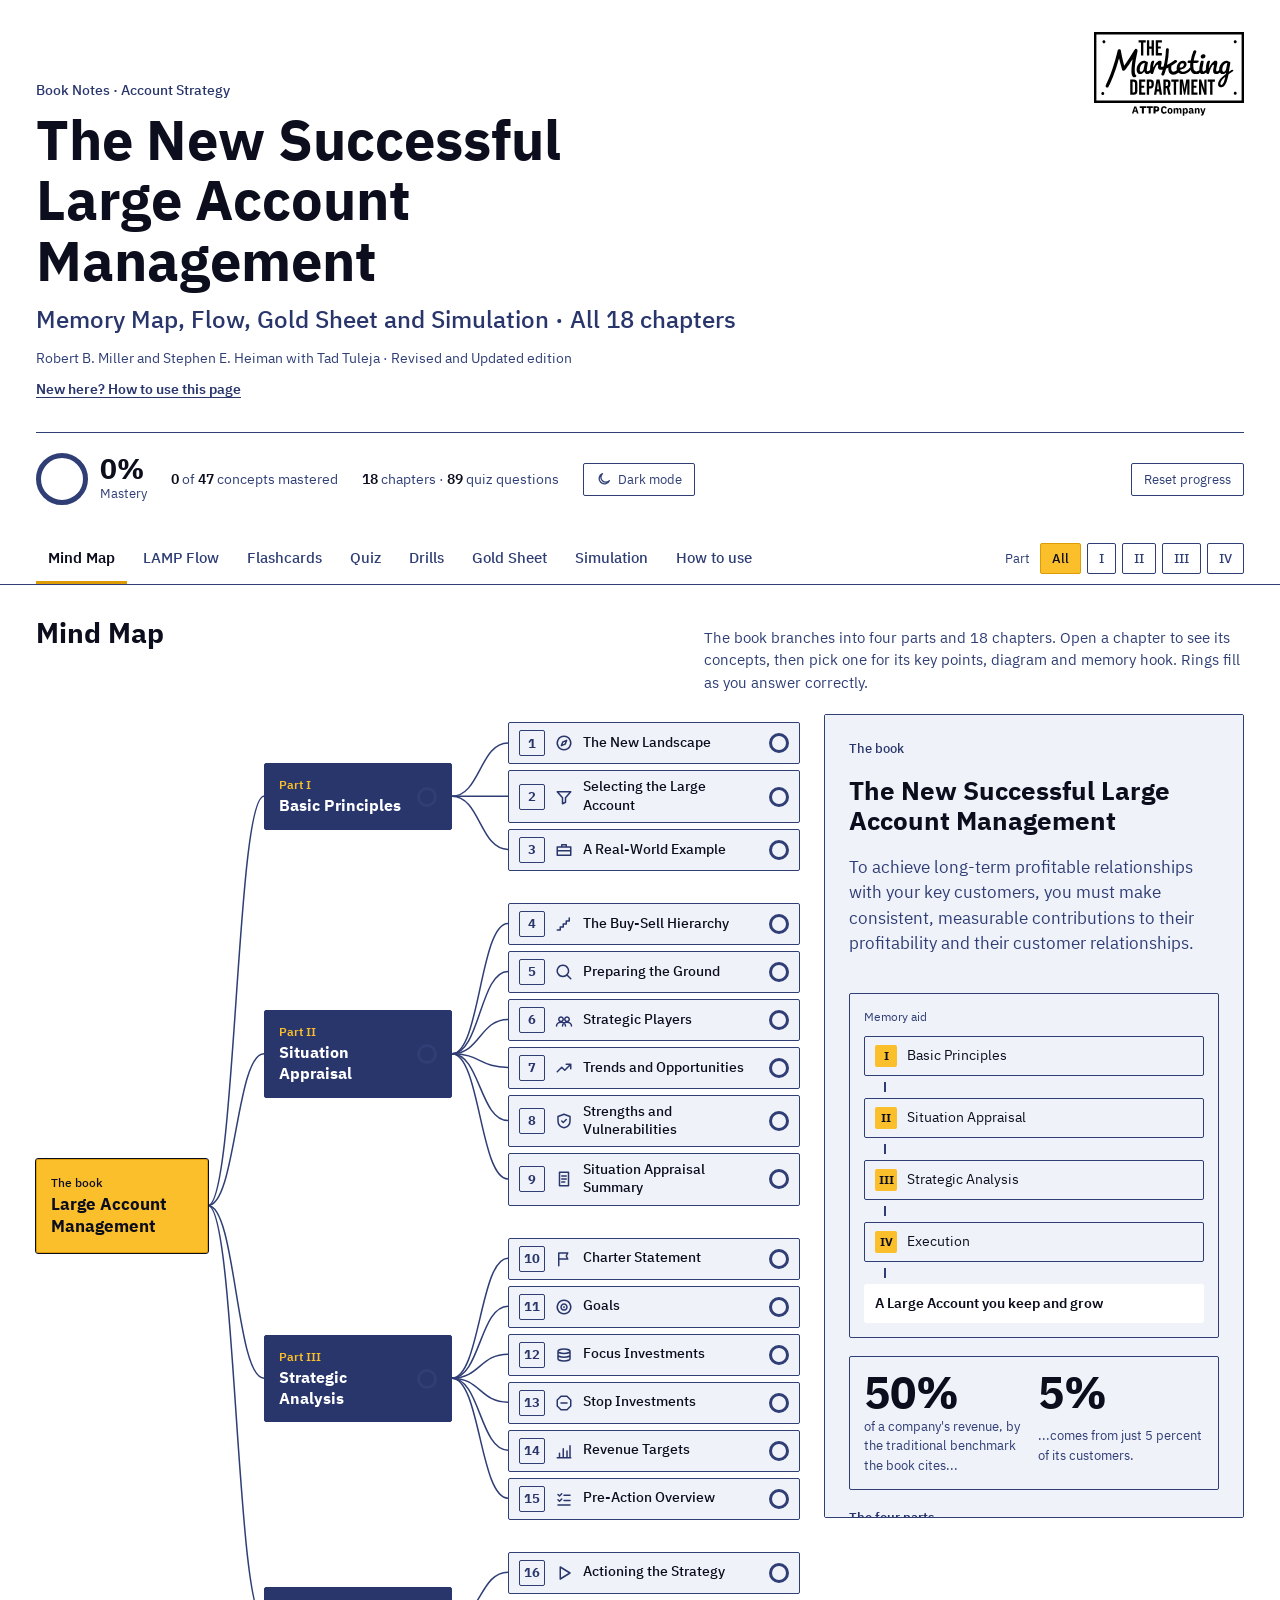
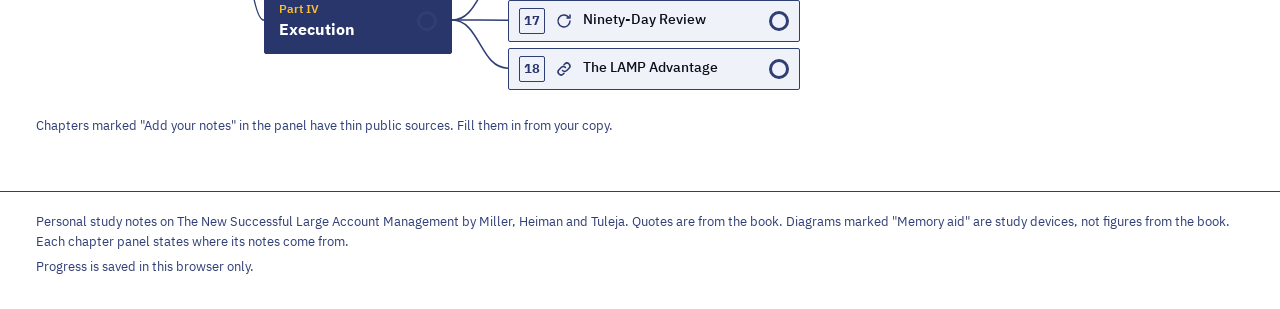
==== commit b68b87d6: "Add light/dark mode, How to use page and more concept visuals Every chapter and concept now has a di" ====
--- a/books/large-account-management/index.html
+++ b/books/large-account-management/index.html
@@ -48,7 +48,7 @@
 }
 body::before { content: ""; position: fixed; inset: 0 0 auto; height: env(safe-area-inset-top, 0px); z-index: 30; background: var(--bg); }
 button { font: inherit; color: inherit; cursor: pointer; }
-button:focus-visible, a:focus-visible { outline: 2px solid var(--accent); outline-offset: 2px; }
+button:focus-visible, a:focus-visible { outline:2px solid var(--accent-line); outline-offset: 2px; }
 h1, h2, h3, h4, p { margin: 0; }
 h1, h2, h3 { text-wrap: balance; }
 .wrap {
@@ -63,9 +63,9 @@
 .hero-logo { grid-column: 2; grid-row: 1; width: 150px; }
 .hero-logo svg { display: block; width: 100%; height: auto; }
 .hero-text { grid-column: 1; grid-row: 1 / span 2; align-self: end; display: grid; gap: 10px; padding-top: 48px; }
-.crumb { font-size: 14px; font-weight: 500; color: var(--accent); }
+.crumb { font-size: 14px; font-weight: 500; color:var(--accent-ink); }
 .hero h1 { font-size: clamp(30px, 5.2vw, 56px); font-weight: 700; line-height: 1.08; max-width: 18ch; }
-.hero .sub { font-size: clamp(18px, 2.4vw, 24px); font-weight: 500; color: var(--accent); }
+.hero .sub { font-size: clamp(18px, 2.4vw, 24px); font-weight: 500; color:var(--accent-ink); }
 .hero .meta { font-size: 14px; color: var(--fg-2); }
 .progress {
   grid-column: 1 / -1; display: flex; flex-wrap: wrap; align-items: center; gap: 12px 24px;
@@ -79,7 +79,7 @@
 .prog-facts b { color: var(--fg); font-weight: 600; font-variant-numeric: tabular-nums; }
 .reset { margin-left: auto; display: flex; gap: 8px; align-items: center; font-size: 13px; }
 .btn-ghost { background: none; border: 1px solid var(--line); border-radius: var(--r); padding: 6px 12px; font-size: 13px; color: var(--fg-2); }
-.btn-ghost:hover { border-color: var(--accent); color: var(--fg); }
+.btn-ghost:hover { border-color:var(--accent-line); color: var(--fg); }
 
 /* ---------- Mode bar ---------- */
 .bar { position: sticky; top: env(safe-area-inset-top, 0px); z-index: 20; background: var(--bg); border-bottom: 1px solid var(--line); }
@@ -90,14 +90,14 @@
   font-size: 15px; font-weight: 500; color: var(--fg-2); white-space: nowrap;
 }
 .tab:hover { color: var(--fg); }
-.tab[aria-selected="true"] { color: var(--fg); border-bottom-color: var(--accent); font-weight: 600; }
+.tab[aria-selected="true"] { color: var(--fg); border-bottom-color:var(--accent-line); font-weight: 600; }
 .chips { display: flex; align-items: center; gap: 6px; padding-block: 8px; }
 .chips span { font-size: 13px; color: var(--fg-2); margin-right: 4px; }
 .chip {
   border: 1px solid var(--line); background: none; border-radius: var(--r);
   padding: 5px 11px; font-size: 13px; font-weight: 500; color: var(--fg-2);
 }
-.chip[aria-pressed="true"] { background: var(--accent); border-color: var(--accent); color: var(--tmd-dark); }
+.chip[aria-pressed="true"] { background:var(--accent); border-color:var(--accent-line); color: var(--tmd-dark); }
 
 main { padding-block: 28px 56px; }
 .view[hidden] { display: none !important; }
@@ -111,7 +111,7 @@
 .map { position: relative; display: flex; align-items: center; gap: 56px; padding-block: 8px; }
 .map svg.links { position: absolute; inset: 0; width: 100%; height: 100%; pointer-events: none; overflow: visible; }
 .links path { fill: none; stroke: var(--line); stroke-width: 1.5; }
-.links path.on { stroke: var(--accent); stroke-width: 2; }
+.links path.on { stroke:var(--accent-line); stroke-width: 2; }
 .groups { display: flex; flex-direction: column; gap: 32px; flex: 1; min-width: 0; }
 .group { display: flex; align-items: center; gap: 56px; }
 .leaves { display: flex; flex-direction: column; gap: 8px; flex: 1; min-width: 0; }
@@ -121,18 +121,18 @@
   padding: 9px 12px; min-height: 46px; width: 100%;
 }
 .node:hover { border-color: var(--fg-2); }
-.node[aria-current="true"] { border-color: var(--accent); outline: 1px solid var(--accent); }
+.node[aria-current="true"] { border-color:var(--accent-line); outline:1px solid var(--accent-line); }
 .node .t { flex: 1; min-width: 0; font-size: 15px; font-weight: 500; line-height: 1.3; }
-.node .n { flex: none; width: 26px; height: 26px; display: grid; place-items: center; font-size: 13px; font-weight: 700; color: var(--accent); border: 1px solid var(--line); border-radius: var(--r); font-variant-numeric: tabular-nums; }
+.node .n { flex: none; width: 26px; height: 26px; display: grid; place-items: center; font-size: 13px; font-weight: 700; color:var(--accent-ink); border: 1px solid var(--line); border-radius: var(--r); font-variant-numeric: tabular-nums; }
 .node .ring { flex: none; width: 20px; height: 20px; }
-.node.root { width: 172px; flex: none; background: var(--accent); border-color: var(--accent); color: var(--tmd-dark); display: grid; gap: 2px; padding: 14px; }
+.node.root { width: 172px; flex: none; background:var(--accent); border-color:var(--accent-line); color: var(--tmd-dark); display: grid; gap: 2px; padding: 14px; }
 .node.root .t { font-size: 17px; font-weight: 700; }
 .node.root small { font-size: 12px; font-weight: 500; }
 .node.root[aria-current="true"] { outline-color: var(--fg); }
 .node.chap { width: 196px; flex: none; background: var(--tmd-white); border-color: var(--tmd-white); color: var(--tmd-dark); display: grid; gap: 2px; padding: 12px 14px; }
 .node.chap small { font-size: 12px; font-weight: 600; color: var(--tmd-blue); }
 .node.chap .t { font-size: 16px; font-weight: 700; color: var(--tmd-dark); }
-.node.chap[aria-current="true"] { outline: 2px solid var(--accent); }
+.node.chap[aria-current="true"] { outline:2px solid var(--accent-line); }
 .group.dim .node.chap { opacity: .35; }
 .group.dim .leaves { opacity: .35; }
 .map-hint { margin-top: 18px; font-size: 13px; color: var(--fg-2); }
@@ -141,15 +141,15 @@
 .panel { position: sticky; top: calc(env(safe-area-inset-top, 0px) + 72px); background: var(--panel); border: 1px solid var(--line); border-radius: var(--r); max-height: calc(100vh - 96px); overflow-y: auto; }
 .panel-in { padding: 24px; display: grid; gap: 18px; }
 .panel-close { display: none; }
-.p-crumb { font-size: 13px; font-weight: 500; color: var(--accent); }
+.p-crumb { font-size: 13px; font-weight: 500; color:var(--accent-ink); }
 .p-title { font-size: 26px; font-weight: 700; line-height: 1.15; }
 .p-hook { font-size: 17px; color: var(--fg-2); }
 .p-sec { display: grid; gap: 10px; }
-.p-sec h3 { font-size: 13px; font-weight: 600; color: var(--accent); }
+.p-sec h3 { font-size: 13px; font-weight: 600; color:var(--accent-ink); }
 .pts { list-style: none; margin: 0; padding: 0; display: grid; gap: 10px; }
 .pts li { position: relative; padding-left: 18px; font-size: 15px; }
-.pts li::before { content: ""; position: absolute; left: 0; top: .62em; width: 8px; height: 3px; background: var(--accent); }
-.quote { border-left: 2px solid var(--accent); padding: 2px 0 2px 14px; display: grid; gap: 6px; }
+.pts li::before { content: ""; position: absolute; left: 0; top: .62em; width: 8px; height: 3px; background:var(--accent); }
+.quote { border-left:2px solid var(--accent-line); padding: 2px 0 2px 14px; display: grid; gap: 6px; }
 .quote p { font-size: 16px; font-style: italic; }
 .quote cite { font-size: 13px; font-style: normal; color: var(--fg-2); }
 .remember { background: var(--tmd-gold-light); color: var(--tmd-dark); border-radius: var(--r); padding: 14px 16px; display: grid; gap: 4px; }
@@ -157,7 +157,7 @@
 .remember p { font-size: 16px; font-weight: 600; }
 .p-actions { display: flex; flex-wrap: wrap; gap: 8px; }
 .btn {
-  border: 1px solid var(--accent); background: var(--accent); color: var(--tmd-dark);
+  border:1px solid var(--accent-line); background:var(--accent); color: var(--tmd-dark);
   border-radius: var(--r); padding: 10px 16px; font-size: 14px; font-weight: 600;
 }
 .btn:hover { background: var(--tmd-gold-dark); border-color: var(--tmd-gold-dark); }
@@ -175,12 +175,12 @@
 .dg-cell { border: 1px solid var(--line); border-radius: var(--r); padding: 10px; display: grid; gap: 4px; align-content: start; min-width: 0; }
 .dg-cell b { font-size: 14px; font-weight: 600; }
 .dg-cell span { font-size: 13px; color: var(--fg-2); }
-.dg-cell .k { font-size: 12px; font-weight: 700; color: var(--accent); }
-.dg-cell.hi { background: var(--accent); border-color: var(--accent); color: var(--tmd-dark); }
+.dg-cell .k { font-size: 12px; font-weight: 700; color:var(--accent-ink); }
+.dg-cell.hi { background:var(--accent); border-color:var(--accent-line); color: var(--tmd-dark); }
 .dg-cell.hi span, .dg-cell.hi .k { color: var(--tmd-dark); }
 .flow { display: grid; gap: 6px; }
 .flow .st { display: flex; align-items: center; gap: 10px; border: 1px solid var(--line); border-radius: var(--r); padding: 8px 10px; font-size: 14px; }
-.flow .st .k { width: 22px; height: 22px; flex: none; display: grid; place-items: center; font-size: 12px; font-weight: 700; color: var(--tmd-dark); background: var(--accent); border-radius: var(--r); }
+.flow .st .k { width: 22px; height: 22px; flex: none; display: grid; place-items: center; font-size: 12px; font-weight: 700; color: var(--tmd-dark); background:var(--accent); border-radius: var(--r); }
 .flow .st.end { background: var(--tmd-white); border-color: var(--tmd-white); color: var(--tmd-dark); font-weight: 600; }
 .flow .ar { height: 10px; width: 2px; background: var(--line); margin-left: 20px; }
 .stat { display: grid; gap: 2px; }
@@ -189,7 +189,7 @@
 .cmp { display: grid; grid-template-columns: 1fr 1fr; gap: 0; border: 1px solid var(--line); border-radius: var(--r); }
 .cmp > div { padding: 10px; display: grid; gap: 6px; align-content: start; min-width: 0; }
 .cmp > div + div { border-left: 1px solid var(--line); }
-.cmp h4 { font-size: 13px; font-weight: 600; color: var(--accent); }
+.cmp h4 { font-size: 13px; font-weight: 600; color:var(--accent-ink); }
 .cmp ul { margin: 0; padding-left: 16px; font-size: 13px; display: grid; gap: 4px; }
 
 /* ---------- Light cards (30% light) ---------- */
@@ -201,7 +201,7 @@
 .fc-meta { display: flex; justify-content: space-between; align-items: center; gap: 12px; font-size: 14px; color: var(--fg-2); }
 .fc-meta b { color: var(--fg); font-variant-numeric: tabular-nums; }
 .fc-bar { height: 4px; background: var(--line); }
-.fc-bar i { display: block; height: 100%; background: var(--accent); width: 0; transition: width .3s; }
+.fc-bar i { display: block; height: 100%; background:var(--accent); width: 0; transition: width .3s; }
 .card { perspective: 1400px; border: 0; background: none; padding: 0; width: 100%; text-align: left; }
 .card-in { position: relative; display: grid; transition: transform .5s; transform-style: preserve-3d; min-height: 320px; }
 .card.flip .card-in { transform: rotateY(180deg); }
@@ -224,7 +224,7 @@
 .qz-wrap { max-width: 760px; margin: 0 auto; display: grid; gap: 16px; }
 .qz-score { display: flex; flex-wrap: wrap; gap: 8px 24px; font-size: 14px; color: var(--fg-2); align-items: center; }
 .qz-score b { color: var(--fg); font-variant-numeric: tabular-nums; }
-.qz-score .streak b { color: var(--accent); }
+.qz-score .streak b { color:var(--accent-ink); }
 .qz-card { padding: 28px; display: grid; gap: 18px; }
 .qz-q { font-size: clamp(19px, 2.6vw, 23px); font-weight: 600; line-height: 1.35; }
 .opts { display: grid; gap: 8px; }
@@ -261,7 +261,7 @@
 .dr-tab { border: 1px solid var(--line); background: var(--panel); border-radius: var(--r); padding: 12px 14px; text-align: left; display: grid; gap: 2px; min-width: 0; flex: 1 1 200px; }
 .dr-tab b { font-size: 15px; font-weight: 600; }
 .dr-tab span { font-size: 13px; color: var(--fg-2); }
-.dr-tab[aria-pressed="true"] { border-color: var(--accent); outline: 1px solid var(--accent); }
+.dr-tab[aria-pressed="true"] { border-color:var(--accent-line); outline:1px solid var(--accent-line); }
 .drill { max-width: 860px; display: grid; gap: 16px; }
 .drill-card { padding: 24px; display: grid; gap: 16px; }
 .order-done { display: grid; gap: 6px; counter-reset: o; }
@@ -334,47 +334,47 @@
   *, *::before, *::after { transition: none !important; animation: none !important; }
 }
 /* ---------- v2: parts > chapters > concepts ---------- */
-.node.part { width: 188px; flex: none; background: var(--tmd-white); border-color: var(--tmd-white); color: var(--tmd-dark); display: grid; grid-template-columns: 1fr auto; gap: 2px 8px; padding: 12px 14px; }
-.node.part small { grid-column: 1; font-size: 12px; font-weight: 600; color: var(--tmd-blue); }
-.node.part .t { grid-column: 1; font-size: 16px; font-weight: 700; color: var(--tmd-dark); }
+.node.part { width: 188px; flex: none; background: var(--part-bg); border-color: var(--part-bg); color: var(--part-fg); display: grid; grid-template-columns: 1fr auto; gap: 2px 8px; padding: 12px 14px; }
+.node.part small { grid-column: 1; font-size: 12px; font-weight: 600; color: var(--part-sub); }
+.node.part .t { grid-column: 1; font-size: 16px; font-weight: 700; color: var(--part-fg); }
 .node.part .ring { grid-column: 2; grid-row: 1 / span 2; align-self: center; }
-.node.part[aria-current="true"] { outline: 2px solid var(--accent); outline-offset: 2px; }
+.node.part[aria-current="true"] { outline:2px solid var(--accent-line); outline-offset: 2px; }
 .group.dim .node.part, .group.dim .leaves { opacity: .35; }
 .leaves { gap: 6px; }
 .chwrap { display: grid; gap: 6px; }
 .node.chn { min-height: 42px; padding: 7px 10px; }
 .node.chn .t { font-size: 14px; }
 .node.chn[aria-expanded="true"] { border-color: var(--fg-2); }
-.subs { display: grid; gap: 6px; margin-left: 18px; padding-left: 14px; border-left: 2px solid var(--accent); }
+.subs { display: grid; gap: 6px; margin-left: 18px; padding-left: 14px; border-left:2px solid var(--accent-line); }
 .node.sub { min-height: 36px; padding: 6px 10px; background: var(--bg); }
 .node.sub .t { font-size: 13px; font-weight: 500; }
 .node.sub .ring { width: 16px; height: 16px; }
 .mini { display: grid; gap: 6px; }
 .mini button { display: flex; align-items: center; gap: 10px; text-align: left; background: none; border: 1px solid var(--line); border-radius: var(--r); padding: 8px 10px; font-size: 14px; }
 .mini button:hover { border-color: var(--fg-2); }
-.mini .k { flex: none; min-width: 24px; height: 24px; padding: 0 4px; display: grid; place-items: center; font-size: 12px; font-weight: 700; color: var(--accent); border: 1px solid var(--line); border-radius: var(--r); font-variant-numeric: tabular-nums; }
+.mini .k { flex: none; min-width: 24px; height: 24px; padding: 0 4px; display: grid; place-items: center; font-size: 12px; font-weight: 700; color:var(--accent-ink); border: 1px solid var(--line); border-radius: var(--r); font-variant-numeric: tabular-nums; }
 .mini button > span:nth-child(2) { flex: 1; min-width: 0; }
 .mini .ring { width: 18px; height: 18px; flex: none; }
 .mini .ring svg { width: 18px; height: 18px; display: block; }
 .src { font-size: 13px; color: var(--fg-2); border: 1px solid var(--line); border-radius: var(--r); padding: 8px 10px; }
-.src.thin { border-color: var(--tmd-gold-dark); color: var(--tmd-gold-light); }
-.src.thin b { color: var(--accent); }
+.src.thin { border-color: var(--tmd-gold-dark); color: var(--thin-ink); }
+.src.thin b { color:var(--accent-ink); }
 .quote { margin: 0; }
 .tpl { font-size: 16px; line-height: 2.3; }
-.blank { display: inline; border-bottom: 2px solid var(--accent); padding: 0 4px 2px; font-weight: 600; color: var(--accent); white-space: normal; }
+.blank { display: inline; border-bottom:2px solid var(--accent-line); padding: 0 4px 2px; font-weight: 600; color:var(--accent-ink); white-space: normal; }
 .light-tpl { color: var(--tmd-dark); font-size: clamp(17px, 2.2vw, 20px); }
 .light-tpl .blank { color: var(--tmd-blue); border-bottom-color: var(--tmd-blue); }
 .light-tpl .blank.next { background: var(--tmd-gold-light); border-bottom-color: var(--tmd-gold-dark); color: var(--tmd-dark); }
 .light-tpl .blank.ok { color: var(--tmd-teal-dark); border-bottom-color: var(--tmd-teal-dark); }
 .bsh { display: grid; gap: 4px; justify-items: center; }
 .lv { display: flex; align-items: center; gap: 8px; border: 1px solid var(--line); border-radius: var(--r); padding: 6px 8px; min-width: 0; max-width: 100%; }
-.lv .k { flex: none; width: 20px; height: 20px; display: grid; place-items: center; font-size: 11px; font-weight: 700; background: var(--accent); color: var(--tmd-dark); border-radius: var(--r); }
+.lv .k { flex: none; width: 20px; height: 20px; display: grid; place-items: center; font-size: 11px; font-weight: 700; background:var(--accent); color: var(--tmd-dark); border-radius: var(--r); }
 .lv b { font-size: 12px; font-weight: 500; line-height: 1.3; }
-.lv.hi { border-color: var(--accent); outline: 1px solid var(--accent); }
+.lv.hi { border-color:var(--accent-line); outline:1px solid var(--accent-line); }
 .chasm { width: 100%; display: flex; align-items: center; gap: 8px; font-size: 11px; font-weight: 600; color: var(--fg-2); }
 .chasm::before, .chasm::after { content: ""; flex: 1; border-top: 1px dashed var(--line); }
-.chasm.on { color: var(--accent); }
-.chasm.on::before, .chasm.on::after { border-top-color: var(--accent); }
+.chasm.on { color:var(--accent-ink); }
+.chasm.on::before, .chasm.on::after { border-top-color:var(--accent-line); }
 .dg-grid.g3 { grid-template-columns: repeat(3, minmax(0, 1fr)); }
 .who { font-size: 14px; font-weight: 500; color: var(--tmd-dark); }
 .bins.b2 { grid-template-columns: repeat(2, minmax(0, 1fr)); }
@@ -388,20 +388,20 @@
 body[data-view="flow"] .chips, body[data-view="gold"] .chips, body[data-view="sim"] .chips { display: none; }
 .sar { display: inline-block; width: .9em; height: .9em; vertical-align: -0.08em; }
 .amt { white-space: nowrap; font-variant-numeric: tabular-nums; }
-.k-lab, .fl-why .k, .sd-io .k, .sd-tools .k, .charter-band .k { font-size: 12px; font-weight: 600; color: var(--accent); }
+.k-lab, .fl-why .k, .sd-io .k, .sd-tools .k, .charter-band .k { font-size: 12px; font-weight: 600; color:var(--accent-ink); }
 
 /* Flow */
 .fl-frame { display: grid; gap: 12px; }
 .fl-why { display: flex; flex-wrap: wrap; align-items: center; gap: 8px 12px; font-size: 14px; color: var(--fg-2); }
 .stages { list-style: none; margin: 0; padding: 0; display: grid; grid-template-columns: repeat(6, minmax(0, 1fr)); gap: 0; counter-reset: s; }
 .stages li { position: relative; display: flex; }
-.stages li + li::before { content: ""; position: absolute; left: -9px; top: 50%; width: 10px; height: 10px; border-top: 2px solid var(--accent); border-right: 2px solid var(--accent); transform: translateY(-50%) rotate(45deg); z-index: 2; }
+.stages li + li::before { content: ""; position: absolute; left: -9px; top: 50%; width: 10px; height: 10px; border-top:2px solid var(--accent-line); border-right:2px solid var(--accent-line); transform: translateY(-50%) rotate(45deg); z-index: 2; }
 .stage { flex: 1; margin: 0 6px; display: grid; gap: 2px; justify-items: start; text-align: left; background: var(--panel); border: 1px solid var(--line); border-radius: var(--r); padding: 12px; min-height: 92px; }
-.stage .sn { font-size: 12px; font-weight: 700; color: var(--accent); }
+.stage .sn { font-size: 12px; font-weight: 700; color:var(--accent-ink); }
 .stage b { font-size: 17px; font-weight: 700; }
 .stage small { font-size: 12px; color: var(--fg-2); }
 .stage:hover { border-color: var(--fg-2); }
-.stage[aria-pressed="true"] { background: var(--accent); border-color: var(--accent); color: var(--tmd-dark); }
+.stage[aria-pressed="true"] { background:var(--accent); border-color:var(--accent-line); color: var(--tmd-dark); }
 .stage[aria-pressed="true"] .sn, .stage[aria-pressed="true"] small { color: var(--tmd-dark); }
 .loop { margin: 0 6px; border: 2px dashed var(--line); border-top: 0; height: 18px; margin-left: calc(100% / 6 * 2 + 6px); position: relative; }
 .loop span { position: absolute; right: 8px; top: 20px; font-size: 12px; color: var(--fg-2); }
@@ -415,7 +415,7 @@
 .sd-tools { display: grid; gap: 8px; align-content: start; }
 .tools { display: flex; flex-wrap: wrap; gap: 6px; }
 .tool { display: inline-flex; align-items: center; gap: 6px; background: none; border: 1px solid var(--line); border-radius: var(--r); padding: 6px 10px; font-size: 13px; font-weight: 500; color: var(--fg); }
-.tool:hover { border-color: var(--accent); }
+.tool:hover { border-color:var(--accent-line); }
 .tool .ring { display: inline-flex; }
 .tool .ring svg { width: 14px; height: 14px; }
 .tool.sm { padding: 4px 8px; font-size: 12px; align-self: center; }
@@ -424,20 +424,20 @@
 .thread-head p { color: var(--fg-2); font-size: 15px; }
 .switch { display: flex; align-items: center; gap: 8px; font-size: 14px; color: var(--fg-2); cursor: pointer; }
 .switch input { width: 18px; height: 18px; accent-color: var(--tmd-gold); }
-.charter-band { margin-top: 16px; display: flex; flex-wrap: wrap; gap: 6px 12px; align-items: center; border: 1px solid var(--accent); border-radius: var(--r); padding: 10px 14px; font-size: 14px; }
-.linkd { background: none; border: 0; padding: 0; color: var(--accent); font-weight: 600; text-decoration: underline; text-underline-offset: 3px; font-size: inherit; }
+.charter-band { margin-top: 16px; display: flex; flex-wrap: wrap; gap: 6px 12px; align-items: center; border:1px solid var(--accent-line); border-radius: var(--r); padding: 10px 14px; font-size: 14px; }
+.linkd { background: none; border: 0; padding: 0; color:var(--accent-ink); font-weight: 600; text-decoration: underline; text-underline-offset: 3px; font-size: inherit; }
 .thread { list-style: none; margin: 12px 0 0; padding: 0; display: grid; gap: 0; max-width: 820px; }
 .tn { display: flex; gap: 8px; align-items: stretch; }
 .tn > button:first-child { flex: 1; min-width: 0; display: flex; gap: 12px; align-items: flex-start; text-align: left; background: var(--panel); border: 1px solid var(--line); border-radius: var(--r); padding: 12px 14px; opacity: .45; }
 .tn.on > button:first-child { opacity: 1; }
-.tn.cur > button:first-child { border-color: var(--accent); outline: 1px solid var(--accent); }
-.tn .sn { flex: none; width: 26px; height: 26px; display: grid; place-items: center; font-size: 12px; font-weight: 700; background: var(--accent); color: var(--tmd-dark); border-radius: var(--r); }
+.tn.cur > button:first-child { border-color:var(--accent-line); outline:1px solid var(--accent-line); }
+.tn .sn { flex: none; width: 26px; height: 26px; display: grid; place-items: center; font-size: 12px; font-weight: 700; background:var(--accent); color: var(--tmd-dark); border-radius: var(--r); }
 .tb { display: grid; gap: 2px; min-width: 0; }
 .tb b { font-size: 16px; font-weight: 700; }
 .tb small { font-size: 12px; color: var(--fg-2); }
 .tex { margin-top: 6px; font-size: 14px; background: var(--tmd-white); color: var(--tmd-dark); border-radius: var(--r); padding: 8px 10px; }
 .tl { margin-left: 26px; border-left: 2px solid var(--line); padding: 8px 0 8px 22px; font-size: 14px; color: var(--fg-2); min-height: 18px; }
-.tl.on { border-left-color: var(--accent); }
+.tl.on { border-left-color:var(--accent-line); }
 .tl.cur span { color: var(--fg); font-weight: 500; }
 .thread-ctl { margin-top: 16px; display: flex; gap: 12px; align-items: center; flex-wrap: wrap; font-size: 14px; color: var(--fg-2); }
 .btn:disabled, .btn-ghost:disabled { opacity: .4; cursor: default; }
@@ -445,11 +445,11 @@
 /* Gold Sheet */
 .gs-bar { display: flex; flex-wrap: wrap; justify-content: space-between; align-items: center; gap: 10px 16px; margin-bottom: 16px; font-size: 14px; color: var(--fg-2); }
 .gs-actions { display: flex; flex-wrap: wrap; gap: 8px; align-items: center; }
-.badge { display: inline-block; background: var(--accent); color: var(--tmd-dark); font-size: 12px; font-weight: 600; padding: 3px 8px; border-radius: var(--r); margin-right: 6px; }
+.badge { display: inline-block; background:var(--accent); color: var(--tmd-dark); font-size: 12px; font-weight: 600; padding: 3px 8px; border-radius: var(--r); margin-right: 6px; }
 .badge.mine { background: var(--tmd-teal-dark); color: var(--tmd-white); }
 .gs { display: grid; grid-template-columns: minmax(0, 1fr) 340px; gap: 20px; align-items: start; }
 .sheet { padding: 0 0 8px; overflow: hidden; }
-.sh-head { background: var(--accent); color: var(--tmd-dark); padding: 14px 24px; display: flex; flex-wrap: wrap; justify-content: space-between; align-items: baseline; gap: 4px 16px; }
+.sh-head { background:var(--accent); color: var(--tmd-dark); padding: 14px 24px; display: flex; flex-wrap: wrap; justify-content: space-between; align-items: baseline; gap: 4px 16px; }
 .sh-head span { font-size: 22px; font-weight: 700; }
 .sh-head small { font-size: 13px; font-weight: 500; }
 .gs-sec { padding: 18px 24px; border-top: 1px solid var(--tmd-blue-light); display: grid; gap: 10px; }
@@ -510,7 +510,7 @@
 .gc-list .tag { font-size: 11px; font-weight: 700; text-align: center; padding: 3px 0; border-radius: var(--r); }
 .gc-list li.ok .tag { background: var(--tmd-teal-dark); color: var(--tmd-white); }
 .gc-list li.warn .tag { background: var(--tmd-red-dark); color: var(--tmd-white); }
-.gc-list li.todo .tag { background: var(--accent); color: var(--tmd-dark); }
+.gc-list li.todo .tag { background:var(--accent); color: var(--tmd-dark); }
 .gc-list li.info .tag { border: 1px solid var(--fg-2); color: var(--fg-2); }
 .gc-list button { background: none; border: 0; padding: 0; text-align: left; font-size: 13px; color: var(--fg); line-height: 1.4; }
 .gc-list button:hover { text-decoration: underline; }
@@ -519,12 +519,12 @@
 .sim-wrap { max-width: 820px; margin: 0 auto; display: grid; gap: 16px; }
 .meters { display: grid; grid-template-columns: 1.4fr 1fr auto; gap: 12px; }
 .meter { background: var(--panel); border: 1px solid var(--line); border-radius: var(--r); padding: 10px 12px; display: grid; gap: 6px; align-content: start; min-width: 0; }
-.meter > span { font-size: 12px; font-weight: 600; color: var(--accent); }
+.meter > span { font-size: 12px; font-weight: 600; color:var(--accent-ink); }
 .meter b { font-size: 13px; font-weight: 600; }
 .meter .big2 { font-size: 24px; font-weight: 700; font-variant-numeric: tabular-nums; }
 .lvbar { display: grid; grid-template-columns: repeat(5, 1fr); gap: 4px; }
 .lvbar i { height: 10px; border: 1px solid var(--line); border-radius: var(--r); }
-.lvbar i.on { background: var(--accent); border-color: var(--accent); }
+.lvbar i.on { background:var(--accent); border-color:var(--accent-line); }
 .lvbar i.ch { margin-right: 6px; }
 .resbar { height: 10px; border: 1px solid var(--line); border-radius: var(--r); }
 .resbar i { display: block; height: 100%; background: var(--tmd-teal-dark); transition: width .4s; }
@@ -567,20 +567,61 @@
   .br { grid-template-columns: 64px minmax(0, 1fr); }
   .br b { grid-column: 2; }
 }
+
+/* ---------- v4: theme tokens (dark first; TMD light under light preference or toggle) ---------- */
+:root { --accent-ink: #fcbf2c; --accent-line: #fcbf2c; --track: #2f3e75; --d-ink: #f0f2f9; --d-line: #2f3e75; --d-hi: #fcbf2c; --d-bg: #0C0E1D; --card-edge: #ffffff; --part-bg: #ffffff; --part-fg: #0C0E1D; --part-sub: #29366C; --thin-ink: #fff9eb; --logo-w: block; --logo-c: none; }
+@media (prefers-color-scheme: light) { :root:not([data-theme="dark"]) { color-scheme: light; --bg: #ffffff; --fg: #0C0E1D; --fg-2: #2f3e75; --panel: #f0f2f9; --line: #2f3e75; --accent-ink: #29366C; --accent-line: #dd9c03; --track: #2f3e75; --d-ink: #2f3e75; --d-line: #29366C; --d-hi: #dd9c03; --d-bg: #ffffff; --card-edge: #2f3e75; --part-bg: #29366C; --part-fg: #ffffff; --part-sub: #fcbf2c; --thin-ink: #92112d; --logo-w: none; --logo-c: block; } }
+:root[data-theme="light"] { color-scheme: light; --bg: #ffffff; --fg: #0C0E1D; --fg-2: #2f3e75; --panel: #f0f2f9; --line: #2f3e75; --accent-ink: #29366C; --accent-line: #dd9c03; --track: #2f3e75; --d-ink: #2f3e75; --d-line: #29366C; --d-hi: #dd9c03; --d-bg: #ffffff; --card-edge: #2f3e75; --part-bg: #29366C; --part-fg: #ffffff; --part-sub: #fcbf2c; --thin-ink: #92112d; --logo-w: none; --logo-c: block; }
+:root[data-theme="dark"] { color-scheme: dark; }
+.logo-w { display: var(--logo-w); } .logo-c { display: var(--logo-c); }
+.light { border: 1px solid var(--card-edge); }
+.ico { fill: none; stroke: currentColor; stroke-width: 2; stroke-linecap: round; stroke-linejoin: round; flex: none; display: block; }
+.node.chn .ico { color: var(--accent-ink); }
+.mini .ico { color: var(--accent-ink); }
+.theme-btn { display: inline-flex; align-items: center; gap: 6px; }
+.hero-help { color: var(--accent-ink); font-weight: 600; text-decoration: underline; text-underline-offset: 3px; background: none; border: 0; padding: 0; font-size: 14px; cursor: pointer; justify-self: start; }
+.cl { list-style: none; margin: 0; padding: 0; display: grid; gap: 8px; }
+.cl li { display: flex; gap: 10px; align-items: flex-start; font-size: 14px; }
+.cl .cb { flex: none; width: 16px; height: 16px; margin-top: 2px; border-radius: 2px; background: var(--tmd-teal-dark); position: relative; }
+.cl .cb::after { content: ""; position: absolute; left: 5px; top: 2px; width: 4px; height: 8px; border: solid #ffffff; border-width: 0 2px 2px 0; transform: rotate(45deg); }
+/* Guide */
+.guide { display: grid; gap: 36px; }
+.g-sec { display: grid; gap: 14px; }
+.g-sec h3 { font-size: 22px; font-weight: 700; }
+.g-sec.two { grid-template-columns: repeat(2, minmax(0, 1fr)); gap: 24px; }
+.g-sec.two > div { display: grid; gap: 12px; align-content: start; background: var(--panel); border: 1px solid var(--line); border-radius: var(--r); padding: 20px; }
+.g-sec p { color: var(--fg-2); font-size: 15px; }
+.g-grid { display: grid; grid-template-columns: repeat(auto-fill, minmax(250px, 1fr)); gap: 12px; }
+.g-card { background: var(--panel); border: 1px solid var(--line); border-radius: var(--r); padding: 16px; display: grid; gap: 8px; align-content: start; }
+.g-card .ico { color: var(--accent-ink); }
+.g-card b { font-size: 17px; font-weight: 700; }
+.g-card p { font-size: 14px; }
+.g-when { font-size: 13px; font-weight: 600; color: var(--accent-ink); }
+.g-card .btn { justify-self: start; }
+.g-steps { list-style: none; margin: 0; padding: 0; display: grid; gap: 8px; counter-reset: g; }
+.g-steps li { counter-increment: g; display: grid; grid-template-columns: 36px minmax(0, 1fr); gap: 12px; align-items: start; background: var(--panel); border: 1px solid var(--line); border-radius: var(--r); padding: 12px 14px; font-size: 15px; }
+.g-steps li::before { content: counter(g); width: 30px; height: 30px; display: grid; place-items: center; background: var(--accent); color: var(--tmd-dark); font-weight: 700; border-radius: var(--r); }
+.g-rings { display: flex; flex-wrap: wrap; gap: 16px; }
+.g-rings > div { display: grid; justify-items: center; gap: 4px; font-size: 13px; color: var(--fg-2); }
+.g-rings svg { width: 44px; height: 44px; }
+.g-note { font-size: 13px; }
+@media (max-width: 760px) { .g-sec.two { grid-template-columns: minmax(0, 1fr); } }
 </style>
 
 <header class="hero">
   <div class="wrap hero-in">
-    <div class="hero-logo" role="img" aria-label="TMD, The Marketing Department"><svg aria-hidden="true" focusable="false" fill="#ffffff" xmlns="http://www.w3.org/2000/svg" viewBox="0 0 1830.3 1070.4"><path d="M491.5,908.1l-28.8,87.2h19.2l6.2-20.8h29.1l6.2,20.8h20l-28.4-87.2h-23.5ZM492.6,958.4l9.6-33.1h.6l9.8,33.1h-20ZM873.4,966.8l15.5,9c-3.2,6.7-7.5,11.8-12.8,15.4-5.3,3.6-12,5.4-20.1,5.4v.2c-5.9,0-11.2-.9-16-2.8s-8.8-4.7-12.1-8.4-5.9-8.3-7.8-13.9c-1.8-5.5-2.8-12-2.8-19.4s.9-13.9,2.8-19.6c1.8-5.7,4.4-10.5,7.8-14.4,3.3-3.9,7.4-6.8,12.1-8.8s10.1-3,16-3,14.8,1.6,20,4.9c5.2,3.3,9.5,8.5,12.6,15.6l-16.4,8.5c-1.2-3.7-3-6.6-5.4-8.8-2.5-2.2-6.1-3.3-10.8-3.3s-10.1,1.8-13.4,5.4-5.1,8.9-5.1,15.8v14c0,6.9,1.7,12.2,5.1,15.8s7.9,5.4,13.4,5.4,8.4-1.3,11.2-3.8,4.9-5.6,6.2-9.2ZM950.3,937.4c-2.6-2.9-5.8-5.2-9.6-6.8-3.8-1.6-8.1-2.4-12.9-2.4s-9.1.8-12.9,2.4-7,3.8-9.6,6.8c-2.7,2.9-4.7,6.6-6.1,10.8-1.4,4.2-2.1,9-2.1,14.2s.7,10,2.1,14.2c1.5,4.3,3.5,7.9,6.1,10.9s5.8,5.3,9.6,6.9c3.8,1.6,8.1,2.4,12.9,2.4s9.1-.8,12.9-2.4c3.8-1.6,6.9-3.9,9.6-6.9s4.7-6.7,6.1-10.9c1.4-4.2,2.1-9,2.1-14.2s-.7-10-2.1-14.2c-1.5-4.2-3.5-7.8-6.1-10.8ZM939.3,969.2c0,4.1-1,7.3-3,9.6s-4.8,3.4-8.5,3.4-6.5-1.2-8.5-3.4-3-5.4-3-9.6v-13.4c0-4.1,1-7.3,3-9.6s4.8-3.4,8.5-3.4,6.5,1.2,8.5,3.4,3,5.4,3,9.6v13.4ZM1061.9,935c3.4,4.6,5.1,10.9,5.1,19.2v41.1h-18.5v-39.6c0-8.3-3-12.5-9-12.5s-5.2.8-7.5,2.4c-2.2,1.6-3.4,4-3.4,7.2v42.5h-18.5v-39.6c0-8.3-3-12.5-9-12.5s-2.6.2-3.9.6c-1.3.4-2.5,1-3.5,1.8s-1.9,1.9-2.5,3.1c-.6,1.2-.9,2.6-.9,4.2v42.5h-18.5l-.2-.1v-65.6h18.5v11.1h.8c1.2-3.5,3.2-6.5,6-8.9,2.8-2.5,6.7-3.7,11.6-3.7s8.3,1.1,11.5,3.4c3.2,2.2,5.5,5.5,6.9,9.9h.4c.6-1.8,1.5-3.6,2.7-5.2,1.2-1.6,2.7-3,4.4-4.2,1.8-1.2,3.7-2.1,5.9-2.8,2.2-.7,4.5-1.1,7-1.1,6.3,0,11.2,2.2,14.6,6.8ZM1120.1,928.2c-4.2,0-8,1.2-11.3,3.5s-5.4,5.3-6.3,9h-.6v-11h-18.5v.2s0,90.6,0,90.6h18.5v-36h.6c.5,1.7,1.3,3.4,2.4,4.9,1,1.5,2.4,2.9,3.9,4,1.6,1.1,3.3,2,5.2,2.6,1.9.6-2.3.9,6.1.9s14.6-2.9,18.9-8.8,6.4-14.4,6.4-25.6-2.2-19.7-6.4-25.5c-4.3-5.9-10.6-8.8-18.9-8.8ZM1126.1,968.2c0,4.1-1.1,7.4-3.4,9.9-2.3,2.5-5.2,3.7-8.7,3.7v.2c-3.5,0-6.4-.9-8.7-2.6-2.3-1.7-3.4-4.1-3.4-7.1v-19.4c0-3,1.1-5.4,3.4-7.1,2.3-1.7,5.2-2.6,8.7-2.6s6.4,1.2,8.7,3.7c2.3,2.4,3.4,5.7,3.4,9.9v11.4ZM1212.1,952.4c0-7.9-2.3-13.8-7-17.9s-14.1-6.1-21-6.1-12.4,1.1-16.4,3.3c-4.1,2.2-7.4,5.3-10.1,9.2l11,9.8c1.4-2,3.2-3.8,5.4-5.4,2.2-1.6,4.9-2.4,8.8-2.4s6.7.9,8.4,2.8c1.7,1.9,2.5,4.4,2.5,7.6v4.1h-10.4c-8.7,0-15.6,1.6-20.6,5-5.1,3.4-7.6,9.7-7.6,15.4s1.7,10.3,5.2,13.8,10.1,5.2,15.1,5.2,9.2-1.1,12.6-3.3,5.6-5.5,6.6-9.7h.8c.6,3.5,2,6.3,4.2,8.4,2.2,2.1,5,3.1,8.3,3.1l.1.3h10.2v-14.4h-6.1v-28.8ZM1193.5,975.4c0,3-1.1,5.2-3.3,6.5-2.2,1.3-4.8,2-7.9,2h-.1c-2.8,0-5-.6-6.4-1.7s-2.2-2.9-2.2-5.3v-1.9c0-4.9,3.7-7.3,10.9-7.3h9v7.7ZM1283.3,934.9c3.5,4.5,5.2,10.9,5.2,19.2v41.1h-18.5v-39.6c0-4.2-.7-7.4-2-9.4s-3.7-3.1-7.1-3.1-3,.2-4.4.6c-1.4.4-2.7,1-3.8,1.8-1.1.8-2,1.9-2.7,3.1-.7,1.2-1,2.6-1,4.2v42.5h-18.5v-65.6h18.5v11.1h.8c1.2-3.4,3.2-6.4,6.1-8.9s7-3.8,12.1-3.8,11.9,2.2,15.3,6.8ZM1344.1,929.7h17.2l-25.2,75.8c-1.7,5.1-4,8.8-7.1,11.2-3,2.4-7.4,3.6-13.1,3.6h-11.5v-14.4h12.4l2.2-7.2-23-69h18.4l9.6,30.6,4.8,19h.8l4.9-19,9.6-30.6ZM761,906.5h0s-31.2,0-31.2,0c-2.3,0-4.1,1.8-4.1,4.1v80.6c0,2.3,1.8,4.1,4.1,4.1h16.9c2.3,0,4.1-1.8,4.1-4.1v-19.9h10.2c23.7-.2,35.6-14.3,35.6-32.5s-11.8-32.3-35.6-32.3ZM761.7,950.4c-6.9,0-12.5-5.6-12.5-12.5s5.6-12.5,12.5-12.5,12.5,5.6,12.5,12.5-5.6,12.5-12.5,12.5ZM634.9,910.6v12.5c0,2.3-1.8,4.1-4.1,4.1h-21.9v64c0,2.3-1.8,4.1-4.1,4.1h-16.8c-2.3,0-4.1-1.8-4.1-4.1v-64h-21.8c-2.3,0-4.1-1.8-4.1-4.1v-12.5c0-2.3,1.8-4.1,4.1-4.1h68.7c2.3,0,4.1,1.8,4.1,4.1ZM718,910.6v12.5c0,2.3-1.8,4.1-4.1,4.1h-21.9v64c0,2.3-1.8,4.1-4.1,4.1h-16.8c-2.3,0-4.1-1.8-4.1-4.1v-64h-21.8c-2.3,0-4.1-1.8-4.1-4.1v-12.5c0-2.3,1.8-4.1,4.1-4.1h68.7c2.3,0,4.1,1.8,4.1,4.1ZM0,0v866h1830.3V0H0ZM1801.1,836.9H29.2V29.2h1771.9v807.7ZM573.4,127.5h-29.5v-26.6h87.6v26.6h-29.6v157.9h-28.5V127.5ZM674,285.4h-28.2V100.9h28.2v75.3h28.5v-75.3h28.5v184.5h-28.5v-82.5h-28.5v82.5ZM828.1,285.4h-74.3V100.9h74.3v26.7h-45.8v48.3h33v26.7h-33v55.1h45.8v27.7ZM483.1,579h-40.8v186.2h42.1c15.7,0,27.2-4.1,34.4-12.4,7.2-8.2,10.8-21.4,10.8-39.5v-83.2c0-17.4-3.8-30.3-11.4-38.6-7.6-8.3-19.3-12.5-35.1-12.5ZM500.2,718.1h0c0,6.7-1.2,11.6-3.7,14.8s-6.2,4.8-11.3,4.8h-14.5v-131.3h6.6c7.9,0,13.7,1.8,17.4,5.3,3.7,3.5,5.5,9.2,5.5,16.8v89.6ZM550.4,579h74.9v26.9h-46.2v48.8h33.3v26.9h-33.3v55.6h46.2v27.9h-74.9v-186.1ZM686,579h0s-42.1,0-42.1,0v186.2h28.7v-75.7h19.7c11.9,0,21.3-5,28.2-15.1s10.3-23.9,10.3-41.5-3.5-32.6-10.6-41.1-18.5-12.8-34.2-12.8ZM697.9,656.7h-.1c-2.5,4.1-7.2,6.1-13.8,6.1h-11.3v-56.9h10.3c7.1,0,12,1.9,14.7,5.8,2.7,3.9,4,11.1,4,21.6s-1.3,19.3-3.8,23.4ZM762.9,579h-.1l-30.6,186.2h28.2l6.2-40.3h29l5.8,40.3h29.5l-30.5-186.2h-37.5ZM770.1,698.4l10.3-77.8h1.8l9.8,77.8h-21.9ZM929.3,661.1h-.1c2.8-7.2,4.2-16.7,4.2-28.3,0-18.9-3.5-32.6-10.5-41.1s-18.5-12.8-34.2-12.8h-42.1v186.2h28.7v-78.3h13.6l17.8,78.3h29.8l-21.1-86.5c6.4-4.5,11.1-10.3,13.9-17.5ZM900.4,654c-2.6,4-7.2,6-13.8,6h-11.3v-54.1h10.3c7,0,11.9,1.9,14.6,5.6,2.7,3.7,4,10.5,4,20.3s-1.3,18.2-3.9,22.2h.1ZM943.6,579h88.3v26.9h-29.9v159.2h-28.7v-159.2h-29.7v-26.9ZM1126.2,579h38.8v186.2h-26.9v-117.6c0-3.3.2-7.8.6-13.5.4-5.6.9-11.9,1.6-18.9-.5,2.5-1,5.9-1.7,10.3-1.4,8.3-2.3,13.7-2.8,16.1l-23.4,123.6h-14.3l-22.4-123.8c-.9-4.9-1.8-10.4-2.8-16.3-.9-5.9-1.5-9.2-1.7-9.9.6,6.3,1.1,12.3,1.4,17.8s.5,10.4.5,14.6v117.6h-26.7v-186.2h38.2l18.7,103.1c.7,4.1,1.3,8.5,1.7,13.2s.6,9.6.6,14.7c0-4.3.2-8.8.7-13.3s1.1-9.3,2-14.4v.1s17.9-103.4,17.9-103.4ZM1187.9,579h74.9v26.9h-46.2v48.8h33.3v26.9h-33.3v55.6h46.2v27.9h-74.9v-186.1ZM1346.1,579h26.9v186.2h-26.9l-35-102.9c-.2-.4-.5-1.1-.7-1.9-2.4-7.1-4.2-13.1-5.4-18.3,1.1,6.5,1.8,12,2.4,16.3.5,4.4.8,7.5.8,9.5v97.3h-26.7v-186.2h25.8l36.4,111.2c.7,2.1,1.5,5,2.5,8.5s2,7.3,3,11.3c-.9-5.4-1.7-10.4-2.3-15s-.9-8-.9-10.1l.1.1v-106ZM1387.1,579h88.4v26.9h-29.9v159.2h-28.7v-159.2h-29.8v-26.9ZM103,119.2c0-10.1,8.2-18.3,18.3-18.3s18.3,8.2,18.3,18.3-8.2,18.3-18.3,18.3-18.3-8.2-18.3-18.3ZM1705,119.2c0-10.1,8.2-18.3,18.3-18.3s18.3,8.2,18.3,18.3-8.2,18.3-18.3,18.3-18.3-8.2-18.3-18.3ZM88.6,749.4c0-10.1,8.2-18.3,18.3-18.3s18.3,8.2,18.3,18.3-8.2,18.3-18.3,18.3-18.3-8.2-18.3-18.3ZM1705,746.8c0-10.1,8.2-18.3,18.3-18.3s18.3,8.2,18.3,18.3-8.2,18.3-18.3,18.3-18.3-8.2-18.3-18.3ZM1308.6,316c-4.4-4.1-6.6-9.8-6.6-17.3s2.9-13.6,8.8-18.6c6-5.2,14.4-7.7,22.5-7.7s14.7,1.9,19.6,5.8c4.8,3.8,7.1,7.2,7.1,15.9s-2.7,15.4-8.3,20.5c-5.69,5.09-13.08,7.59-22.66,7.6-9.17,0-16.05-2.11-20.44-6.2ZM532.5,498.8c8.3,10.1,19.1,15,33.1,15s32.4-9.4,44.3-28.6l3.3-5.3,2.1,5.8c3.1,8.7,7.8,15.7,13.9,20.7,6.1,5,12.5,7.4,19.7,7.4s19.6-4,30-11.9c1.2-.9,2.4-1.9,3.6-2.9l4.6-3.8,1.4,4.1.6,2.1c3.2,8.3,8.6,12.4,16.3,12.4s11.2-1.7,14-4.9c3.1-3.5,5.9-10.7,8.5-21.4,3.6-14.6,8.3-28.7,14.1-42,5.8-13.2,11.7-24.1,17.7-32.2,6.6-9,11.8-13.2,16.5-13.2s6.9.6,6.9,8.7-.2,5-.8,10.2c-2.1,10.7-1.2,24.1,6.2,32.8,4.1,4.8,10,7.7,16.2,9,8.8,1.9,18.5,1.4,27.2-.9l7.2-1-1.4,4.5c-5.4,17.8-10.2,32.5-15.2,46.3-1.9,5.3-1.5,10.1,1.3,14,3.2,4.6,9.3,7.5,15.8,7.5s15-4.6,17.7-12.3c8.3-23.1,15.9-47.3,22.6-71.7l.4-1.4,1.3-.6c7-3,14-6.2,21-9.5l4.3-2v4.8c-.4,26,4.4,59.9,28.9,74.3,10.2,6,20.3,9,30.8,9,21.7,0,41.9-12.7,61.5-25l1.9-1.2,1.7,1.4c13,11.2,30.9,16.9,53.2,16.9s34.6-4.4,50.2-13.2c15.7-8.8,28-18.6,36.5-29,1.2-1.4,2.2-3.1,3.3-5.5l3.2-7.2,2.4,7.5c10,31.9,30.7,47.4,63.2,47.4s28.6-3.9,40.2-11.7c2.3-1.5,4.6-3.2,6.8-4.9l3-1.3,1.7,2.8c6.5,10.1,16.7,15.1,31.3,15.1s24.8-5.4,38.1-16.1l3.3-2.7,1.4,4,.7,2.3c3.2,8.3,8.6,12.4,16.3,12.4s11.1-1.6,14-4.9c3.1-3.5,6-10.8,8.5-21.4,3.6-14.6,8.4-28.7,14.3-42,5.9-13.2,11.7-24,17.4-32.1,6.4-9.2,11.2-13.2,15.5-13.2s6.9.6,6.9,8.7-1.5,16.4-4.7,31.7c-3.3,16.9-4.9,28.7-4.9,35.2,0,12.5,2.9,22.2,8.6,28.6,5.6,6.3,14.1,9.5,25.3,9.5s27.3-3.9,38.5-11.6c2.8-1.9,5.5-4,8.2-6.1l2.4-2,1.8,2.5c.3.4.6.8.8,1.2.2.3.4.7.7,1,8.3,10.1,19.1,15,33.1,15s13.6-1.7,19.7-4.9c6.1-3.2,12.3-6.7,16-12.6l2.6,1-2.3,15.1-.9.7c-36.3,28-61.3,51.9-74.4,71-12.9,18.8-19.5,36.6-19.5,52.8s3.5,20.4,10.6,27.3c7.1,7,16.1,10.4,27.6,10.4,24.3,0,44.1-17.4,58.9-51.6,11.8-27.2,21.8-62.9,29.9-106l.2-1.2.9-.7c17.5-12.9,35.3-24.9,53.1-35.7,6.1-3.7,5.3-9.4,4.7-11.7l-.7.2c-1.2-4.3-5-8.6-10-8.6s-3.6.6-5.4,1.6c-9.8,6-20.2,12.7-32.5,21.1l-5.5,3,1-6.7c.9-6.7,3.2-20.4,6.8-41.1,4.8-29.6,7.9-49.4,8.9-57.1.2-1.6.3-3.7.3-6.4s-.4-6.6-2.5-8.1c-1.4-1-4.4-2.1-10.9-2.1h-3.2c-.3-.6-.7-1.3-1.2-1.9-3.5-4.3-8.9-6.8-14-8.7-2.6-1-5.1-1.4-7.5-1.6-1.2-.2-2.8-.4-4.8-.4-15.7,0-30.8,5-44.9,15-14.2,10-25.7,23.5-34.3,40-8.6,16.5-12.9,34.3-12.9,52.8,0,4.99,0,7.51.02,8.57l-.12.43s-2.9,2.8-3.7,3.5c-7.2,6.4-13.4,9.5-18.9,9.5s-13.3-2.2-13.3-17.3,2.2-20.6,6.8-41.7c5.2-24,7.8-40.7,7.8-49.8,0-13.8-6.4-20.2-20.2-20.2s-15.5,2.6-24.4,7.8c-9.1,5.3-18.4,14.3-27.9,26.7-5.3,6.9-9.8,14.4-13.8,22.1-2.3,4.4-4.4,8.8-6.4,13.3-1.1,2.4-2.1,4.8-3.1,7.2-.5,1.2-1,2.5-1.5,3.7-.4,1-.7,2.1-1.3,3-.2.2-.4.5-.6.7-.8.8-2.2,1.2-3.2.7-.9-.4-1.4-1.3-1.7-2.3-.2-1.2,0-2.4.2-3.5.1-1.3.3-2.6.4-3.9.3-2.5.6-4.9.9-7.3.6-4.2,1.2-8.4,2-12.5,1.4-7.2,3.4-15.6,5.8-25.2,4.3-16.2,5.3-22.5,5.3-25s-.5-3.7-1.4-4.3c-.8-.5-3-1.3-8.4-1.3-8.2,0-14.6,1.5-18.9,4.3s-7.4,7.4-9.3,13.6c-8.7,27.4-13.1,56.8-13.1,87.4v5.2c.1,0-.7.9-.7.9-2.9,3-5.6,5.8-7.9,7.9-7.1,6.5-13,9.7-18.1,9.7s-9.9-2.6-12.3-7.4c-2-4-3-9.5-3.1-17.3.1-1.4.3-2.9.2-4.6v-.9c-.1,0,0-.3,0-.3.8-10.3,3.6-26.6,8.4-48.6,4.4-21.4,6.7-35.1,6.7-40.8s0-9.2-15.2-9.2-12.3,1.2-15.3,3.6c-3.1,2.5-5.6,7.2-7.6,14.2-4.2,14.4-7.8,30-10.5,46.6-2.7,16.6-4.1,30.3-4.1,40.8s.1,3.7.2,5.5l.2,2.1-.3,1.8-1.1,1c-1.4,1.2-2.8,2.4-4.1,3.5-8.4,6.6-18.2,9.9-29,9.9s-23.9-5.5-30.3-16.5c-2.4-4.2-4.4-9.8-6-16.8-2.9-21.4-3.6-43.2-2.2-64.9l.2-2.8h27.1c37.4,0,37.4-16.3,37.4-21.7s-1-6.6-1.6-7.2c-1.1-1.1-3.2-1.6-6.1-1.6h-53.2l.6-3.5c5.5-31.8,15.5-65.1,30.5-102,2.1-5.1,1.8-9.8-.7-13.6-3-4.5-9.2-7.4-15.9-7.4s-15.3,4.5-18.4,12.1c-16,39.3-26.4,75.8-31.8,111.8l-.4,2.5h-24.7c-5.6,0-13.1,1.8-13.1,17s1,8.4,2.9,10.5c1.3,1.4,4.5,3,12.3,3h17.1l-.2,3.2c-.7,10.7-1.1,21.3-1.1,31.6s.3,14,.9,21.1l.2,2.1c-3.2-.7-6.3.3-8.8,2.4-.9.6-1.8,1.4-2.7,2.4-10.2,12.4-22.5,22.5-36.4,30.2-14.1,7.7-26.9,11.6-38.1,11.6-17.8,0-30.1-6-36.6-18l-1.8-3.4,3.8-.9c27.4-6.7,47.1-15.9,58.5-27.3,11.2-11.2,16.8-24.7,16.8-40.2s-3.9-23.7-11.6-31.3c-7.8-7.7-18-11.5-31.1-11.5s-28.3,4-40,12c-11.8,8-21.1,19-27.8,32.6-6.7,13.7-10.1,28.7-10.1,44.6s.8,15.4,2.5,22.3l.5,2-1.7,1.2c-12.8,9-24.9,17.5-43.6,17.5-6.2,0-11.3-2.4-15.2-7-11.8-13.8-9.4-44.8-6.9-62.1l.2-1.4,1.2-.7c21.5-12.8,42.7-27.3,63-43.1,5.5-4.3,7.4-9.8,5.4-15.6-2.6-7.6-11.2-13.6-19.6-13.6s-8.2,1.4-11.8,4.2c-19.4,15.1-40.5,29.2-63.2,41.9-1.2.4-2.2,1-3.5,1.9l-2.9,1.6c-3.1,1.8-6.3,3.5-9.5,5.2l-12.8,6.8,1.3-6.3c12.7-59.1,19.9-119.4,21.4-179.3.1-4.9-1.3-9-4.3-12.1-3.2-3.3-8-5.1-13.2-5.1-8.7,0-18.2,5.4-18.5,17.4-1.7,67.6-11.1,135.8-27.8,202.6l-.4,1.6-1.6.5c-7.7,2.5-15.3,4-22.4,4.5h-1.2l-.9-.6c-3.2-2.6-4.8-7-4.8-13s1-8.7,2.9-18.4c2.1-11.7,3.2-19.1,3.2-22,0-13.8-6.4-20.2-20.2-20.2s-15.5,2.6-24.4,7.8c-9,5.3-18.4,14.2-27.9,26.7-3.4,4.5-6.5,9.3-9.4,14.2-2.4,3.4-4.7,7-6.9,10.6-2.3,3.8-4.5,7.6-6.8,11.4-1.2,1.9-5.9,10.9-8.5,11.2,0-1,.1-2,.2-3,.2-1.8.4-3.6.6-5.4.4-3.4.8-6.9,1.4-10.3.4-2.5.8-5,1.3-7.5,1.4-7.2,3.3-15.6,5.8-25.2,4.3-16.2,5.3-22.5,5.3-25s-.5-3.7-1.5-4.3c-.8-.5-3-1.3-8.4-1.3-8.2,0-14.5,1.5-18.9,4.3-4.3,2.9-7.4,7.3-9.3,13.6-8.7,27.4-13.1,56.8-13.1,87.4v5.1c.1,0-.7.9-.7.9-3,3.2-5.8,6-8.2,8.2-7.1,6.4-13.1,9.5-18.4,9.5s-6.9-1.5-9.3-4.3c-2.2-2.7-3.4-6.2-3.4-10.5,0-10.9,2.8-30.3,8.3-57.7,3.5-18.6,5.3-30.4,5.3-35.2s-1.6-9.5-14.5-9.5h-.7c-.3-.6-.7-1.2-1.2-1.8-3.5-4.3-8.9-6.8-14-8.7-3.7-1.4-7.1-1.7-10.5-1.6-1.1-.2-2.5-.3-4.4-.3-15.7,0-30.8,5-44.9,15-14.2,10-25.7,23.5-34.3,40-8.5,16.5-12.9,34.3-12.9,52.8s4.2,30.1,12.5,40.3ZM1600.2,554.2c-6.9,31.3-14.3,54.5-21.9,69-8.1,15.5-15.6,23-22.8,23s-8.8-2.9-10.3-5.4c-1.8-3.1-2.7-7-2.7-11.5,0-10.1,4.2-21.8,12.6-34.8,8.2-12.8,21.8-27.3,40.2-43.2l6.8-5.8-1.9,8.7h0ZM1573,420.2c5.2-12.3,12.2-22.3,20.8-29.9,8.8-7.7,18.6-11.8,29-12h3.7l-12.1,64.6h.1c-2.2,12.8-6,22.9-11.3,29.9-5.6,7.4-11.7,11.2-18.1,11.2s-11.1-2.2-14.6-6.4c-3.4-4.1-5.2-10.3-5.2-18.4,0-13.7,2.6-26.8,7.7-39ZM1527,463.6l.2,2.1-.41,1.44c.05-1.49.12-4.27.21-3.54ZM1055.3,397.6h0c6.6-11.2,15-16.8,24.9-16.8s9.3,1.7,12.4,5.1c3,3.3,4.5,7.6,4.5,12.9,0,9.7-4.4,18.3-13.2,25.5-.8.7-1.7,1.4-2.6,2-10.7,6.3-23.1,8.5-35.4,6.6.4-13.6,3.6-25.5,9.4-35.3ZM566,420.2c5.2-12.3,12.2-22.3,21-29.9,9-7.7,18.9-11.7,29.6-12h3.7l-14,69.3h.1c-2.2,10.6-5.9,19.3-10.9,25.9-5.3,6.9-11.2,10.5-17.4,10.5s-11.1-2.2-14.6-6.4c-3.5-4.1-5.2-10.1-5.2-18.4,0-13.7,2.6-26.8,7.7-39ZM144,667.8c-3.6-5.9-3.8-12.7-.6-19.1,57.8-115.1,104.3-250.3,146.3-425.4,2.3-9.5,12.5-13.7,19.5-13.7s16,3.6,17.8,13.6c10,54.8,22.5,119.4,40.3,182.8l1.7,6,3.6-5.1c41.5-58.1,79.5-120,116.2-179.8l7.2-11.8c3.7-6.2,9.9-9.6,15.6-9.6s11.5,2.8,15.4,7.5c4,4.7,5.6,10.9,4.4,17.2-3.3,18.4-7.2,37.1-11,55.2-7.9,38.1-16.1,77.5-19.9,117v1.6c-7.1,76-2.2,117.5,15.1,127,1.2.7,2.7,2,1.9,5.3-1.7,6.8-12.7,17-25.7,17s-23.2-10.3-29.7-29.6c-11.1-33.4-1-124.9,5.9-168.7.5-3.1,1-6.2,1.6-9.2.2-.7.3-1.4.4-2.1.2-1,.6-2,.5-3.1-.2-1.9-2.2-2.6-3.9-2.4-.5,0-1.1.2-1.5.5-.7.6-1.1,1.5-1.6,2.3-.6,1-1.1,2.1-1.7,3.1-1.3,2.1-2.6,4.1-4,6.2h.2c-2.2,3.4-4.5,6.8-6.7,10.2-4.3,6.5-8.6,13-12.9,19.5-4.1,6.2-8.3,12.4-12.5,18.5-4,5.9-8,11.7-12.1,17.5-4,5.6-7.9,11.2-11.9,16.7-3.9,5.3-7.8,10.6-11.7,15.9-3.8,5.1-7.6,10.2-11.5,15.2-4.5,5.8-9.6,9.3-18,9.3s-15-5.2-17.8-13.8c-.3-1.1-.7-2.3-1.1-3.5-2-6.5-4-13.1-6-19.6-2-6.7-4-13.5-5.9-20.3-1.9-7.1-3.8-14.1-5.7-21.2-2-7.3-3.8-14.7-5.6-22.1-1.9-7.7-3.7-15.4-5.5-23.1-.9-3.9-1.8-7.9-2.7-11.9-.4-2.1-.9-4.1-1.3-6.1-.3-1.6-.5-3.3-2-4.2-1.1-.6-2.5-.5-3.4.2-1.1.9-1.2,2.4-1.6,3.7-.5,1.5-.9,3.1-1.3,4.6-.9,3.1-1.7,6.2-2.6,9.3-2.2,7.7-4.4,15.4-6.6,23.1-2.2,7.6-4.4,15.1-6.7,22.7-2.3,7.4-4.6,14.9-6.9,22.3-2.3,7.3-4.6,14.6-7,21.9-2.3,7.2-4.7,14.4-7.1,21.5-2.3,7.1-4.7,14.1-7.2,21.1-2.4,6.9-4.8,13.8-7.3,20.7-2.5,6.8-5,13.5-7.5,20.3-2.5,6.7-5,13.4-7.6,20-2.6,6.6-5.2,13.1-7.8,19.6-2.6,6.4-5.2,12.8-7.9,19.2-2.7,6.3-5.4,12.6-8.1,18.9-2.7,6.2-5.4,12.3-8.2,18.5-2.8,6.1-5.6,12.2-8.4,18.2-2.8,6-5.6,11.9-8.5,17.9-2.8,5.8-5.7,11.7-8.6,17.5-4.1,8-7.6,9.7-14.6,9.7s-14.3-4.3-18.2-10.6Z"></path></svg></div>
+    <div class="hero-logo" role="img" aria-label="TMD, The Marketing Department"><div class="logo-w"><svg aria-hidden="true" focusable="false" fill="#ffffff" xmlns="http://www.w3.org/2000/svg" viewBox="0 0 1830.3 1070.4"><path d="M491.5,908.1l-28.8,87.2h19.2l6.2-20.8h29.1l6.2,20.8h20l-28.4-87.2h-23.5ZM492.6,958.4l9.6-33.1h.6l9.8,33.1h-20ZM873.4,966.8l15.5,9c-3.2,6.7-7.5,11.8-12.8,15.4-5.3,3.6-12,5.4-20.1,5.4v.2c-5.9,0-11.2-.9-16-2.8s-8.8-4.7-12.1-8.4-5.9-8.3-7.8-13.9c-1.8-5.5-2.8-12-2.8-19.4s.9-13.9,2.8-19.6c1.8-5.7,4.4-10.5,7.8-14.4,3.3-3.9,7.4-6.8,12.1-8.8s10.1-3,16-3,14.8,1.6,20,4.9c5.2,3.3,9.5,8.5,12.6,15.6l-16.4,8.5c-1.2-3.7-3-6.6-5.4-8.8-2.5-2.2-6.1-3.3-10.8-3.3s-10.1,1.8-13.4,5.4-5.1,8.9-5.1,15.8v14c0,6.9,1.7,12.2,5.1,15.8s7.9,5.4,13.4,5.4,8.4-1.3,11.2-3.8,4.9-5.6,6.2-9.2ZM950.3,937.4c-2.6-2.9-5.8-5.2-9.6-6.8-3.8-1.6-8.1-2.4-12.9-2.4s-9.1.8-12.9,2.4-7,3.8-9.6,6.8c-2.7,2.9-4.7,6.6-6.1,10.8-1.4,4.2-2.1,9-2.1,14.2s.7,10,2.1,14.2c1.5,4.3,3.5,7.9,6.1,10.9s5.8,5.3,9.6,6.9c3.8,1.6,8.1,2.4,12.9,2.4s9.1-.8,12.9-2.4c3.8-1.6,6.9-3.9,9.6-6.9s4.7-6.7,6.1-10.9c1.4-4.2,2.1-9,2.1-14.2s-.7-10-2.1-14.2c-1.5-4.2-3.5-7.8-6.1-10.8ZM939.3,969.2c0,4.1-1,7.3-3,9.6s-4.8,3.4-8.5,3.4-6.5-1.2-8.5-3.4-3-5.4-3-9.6v-13.4c0-4.1,1-7.3,3-9.6s4.8-3.4,8.5-3.4,6.5,1.2,8.5,3.4,3,5.4,3,9.6v13.4ZM1061.9,935c3.4,4.6,5.1,10.9,5.1,19.2v41.1h-18.5v-39.6c0-8.3-3-12.5-9-12.5s-5.2.8-7.5,2.4c-2.2,1.6-3.4,4-3.4,7.2v42.5h-18.5v-39.6c0-8.3-3-12.5-9-12.5s-2.6.2-3.9.6c-1.3.4-2.5,1-3.5,1.8s-1.9,1.9-2.5,3.1c-.6,1.2-.9,2.6-.9,4.2v42.5h-18.5l-.2-.1v-65.6h18.5v11.1h.8c1.2-3.5,3.2-6.5,6-8.9,2.8-2.5,6.7-3.7,11.6-3.7s8.3,1.1,11.5,3.4c3.2,2.2,5.5,5.5,6.9,9.9h.4c.6-1.8,1.5-3.6,2.7-5.2,1.2-1.6,2.7-3,4.4-4.2,1.8-1.2,3.7-2.1,5.9-2.8,2.2-.7,4.5-1.1,7-1.1,6.3,0,11.2,2.2,14.6,6.8ZM1120.1,928.2c-4.2,0-8,1.2-11.3,3.5s-5.4,5.3-6.3,9h-.6v-11h-18.5v.2s0,90.6,0,90.6h18.5v-36h.6c.5,1.7,1.3,3.4,2.4,4.9,1,1.5,2.4,2.9,3.9,4,1.6,1.1,3.3,2,5.2,2.6,1.9.6-2.3.9,6.1.9s14.6-2.9,18.9-8.8,6.4-14.4,6.4-25.6-2.2-19.7-6.4-25.5c-4.3-5.9-10.6-8.8-18.9-8.8ZM1126.1,968.2c0,4.1-1.1,7.4-3.4,9.9-2.3,2.5-5.2,3.7-8.7,3.7v.2c-3.5,0-6.4-.9-8.7-2.6-2.3-1.7-3.4-4.1-3.4-7.1v-19.4c0-3,1.1-5.4,3.4-7.1,2.3-1.7,5.2-2.6,8.7-2.6s6.4,1.2,8.7,3.7c2.3,2.4,3.4,5.7,3.4,9.9v11.4ZM1212.1,952.4c0-7.9-2.3-13.8-7-17.9s-14.1-6.1-21-6.1-12.4,1.1-16.4,3.3c-4.1,2.2-7.4,5.3-10.1,9.2l11,9.8c1.4-2,3.2-3.8,5.4-5.4,2.2-1.6,4.9-2.4,8.8-2.4s6.7.9,8.4,2.8c1.7,1.9,2.5,4.4,2.5,7.6v4.1h-10.4c-8.7,0-15.6,1.6-20.6,5-5.1,3.4-7.6,9.7-7.6,15.4s1.7,10.3,5.2,13.8,10.1,5.2,15.1,5.2,9.2-1.1,12.6-3.3,5.6-5.5,6.6-9.7h.8c.6,3.5,2,6.3,4.2,8.4,2.2,2.1,5,3.1,8.3,3.1l.1.3h10.2v-14.4h-6.1v-28.8ZM1193.5,975.4c0,3-1.1,5.2-3.3,6.5-2.2,1.3-4.8,2-7.9,2h-.1c-2.8,0-5-.6-6.4-1.7s-2.2-2.9-2.2-5.3v-1.9c0-4.9,3.7-7.3,10.9-7.3h9v7.7ZM1283.3,934.9c3.5,4.5,5.2,10.9,5.2,19.2v41.1h-18.5v-39.6c0-4.2-.7-7.4-2-9.4s-3.7-3.1-7.1-3.1-3,.2-4.4.6c-1.4.4-2.7,1-3.8,1.8-1.1.8-2,1.9-2.7,3.1-.7,1.2-1,2.6-1,4.2v42.5h-18.5v-65.6h18.5v11.1h.8c1.2-3.4,3.2-6.4,6.1-8.9s7-3.8,12.1-3.8,11.9,2.2,15.3,6.8ZM1344.1,929.7h17.2l-25.2,75.8c-1.7,5.1-4,8.8-7.1,11.2-3,2.4-7.4,3.6-13.1,3.6h-11.5v-14.4h12.4l2.2-7.2-23-69h18.4l9.6,30.6,4.8,19h.8l4.9-19,9.6-30.6ZM761,906.5h0s-31.2,0-31.2,0c-2.3,0-4.1,1.8-4.1,4.1v80.6c0,2.3,1.8,4.1,4.1,4.1h16.9c2.3,0,4.1-1.8,4.1-4.1v-19.9h10.2c23.7-.2,35.6-14.3,35.6-32.5s-11.8-32.3-35.6-32.3ZM761.7,950.4c-6.9,0-12.5-5.6-12.5-12.5s5.6-12.5,12.5-12.5,12.5,5.6,12.5,12.5-5.6,12.5-12.5,12.5ZM634.9,910.6v12.5c0,2.3-1.8,4.1-4.1,4.1h-21.9v64c0,2.3-1.8,4.1-4.1,4.1h-16.8c-2.3,0-4.1-1.8-4.1-4.1v-64h-21.8c-2.3,0-4.1-1.8-4.1-4.1v-12.5c0-2.3,1.8-4.1,4.1-4.1h68.7c2.3,0,4.1,1.8,4.1,4.1ZM718,910.6v12.5c0,2.3-1.8,4.1-4.1,4.1h-21.9v64c0,2.3-1.8,4.1-4.1,4.1h-16.8c-2.3,0-4.1-1.8-4.1-4.1v-64h-21.8c-2.3,0-4.1-1.8-4.1-4.1v-12.5c0-2.3,1.8-4.1,4.1-4.1h68.7c2.3,0,4.1,1.8,4.1,4.1ZM0,0v866h1830.3V0H0ZM1801.1,836.9H29.2V29.2h1771.9v807.7ZM573.4,127.5h-29.5v-26.6h87.6v26.6h-29.6v157.9h-28.5V127.5ZM674,285.4h-28.2V100.9h28.2v75.3h28.5v-75.3h28.5v184.5h-28.5v-82.5h-28.5v82.5ZM828.1,285.4h-74.3V100.9h74.3v26.7h-45.8v48.3h33v26.7h-33v55.1h45.8v27.7ZM483.1,579h-40.8v186.2h42.1c15.7,0,27.2-4.1,34.4-12.4,7.2-8.2,10.8-21.4,10.8-39.5v-83.2c0-17.4-3.8-30.3-11.4-38.6-7.6-8.3-19.3-12.5-35.1-12.5ZM500.2,718.1h0c0,6.7-1.2,11.6-3.7,14.8s-6.2,4.8-11.3,4.8h-14.5v-131.3h6.6c7.9,0,13.7,1.8,17.4,5.3,3.7,3.5,5.5,9.2,5.5,16.8v89.6ZM550.4,579h74.9v26.9h-46.2v48.8h33.3v26.9h-33.3v55.6h46.2v27.9h-74.9v-186.1ZM686,579h0s-42.1,0-42.1,0v186.2h28.7v-75.7h19.7c11.9,0,21.3-5,28.2-15.1s10.3-23.9,10.3-41.5-3.5-32.6-10.6-41.1-18.5-12.8-34.2-12.8ZM697.9,656.7h-.1c-2.5,4.1-7.2,6.1-13.8,6.1h-11.3v-56.9h10.3c7.1,0,12,1.9,14.7,5.8,2.7,3.9,4,11.1,4,21.6s-1.3,19.3-3.8,23.4ZM762.9,579h-.1l-30.6,186.2h28.2l6.2-40.3h29l5.8,40.3h29.5l-30.5-186.2h-37.5ZM770.1,698.4l10.3-77.8h1.8l9.8,77.8h-21.9ZM929.3,661.1h-.1c2.8-7.2,4.2-16.7,4.2-28.3,0-18.9-3.5-32.6-10.5-41.1s-18.5-12.8-34.2-12.8h-42.1v186.2h28.7v-78.3h13.6l17.8,78.3h29.8l-21.1-86.5c6.4-4.5,11.1-10.3,13.9-17.5ZM900.4,654c-2.6,4-7.2,6-13.8,6h-11.3v-54.1h10.3c7,0,11.9,1.9,14.6,5.6,2.7,3.7,4,10.5,4,20.3s-1.3,18.2-3.9,22.2h.1ZM943.6,579h88.3v26.9h-29.9v159.2h-28.7v-159.2h-29.7v-26.9ZM1126.2,579h38.8v186.2h-26.9v-117.6c0-3.3.2-7.8.6-13.5.4-5.6.9-11.9,1.6-18.9-.5,2.5-1,5.9-1.7,10.3-1.4,8.3-2.3,13.7-2.8,16.1l-23.4,123.6h-14.3l-22.4-123.8c-.9-4.9-1.8-10.4-2.8-16.3-.9-5.9-1.5-9.2-1.7-9.9.6,6.3,1.1,12.3,1.4,17.8s.5,10.4.5,14.6v117.6h-26.7v-186.2h38.2l18.7,103.1c.7,4.1,1.3,8.5,1.7,13.2s.6,9.6.6,14.7c0-4.3.2-8.8.7-13.3s1.1-9.3,2-14.4v.1s17.9-103.4,17.9-103.4ZM1187.9,579h74.9v26.9h-46.2v48.8h33.3v26.9h-33.3v55.6h46.2v27.9h-74.9v-186.1ZM1346.1,579h26.9v186.2h-26.9l-35-102.9c-.2-.4-.5-1.1-.7-1.9-2.4-7.1-4.2-13.1-5.4-18.3,1.1,6.5,1.8,12,2.4,16.3.5,4.4.8,7.5.8,9.5v97.3h-26.7v-186.2h25.8l36.4,111.2c.7,2.1,1.5,5,2.5,8.5s2,7.3,3,11.3c-.9-5.4-1.7-10.4-2.3-15s-.9-8-.9-10.1l.1.1v-106ZM1387.1,579h88.4v26.9h-29.9v159.2h-28.7v-159.2h-29.8v-26.9ZM103,119.2c0-10.1,8.2-18.3,18.3-18.3s18.3,8.2,18.3,18.3-8.2,18.3-18.3,18.3-18.3-8.2-18.3-18.3ZM1705,119.2c0-10.1,8.2-18.3,18.3-18.3s18.3,8.2,18.3,18.3-8.2,18.3-18.3,18.3-18.3-8.2-18.3-18.3ZM88.6,749.4c0-10.1,8.2-18.3,18.3-18.3s18.3,8.2,18.3,18.3-8.2,18.3-18.3,18.3-18.3-8.2-18.3-18.3ZM1705,746.8c0-10.1,8.2-18.3,18.3-18.3s18.3,8.2,18.3,18.3-8.2,18.3-18.3,18.3-18.3-8.2-18.3-18.3ZM1308.6,316c-4.4-4.1-6.6-9.8-6.6-17.3s2.9-13.6,8.8-18.6c6-5.2,14.4-7.7,22.5-7.7s14.7,1.9,19.6,5.8c4.8,3.8,7.1,7.2,7.1,15.9s-2.7,15.4-8.3,20.5c-5.69,5.09-13.08,7.59-22.66,7.6-9.17,0-16.05-2.11-20.44-6.2ZM532.5,498.8c8.3,10.1,19.1,15,33.1,15s32.4-9.4,44.3-28.6l3.3-5.3,2.1,5.8c3.1,8.7,7.8,15.7,13.9,20.7,6.1,5,12.5,7.4,19.7,7.4s19.6-4,30-11.9c1.2-.9,2.4-1.9,3.6-2.9l4.6-3.8,1.4,4.1.6,2.1c3.2,8.3,8.6,12.4,16.3,12.4s11.2-1.7,14-4.9c3.1-3.5,5.9-10.7,8.5-21.4,3.6-14.6,8.3-28.7,14.1-42,5.8-13.2,11.7-24.1,17.7-32.2,6.6-9,11.8-13.2,16.5-13.2s6.9.6,6.9,8.7-.2,5-.8,10.2c-2.1,10.7-1.2,24.1,6.2,32.8,4.1,4.8,10,7.7,16.2,9,8.8,1.9,18.5,1.4,27.2-.9l7.2-1-1.4,4.5c-5.4,17.8-10.2,32.5-15.2,46.3-1.9,5.3-1.5,10.1,1.3,14,3.2,4.6,9.3,7.5,15.8,7.5s15-4.6,17.7-12.3c8.3-23.1,15.9-47.3,22.6-71.7l.4-1.4,1.3-.6c7-3,14-6.2,21-9.5l4.3-2v4.8c-.4,26,4.4,59.9,28.9,74.3,10.2,6,20.3,9,30.8,9,21.7,0,41.9-12.7,61.5-25l1.9-1.2,1.7,1.4c13,11.2,30.9,16.9,53.2,16.9s34.6-4.4,50.2-13.2c15.7-8.8,28-18.6,36.5-29,1.2-1.4,2.2-3.1,3.3-5.5l3.2-7.2,2.4,7.5c10,31.9,30.7,47.4,63.2,47.4s28.6-3.9,40.2-11.7c2.3-1.5,4.6-3.2,6.8-4.9l3-1.3,1.7,2.8c6.5,10.1,16.7,15.1,31.3,15.1s24.8-5.4,38.1-16.1l3.3-2.7,1.4,4,.7,2.3c3.2,8.3,8.6,12.4,16.3,12.4s11.1-1.6,14-4.9c3.1-3.5,6-10.8,8.5-21.4,3.6-14.6,8.4-28.7,14.3-42,5.9-13.2,11.7-24,17.4-32.1,6.4-9.2,11.2-13.2,15.5-13.2s6.9.6,6.9,8.7-1.5,16.4-4.7,31.7c-3.3,16.9-4.9,28.7-4.9,35.2,0,12.5,2.9,22.2,8.6,28.6,5.6,6.3,14.1,9.5,25.3,9.5s27.3-3.9,38.5-11.6c2.8-1.9,5.5-4,8.2-6.1l2.4-2,1.8,2.5c.3.4.6.8.8,1.2.2.3.4.7.7,1,8.3,10.1,19.1,15,33.1,15s13.6-1.7,19.7-4.9c6.1-3.2,12.3-6.7,16-12.6l2.6,1-2.3,15.1-.9.7c-36.3,28-61.3,51.9-74.4,71-12.9,18.8-19.5,36.6-19.5,52.8s3.5,20.4,10.6,27.3c7.1,7,16.1,10.4,27.6,10.4,24.3,0,44.1-17.4,58.9-51.6,11.8-27.2,21.8-62.9,29.9-106l.2-1.2.9-.7c17.5-12.9,35.3-24.9,53.1-35.7,6.1-3.7,5.3-9.4,4.7-11.7l-.7.2c-1.2-4.3-5-8.6-10-8.6s-3.6.6-5.4,1.6c-9.8,6-20.2,12.7-32.5,21.1l-5.5,3,1-6.7c.9-6.7,3.2-20.4,6.8-41.1,4.8-29.6,7.9-49.4,8.9-57.1.2-1.6.3-3.7.3-6.4s-.4-6.6-2.5-8.1c-1.4-1-4.4-2.1-10.9-2.1h-3.2c-.3-.6-.7-1.3-1.2-1.9-3.5-4.3-8.9-6.8-14-8.7-2.6-1-5.1-1.4-7.5-1.6-1.2-.2-2.8-.4-4.8-.4-15.7,0-30.8,5-44.9,15-14.2,10-25.7,23.5-34.3,40-8.6,16.5-12.9,34.3-12.9,52.8,0,4.99,0,7.51.02,8.57l-.12.43s-2.9,2.8-3.7,3.5c-7.2,6.4-13.4,9.5-18.9,9.5s-13.3-2.2-13.3-17.3,2.2-20.6,6.8-41.7c5.2-24,7.8-40.7,7.8-49.8,0-13.8-6.4-20.2-20.2-20.2s-15.5,2.6-24.4,7.8c-9.1,5.3-18.4,14.3-27.9,26.7-5.3,6.9-9.8,14.4-13.8,22.1-2.3,4.4-4.4,8.8-6.4,13.3-1.1,2.4-2.1,4.8-3.1,7.2-.5,1.2-1,2.5-1.5,3.7-.4,1-.7,2.1-1.3,3-.2.2-.4.5-.6.7-.8.8-2.2,1.2-3.2.7-.9-.4-1.4-1.3-1.7-2.3-.2-1.2,0-2.4.2-3.5.1-1.3.3-2.6.4-3.9.3-2.5.6-4.9.9-7.3.6-4.2,1.2-8.4,2-12.5,1.4-7.2,3.4-15.6,5.8-25.2,4.3-16.2,5.3-22.5,5.3-25s-.5-3.7-1.4-4.3c-.8-.5-3-1.3-8.4-1.3-8.2,0-14.6,1.5-18.9,4.3s-7.4,7.4-9.3,13.6c-8.7,27.4-13.1,56.8-13.1,87.4v5.2c.1,0-.7.9-.7.9-2.9,3-5.6,5.8-7.9,7.9-7.1,6.5-13,9.7-18.1,9.7s-9.9-2.6-12.3-7.4c-2-4-3-9.5-3.1-17.3.1-1.4.3-2.9.2-4.6v-.9c-.1,0,0-.3,0-.3.8-10.3,3.6-26.6,8.4-48.6,4.4-21.4,6.7-35.1,6.7-40.8s0-9.2-15.2-9.2-12.3,1.2-15.3,3.6c-3.1,2.5-5.6,7.2-7.6,14.2-4.2,14.4-7.8,30-10.5,46.6-2.7,16.6-4.1,30.3-4.1,40.8s.1,3.7.2,5.5l.2,2.1-.3,1.8-1.1,1c-1.4,1.2-2.8,2.4-4.1,3.5-8.4,6.6-18.2,9.9-29,9.9s-23.9-5.5-30.3-16.5c-2.4-4.2-4.4-9.8-6-16.8-2.9-21.4-3.6-43.2-2.2-64.9l.2-2.8h27.1c37.4,0,37.4-16.3,37.4-21.7s-1-6.6-1.6-7.2c-1.1-1.1-3.2-1.6-6.1-1.6h-53.2l.6-3.5c5.5-31.8,15.5-65.1,30.5-102,2.1-5.1,1.8-9.8-.7-13.6-3-4.5-9.2-7.4-15.9-7.4s-15.3,4.5-18.4,12.1c-16,39.3-26.4,75.8-31.8,111.8l-.4,2.5h-24.7c-5.6,0-13.1,1.8-13.1,17s1,8.4,2.9,10.5c1.3,1.4,4.5,3,12.3,3h17.1l-.2,3.2c-.7,10.7-1.1,21.3-1.1,31.6s.3,14,.9,21.1l.2,2.1c-3.2-.7-6.3.3-8.8,2.4-.9.6-1.8,1.4-2.7,2.4-10.2,12.4-22.5,22.5-36.4,30.2-14.1,7.7-26.9,11.6-38.1,11.6-17.8,0-30.1-6-36.6-18l-1.8-3.4,3.8-.9c27.4-6.7,47.1-15.9,58.5-27.3,11.2-11.2,16.8-24.7,16.8-40.2s-3.9-23.7-11.6-31.3c-7.8-7.7-18-11.5-31.1-11.5s-28.3,4-40,12c-11.8,8-21.1,19-27.8,32.6-6.7,13.7-10.1,28.7-10.1,44.6s.8,15.4,2.5,22.3l.5,2-1.7,1.2c-12.8,9-24.9,17.5-43.6,17.5-6.2,0-11.3-2.4-15.2-7-11.8-13.8-9.4-44.8-6.9-62.1l.2-1.4,1.2-.7c21.5-12.8,42.7-27.3,63-43.1,5.5-4.3,7.4-9.8,5.4-15.6-2.6-7.6-11.2-13.6-19.6-13.6s-8.2,1.4-11.8,4.2c-19.4,15.1-40.5,29.2-63.2,41.9-1.2.4-2.2,1-3.5,1.9l-2.9,1.6c-3.1,1.8-6.3,3.5-9.5,5.2l-12.8,6.8,1.3-6.3c12.7-59.1,19.9-119.4,21.4-179.3.1-4.9-1.3-9-4.3-12.1-3.2-3.3-8-5.1-13.2-5.1-8.7,0-18.2,5.4-18.5,17.4-1.7,67.6-11.1,135.8-27.8,202.6l-.4,1.6-1.6.5c-7.7,2.5-15.3,4-22.4,4.5h-1.2l-.9-.6c-3.2-2.6-4.8-7-4.8-13s1-8.7,2.9-18.4c2.1-11.7,3.2-19.1,3.2-22,0-13.8-6.4-20.2-20.2-20.2s-15.5,2.6-24.4,7.8c-9,5.3-18.4,14.2-27.9,26.7-3.4,4.5-6.5,9.3-9.4,14.2-2.4,3.4-4.7,7-6.9,10.6-2.3,3.8-4.5,7.6-6.8,11.4-1.2,1.9-5.9,10.9-8.5,11.2,0-1,.1-2,.2-3,.2-1.8.4-3.6.6-5.4.4-3.4.8-6.9,1.4-10.3.4-2.5.8-5,1.3-7.5,1.4-7.2,3.3-15.6,5.8-25.2,4.3-16.2,5.3-22.5,5.3-25s-.5-3.7-1.5-4.3c-.8-.5-3-1.3-8.4-1.3-8.2,0-14.5,1.5-18.9,4.3-4.3,2.9-7.4,7.3-9.3,13.6-8.7,27.4-13.1,56.8-13.1,87.4v5.1c.1,0-.7.9-.7.9-3,3.2-5.8,6-8.2,8.2-7.1,6.4-13.1,9.5-18.4,9.5s-6.9-1.5-9.3-4.3c-2.2-2.7-3.4-6.2-3.4-10.5,0-10.9,2.8-30.3,8.3-57.7,3.5-18.6,5.3-30.4,5.3-35.2s-1.6-9.5-14.5-9.5h-.7c-.3-.6-.7-1.2-1.2-1.8-3.5-4.3-8.9-6.8-14-8.7-3.7-1.4-7.1-1.7-10.5-1.6-1.1-.2-2.5-.3-4.4-.3-15.7,0-30.8,5-44.9,15-14.2,10-25.7,23.5-34.3,40-8.5,16.5-12.9,34.3-12.9,52.8s4.2,30.1,12.5,40.3ZM1600.2,554.2c-6.9,31.3-14.3,54.5-21.9,69-8.1,15.5-15.6,23-22.8,23s-8.8-2.9-10.3-5.4c-1.8-3.1-2.7-7-2.7-11.5,0-10.1,4.2-21.8,12.6-34.8,8.2-12.8,21.8-27.3,40.2-43.2l6.8-5.8-1.9,8.7h0ZM1573,420.2c5.2-12.3,12.2-22.3,20.8-29.9,8.8-7.7,18.6-11.8,29-12h3.7l-12.1,64.6h.1c-2.2,12.8-6,22.9-11.3,29.9-5.6,7.4-11.7,11.2-18.1,11.2s-11.1-2.2-14.6-6.4c-3.4-4.1-5.2-10.3-5.2-18.4,0-13.7,2.6-26.8,7.7-39ZM1527,463.6l.2,2.1-.41,1.44c.05-1.49.12-4.27.21-3.54ZM1055.3,397.6h0c6.6-11.2,15-16.8,24.9-16.8s9.3,1.7,12.4,5.1c3,3.3,4.5,7.6,4.5,12.9,0,9.7-4.4,18.3-13.2,25.5-.8.7-1.7,1.4-2.6,2-10.7,6.3-23.1,8.5-35.4,6.6.4-13.6,3.6-25.5,9.4-35.3ZM566,420.2c5.2-12.3,12.2-22.3,21-29.9,9-7.7,18.9-11.7,29.6-12h3.7l-14,69.3h.1c-2.2,10.6-5.9,19.3-10.9,25.9-5.3,6.9-11.2,10.5-17.4,10.5s-11.1-2.2-14.6-6.4c-3.5-4.1-5.2-10.1-5.2-18.4,0-13.7,2.6-26.8,7.7-39ZM144,667.8c-3.6-5.9-3.8-12.7-.6-19.1,57.8-115.1,104.3-250.3,146.3-425.4,2.3-9.5,12.5-13.7,19.5-13.7s16,3.6,17.8,13.6c10,54.8,22.5,119.4,40.3,182.8l1.7,6,3.6-5.1c41.5-58.1,79.5-120,116.2-179.8l7.2-11.8c3.7-6.2,9.9-9.6,15.6-9.6s11.5,2.8,15.4,7.5c4,4.7,5.6,10.9,4.4,17.2-3.3,18.4-7.2,37.1-11,55.2-7.9,38.1-16.1,77.5-19.9,117v1.6c-7.1,76-2.2,117.5,15.1,127,1.2.7,2.7,2,1.9,5.3-1.7,6.8-12.7,17-25.7,17s-23.2-10.3-29.7-29.6c-11.1-33.4-1-124.9,5.9-168.7.5-3.1,1-6.2,1.6-9.2.2-.7.3-1.4.4-2.1.2-1,.6-2,.5-3.1-.2-1.9-2.2-2.6-3.9-2.4-.5,0-1.1.2-1.5.5-.7.6-1.1,1.5-1.6,2.3-.6,1-1.1,2.1-1.7,3.1-1.3,2.1-2.6,4.1-4,6.2h.2c-2.2,3.4-4.5,6.8-6.7,10.2-4.3,6.5-8.6,13-12.9,19.5-4.1,6.2-8.3,12.4-12.5,18.5-4,5.9-8,11.7-12.1,17.5-4,5.6-7.9,11.2-11.9,16.7-3.9,5.3-7.8,10.6-11.7,15.9-3.8,5.1-7.6,10.2-11.5,15.2-4.5,5.8-9.6,9.3-18,9.3s-15-5.2-17.8-13.8c-.3-1.1-.7-2.3-1.1-3.5-2-6.5-4-13.1-6-19.6-2-6.7-4-13.5-5.9-20.3-1.9-7.1-3.8-14.1-5.7-21.2-2-7.3-3.8-14.7-5.6-22.1-1.9-7.7-3.7-15.4-5.5-23.1-.9-3.9-1.8-7.9-2.7-11.9-.4-2.1-.9-4.1-1.3-6.1-.3-1.6-.5-3.3-2-4.2-1.1-.6-2.5-.5-3.4.2-1.1.9-1.2,2.4-1.6,3.7-.5,1.5-.9,3.1-1.3,4.6-.9,3.1-1.7,6.2-2.6,9.3-2.2,7.7-4.4,15.4-6.6,23.1-2.2,7.6-4.4,15.1-6.7,22.7-2.3,7.4-4.6,14.9-6.9,22.3-2.3,7.3-4.6,14.6-7,21.9-2.3,7.2-4.7,14.4-7.1,21.5-2.3,7.1-4.7,14.1-7.2,21.1-2.4,6.9-4.8,13.8-7.3,20.7-2.5,6.8-5,13.5-7.5,20.3-2.5,6.7-5,13.4-7.6,20-2.6,6.6-5.2,13.1-7.8,19.6-2.6,6.4-5.2,12.8-7.9,19.2-2.7,6.3-5.4,12.6-8.1,18.9-2.7,6.2-5.4,12.3-8.2,18.5-2.8,6.1-5.6,12.2-8.4,18.2-2.8,6-5.6,11.9-8.5,17.9-2.8,5.8-5.7,11.7-8.6,17.5-4.1,8-7.6,9.7-14.6,9.7s-14.3-4.3-18.2-10.6Z"></path></svg></div><div class="logo-c"><svg aria-hidden="true" focusable="false" id="Layer_2c" xmlns="http://www.w3.org/2000/svg" viewBox="0 0 1830.3 1070.4"><path d="M491.5,908.1l-28.8,87.2h19.2l6.2-20.8h29.1l6.2,20.8h20l-28.4-87.2h-23.5ZM492.6,958.4l9.6-33.1h.6l9.8,33.1h-20ZM873.4,966.8l15.5,9c-3.2,6.7-7.5,11.8-12.8,15.4-5.3,3.6-12,5.4-20.1,5.4v.2c-5.9,0-11.2-.9-16-2.8s-8.8-4.7-12.1-8.4-5.9-8.3-7.8-13.9c-1.8-5.5-2.8-12-2.8-19.4s.9-13.9,2.8-19.6c1.8-5.7,4.4-10.5,7.8-14.4,3.3-3.9,7.4-6.8,12.1-8.8s10.1-3,16-3,14.8,1.6,20,4.9c5.2,3.3,9.5,8.5,12.6,15.6l-16.4,8.5c-1.2-3.7-3-6.6-5.4-8.8-2.5-2.2-6.1-3.3-10.8-3.3s-10.1,1.8-13.4,5.4-5.1,8.9-5.1,15.8v14c0,6.9,1.7,12.2,5.1,15.8s7.9,5.4,13.4,5.4,8.4-1.3,11.2-3.8,4.9-5.6,6.2-9.2ZM950.3,937.4c-2.6-2.9-5.8-5.2-9.6-6.8-3.8-1.6-8.1-2.4-12.9-2.4s-9.1.8-12.9,2.4-7,3.8-9.6,6.8c-2.7,2.9-4.7,6.6-6.1,10.8-1.4,4.2-2.1,9-2.1,14.2s.7,10,2.1,14.2c1.5,4.3,3.5,7.9,6.1,10.9s5.8,5.3,9.6,6.9c3.8,1.6,8.1,2.4,12.9,2.4s9.1-.8,12.9-2.4c3.8-1.6,6.9-3.9,9.6-6.9s4.7-6.7,6.1-10.9c1.4-4.2,2.1-9,2.1-14.2s-.7-10-2.1-14.2c-1.5-4.2-3.5-7.8-6.1-10.8ZM939.3,969.2c0,4.1-1,7.3-3,9.6s-4.8,3.4-8.5,3.4-6.5-1.2-8.5-3.4-3-5.4-3-9.6v-13.4c0-4.1,1-7.3,3-9.6s4.8-3.4,8.5-3.4,6.5,1.2,8.5,3.4,3,5.4,3,9.6v13.4ZM1061.9,935c3.4,4.6,5.1,10.9,5.1,19.2v41.1h-18.5v-39.6c0-8.3-3-12.5-9-12.5s-5.2.8-7.5,2.4c-2.2,1.6-3.4,4-3.4,7.2v42.5h-18.5v-39.6c0-8.3-3-12.5-9-12.5s-2.6.2-3.9.6c-1.3.4-2.5,1-3.5,1.8s-1.9,1.9-2.5,3.1c-.6,1.2-.9,2.6-.9,4.2v42.5h-18.5l-.2-.1v-65.6h18.5v11.1h.8c1.2-3.5,3.2-6.5,6-8.9,2.8-2.5,6.7-3.7,11.6-3.7s8.3,1.1,11.5,3.4c3.2,2.2,5.5,5.5,6.9,9.9h.4c.6-1.8,1.5-3.6,2.7-5.2,1.2-1.6,2.7-3,4.4-4.2,1.8-1.2,3.7-2.1,5.9-2.8,2.2-.7,4.5-1.1,7-1.1,6.3,0,11.2,2.2,14.6,6.8ZM1120.1,928.2c-4.2,0-8,1.2-11.3,3.5s-5.4,5.3-6.3,9h-.6v-11h-18.5v.2s0,90.6,0,90.6h18.5v-36h.6c.5,1.7,1.3,3.4,2.4,4.9,1,1.5,2.4,2.9,3.9,4,1.6,1.1,3.3,2,5.2,2.6,1.9.6-2.3.9,6.1.9s14.6-2.9,18.9-8.8,6.4-14.4,6.4-25.6-2.2-19.7-6.4-25.5c-4.3-5.9-10.6-8.8-18.9-8.8ZM1126.1,968.2c0,4.1-1.1,7.4-3.4,9.9-2.3,2.5-5.2,3.7-8.7,3.7v.2c-3.5,0-6.4-.9-8.7-2.6-2.3-1.7-3.4-4.1-3.4-7.1v-19.4c0-3,1.1-5.4,3.4-7.1,2.3-1.7,5.2-2.6,8.7-2.6s6.4,1.2,8.7,3.7c2.3,2.4,3.4,5.7,3.4,9.9v11.4ZM1212.1,952.4c0-7.9-2.3-13.8-7-17.9s-14.1-6.1-21-6.1-12.4,1.1-16.4,3.3c-4.1,2.2-7.4,5.3-10.1,9.2l11,9.8c1.4-2,3.2-3.8,5.4-5.4,2.2-1.6,4.9-2.4,8.8-2.4s6.7.9,8.4,2.8c1.7,1.9,2.5,4.4,2.5,7.6v4.1h-10.4c-8.7,0-15.6,1.6-20.6,5-5.1,3.4-7.6,9.7-7.6,15.4s1.7,10.3,5.2,13.8,10.1,5.2,15.1,5.2,9.2-1.1,12.6-3.3,5.6-5.5,6.6-9.7h.8c.6,3.5,2,6.3,4.2,8.4,2.2,2.1,5,3.1,8.3,3.1l.1.3h10.2v-14.4h-6.1v-28.8ZM1193.5,975.4c0,3-1.1,5.2-3.3,6.5-2.2,1.3-4.8,2-7.9,2h-.1c-2.8,0-5-.6-6.4-1.7s-2.2-2.9-2.2-5.3v-1.9c0-4.9,3.7-7.3,10.9-7.3h9v7.7ZM1283.3,934.9c3.5,4.5,5.2,10.9,5.2,19.2v41.1h-18.5v-39.6c0-4.2-.7-7.4-2-9.4s-3.7-3.1-7.1-3.1-3,.2-4.4.6c-1.4.4-2.7,1-3.8,1.8-1.1.8-2,1.9-2.7,3.1-.7,1.2-1,2.6-1,4.2v42.5h-18.5v-65.6h18.5v11.1h.8c1.2-3.4,3.2-6.4,6.1-8.9s7-3.8,12.1-3.8,11.9,2.2,15.3,6.8ZM1344.1,929.7h17.2l-25.2,75.8c-1.7,5.1-4,8.8-7.1,11.2-3,2.4-7.4,3.6-13.1,3.6h-11.5v-14.4h12.4l2.2-7.2-23-69h18.4l9.6,30.6,4.8,19h.8l4.9-19,9.6-30.6ZM761,906.5h0s-31.2,0-31.2,0c-2.3,0-4.1,1.8-4.1,4.1v80.6c0,2.3,1.8,4.1,4.1,4.1h16.9c2.3,0,4.1-1.8,4.1-4.1v-19.9h10.2c23.7-.2,35.6-14.3,35.6-32.5s-11.8-32.3-35.6-32.3ZM761.7,950.4c-6.9,0-12.5-5.6-12.5-12.5s5.6-12.5,12.5-12.5,12.5,5.6,12.5,12.5-5.6,12.5-12.5,12.5ZM634.9,910.6v12.5c0,2.3-1.8,4.1-4.1,4.1h-21.9v64c0,2.3-1.8,4.1-4.1,4.1h-16.8c-2.3,0-4.1-1.8-4.1-4.1v-64h-21.8c-2.3,0-4.1-1.8-4.1-4.1v-12.5c0-2.3,1.8-4.1,4.1-4.1h68.7c2.3,0,4.1,1.8,4.1,4.1ZM718,910.6v12.5c0,2.3-1.8,4.1-4.1,4.1h-21.9v64c0,2.3-1.8,4.1-4.1,4.1h-16.8c-2.3,0-4.1-1.8-4.1-4.1v-64h-21.8c-2.3,0-4.1-1.8-4.1-4.1v-12.5c0-2.3,1.8-4.1,4.1-4.1h68.7c2.3,0,4.1,1.8,4.1,4.1ZM0,0v866h1830.3V0H0ZM1801.1,836.9H29.2V29.2h1771.9v807.7ZM573.4,127.5h-29.5v-26.6h87.6v26.6h-29.6v157.9h-28.5V127.5ZM674,285.4h-28.2V100.9h28.2v75.3h28.5v-75.3h28.5v184.5h-28.5v-82.5h-28.5v82.5ZM828.1,285.4h-74.3V100.9h74.3v26.7h-45.8v48.3h33v26.7h-33v55.1h45.8v27.7ZM483.1,579h-40.8v186.2h42.1c15.7,0,27.2-4.1,34.4-12.4,7.2-8.2,10.8-21.4,10.8-39.5v-83.2c0-17.4-3.8-30.3-11.4-38.6-7.6-8.3-19.3-12.5-35.1-12.5ZM500.2,718.1h0c0,6.7-1.2,11.6-3.7,14.8s-6.2,4.8-11.3,4.8h-14.5v-131.3h6.6c7.9,0,13.7,1.8,17.4,5.3,3.7,3.5,5.5,9.2,5.5,16.8v89.6ZM550.4,579h74.9v26.9h-46.2v48.8h33.3v26.9h-33.3v55.6h46.2v27.9h-74.9v-186.1ZM686,579h0s-42.1,0-42.1,0v186.2h28.7v-75.7h19.7c11.9,0,21.3-5,28.2-15.1s10.3-23.9,10.3-41.5-3.5-32.6-10.6-41.1-18.5-12.8-34.2-12.8ZM697.9,656.7h-.1c-2.5,4.1-7.2,6.1-13.8,6.1h-11.3v-56.9h10.3c7.1,0,12,1.9,14.7,5.8,2.7,3.9,4,11.1,4,21.6s-1.3,19.3-3.8,23.4ZM762.9,579h-.1l-30.6,186.2h28.2l6.2-40.3h29l5.8,40.3h29.5l-30.5-186.2h-37.5ZM770.1,698.4l10.3-77.8h1.8l9.8,77.8h-21.9ZM929.3,661.1h-.1c2.8-7.2,4.2-16.7,4.2-28.3,0-18.9-3.5-32.6-10.5-41.1s-18.5-12.8-34.2-12.8h-42.1v186.2h28.7v-78.3h13.6l17.8,78.3h29.8l-21.1-86.5c6.4-4.5,11.1-10.3,13.9-17.5ZM900.4,654c-2.6,4-7.2,6-13.8,6h-11.3v-54.1h10.3c7,0,11.9,1.9,14.6,5.6,2.7,3.7,4,10.5,4,20.3s-1.3,18.2-3.9,22.2h.1ZM943.6,579h88.3v26.9h-29.9v159.2h-28.7v-159.2h-29.7v-26.9ZM1126.2,579h38.8v186.2h-26.9v-117.6c0-3.3.2-7.8.6-13.5.4-5.6.9-11.9,1.6-18.9-.5,2.5-1,5.9-1.7,10.3-1.4,8.3-2.3,13.7-2.8,16.1l-23.4,123.6h-14.3l-22.4-123.8c-.9-4.9-1.8-10.4-2.8-16.3-.9-5.9-1.5-9.2-1.7-9.9.6,6.3,1.1,12.3,1.4,17.8s.5,10.4.5,14.6v117.6h-26.7v-186.2h38.2l18.7,103.1c.7,4.1,1.3,8.5,1.7,13.2s.6,9.6.6,14.7c0-4.3.2-8.8.7-13.3s1.1-9.3,2-14.4v.1s17.9-103.4,17.9-103.4ZM1187.9,579h74.9v26.9h-46.2v48.8h33.3v26.9h-33.3v55.6h46.2v27.9h-74.9v-186.1ZM1346.1,579h26.9v186.2h-26.9l-35-102.9c-.2-.4-.5-1.1-.7-1.9-2.4-7.1-4.2-13.1-5.4-18.3,1.1,6.5,1.8,12,2.4,16.3.5,4.4.8,7.5.8,9.5v97.3h-26.7v-186.2h25.8l36.4,111.2c.7,2.1,1.5,5,2.5,8.5s2,7.3,3,11.3c-.9-5.4-1.7-10.4-2.3-15s-.9-8-.9-10.1l.1.1v-106ZM1387.1,579h88.4v26.9h-29.9v159.2h-28.7v-159.2h-29.8v-26.9ZM103,119.2c0-10.1,8.2-18.3,18.3-18.3s18.3,8.2,18.3,18.3-8.2,18.3-18.3,18.3-18.3-8.2-18.3-18.3ZM1705,119.2c0-10.1,8.2-18.3,18.3-18.3s18.3,8.2,18.3,18.3-8.2,18.3-18.3,18.3-18.3-8.2-18.3-18.3ZM88.6,749.4c0-10.1,8.2-18.3,18.3-18.3s18.3,8.2,18.3,18.3-8.2,18.3-18.3,18.3-18.3-8.2-18.3-18.3ZM1705,746.8c0-10.1,8.2-18.3,18.3-18.3s18.3,8.2,18.3,18.3-8.2,18.3-18.3,18.3-18.3-8.2-18.3-18.3ZM1308.6,316c-4.4-4.1-6.6-9.8-6.6-17.3s2.9-13.6,8.8-18.6c6-5.2,14.4-7.7,22.5-7.7s14.7,1.9,19.6,5.8c4.8,3.8,7.1,7.2,7.1,15.9s-2.7,15.4-8.3,20.5c-5.69,5.09-13.08,7.59-22.66,7.6-9.17,0-16.05-2.11-20.44-6.2ZM532.5,498.8c8.3,10.1,19.1,15,33.1,15s32.4-9.4,44.3-28.6l3.3-5.3,2.1,5.8c3.1,8.7,7.8,15.7,13.9,20.7,6.1,5,12.5,7.4,19.7,7.4s19.6-4,30-11.9c1.2-.9,2.4-1.9,3.6-2.9l4.6-3.8,1.4,4.1.6,2.1c3.2,8.3,8.6,12.4,16.3,12.4s11.2-1.7,14-4.9c3.1-3.5,5.9-10.7,8.5-21.4,3.6-14.6,8.3-28.7,14.1-42,5.8-13.2,11.7-24.1,17.7-32.2,6.6-9,11.8-13.2,16.5-13.2s6.9.6,6.9,8.7-.2,5-.8,10.2c-2.1,10.7-1.2,24.1,6.2,32.8,4.1,4.8,10,7.7,16.2,9,8.8,1.9,18.5,1.4,27.2-.9l7.2-1-1.4,4.5c-5.4,17.8-10.2,32.5-15.2,46.3-1.9,5.3-1.5,10.1,1.3,14,3.2,4.6,9.3,7.5,15.8,7.5s15-4.6,17.7-12.3c8.3-23.1,15.9-47.3,22.6-71.7l.4-1.4,1.3-.6c7-3,14-6.2,21-9.5l4.3-2v4.8c-.4,26,4.4,59.9,28.9,74.3,10.2,6,20.3,9,30.8,9,21.7,0,41.9-12.7,61.5-25l1.9-1.2,1.7,1.4c13,11.2,30.9,16.9,53.2,16.9s34.6-4.4,50.2-13.2c15.7-8.8,28-18.6,36.5-29,1.2-1.4,2.2-3.1,3.3-5.5l3.2-7.2,2.4,7.5c10,31.9,30.7,47.4,63.2,47.4s28.6-3.9,40.2-11.7c2.3-1.5,4.6-3.2,6.8-4.9l3-1.3,1.7,2.8c6.5,10.1,16.7,15.1,31.3,15.1s24.8-5.4,38.1-16.1l3.3-2.7,1.4,4,.7,2.3c3.2,8.3,8.6,12.4,16.3,12.4s11.1-1.6,14-4.9c3.1-3.5,6-10.8,8.5-21.4,3.6-14.6,8.4-28.7,14.3-42,5.9-13.2,11.7-24,17.4-32.1,6.4-9.2,11.2-13.2,15.5-13.2s6.9.6,6.9,8.7-1.5,16.4-4.7,31.7c-3.3,16.9-4.9,28.7-4.9,35.2,0,12.5,2.9,22.2,8.6,28.6,5.6,6.3,14.1,9.5,25.3,9.5s27.3-3.9,38.5-11.6c2.8-1.9,5.5-4,8.2-6.1l2.4-2,1.8,2.5c.3.4.6.8.8,1.2.2.3.4.7.7,1,8.3,10.1,19.1,15,33.1,15s13.6-1.7,19.7-4.9c6.1-3.2,12.3-6.7,16-12.6l2.6,1-2.3,15.1-.9.7c-36.3,28-61.3,51.9-74.4,71-12.9,18.8-19.5,36.6-19.5,52.8s3.5,20.4,10.6,27.3c7.1,7,16.1,10.4,27.6,10.4,24.3,0,44.1-17.4,58.9-51.6,11.8-27.2,21.8-62.9,29.9-106l.2-1.2.9-.7c17.5-12.9,35.3-24.9,53.1-35.7,6.1-3.7,5.3-9.4,4.7-11.7l-.7.2c-1.2-4.3-5-8.6-10-8.6s-3.6.6-5.4,1.6c-9.8,6-20.2,12.7-32.5,21.1l-5.5,3,1-6.7c.9-6.7,3.2-20.4,6.8-41.1,4.8-29.6,7.9-49.4,8.9-57.1.2-1.6.3-3.7.3-6.4s-.4-6.6-2.5-8.1c-1.4-1-4.4-2.1-10.9-2.1h-3.2c-.3-.6-.7-1.3-1.2-1.9-3.5-4.3-8.9-6.8-14-8.7-2.6-1-5.1-1.4-7.5-1.6-1.2-.2-2.8-.4-4.8-.4-15.7,0-30.8,5-44.9,15-14.2,10-25.7,23.5-34.3,40-8.6,16.5-12.9,34.3-12.9,52.8,0,4.99,0,7.51.02,8.57l-.12.43s-2.9,2.8-3.7,3.5c-7.2,6.4-13.4,9.5-18.9,9.5s-13.3-2.2-13.3-17.3,2.2-20.6,6.8-41.7c5.2-24,7.8-40.7,7.8-49.8,0-13.8-6.4-20.2-20.2-20.2s-15.5,2.6-24.4,7.8c-9.1,5.3-18.4,14.3-27.9,26.7-5.3,6.9-9.8,14.4-13.8,22.1-2.3,4.4-4.4,8.8-6.4,13.3-1.1,2.4-2.1,4.8-3.1,7.2-.5,1.2-1,2.5-1.5,3.7-.4,1-.7,2.1-1.3,3-.2.2-.4.5-.6.7-.8.8-2.2,1.2-3.2.7-.9-.4-1.4-1.3-1.7-2.3-.2-1.2,0-2.4.2-3.5.1-1.3.3-2.6.4-3.9.3-2.5.6-4.9.9-7.3.6-4.2,1.2-8.4,2-12.5,1.4-7.2,3.4-15.6,5.8-25.2,4.3-16.2,5.3-22.5,5.3-25s-.5-3.7-1.4-4.3c-.8-.5-3-1.3-8.4-1.3-8.2,0-14.6,1.5-18.9,4.3s-7.4,7.4-9.3,13.6c-8.7,27.4-13.1,56.8-13.1,87.4v5.2c.1,0-.7.9-.7.9-2.9,3-5.6,5.8-7.9,7.9-7.1,6.5-13,9.7-18.1,9.7s-9.9-2.6-12.3-7.4c-2-4-3-9.5-3.1-17.3.1-1.4.3-2.9.2-4.6v-.9c-.1,0,0-.3,0-.3.8-10.3,3.6-26.6,8.4-48.6,4.4-21.4,6.7-35.1,6.7-40.8s0-9.2-15.2-9.2-12.3,1.2-15.3,3.6c-3.1,2.5-5.6,7.2-7.6,14.2-4.2,14.4-7.8,30-10.5,46.6-2.7,16.6-4.1,30.3-4.1,40.8s.1,3.7.2,5.5l.2,2.1-.3,1.8-1.1,1c-1.4,1.2-2.8,2.4-4.1,3.5-8.4,6.6-18.2,9.9-29,9.9s-23.9-5.5-30.3-16.5c-2.4-4.2-4.4-9.8-6-16.8-2.9-21.4-3.6-43.2-2.2-64.9l.2-2.8h27.1c37.4,0,37.4-16.3,37.4-21.7s-1-6.6-1.6-7.2c-1.1-1.1-3.2-1.6-6.1-1.6h-53.2l.6-3.5c5.5-31.8,15.5-65.1,30.5-102,2.1-5.1,1.8-9.8-.7-13.6-3-4.5-9.2-7.4-15.9-7.4s-15.3,4.5-18.4,12.1c-16,39.3-26.4,75.8-31.8,111.8l-.4,2.5h-24.7c-5.6,0-13.1,1.8-13.1,17s1,8.4,2.9,10.5c1.3,1.4,4.5,3,12.3,3h17.1l-.2,3.2c-.7,10.7-1.1,21.3-1.1,31.6s.3,14,.9,21.1l.2,2.1c-3.2-.7-6.3.3-8.8,2.4-.9.6-1.8,1.4-2.7,2.4-10.2,12.4-22.5,22.5-36.4,30.2-14.1,7.7-26.9,11.6-38.1,11.6-17.8,0-30.1-6-36.6-18l-1.8-3.4,3.8-.9c27.4-6.7,47.1-15.9,58.5-27.3,11.2-11.2,16.8-24.7,16.8-40.2s-3.9-23.7-11.6-31.3c-7.8-7.7-18-11.5-31.1-11.5s-28.3,4-40,12c-11.8,8-21.1,19-27.8,32.6-6.7,13.7-10.1,28.7-10.1,44.6s.8,15.4,2.5,22.3l.5,2-1.7,1.2c-12.8,9-24.9,17.5-43.6,17.5-6.2,0-11.3-2.4-15.2-7-11.8-13.8-9.4-44.8-6.9-62.1l.2-1.4,1.2-.7c21.5-12.8,42.7-27.3,63-43.1,5.5-4.3,7.4-9.8,5.4-15.6-2.6-7.6-11.2-13.6-19.6-13.6s-8.2,1.4-11.8,4.2c-19.4,15.1-40.5,29.2-63.2,41.9-1.2.4-2.2,1-3.5,1.9l-2.9,1.6c-3.1,1.8-6.3,3.5-9.5,5.2l-12.8,6.8,1.3-6.3c12.7-59.1,19.9-119.4,21.4-179.3.1-4.9-1.3-9-4.3-12.1-3.2-3.3-8-5.1-13.2-5.1-8.7,0-18.2,5.4-18.5,17.4-1.7,67.6-11.1,135.8-27.8,202.6l-.4,1.6-1.6.5c-7.7,2.5-15.3,4-22.4,4.5h-1.2l-.9-.6c-3.2-2.6-4.8-7-4.8-13s1-8.7,2.9-18.4c2.1-11.7,3.2-19.1,3.2-22,0-13.8-6.4-20.2-20.2-20.2s-15.5,2.6-24.4,7.8c-9,5.3-18.4,14.2-27.9,26.7-3.4,4.5-6.5,9.3-9.4,14.2-2.4,3.4-4.7,7-6.9,10.6-2.3,3.8-4.5,7.6-6.8,11.4-1.2,1.9-5.9,10.9-8.5,11.2,0-1,.1-2,.2-3,.2-1.8.4-3.6.6-5.4.4-3.4.8-6.9,1.4-10.3.4-2.5.8-5,1.3-7.5,1.4-7.2,3.3-15.6,5.8-25.2,4.3-16.2,5.3-22.5,5.3-25s-.5-3.7-1.5-4.3c-.8-.5-3-1.3-8.4-1.3-8.2,0-14.5,1.5-18.9,4.3-4.3,2.9-7.4,7.3-9.3,13.6-8.7,27.4-13.1,56.8-13.1,87.4v5.1c.1,0-.7.9-.7.9-3,3.2-5.8,6-8.2,8.2-7.1,6.4-13.1,9.5-18.4,9.5s-6.9-1.5-9.3-4.3c-2.2-2.7-3.4-6.2-3.4-10.5,0-10.9,2.8-30.3,8.3-57.7,3.5-18.6,5.3-30.4,5.3-35.2s-1.6-9.5-14.5-9.5h-.7c-.3-.6-.7-1.2-1.2-1.8-3.5-4.3-8.9-6.8-14-8.7-3.7-1.4-7.1-1.7-10.5-1.6-1.1-.2-2.5-.3-4.4-.3-15.7,0-30.8,5-44.9,15-14.2,10-25.7,23.5-34.3,40-8.5,16.5-12.9,34.3-12.9,52.8s4.2,30.1,12.5,40.3ZM1600.2,554.2c-6.9,31.3-14.3,54.5-21.9,69-8.1,15.5-15.6,23-22.8,23s-8.8-2.9-10.3-5.4c-1.8-3.1-2.7-7-2.7-11.5,0-10.1,4.2-21.8,12.6-34.8,8.2-12.8,21.8-27.3,40.2-43.2l6.8-5.8-1.9,8.7h0ZM1573,420.2c5.2-12.3,12.2-22.3,20.8-29.9,8.8-7.7,18.6-11.8,29-12h3.7l-12.1,64.6h.1c-2.2,12.8-6,22.9-11.3,29.9-5.6,7.4-11.7,11.2-18.1,11.2s-11.1-2.2-14.6-6.4c-3.4-4.1-5.2-10.3-5.2-18.4,0-13.7,2.6-26.8,7.7-39ZM1527,463.6l.2,2.1-.41,1.44c.05-1.49.12-4.27.21-3.54ZM1055.3,397.6h0c6.6-11.2,15-16.8,24.9-16.8s9.3,1.7,12.4,5.1c3,3.3,4.5,7.6,4.5,12.9,0,9.7-4.4,18.3-13.2,25.5-.8.7-1.7,1.4-2.6,2-10.7,6.3-23.1,8.5-35.4,6.6.4-13.6,3.6-25.5,9.4-35.3ZM566,420.2c5.2-12.3,12.2-22.3,21-29.9,9-7.7,18.9-11.7,29.6-12h3.7l-14,69.3h.1c-2.2,10.6-5.9,19.3-10.9,25.9-5.3,6.9-11.2,10.5-17.4,10.5s-11.1-2.2-14.6-6.4c-3.5-4.1-5.2-10.1-5.2-18.4,0-13.7,2.6-26.8,7.7-39ZM144,667.8c-3.6-5.9-3.8-12.7-.6-19.1,57.8-115.1,104.3-250.3,146.3-425.4,2.3-9.5,12.5-13.7,19.5-13.7s16,3.6,17.8,13.6c10,54.8,22.5,119.4,40.3,182.8l1.7,6,3.6-5.1c41.5-58.1,79.5-120,116.2-179.8l7.2-11.8c3.7-6.2,9.9-9.6,15.6-9.6s11.5,2.8,15.4,7.5c4,4.7,5.6,10.9,4.4,17.2-3.3,18.4-7.2,37.1-11,55.2-7.9,38.1-16.1,77.5-19.9,117v1.6c-7.1,76-2.2,117.5,15.1,127,1.2.7,2.7,2,1.9,5.3-1.7,6.8-12.7,17-25.7,17s-23.2-10.3-29.7-29.6c-11.1-33.4-1-124.9,5.9-168.7.5-3.1,1-6.2,1.6-9.2.2-.7.3-1.4.4-2.1.2-1,.6-2,.5-3.1-.2-1.9-2.2-2.6-3.9-2.4-.5,0-1.1.2-1.5.5-.7.6-1.1,1.5-1.6,2.3-.6,1-1.1,2.1-1.7,3.1-1.3,2.1-2.6,4.1-4,6.2h.2c-2.2,3.4-4.5,6.8-6.7,10.2-4.3,6.5-8.6,13-12.9,19.5-4.1,6.2-8.3,12.4-12.5,18.5-4,5.9-8,11.7-12.1,17.5-4,5.6-7.9,11.2-11.9,16.7-3.9,5.3-7.8,10.6-11.7,15.9-3.8,5.1-7.6,10.2-11.5,15.2-4.5,5.8-9.6,9.3-18,9.3s-15-5.2-17.8-13.8c-.3-1.1-.7-2.3-1.1-3.5-2-6.5-4-13.1-6-19.6-2-6.7-4-13.5-5.9-20.3-1.9-7.1-3.8-14.1-5.7-21.2-2-7.3-3.8-14.7-5.6-22.1-1.9-7.7-3.7-15.4-5.5-23.1-.9-3.9-1.8-7.9-2.7-11.9-.4-2.1-.9-4.1-1.3-6.1-.3-1.6-.5-3.3-2-4.2-1.1-.6-2.5-.5-3.4.2-1.1.9-1.2,2.4-1.6,3.7-.5,1.5-.9,3.1-1.3,4.6-.9,3.1-1.7,6.2-2.6,9.3-2.2,7.7-4.4,15.4-6.6,23.1-2.2,7.6-4.4,15.1-6.7,22.7-2.3,7.4-4.6,14.9-6.9,22.3-2.3,7.3-4.6,14.6-7,21.9-2.3,7.2-4.7,14.4-7.1,21.5-2.3,7.1-4.7,14.1-7.2,21.1-2.4,6.9-4.8,13.8-7.3,20.7-2.5,6.8-5,13.5-7.5,20.3-2.5,6.7-5,13.4-7.6,20-2.6,6.6-5.2,13.1-7.8,19.6-2.6,6.4-5.2,12.8-7.9,19.2-2.7,6.3-5.4,12.6-8.1,18.9-2.7,6.2-5.4,12.3-8.2,18.5-2.8,6.1-5.6,12.2-8.4,18.2-2.8,6-5.6,11.9-8.5,17.9-2.8,5.8-5.7,11.7-8.6,17.5-4.1,8-7.6,9.7-14.6,9.7s-14.3-4.3-18.2-10.6Z"></path></svg></div></div>
     <div class="hero-text">
       <p class="crumb">Book Notes · Account Strategy</p>
       <h1>The New Successful Large Account Management</h1>
       <p class="sub">Memory Map, Flow, Gold Sheet and Simulation · All 18 chapters</p>
       <p class="meta">Robert B. Miller and Stephen E. Heiman with Tad Tuleja · Revised and Updated edition</p>
+      <button class="hero-help" type="button" data-goto-guide>New here? How to use this page</button>
     </div>
     <div class="progress">
       <div class="prog-ring" id="progRing"></div>
       <div class="prog-facts" id="progFacts"></div>
+      <button class="btn-ghost theme-btn" id="themeBtn" type="button">Light mode</button>
       <div class="reset" id="resetBox"><button class="btn-ghost" id="resetBtn" type="button">Reset progress</button></div>
     </div>
   </div>
@@ -596,6 +637,7 @@
       <button class="tab" role="tab" id="tab-drills" data-view="drills" type="button">Drills</button>
       <button class="tab" role="tab" id="tab-gold" data-view="gold" type="button">Gold Sheet</button>
       <button class="tab" role="tab" id="tab-sim" data-view="sim" type="button">Simulation</button>
+      <button class="tab" role="tab" id="tab-guide" data-view="guide" type="button">How to use</button>
     </div>
     <div class="chips" role="group" aria-label="Part filter">
       <span>Part</span>
@@ -666,6 +708,34 @@
       <p>Eleven decisions on one fictional account, from selection to the 90-day review. Every choice is scored and explained.</p>
     </div>
     <div class="sim-wrap" id="sim"></div>
+  </section>
+  <section class="view" id="view-guide" aria-labelledby="tab-guide" hidden>
+    <div class="view-head">
+      <h2>How to use this page</h2>
+      <p>Your study companion for The New Successful Large Account Management: what each tab does, a simple plan to make the book stick, and how your progress is kept.</p>
+    </div>
+    <div class="guide" id="guide">
+      <div class="g-sec"><h3>Seven ways to study</h3><div class="g-grid"><div class="g-card"><svg class="ico" viewBox="0 0 24 24" width="26" height="26" aria-hidden="true"><path d="M3 11h4v2H3z M7 12h3 M10 12V6h4 M10 12h4 M10 12v6h4 M14 5h6v2h-6z M14 11h6v2h-6z M14 17h6v2h-6z"/></svg><b>Mind Map</b><p>See the whole book: 4 parts, 18 chapters, 47 concepts. Open any branch for key points, a diagram and a memory hook.</p><span class="g-when">Use it to learn and review</span><button class="btn alt sm" type="button" data-goto="map">Open Mind Map</button></div><div class="g-card"><svg class="ico" viewBox="0 0 24 24" width="26" height="26" aria-hidden="true"><path d="M2 9h5v6H2z M9.5 9h5v6h-5z M17 9h5v6h-5z M7 12h2.5 M14.5 12H17"/></svg><b>LAMP Flow</b><p>The book as one process, from selecting an account to the 90-day review, plus the thread from Trend to Revenue Target.</p><span class="g-when">Use it to see how it fits together</span><button class="btn alt sm" type="button" data-goto="flow">Open LAMP Flow</button></div><div class="g-card"><svg class="ico" viewBox="0 0 24 24" width="26" height="26" aria-hidden="true"><path d="M7 4h13v14H7z M4 7v13h13"/></svg><b>Flashcards</b><p>Decks of up to 15 cards, weakest concepts first. Say the answer, flip, then mark Again or Got it.</p><span class="g-when">Use it for 10 minutes a day</span><button class="btn alt sm" type="button" data-goto="cards">Open Flashcards</button></div><div class="g-card"><svg class="ico" viewBox="0 0 24 24" width="26" height="26" aria-hidden="true"><path d="M4 6l2 2 3-3 M4 13l2 2 3-3 M12 7h8 M12 14h8 M4 20h16"/></svg><b>Quiz</b><p>Twelve questions a round, each with the reason from the book. Quiz the whole book, a part, a chapter or one concept.</p><span class="g-when">Use it to test understanding</span><button class="btn alt sm" type="button" data-goto="quiz">Open Quiz</button></div><div class="g-card"><svg class="ico" viewBox="0 0 24 24" width="26" height="26" aria-hidden="true"><path d="M4 4h7v7H4z M13 4h7v7h-7z M4 13h7v7H4z M13 13h7v7h-7z"/></svg><b>Drills</b><p>Nine short games: put sequences in order, sort ideas into groups, and fill in the book's templates.</p><span class="g-when">Use it to lock in structure</span><button class="btn alt sm" type="button" data-goto="drills">Open Drills</button></div><div class="g-card"><svg class="ico" viewBox="0 0 24 24" width="26" height="26" aria-hidden="true"><path d="M6 3h12v18H6z M9 8h6 M9 12h6 M9 16h4"/></svg><b>Gold Sheet</b><p>Plan a real client account on one page. Live checks show what the book's rules say is missing.</p><span class="g-when">Use it to apply the book</span><button class="btn alt sm" type="button" data-goto="gold">Open Gold Sheet</button></div><div class="g-card"><svg class="ico" viewBox="0 0 24 24" width="26" height="26" aria-hidden="true"><path d="M7 4l13 8-13 8z"/></svg><b>Simulation</b><p>Eleven decisions on a fictional account. Every choice is scored and explained with the chapter behind it.</p><span class="g-when">Use it to test your judgment</span><button class="btn alt sm" type="button" data-goto="sim">Open Simulation</button></div></div></div>
+      <div class="g-sec"><h3>A simple study plan</h3><ol class="g-steps">
+        <li><span><b>Get the big picture.</b> Open LAMP Flow, click through the six stages, then step through the main thread.</span></li>
+        <li><span><b>Learn one part at a time.</b> Press Part I at the top, then open each chapter and its concepts on the Mind Map.</span></li>
+        <li><span><b>Recall it.</b> Run a Flashcards deck for that part. Mark "Got it" only if you remembered without peeking.</span></li>
+        <li><span><b>Test it.</b> Take a Quiz on the part, then open the concepts you missed from the results.</span></li>
+        <li><span><b>Repeat for Parts II to IV,</b> then play the Drills for structure and templates.</span></li>
+        <li><span><b>Apply it.</b> Run the Simulation, then fill in a Gold Sheet for one of your real accounts.</span></li>
+      </ol></div>
+      <div class="g-sec two">
+        <div><h3>How progress works</h3><p>Every concept has a ring that fills from 0 to 3.</p><div class="g-rings" id="gRings"></div>
+          <ul class="pts"><li>A correct answer adds a step. A wrong answer removes one.</li><li>A full ring means mastered. Chapter and part rings show the average of their concepts.</li><li>The Part buttons at the top narrow the Mind Map, Flashcards, Quiz and Drills to one part.</li><li>Reset progress, at the top, clears every ring.</li></ul></div>
+        <div><h3>Where the notes come from</h3><p>Each chapter panel says how its notes were built.</p>
+          <ul class="pts"><li><b>Excerpt:</b> a published excerpt of the chapter (Chapter 1).</li><li><b>Summary:</b> a detailed summary of the book. Check details against your copy.</li><li><b>LAMP materials:</b> Miller Heiman's LAMP terms and training materials.</li><li><b>Add your notes:</b> sources were thin (Chapters 3, 15 and 18), so fill them in from your copy.</li></ul>
+          <p class="g-note">Diagrams marked "Memory aid" are study devices, not figures from the book.</p></div>
+      </div>
+      <div class="g-sec two">
+        <div><h3>Your data stays with you</h3><ul class="pts"><li>Progress, your Gold Sheet and your theme are saved in this browser only.</li><li>They don't move to other devices, and people you share the link with can't see them.</li><li>Use "Copy plan as text" on the Gold Sheet to keep a plan somewhere else.</li></ul></div>
+        <div><h3>Handy tips</h3><ul class="pts"><li>Switch between light and dark mode with the button at the top.</li><li>Any "Open" or chapter button jumps straight to that concept on the Mind Map.</li><li>On a phone, a concept opens full screen. Close it with the Close button.</li><li>Each tab has its own link, so you can bookmark the Quiz or the Gold Sheet.</li></ul></div>
+      </div>
+    </div>
   </section>
 </main>
 
@@ -1603,7 +1673,7 @@
   return `<svg viewBox="0 0 ${size} ${size}" aria-hidden="true"><circle cx="${size / 2}" cy="${size / 2}" r="${r}" fill="none" stroke="${track}" stroke-width="${stroke}"/>` +
     (frac > 0 ? `<circle cx="${size / 2}" cy="${size / 2}" r="${r}" fill="none" stroke="${fill}" stroke-width="${stroke}" stroke-dasharray="${c.toFixed(2)}" stroke-dashoffset="${off.toFixed(2)}" transform="rotate(-90 ${size / 2} ${size / 2})"/>` : "") + `</svg>`;
 }
-const darkRing = (f, s, w) => ring(f, s, w, css("--tmd-blue-dark"), css("--tmd-gold"));
+const darkRing = (f, s, w) => ring(f, s, w, css("--track"), css("--d-hi"));
 const lightRing = f => ring(f, 96, 8, css("--tmd-blue-light"), css("--tmd-teal-dark"));
 const label = id => { const x = byId(id), k = kind(id); return k === "part" ? `Part ${x.n}` : k === "chapter" ? `Chapter ${x.n}` : x.title; };
 
@@ -1636,8 +1706,8 @@
   l2: () => dg(list([`"The software will run itself"`, "User adoption problem", "Automating unanalyzed processes"]) + `<div class="flow"><div class="ar"></div><div class="st end">Same old blunders, only faster</div></div>`, { aid: true, cap: "The fix: tool + trained professional + tested process." }),
   l3: () => dg(`<div class="dg-grid"><div class="stat"><b>18-24%</b><span>Average churn in telecom, cited by Ged Holmes of O2</span></div><div class="stat"><b>No. 1</b><span>Customer complaint: salespeople don't understand our business</span></div></div>`),
   l4: () => {
-    const row = (y, n, lbl) => { let s = `<text x="0" y="${y + 15}" class="tx">${lbl}</text>`; for (let i = 0; i < 9; i++) { const on = i < n; s += `<rect x="${78 + i * 26}" y="${y}" width="20" height="20" rx="2" fill="${on ? css("--tmd-gold") : "none"}" stroke="${on ? css("--tmd-gold") : css("--tmd-blue-dark")}" stroke-width="1"/>`; } return s; };
-    return dg(`<svg viewBox="0 0 320 112" role="img" aria-label="Vendor short list shrinking from nine to five to three suppliers"><style>.tx{font:500 12px var(--font);fill:${css("--tmd-blue-light")}}</style>${row(4, 9, "Before")}${row(44, 5, "Today")}${row(84, 3, "Next")}</svg>`, { aid: true, cap: "Buyers gauge the total cost of doing business and keep fewer suppliers. Counts are illustrative." });
+    const row = (y, n, lbl) => { let s = `<text x="0" y="${y + 15}" class="tx">${lbl}</text>`; for (let i = 0; i < 9; i++) { const on = i < n; s += `<rect x="${78 + i * 26}" y="${y}" width="20" height="20" rx="2" fill="${on ? css("--tmd-gold") : "none"}" stroke="${on ? css("--tmd-gold") : css("--d-line")}" stroke-width="1"/>`; } return s; };
+    return dg(`<svg viewBox="0 0 320 112" role="img" aria-label="Vendor short list shrinking from nine to five to three suppliers"><style>.tx{font:500 12px var(--font);fill:${css("--d-ink")}}</style>${row(4, 9, "Before")}${row(44, 5, "Today")}${row(84, 3, "Next")}</svg>`, { aid: true, cap: "Buyers gauge the total cost of doing business and keep fewer suppliers. Counts are illustrative." });
   },
   l5: () => dg(flow([[1, "You"], [2, "Your Large Account"]], "Your customer's customers: keep the focus here") + cmp(["Opportunistic", ["Quarter to quarter", "Deal to deal", "Seen as shortsighted"]], ["Customer-centric", ["3 to 4 years out", "Account picture", "Retention"]]), { aid: true }),
   l6: () => dg(cmp(["A generation ago", ["Follow-up and service", "Complaint calls, lunches, paperwork", "Non-revenue role"]], ["Today", ["Earned after selling success", "P&amp;L and relationship owner", "Leads a dedicated team", "Senior management function"]])),
@@ -1646,7 +1716,7 @@
     const X = i => 44 + i * 44, Y = v => 132 - v * (120 / 64);
     let exp = "", ari = "", ticks = "";
     for (let i = 0; i <= 6; i++) { exp += (i ? "L" : "M") + X(i) + " " + Y(Math.pow(2, i)).toFixed(1); ari += (i ? "L" : "M") + X(i) + " " + Y(1 + i).toFixed(1); ticks += `<text x="${X(i)}" y="150" text-anchor="middle" class="tx">${i}</text>`; }
-    const g = css("--tmd-gold"), w = css("--tmd-blue-light"), l = css("--tmd-blue-dark");
+    const g = css("--d-hi"), w = css("--d-ink"), l = css("--d-line");
     return dg(`<svg viewBox="0 0 320 176" role="img" aria-label="Exponential versus arithmetic growth over six 18-month periods"><style>.tx{font:500 11px var(--font);fill:${w}}</style>
       <line x1="44" y1="132" x2="312" y2="132" stroke="${l}"/><line x1="44" y1="12" x2="44" y2="132" stroke="${l}"/>
       <line x1="44" y1="72" x2="312" y2="72" stroke="${l}" stroke-dasharray="3 4"/><line x1="44" y1="12" x2="312" y2="12" stroke="${l}" stroke-dasharray="3 4"/>
@@ -1659,7 +1729,7 @@
   diag: () => dg(flow([[1, "Doubtful account"], [2, "Surface hidden problems early"], [3, "Still uncertain?"]], "Probably no"), { aid: true }),
   port: () => dg(grid([["1", "Revenue", "What it brings in"], ["2", "Costs", "What it takes to serve"], ["3", "Growth potential", "Where it can go"], ["4", "Relationship potential", "Can value flow both ways?"]])),
   fop: () => {
-    const g = css("--tmd-gold"), w = css("--tmd-blue-light"), l = css("--tmd-blue-dark"), d = css("--tmd-dark");
+    const g = css("--tmd-gold"), w = css("--d-ink"), l = css("--d-line"), d = css("--d-bg");
     const box = (x, lbl, on) => `<rect x="${x}" y="52" width="88" height="56" rx="2" fill="${on ? g : "none"}" stroke="${on ? g : l}"/><text x="${x + 44}" y="78" text-anchor="middle" class="tx" style="fill:${on ? d : w}">${lbl}</text>` + (on ? `<text x="${x + 44}" y="95" text-anchor="middle" class="tx b" style="fill:${d}">Field of Play</text>` : "");
     return dg(`<svg viewBox="0 0 320 124" role="img" aria-label="A Large Account made of three units, one highlighted as the Field of Play"><style>.tx{font:500 11px var(--font)}.b{font-weight:700}</style>
       <rect x="2" y="2" width="316" height="120" rx="2" fill="none" stroke="${w}"/><text x="14" y="26" class="tx" style="fill:${w}">The Large Account (whole company)</text>
@@ -1678,7 +1748,7 @@
   tplSso: () => dg(tpl(["To deliver to the ", ["Field of Play"], " ", ["amount or volume"], " of ", ["product, service or solution"], " for ", ["revenue or other units"], " by ", ["date"], "."]), { cap: "Single Sales Objective formula" }),
   focusstop: () => dg(cmp(["Focus Investment", ["Key Strategic Players", "Broken processes", "Helpful Trends", "Big-payoff Opportunities", "Reducing your Vulnerability"]], ["Stop Investment", ["No value, no endorsement", "Not advancing a Goal", "Outside track vs entrenched rival", "Not our real business", "Information vacuum, losing money"]])),
   bracket: () => {
-    const g = css("--tmd-gold"), w = css("--tmd-blue-light"), l = css("--tmd-blue-dark");
+    const g = css("--d-hi"), w = css("--d-ink"), l = css("--d-line");
     const bar = (y, v, lbl, fill) => `<text x="0" y="${y + 15}" class="tx">${lbl}</text><rect x="96" y="${y}" width="${v * 2.1}" height="22" rx="2" fill="${fill ? g : "none"}" stroke="${fill ? g : w}"/>`;
     return dg(`<svg viewBox="0 0 320 112" role="img" aria-label="Bracketing: high unconstrained target, realistic target, low minimum target"><style>.tx{font:500 12px var(--font);fill:${w}}</style>
       ${bar(4, 100, "1. High", false)}${bar(44, 45, "2. Low", false)}${bar(84, 72, "3. Realistic", true)}
@@ -1686,7 +1756,7 @@
   },
   act4: () => dg(grid([["1", "Information gathering", "Fill the gaps"], ["2", "Sales and support programs", "Advance your SSOs"], ["3", "Action items", "Improve your position"], ["4", "Reviews", "Share and adjust the plan"]])),
   ninety: () => {
-    const g = css("--tmd-gold"), w = css("--tmd-blue-light"), l = css("--tmd-blue-dark"), d = css("--tmd-dark");
+    const g = css("--tmd-gold"), w = css("--d-ink"), l = css("--d-line"), d = css("--d-bg");
     let s = `<line x1="20" y1="44" x2="300" y2="44" stroke="${l}" stroke-width="2"/>`;
     [0, 90, 180, 270, 360].forEach((day, i) => { const x = 20 + i * 70; s += `<rect x="${x - 7}" y="37" width="14" height="14" rx="2" fill="${i ? g : d}" stroke="${g}"/><text x="${x}" y="72" text-anchor="middle" class="tx">Day ${day}</text>` + (i ? `<text x="${x}" y="26" text-anchor="middle" class="tx g">Review</text>` : `<text x="${x}" y="26" text-anchor="middle" class="tx">Start</text>`); });
     return dg(`<svg viewBox="0 0 320 84" role="img" aria-label="A plan reviewed every ninety days across a year"><style>.tx{font:500 11px var(--font);fill:${w}}.g{fill:${g}}</style>${s}</svg>`, { cap: "Four reviews a year keep the plan current." });
@@ -1729,7 +1799,7 @@
     chaptersOf(p.id).forEach(c => {
       const open = openCh === c.id;
       h += `<div class="chwrap"><button class="node chn" type="button" data-sel="${c.id}" aria-current="${UI.sel === c.id}" aria-expanded="${open}">
-        <span class="n">${c.n}</span><span class="t">${esc(c.short)}</span><span class="ring"></span></button>`;
+        <span class="n">${c.n}</span>${icon(c.id, 18)}<span class="t">${esc(c.short)}</span><span class="ring"></span></button>`;
       if (open) h += `<div class="subs">${conceptsOf(c.id).map(k => `<button class="node sub" type="button" data-sel="${k.id}" aria-current="${UI.sel === k.id}"><span class="t">${esc(k.title)}</span><span class="ring"></span></button>`).join("")}</div>`;
       h += `</div>`;
     });
@@ -1774,7 +1844,7 @@
   if (on) { p.scrollTop = 0; const f = p.querySelector("h2"); if (f) f.focus({ preventScroll: true }); }
 }
 function miniList(ids) {
-  return `<div class="mini">${ids.map(id => { const x = byId(id), k = kind(id); return `<button type="button" data-go="${id}"><span class="k">${k === "chapter" ? x.n : x.n}</span><span>${esc(k === "chapter" ? x.title : x.title)}</span><span class="ring">${darkRing(fracOf(id), 18, 3)}</span></button>`; }).join("")}</div>`;
+  return `<div class="mini">${ids.map(id => { const x = byId(id), k = kind(id); return `<button type="button" data-go="${id}"><span class="k">${x.n}</span>${k === "chapter" ? icon(id, 18) : ""}<span>${esc(k === "chapter" ? x.title : x.title)}</span><span class="ring">${darkRing(fracOf(id), 18, 3)}</span></button>`; }).join("")}</div>`;
 }
 function renderPanel() {
   const id = UI.sel, p = $("#panel"), k = kind(id), x = byId(id);
@@ -2023,7 +2093,7 @@
 /* =====================================================================
    ROUTING + WIRING
    ===================================================================== */
-const VIEWS = ["map", "flow", "cards", "quiz", "drills", "gold", "sim"];
+const VIEWS = ["map", "flow", "cards", "quiz", "drills", "gold", "sim", "guide"];
 function go(v, fromHash) {
   if (!VIEWS.includes(v)) v = "map";
   UI.view = v;
@@ -2037,6 +2107,7 @@
   if (v === "flow") renderFlow();
   if (v === "gold") renderGold();
   if (v === "sim") renderSim();
+  if (v === "guide") renderGuide();
 }
 function setPart(pid) {
   UI.part = pid;
@@ -2051,6 +2122,7 @@
 }
 function start(data) {
   data = data || {};
+  initTheme();
   if (data.part && (data.part === "all" || byId(data.part))) UI.part = data.part;
   if (data.sel && (data.sel === "root" || byId(data.sel))) UI.sel = data.sel;
   document.querySelectorAll(".tab").forEach(t => t.addEventListener("click", () => go(t.dataset.view)));
@@ -2428,6 +2500,157 @@
   el.querySelectorAll("[data-open]").forEach(b => b.addEventListener("click", () => openOnMap(b.dataset.open)));
 }
 
+/* =====================================================================
+   v4: chapter icons, more diagrams, light/dark theme, guide
+   ===================================================================== */
+const ICONS = {
+  c1: "M12 3a9 9 0 1 0 .01 0Z M15.5 8.5l-2 5-5 2 2-5z",
+  c2: "M3 5h18l-7 8v6l-4 2v-8z",
+  c3: "M3 8h18v11H3z M9 8V5h6v3 M3 13h18",
+  c4: "M3 20h4v-4h4v-4h4V8h4V4",
+  c5: "M10.5 3a7.5 7.5 0 1 0 .01 0Z M16 16l5 5",
+  c6: "M8 8a3 3 0 1 0 .01 0Z M16 8a3 3 0 1 0 .01 0Z M2 20c0-3 2.7-5 6-5s6 2 6 5 M10 20c0-3 2.7-5 6-5s6 2 6 5",
+  c7: "M3 17l6-6 4 4 8-8 M15 7h6v6",
+  c8: "M12 3l8 3v6c0 5-3.5 8-8 9-4.5-1-8-4-8-9V6z M9 12l2 2 4-4",
+  c9: "M6 3h12v18H6z M9 8h6 M9 12h6 M9 16h4",
+  c10: "M5 21V4 M5 4h12l-2 4 2 4H5",
+  c11: "M12 3a9 9 0 1 0 .01 0Z M12 8a4 4 0 1 0 .01 0Z M12 11.5v1",
+  c12: "M4 7c0-1.5 3.6-3 8-3s8 1.5 8 3-3.6 3-8 3-8-1.5-8-3z M4 7v5c0 1.5 3.6 3 8 3s8-1.5 8-3V7 M4 12v5c0 1.5 3.6 3 8 3s8-1.5 8-3v-5",
+  c13: "M8 3h8l5 5v8l-5 5H8l-5-5V8z M8 12h8",
+  c14: "M3 21h18 M6 21v-6 M11 21V9 M16 21v-9 M20 21V5",
+  c15: "M4 6l2 2 3-3 M4 13l2 2 3-3 M12 7h8 M12 14h8 M4 20h16",
+  c16: "M7 4l13 8-13 8z",
+  c17: "M20 12a8 8 0 1 1-2.3-5.7 M20 4v4h-4",
+  c18: "M10 14a4 4 0 0 0 5.7 0l3-3a4 4 0 0 0-5.7-5.7l-1 1 M14 10a4 4 0 0 0-5.7 0l-3 3a4 4 0 0 0 5.7 5.7l1-1"
+};
+const icon = (id, size) => ICONS[id] ? `<svg class="ico" viewBox="0 0 24 24" width="${size || 20}" height="${size || 20}" aria-hidden="true"><path d="${ICONS[id]}"/></svg>` : "";
+
+/* Diagram colors follow the theme. */
+const DC = () => ({ ink: css("--d-ink"), line: css("--d-line"), hi: css("--d-hi"), gold: css("--tmd-gold"), red: css("--tmd-red-dark"), teal: css("--tmd-teal-dark"), bg: css("--d-bg"), panel: css("--panel") });
+const sv = (h, inner, label) => { const c = DC(); return `<svg viewBox="0 0 320 ${h}" role="img" aria-label="${label}"><style>.tx{font:500 11px var(--font);fill:${c.ink}}.tb{font:700 12px var(--font);fill:${c.ink}}</style>${inner}</svg>`; };
+const pers = (x, y, f) => `<circle cx="${x}" cy="${y - 9}" r="5.5" fill="${f}"/><path d="M${x - 9} ${y + 7} q0 -10 9 -10 q9 0 9 10 z" fill="${f}"/>`;
+const check = (x, y, c) => `<rect x="${x}" y="${y}" width="14" height="14" rx="2" fill="${c}"/><path d="M${x + 3} ${y + 7} l3 3 l5 -6" fill="none" stroke="#ffffff" stroke-width="2"/>`;
+const checklist = items => `<ul class="cl">${items.map(t => `<li><span class="cb"></span>${t}</li>`).join("")}</ul>`;
+const arrowHead = (x, y, dir, f) => dir > 0 ? `<path d="M${x} ${y - 6} L${x + 10} ${y} L${x} ${y + 6} Z" fill="${f}"/>` : `<path d="M${x} ${y - 6} L${x - 10} ${y} L${x} ${y + 6} Z" fill="${f}"/>`;
+
+Object.assign(DIAGRAMS, {
+  case: () => dg(flow([[1, "A real account"], [2, "Situation Appraisal"], [3, "Strategy on the Gold Sheet"], [4, "Actions, reviewed every 90 days"]], "A plan you can actually run"), { aid: true }),
+  web: () => { const c = DC(); const ours = [[34, 40], [34, 85], [34, 130]], theirs = [[200, 32], [262, 44], [184, 82], [246, 96], [208, 130], [276, 138]];
+    let s = `<rect x="160" y="8" width="152" height="150" rx="3" fill="none" stroke="${c.line}" stroke-width="2"/><text x="236" y="174" text-anchor="middle" class="tx">The account</text><text x="34" y="174" text-anchor="middle" class="tx">Your team</text>`;
+    ours.forEach((o, i) => theirs.filter((_, j) => j % 3 === i).concat([theirs[(i * 2 + 1) % 6]]).forEach(t => { s += `<path d="M${o[0] + 12} ${o[1]} L${t[0] - 10} ${t[1]}" stroke="${c.hi}" stroke-width="1.6" fill="none"/>`; }));
+    s += `<path d="M95 85 L46 40 M95 85 L46 85 M95 85 L46 130" stroke="${c.line}" stroke-width="2" stroke-dasharray="4 3" fill="none"/>` + pers(100, 92, c.gold) + `<text x="100" y="118" text-anchor="middle" class="tb">You</text>`;
+    ours.forEach(o => { s += pers(o[0], o[1] + 6, c.teal); }); theirs.forEach(t => { s += pers(t[0], t[1] + 6, c.ink); });
+    return dg(sv(182, s, "Your team connected to people across the account, with you orchestrating"), { cap: "A business relationship is the sum of personal ones. You orchestrate every contact toward one strategy." }); },
+  pillars: () => { const c = DC(); let s = `<rect x="40" y="46" width="240" height="14" rx="2" fill="${c.gold}"/>` + pers(160, 40, c.hi) + `<text x="160" y="16" text-anchor="middle" class="tb">Sponsor</text>`;
+    ["Authority", "Influence", "Support"].forEach((t, i) => { const x = 62 + i * 80; s += `<rect x="${x}" y="60" width="36" height="84" fill="${c.panel}" stroke="${c.line}" stroke-width="2"/><text x="${x + 18}" y="162" text-anchor="middle" class="tx">${t}</text>`; });
+    s += `<rect x="30" y="144" width="260" height="6" fill="${c.line}"/>`;
+    return dg(sv(172, s, "A Sponsor stands on three pillars: authority, influence and support"), { cap: "All three pillars, or it isn't a Sponsor. You need at least one." }); },
+  route: () => { const c = DC(); const s = `<path d="M30 140 C 90 140, 80 70, 150 80 S 230 120, 280 36" fill="none" stroke="${c.hi}" stroke-width="3" stroke-dasharray="7 6"/>` +
+      `<rect x="18" y="128" width="24" height="24" rx="2" fill="${c.gold}"/><text x="30" y="170" text-anchor="middle" class="tx">You</text>` +
+      `<path d="M280 40 V10 H300 L294 17 L300 24 H280" fill="${c.red}" stroke="${c.red}"/><text x="282" y="58" text-anchor="middle" class="tx">Strategy goal</text>` +
+      `<rect x="146" y="96" width="4" height="56" fill="${c.line}"/><path d="M150 100 H196 L204 108 L196 116 H150 Z" fill="${c.teal}"/>` + pers(130, 150, c.teal) + `<text x="150" y="170" text-anchor="middle" class="tx">Strategic Coach points the way</text>`;
+    return dg(sv(178, s, "A Strategic Coach acting as a signpost on your route to the goal"), { cap: "The Coach guides direction and explains the players. The Sponsor promotes you." }); },
+  tug: () => { const c = DC(); const s = `<rect x="148" y="58" width="24" height="24" rx="2" fill="${c.gold}"/><text x="160" y="104" text-anchor="middle" class="tb">Your position</text>` +
+      `<path d="M30 70 H136" stroke="${c.hi}" stroke-width="6"/>${arrowHead(136, 70, 1, c.hi)}<text x="70" y="52" text-anchor="middle" class="tx">Sponsor promotes you</text>` +
+      `<path d="M290 70 H184" stroke="${c.red}" stroke-width="6"/>${arrowHead(184, 70, -1, c.red)}<text x="250" y="52" text-anchor="middle" class="tx">Anti-Sponsor works against</text>` +
+      pers(22, 82, c.teal) + pers(298, 82, c.red);
+    return dg(sv(116, s, "A Sponsor pushes your position forward while an Anti-Sponsor pushes back"), { cap: "Plan for the Anti-Sponsor. Your Sponsors are the counterweight." }); },
+  uncovered: () => { const c = DC(); const nodes = [[160, 22, 1], [80, 72, 1], [160, 72, 1], [240, 72, 0], [50, 124, 1], [110, 124, 1], [200, 124, 1], [270, 124, 1]];
+    let s = `<path d="M160 30 V48 M80 48 H240 M80 48 V64 M160 48 V64 M240 48 V64 M80 80 V100 M50 100 H110 M50 100 V116 M110 100 V116 M240 80 V100 M200 100 H270 M200 100 V116 M270 100 V116" stroke="${c.line}" stroke-width="2" fill="none"/>`;
+    nodes.forEach(([x, y, cov]) => { s += cov ? `<rect x="${x - 12}" y="${y - 8}" width="24" height="16" rx="2" fill="${c.panel}" stroke="${c.line}" stroke-width="2"/><rect x="${x + 6}" y="${y - 12}" width="8" height="8" fill="${c.gold}"/>` :
+      `<rect x="${x - 12}" y="${y - 8}" width="24" height="16" rx="2" fill="none" stroke="${c.red}" stroke-width="2" stroke-dasharray="4 3"/><path d="M${x + 16} ${y + 8} V${y - 22} H${x + 32} L${x + 27} ${y - 17} L${x + 32} ${y - 12} H${x + 16}" fill="${c.red}" stroke="${c.red}" stroke-width="1.5"/>`; });
+    s += `<rect x="20" y="150" width="8" height="8" fill="${c.gold}"/><text x="34" y="158" class="tx">Someone on your team covers them</text><path d="M206 160 V146 H218 L214 150 L218 154 H206" fill="${c.red}"/><text x="224" y="158" class="tx">Uncovered base</text>`;
+    return dg(sv(166, s, "An org chart where every player is covered by your team except one, marked with a red flag"), { cap: "Every uncovered Strategic Player is a red flag. So are missing information, newcomers and reorganizations." }); },
+  oppcmp: () => dg(cmp(["Field of Play Opportunity", ["Theirs: what the account can gain or fix", "Defined in their words", "Example: grow digital sign-ups"]], ["Your sales opportunity", ["Yours: something to sell", "Comes later, as an SSO", "Example: a 12-month campaign"]]), { cap: "Start from their opportunity. Your sale follows from it." }),
+  gauges: () => { const c = DC(); let s = "";
+    [["Sign-ups", 0.72], ["Cost per account", 0.45], ["Retention", 0.83]].forEach(([t, v], i) => { const x = 58 + i * 102, y = 70, a = Math.PI * (1 - v), nx = x + 30 * Math.cos(a), ny = y - 30 * Math.sin(a);
+      s += `<path d="M${x - 36} ${y} A36 36 0 0 1 ${x + 36} ${y}" fill="none" stroke="${c.line}" stroke-width="8"/><path d="M${x - 36} ${y} A36 36 0 0 1 ${(x + 36 * Math.cos(a)).toFixed(1)} ${(y - 36 * Math.sin(a)).toFixed(1)}" fill="none" stroke="${c.gold}" stroke-width="8"/>` +
+        `<path d="M${x} ${y} L${nx.toFixed(1)} ${ny.toFixed(1)}" stroke="${c.ink}" stroke-width="3"/><text x="${x}" y="${y + 22}" text-anchor="middle" class="tx">${t}</text>`; });
+    return dg(sv(100, s, "Three gauges standing for the account's own KPIs"), { aid: true, cap: "Example KPIs. Tie your contribution to the measures they already watch." }); },
+  sieve: () => { const c = DC(); let s = `<text x="44" y="14" text-anchor="middle" class="tx">Your capabilities</text><text x="160" y="14" text-anchor="middle" class="tx">Does the account value it?</text><text x="276" y="14" text-anchor="middle" class="tx">Strategic Strengths</text>`;
+    [0, 1, 2, 3, 4].forEach(i => { s += `<rect x="16" y="${26 + i * 24}" width="56" height="16" rx="2" fill="${c.panel}" stroke="${c.line}" stroke-width="2"/>`; });
+    s += `<path d="M110 26 H210 L178 96 V140 H142 V96 Z" fill="none" stroke="${c.line}" stroke-width="2"/><path d="M80 82 H104" stroke="${c.line}" stroke-width="2"/>${arrowHead(104, 82, 1, c.line)}<path d="M216 82 H240" stroke="${c.hi}" stroke-width="2"/>${arrowHead(240, 82, 1, c.hi)}`;
+    [0, 1].forEach(i => { s += `<rect x="248" y="${62 + i * 26}" width="56" height="16" rx="2" fill="${c.gold}"/>`; });
+    return dg(sv(146, s, "Five capabilities pass through a filter; two come out as Strategic Strengths"), { cap: "Only what the account values counts as a Strength." }); },
+  chainlink: () => { const c = DC(); let s = "";
+    [0, 1, 2, 3, 4].forEach(i => { const x = 18 + i * 58, weak = i === 3;
+      s += `<rect x="${x}" y="${weak ? 34 : 30}" width="64" height="30" rx="4" fill="none" stroke="${weak ? c.red : c.line}" stroke-width="${weak ? 4 : 6}"${weak ? ' stroke-dasharray="10 6"' : ""}/>`; });
+    s += `<text x="221" y="88" text-anchor="middle" class="tb">Critical Vulnerability</text><text x="80" y="88" text-anchor="middle" class="tx">Your position in the account</text>`;
+    return dg(sv(98, s, "A chain where one link is weak and marked as the Critical Vulnerability"), { cap: "Name the one weakest link, then aim a Focus Investment at it." }); },
+  three: () => { const c = DC(); let s = "";
+    for (let i = 0; i < 6; i++) { const keep = i < 3, y = 8 + i * 22;
+      s += `<rect x="20" y="${y}" width="${keep ? 200 : 160}" height="14" rx="2" fill="${keep ? c.gold : c.panel}" stroke="${keep ? c.gold : c.line}" stroke-width="2"/>` + (keep ? `<text x="232" y="${y + 11}" class="tb">Keep</text>` : `<path d="M14 ${y + 7} H190" stroke="${c.red}" stroke-width="2"/>`); }
+    return dg(sv(140, s, "Six items in an area; the top three are kept and the rest struck out"), { cap: "No more than the three most critical items in each area." }); },
+  chartest: () => dg(checklist(["Clear to Strategic Players without explanation", "Recognizably ours, even without our name", "Reaching it lifts our hierarchy level", "We'd share it with the Strategic Players"])),
+  goalcheck: () => dg(checklist(["Aligned with their mission and needs", "Furthers a specific Opportunity", "Brings a named Strength", "Achievable in the next several months", "Serves a Strategic Player", "Advances the Charter", "Written in their language"])),
+  quota: () => { const c = DC(); const s = `<text x="78" y="14" text-anchor="middle" class="tb">Quota</text><text x="242" y="14" text-anchor="middle" class="tb">Revenue Target</text>` +
+      `<rect x="54" y="24" width="48" height="24" rx="2" fill="${c.panel}" stroke="${c.line}" stroke-width="2"/><text x="78" y="40" text-anchor="middle" class="tx">Manager</text><path d="M78 50 V88" stroke="${c.red}" stroke-width="4"/><path d="M71 86 L78 98 L85 86 Z" fill="${c.red}"/>` + pers(78, 116, c.ink) + `<text x="78" y="140" text-anchor="middle" class="tx">Pushed down</text>` +
+      `<path d="M160 10 V140" stroke="${c.line}" stroke-width="1"/>` + pers(196, 80, c.gold) + pers(288, 80, c.ink) +
+      `<path d="M210 66 H274" stroke="${c.hi}" stroke-width="3"/>${arrowHead(274, 66, 1, c.hi)}<path d="M274 84 H210" stroke="${c.teal}" stroke-width="3"/>${arrowHead(210, 84, -1, c.teal)}` +
+      `<text x="196" y="108" text-anchor="middle" class="tx">You</text><text x="288" y="108" text-anchor="middle" class="tx">Account</text><text x="242" y="140" text-anchor="middle" class="tx">Agreed together</text>`;
+    return dg(sv(148, s, "A quota pushed down by a manager compared with a revenue target agreed with the account"), { cap: "Targets quantify the yield of Focus Investments and make the case for them inside your company." }); },
+  preact: () => { const c = DC(); let s = `<rect x="90" y="6" width="140" height="150" rx="3" fill="${c.panel}" stroke="${c.line}" stroke-width="2"/><rect x="90" y="6" width="140" height="18" rx="3" fill="${c.gold}"/>`;
+    ["Players", "Trends", "Strengths", "Charter", "Goals", "Investments"].forEach((t, i) => { const y = 34 + i * 20; s += check(102, y, c.teal) + `<text x="124" y="${y + 11}" class="tx">${t}</text>`; });
+    s += `<text x="252" y="80" class="tx">One page,</text><text x="252" y="95" class="tx">checked</text><text x="252" y="110" class="tx">before you</text><text x="252" y="125" class="tx">spend</text>`;
+    return dg(sv(162, s, "A one-page plan with each section checked off"), { aid: true }); },
+  programs: () => dg(`<div class="dg-grid g3"><div class="dg-cell"><span class="k">1</span><b>Solve</b><span>Their basic and top-level problems</span></div><div class="dg-cell"><span class="k">2</span><b>Broaden</b><span>Your scope in the account</span></div><div class="dg-cell"><span class="k">3</span><b>Fund</b><span>Stretch the budget: access to funds</span></div></div>`),
+  buyin: () => { const c = DC(); const s = `<rect x="20" y="60" width="70" height="90" fill="${c.panel}" stroke="${c.line}" stroke-width="2"/><rect x="230" y="40" width="70" height="110" fill="${c.panel}" stroke="${c.line}" stroke-width="2"/>` +
+      pers(55, 54, c.gold) + pers(265, 34, c.ink) + check(66, 26, c.teal) + check(276, 6, c.teal) +
+      `<rect x="120" y="70" width="80" height="56" rx="2" fill="${c.gold}"/><path d="M132 84 H188 M132 96 H188 M132 108 H170" stroke="${c.bg}" stroke-width="3"/><path d="M90 98 H120 M200 98 H230" stroke="${c.hi}" stroke-width="3"/>` +
+      `<text x="55" y="168" text-anchor="middle" class="tx">Your executives</text><text x="160" y="146" text-anchor="middle" class="tb">The plan</text><text x="265" y="168" text-anchor="middle" class="tx">Their executives</text>`;
+    return dg(sv(176, s, "The plan in the middle, approved by executives in your company and in the account"), { cap: "Two approvals before you act: yours and theirs." }); },
+  silo: () => { const c = DC(); let s = `<text x="78" y="14" text-anchor="middle" class="tb">Silos</text><text x="242" y="14" text-anchor="middle" class="tb">One team</text>`;
+    ["Sales", "Service", "Finance", "Ops"].forEach((t, i) => { const x = 14 + i * 36, x2 = 178 + i * 36;
+      s += `<rect x="${x}" y="30" width="28" height="90" fill="${c.panel}" stroke="${c.line}" stroke-width="2"/><rect x="${x2}" y="30" width="28" height="90" fill="${c.panel}" stroke="${c.line}" stroke-width="2"/><text x="${x + 14}" y="136" text-anchor="middle" class="tx" style="font-size:9px">${t}</text><text x="${x2 + 14}" y="136" text-anchor="middle" class="tx" style="font-size:9px">${t}</text>`; });
+    s += `<rect x="172" y="66" width="146" height="18" rx="2" fill="${c.gold}"/><text x="245" y="79" text-anchor="middle" style="font:700 11px var(--font);fill:${c.bg}">One account plan</text><path d="M160 24 V140" stroke="${c.line}" stroke-width="1"/>`;
+    return dg(sv(146, s, "Four separate silos compared with the same four departments joined by one account plan"), { cap: "The biggest obstacle to alignment is the silo. Large account management is an organization-wide job." }); },
+  ratio: () => { const c = DC(); let s = pers(80, 96, c.gold);
+    for (let i = 0; i < 8; i++) { const a = Math.PI * (0.1 + i * 0.8 / 7) + Math.PI, x = 80 + 62 * Math.cos(a), y = 96 + 62 * Math.sin(a); s += `<rect x="${(x - 9).toFixed(1)}" y="${(y - 9).toFixed(1)}" width="18" height="18" rx="2" fill="${c.panel}" stroke="${c.hi}" stroke-width="2"/>`; }
+    s += pers(250, 96, c.ink);
+    let sd = 5; const r = () => (sd = (sd * 16807) % 2147483647) / 2147483647; for (let i = 0; i < 40; i++) { const a = r() * Math.PI * 2, d = 26 + r() * 46; s += `<rect x="${(250 + d * Math.cos(a) - 4).toFixed(1)}" y="${(84 + d * Math.sin(a) * 0.8 - 4).toFixed(1)}" width="8" height="8" fill="${c.line}"/>`; }
+    s += `<text x="80" y="130" text-anchor="middle" class="tx">5 to 10 accounts</text><text x="250" y="150" text-anchor="middle" class="tx">Spread too thin</text>`;
+    return dg(sv(158, s, "One manager with eight accounts compared with one manager buried under forty"), { cap: "One manager for five to ten Large Accounts." }); },
+  relrev: () => dg(flow([[1, "Relationships"], [2, "Value as the account perceives it"]], "Revenue follows")),
+  sv: () => dg(cmp(["Strategic Strengths", ["Capabilities the account values", "Brought to bear in each Goal", "Leveraged by Focus Investments"]], ["Critical Vulnerability", ["The one weakness that could cost you", "Named honestly", "Reduced by a Focus Investment"]])),
+  target: () => { const c = DC(); let s = "";
+    [54, 38, 22, 8].forEach((r, i) => { s += `<circle cx="110" cy="74" r="${r}" fill="${i % 2 ? c.panel : "none"}" stroke="${i === 3 ? c.gold : c.line}" stroke-width="${i === 3 ? 8 : 2}"/>`; });
+    [[-60, 30], [-50, 50], [-64, 40]].forEach(([dx, dy], i) => { s += `<path d="M${110 + dx * 2} ${74 - dy * 0.3 - 30 + i * 22} L${108} ${74}" stroke="${c.hi}" stroke-width="2.5"/>`; });
+    s += `<path d="M300 20 L210 10 M300 140 L230 150" stroke="${c.line}" stroke-width="2" stroke-dasharray="4 3"/><text x="200" y="66" class="tb">Goals and</text><text x="200" y="82" class="tb">big payoffs</text><text x="250" y="118" class="tx">Scattered effort</text><text x="250" y="132" class="tx">misses</text>`;
+    return dg(sv(156, s, "Focused effort hits the centre of a target while scattered effort misses"), { aid: true, cap: "Put finite resources where they have a decent chance of paying off." }); },
+  stopflow: () => dg(flow([[1, "An activity in the account"], [2, "Valued? Endorsed? Serving a Goal?"], [3, "Inside track? Our real business?"]], "If not: stop it and reallocate"), { aid: true })
+});
+const setD = (id, key) => { const x = byId(id); if (x && !x.diagram) x.diagram = key; };
+[["ex", "case"], ["players", "web"], ["sponsor", "pillars"], ["coach", "route"], ["anti", "tug"], ["flags", "uncovered"], ["opps", "oppcmp"], ["kpi", "gauges"], ["strengths", "sieve"], ["vuln", "chainlink"], ["three", "three"], ["chartest", "chartest"], ["goalcheck", "goalcheck"], ["rtwhy", "quota"], ["preact", "preact"], ["programs", "programs"], ["buyin", "buyin"], ["silo", "silo"], ["ratio", "ratio"], ["relrev", "relrev"],
+ ["c3", "case"], ["c5", "gather"], ["c8", "sv"], ["c9", "gold"], ["c10", "tplCharter"], ["c11", "tplGoal"], ["c12", "target"], ["c13", "stopflow"], ["c14", "bracket"], ["c15", "preact"], ["c16", "act4"], ["c18", "silo"]].forEach(([i, k]) => setD(i, k));
+
+/* ---------------- Theme ---------------- */
+const TKEY = "lam-theme";
+function currentTheme() { const a = document.documentElement.getAttribute("data-theme"); if (a === "light" || a === "dark") return a; return window.matchMedia && window.matchMedia("(prefers-color-scheme: light)").matches ? "light" : "dark"; }
+function rerenderAll() { renderMap(); renderPanel(); refreshMastery(); go(UI.view, true); paintThemeBtn(); }
+function paintThemeBtn() {
+  const b = $("#themeBtn"); if (!b) return;
+  const t = currentTheme();
+  b.innerHTML = (t === "dark" ? `<svg class="ico" viewBox="0 0 24 24" width="16" height="16" aria-hidden="true"><path d="M12 4a8 8 0 1 0 .01 0Z M12 4V2 M12 22v-2 M4 12H2 M22 12h-2"/></svg>Light mode` : `<svg class="ico" viewBox="0 0 24 24" width="16" height="16" aria-hidden="true"><path d="M20 14.5A8 8 0 1 1 9.5 4a6.5 6.5 0 0 0 10.5 10.5Z"/></svg>Dark mode`);
+  b.setAttribute("aria-label", t === "dark" ? "Switch to light mode" : "Switch to dark mode");
+}
+function initTheme() {
+  try { const s = localStorage.getItem(TKEY); if (s === "light" || s === "dark") document.documentElement.setAttribute("data-theme", s); } catch (e) {}
+  const b = $("#themeBtn");
+  if (b) b.addEventListener("click", () => { const n = currentTheme() === "dark" ? "light" : "dark"; document.documentElement.setAttribute("data-theme", n); try { localStorage.setItem(TKEY, n); } catch (e) {} rerenderAll(); });
+  try { window.matchMedia("(prefers-color-scheme: light)").addEventListener("change", () => { if (!document.documentElement.getAttribute("data-theme")) rerenderAll(); }); } catch (e) {}
+  try { new MutationObserver(() => rerenderAll()).observe(document.documentElement, { attributes: true, attributeFilter: ["data-theme"] }); } catch (e) {}
+  document.querySelectorAll("[data-goto-guide]").forEach(b => b.addEventListener("click", () => { go("guide"); window.scrollTo({ top: $(".bar").offsetTop, behavior: "smooth" }); }));
+  paintThemeBtn();
+}
+
+/* ---------------- Guide ---------------- */
+function renderGuide() {
+  const el = $("#guide");
+  $("#gRings").innerHTML = [0, 1, 2, 3].map(n => `<div>${darkRing(n / 3, 44, 5)}<span>${n === 3 ? "Mastered" : n + " of 3"}</span></div>`).join("");
+  if (el.dataset.done) return; el.dataset.done = "1";
+  el.querySelectorAll("[data-goto]").forEach(b => b.addEventListener("click", () => { go(b.dataset.goto); window.scrollTo({ top: $(".bar").offsetTop, behavior: "smooth" }); }));
+}
+
 const hot = window.claude && window.claude.hot;
 if (hot && hot.ready) hot.ready(start); else start((hot && hot.data) || {});
 
